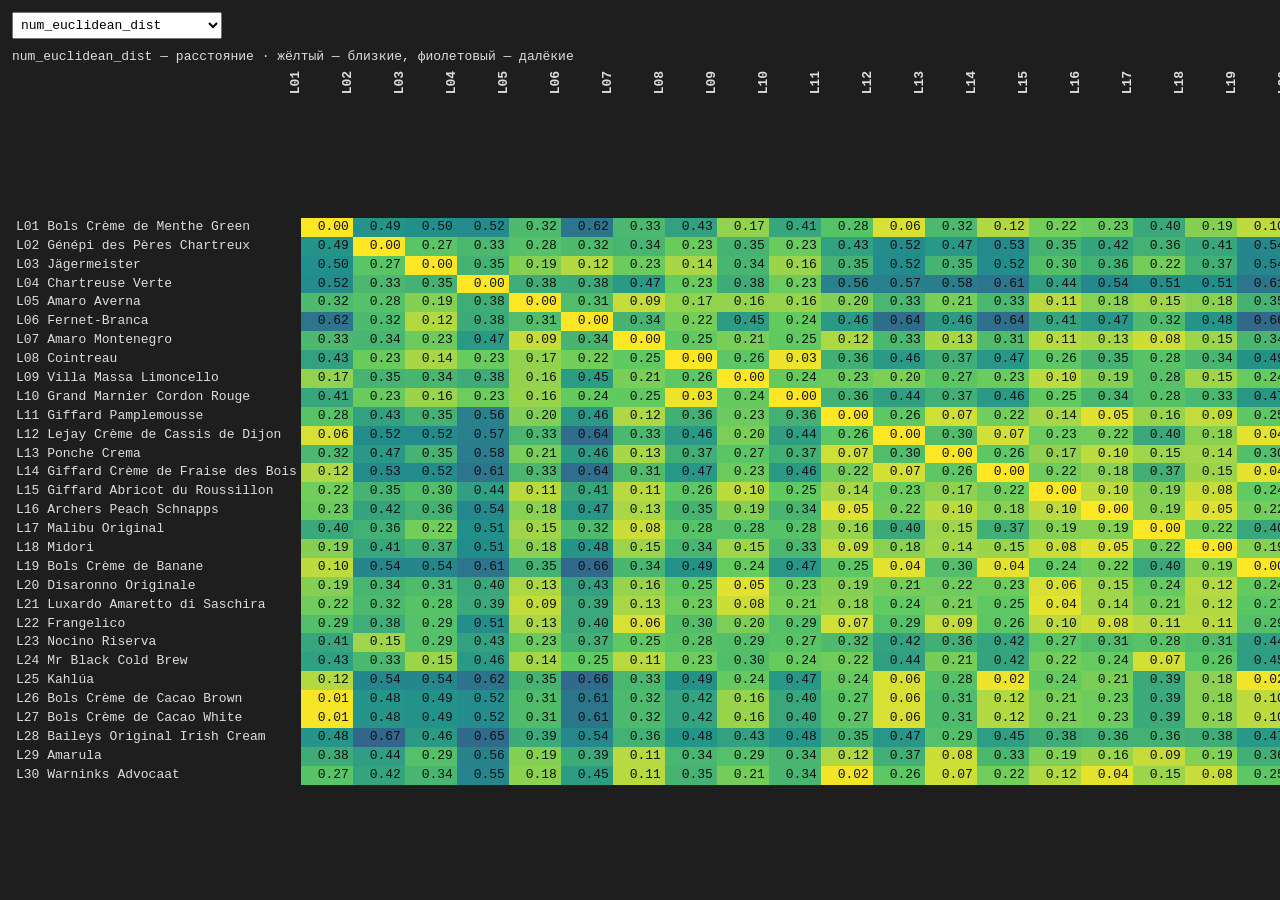
==== 2-metrics/out/matrices.html @ f9e5110e "metrics" ====
<!doctype html>
<html lang="ru"><head><meta charset="utf-8">
<title>Матрицы мер близости — ликёры</title>
<style>
body{font:13px/1.3 Consolas,monospace;margin:12px;background:#1e1e1e;color:#ddd}
select{font:inherit;margin:0 0 10px 0;padding:4px}
table{border-collapse:collapse}
td,th{padding:1px 4px;text-align:right;white-space:nowrap}
th.rot{vertical-align:bottom;height:150px;max-width:16px;width:16px}
th.rot>div{transform:rotate(-90deg) translateX(-4px);transform-origin:left bottom;
  width:150px;overflow:hidden;text-overflow:ellipsis}
td.rowh{text-align:left;position:sticky;left:0;background:#1e1e1e}
td.c{color:#111;min-width:44px}
td.c:hover{outline:2px solid #fff;cursor:default}
#tip{position:fixed;display:none;background:#333;border:1px solid #777;
  padding:6px 9px;pointer-events:none;z-index:9;max-width:340px}
</style></head><body>
<select id="sel"></select>
<div id="cap"></div>
<table id="tbl"></table>
<div id="tip"></div>
<script>
const DATA = {"ids": ["L01", "L02", "L03", "L04", "L05", "L06", "L07", "L08", "L09", "L10", "L11", "L12", "L13", "L14", "L15", "L16", "L17", "L18", "L19", "L20", "L21", "L22", "L23", "L24", "L25", "L26", "L27", "L28", "L29", "L30"], "names": ["Bols Crème de Menthe Green", "Génépi des Pères Chartreux", "Jägermeister", "Chartreuse Verte", "Amaro Averna", "Fernet-Branca", "Amaro Montenegro", "Cointreau", "Villa Massa Limoncello", "Grand Marnier Cordon Rouge", "Giffard Pamplemousse", "Lejay Crème de Cassis de Dijon", "Ponche Crema", "Giffard Crème de Fraise des Bois", "Giffard Abricot du Roussillon", "Archers Peach Schnapps", "Malibu Original", "Midori", "Bols Crème de Banane", "Disaronno Originale", "Luxardo Amaretto di Saschira", "Frangelico", "Nocino Riserva", "Mr Black Cold Brew", "Kahlúa", "Bols Crème de Cacao Brown", "Bols Crème de Cacao White", "Baileys Original Irish Cream", "Amarula", "Warninks Advocaat"], "matrices": {"num_euclidean_dist": {"kind": "dist", "data": [[0.0, 0.487, 0.502, 0.523, 0.315, 0.617, 0.325, 0.428, 0.168, 0.407, 0.278, 0.058, 0.322, 0.121, 0.217, 0.233, 0.399, 0.189, 0.101, 0.189, 0.224, 0.294, 0.408, 0.433, 0.116, 0.009, 0.009, 0.481, 0.379, 0.271], [0.487, 0.0, 0.268, 0.329, 0.285, 0.317, 0.339, 0.231, 0.348, 0.232, 0.43, 0.517, 0.468, 0.528, 0.348, 0.418, 0.36, 0.411, 0.542, 0.34, 0.323, 0.377, 0.149, 0.325, 0.543, 0.48, 0.48, 0.667, 0.44, 0.416], [0.502, 0.268, 0.0, 0.354, 0.19, 0.116, 0.23, 0.136, 0.34, 0.158, 0.354, 0.523, 0.349, 0.519, 0.297, 0.357, 0.217, 0.367, 0.543, 0.313, 0.279, 0.287, 0.286, 0.151, 0.539, 0.494, 0.494, 0.461, 0.29, 0.341], [0.523, 0.329, 0.354, 0.0, 0.377, 0.384, 0.465, 0.235, 0.382, 0.226, 0.563, 0.573, 0.581, 0.61, 0.436, 0.537, 0.507, 0.513, 0.612, 0.4, 0.393, 0.506, 0.432, 0.462, 0.619, 0.518, 0.518, 0.65, 0.559, 0.546], [0.315, 0.285, 0.19, 0.377, 0.0, 0.307, 0.088, 0.168, 0.163, 0.161, 0.195, 0.333, 0.211, 0.329, 0.107, 0.183, 0.147, 0.181, 0.352, 0.127, 0.091, 0.131, 0.232, 0.139, 0.349, 0.306, 0.306, 0.387, 0.19, 0.179], [0.617, 0.317, 0.116, 0.384, 0.307, 0.0, 0.342, 0.217, 0.452, 0.242, 0.464, 0.639, 0.455, 0.635, 0.414, 0.471, 0.316, 0.482, 0.659, 0.428, 0.394, 0.398, 0.366, 0.248, 0.655, 0.608, 0.608, 0.537, 0.389, 0.452], [0.325, 0.339, 0.23, 0.465, 0.088, 0.342, 0.0, 0.248, 0.207, 0.246, 0.124, 0.328, 0.134, 0.306, 0.112, 0.13, 0.078, 0.151, 0.336, 0.161, 0.13, 0.056, 0.252, 0.112, 0.328, 0.316, 0.316, 0.357, 0.11, 0.111], [0.428, 0.231, 0.136, 0.235, 0.168, 0.217, 0.248, 0.0, 0.26, 0.025, 0.363, 0.462, 0.372, 0.475, 0.26, 0.349, 0.277, 0.34, 0.49, 0.25, 0.225, 0.298, 0.275, 0.228, 0.491, 0.421, 0.421, 0.482, 0.337, 0.346], [0.168, 0.348, 0.34, 0.382, 0.163, 0.452, 0.207, 0.26, 0.0, 0.24, 0.229, 0.204, 0.267, 0.229, 0.102, 0.188, 0.284, 0.149, 0.237, 0.046, 0.078, 0.204, 0.293, 0.298, 0.241, 0.161, 0.161, 0.43, 0.292, 0.214], [0.407, 0.232, 0.158, 0.226, 0.161, 0.242, 0.246, 0.025, 0.24, 0.0, 0.356, 0.443, 0.368, 0.458, 0.247, 0.339, 0.281, 0.328, 0.472, 0.233, 0.21, 0.292, 0.273, 0.237, 0.474, 0.4, 0.4, 0.48, 0.338, 0.339], [0.278, 0.43, 0.354, 0.563, 0.195, 0.464, 0.124, 0.363, 0.229, 0.356, 0.0, 0.259, 0.07, 0.217, 0.135, 0.046, 0.161, 0.092, 0.253, 0.188, 0.177, 0.068, 0.315, 0.222, 0.24, 0.27, 0.27, 0.353, 0.124, 0.017], [0.058, 0.517, 0.523, 0.573, 0.333, 0.639, 0.328, 0.462, 0.204, 0.443, 0.259, 0.0, 0.303, 0.068, 0.228, 0.218, 0.397, 0.18, 0.043, 0.214, 0.245, 0.289, 0.424, 0.439, 0.059, 0.058, 0.058, 0.472, 0.368, 0.256], [0.322, 0.468, 0.349, 0.581, 0.211, 0.455, 0.134, 0.372, 0.267, 0.368, 0.07, 0.303, 0.0, 0.26, 0.171, 0.102, 0.15, 0.142, 0.296, 0.224, 0.209, 0.092, 0.363, 0.212, 0.282, 0.314, 0.314, 0.292, 0.078, 0.075], [0.121, 0.528, 0.519, 0.61, 0.329, 0.635, 0.306, 0.475, 0.229, 0.458, 0.217, 0.068, 0.26, 0.0, 0.222, 0.183, 0.368, 0.155, 0.039, 0.225, 0.25, 0.259, 0.421, 0.418, 0.023, 0.119, 0.119, 0.447, 0.33, 0.217], [0.217, 0.348, 0.297, 0.436, 0.107, 0.414, 0.112, 0.26, 0.102, 0.247, 0.135, 0.228, 0.171, 0.222, 0.0, 0.101, 0.189, 0.081, 0.245, 0.056, 0.043, 0.102, 0.265, 0.217, 0.242, 0.208, 0.208, 0.379, 0.194, 0.118], [0.233, 0.418, 0.357, 0.537, 0.183, 0.471, 0.13, 0.349, 0.188, 0.339, 0.046, 0.218, 0.102, 0.183, 0.101, 0.0, 0.186, 0.046, 0.217, 0.149, 0.144, 0.078, 0.308, 0.239, 0.206, 0.225, 0.225, 0.361, 0.156, 0.038], [0.399, 0.36, 0.217, 0.507, 0.147, 0.316, 0.078, 0.277, 0.284, 0.281, 0.161, 0.397, 0.15, 0.368, 0.189, 0.186, 0.0, 0.217, 0.401, 0.239, 0.207, 0.109, 0.275, 0.068, 0.391, 0.39, 0.39, 0.36, 0.089, 0.154], [0.189, 0.411, 0.367, 0.513, 0.181, 0.482, 0.151, 0.34, 0.149, 0.328, 0.092, 0.18, 0.142, 0.155, 0.081, 0.046, 0.217, 0.0, 0.186, 0.115, 0.121, 0.108, 0.308, 0.263, 0.177, 0.181, 0.181, 0.375, 0.194, 0.083], [0.101, 0.542, 0.543, 0.612, 0.352, 0.659, 0.336, 0.49, 0.237, 0.472, 0.253, 0.043, 0.296, 0.039, 0.245, 0.217, 0.401, 0.186, 0.0, 0.24, 0.268, 0.292, 0.44, 0.448, 0.019, 0.101, 0.101, 0.47, 0.365, 0.253], [0.189, 0.34, 0.313, 0.4, 0.127, 0.428, 0.161, 0.25, 0.046, 0.233, 0.188, 0.214, 0.224, 0.225, 0.056, 0.149, 0.239, 0.115, 0.24, 0.0, 0.036, 0.158, 0.274, 0.256, 0.241, 0.181, 0.181, 0.405, 0.247, 0.172], [0.224, 0.323, 0.279, 0.393, 0.091, 0.394, 0.13, 0.225, 0.078, 0.21, 0.177, 0.245, 0.209, 0.25, 0.043, 0.144, 0.207, 0.121, 0.268, 0.036, 0.0, 0.136, 0.257, 0.221, 0.268, 0.215, 0.215, 0.394, 0.222, 0.16], [0.294, 0.377, 0.287, 0.506, 0.131, 0.398, 0.056, 0.298, 0.204, 0.292, 0.068, 0.289, 0.092, 0.259, 0.102, 0.078, 0.109, 0.108, 0.292, 0.158, 0.136, 0.0, 0.275, 0.161, 0.282, 0.286, 0.286, 0.35, 0.102, 0.054], [0.408, 0.149, 0.286, 0.432, 0.232, 0.366, 0.252, 0.275, 0.293, 0.273, 0.315, 0.424, 0.363, 0.421, 0.265, 0.308, 0.275, 0.308, 0.44, 0.274, 0.257, 0.275, 0.0, 0.265, 0.438, 0.401, 0.401, 0.607, 0.346, 0.304], [0.433, 0.325, 0.151, 0.462, 0.139, 0.248, 0.112, 0.228, 0.298, 0.237, 0.222, 0.439, 0.212, 0.418, 0.217, 0.239, 0.068, 0.263, 0.448, 0.256, 0.221, 0.161, 0.265, 0.0, 0.44, 0.424, 0.424, 0.383, 0.148, 0.213], [0.116, 0.543, 0.539, 0.619, 0.349, 0.655, 0.328, 0.491, 0.241, 0.474, 0.24, 0.059, 0.282, 0.023, 0.242, 0.206, 0.391, 0.177, 0.019, 0.241, 0.268, 0.282, 0.438, 0.44, 0.0, 0.116, 0.116, 0.462, 0.353, 0.241], [0.009, 0.48, 0.494, 0.518, 0.306, 0.608, 0.316, 0.421, 0.161, 0.4, 0.27, 0.058, 0.314, 0.119, 0.208, 0.225, 0.39, 0.181, 0.101, 0.181, 0.215, 0.286, 0.401, 0.424, 0.116, 0.0, 0.0, 0.475, 0.371, 0.263], [0.009, 0.48, 0.494, 0.518, 0.306, 0.608, 0.316, 0.421, 0.161, 0.4, 0.27, 0.058, 0.314, 0.119, 0.208, 0.225, 0.39, 0.181, 0.101, 0.181, 0.215, 0.286, 0.401, 0.424, 0.116, 0.0, 0.0, 0.475, 0.371, 0.263], [0.481, 0.667, 0.461, 0.65, 0.387, 0.537, 0.357, 0.482, 0.43, 0.48, 0.353, 0.472, 0.292, 0.447, 0.379, 0.361, 0.36, 0.375, 0.47, 0.405, 0.394, 0.35, 0.607, 0.383, 0.462, 0.475, 0.475, 0.0, 0.292, 0.352], [0.379, 0.44, 0.29, 0.559, 0.19, 0.389, 0.11, 0.337, 0.292, 0.338, 0.124, 0.368, 0.078, 0.33, 0.194, 0.156, 0.089, 0.194, 0.365, 0.247, 0.222, 0.102, 0.346, 0.148, 0.353, 0.371, 0.371, 0.292, 0.0, 0.123], [0.271, 0.416, 0.341, 0.546, 0.179, 0.452, 0.111, 0.346, 0.214, 0.339, 0.017, 0.256, 0.075, 0.217, 0.118, 0.038, 0.154, 0.083, 0.253, 0.172, 0.16, 0.054, 0.304, 0.213, 0.241, 0.263, 0.263, 0.352, 0.123, 0.0]]}, "num_manhattan_dist": {"kind": "dist", "data": [[0.0, 0.475, 0.367, 0.415, 0.219, 0.458, 0.196, 0.342, 0.133, 0.327, 0.212, 0.033, 0.275, 0.088, 0.133, 0.175, 0.254, 0.137, 0.058, 0.137, 0.158, 0.2, 0.371, 0.258, 0.074, 0.005, 0.005, 0.442, 0.3, 0.202], [0.475, 0.0, 0.242, 0.31, 0.256, 0.267, 0.296, 0.133, 0.342, 0.148, 0.396, 0.508, 0.417, 0.521, 0.342, 0.4, 0.312, 0.404, 0.533, 0.337, 0.317, 0.342, 0.104, 0.3, 0.534, 0.47, 0.47, 0.55, 0.358, 0.386], [0.367, 0.242, 0.0, 0.285, 0.148, 0.092, 0.188, 0.108, 0.233, 0.123, 0.288, 0.4, 0.308, 0.412, 0.233, 0.292, 0.162, 0.296, 0.425, 0.229, 0.208, 0.233, 0.262, 0.108, 0.426, 0.361, 0.361, 0.442, 0.25, 0.278], [0.415, 0.31, 0.285, 0.0, 0.238, 0.31, 0.298, 0.177, 0.281, 0.162, 0.335, 0.448, 0.377, 0.46, 0.281, 0.34, 0.356, 0.344, 0.473, 0.277, 0.256, 0.302, 0.373, 0.344, 0.474, 0.409, 0.409, 0.544, 0.402, 0.325], [0.219, 0.256, 0.148, 0.238, 0.0, 0.24, 0.06, 0.123, 0.102, 0.108, 0.14, 0.252, 0.16, 0.265, 0.085, 0.144, 0.119, 0.148, 0.277, 0.081, 0.06, 0.085, 0.152, 0.106, 0.278, 0.214, 0.214, 0.306, 0.165, 0.13], [0.458, 0.267, 0.092, 0.31, 0.24, 0.0, 0.279, 0.133, 0.325, 0.148, 0.379, 0.492, 0.4, 0.504, 0.325, 0.383, 0.254, 0.388, 0.517, 0.321, 0.3, 0.325, 0.354, 0.2, 0.518, 0.453, 0.453, 0.533, 0.342, 0.369], [0.196, 0.296, 0.188, 0.298, 0.06, 0.279, 0.0, 0.162, 0.162, 0.148, 0.1, 0.212, 0.121, 0.225, 0.079, 0.104, 0.058, 0.108, 0.238, 0.125, 0.104, 0.046, 0.192, 0.079, 0.239, 0.191, 0.191, 0.254, 0.104, 0.09], [0.342, 0.133, 0.108, 0.177, 0.123, 0.133, 0.162, 0.0, 0.208, 0.015, 0.262, 0.375, 0.283, 0.388, 0.208, 0.267, 0.179, 0.271, 0.4, 0.204, 0.183, 0.208, 0.237, 0.167, 0.401, 0.336, 0.336, 0.417, 0.225, 0.252], [0.133, 0.342, 0.233, 0.281, 0.102, 0.325, 0.162, 0.208, 0.0, 0.194, 0.179, 0.167, 0.242, 0.179, 0.083, 0.142, 0.221, 0.104, 0.192, 0.038, 0.058, 0.167, 0.237, 0.208, 0.193, 0.128, 0.128, 0.408, 0.267, 0.169], [0.327, 0.148, 0.123, 0.162, 0.108, 0.148, 0.148, 0.015, 0.194, 0.0, 0.248, 0.36, 0.269, 0.373, 0.194, 0.252, 0.194, 0.256, 0.385, 0.19, 0.169, 0.194, 0.223, 0.181, 0.386, 0.322, 0.322, 0.402, 0.24, 0.238], [0.212, 0.396, 0.288, 0.335, 0.14, 0.379, 0.1, 0.262, 0.179, 0.248, 0.0, 0.179, 0.063, 0.125, 0.096, 0.038, 0.125, 0.075, 0.154, 0.142, 0.121, 0.054, 0.292, 0.179, 0.139, 0.207, 0.207, 0.246, 0.104, 0.01], [0.033, 0.508, 0.4, 0.448, 0.252, 0.492, 0.212, 0.375, 0.167, 0.36, 0.179, 0.0, 0.242, 0.054, 0.167, 0.142, 0.238, 0.104, 0.025, 0.171, 0.192, 0.167, 0.404, 0.292, 0.041, 0.039, 0.039, 0.408, 0.267, 0.169], [0.275, 0.417, 0.308, 0.377, 0.16, 0.4, 0.121, 0.283, 0.242, 0.269, 0.063, 0.242, 0.0, 0.188, 0.158, 0.1, 0.146, 0.138, 0.217, 0.204, 0.183, 0.075, 0.312, 0.2, 0.201, 0.27, 0.27, 0.2, 0.058, 0.073], [0.088, 0.521, 0.412, 0.46, 0.265, 0.504, 0.225, 0.388, 0.179, 0.373, 0.125, 0.054, 0.188, 0.0, 0.179, 0.121, 0.25, 0.117, 0.029, 0.183, 0.204, 0.179, 0.417, 0.304, 0.014, 0.082, 0.082, 0.371, 0.229, 0.135], [0.133, 0.342, 0.233, 0.281, 0.085, 0.325, 0.079, 0.208, 0.083, 0.194, 0.096, 0.167, 0.158, 0.179, 0.0, 0.058, 0.137, 0.062, 0.192, 0.046, 0.025, 0.083, 0.237, 0.125, 0.193, 0.128, 0.128, 0.325, 0.183, 0.086], [0.175, 0.4, 0.292, 0.34, 0.144, 0.383, 0.104, 0.267, 0.142, 0.252, 0.038, 0.142, 0.1, 0.121, 0.058, 0.0, 0.129, 0.038, 0.133, 0.104, 0.083, 0.058, 0.296, 0.183, 0.134, 0.17, 0.17, 0.267, 0.125, 0.028], [0.254, 0.312, 0.162, 0.356, 0.119, 0.254, 0.058, 0.179, 0.221, 0.194, 0.125, 0.238, 0.146, 0.25, 0.137, 0.129, 0.0, 0.133, 0.262, 0.183, 0.162, 0.071, 0.25, 0.054, 0.264, 0.249, 0.249, 0.279, 0.088, 0.115], [0.137, 0.404, 0.296, 0.344, 0.148, 0.388, 0.108, 0.271, 0.104, 0.256, 0.075, 0.104, 0.138, 0.117, 0.062, 0.038, 0.133, 0.0, 0.129, 0.067, 0.088, 0.062, 0.3, 0.188, 0.13, 0.132, 0.132, 0.304, 0.163, 0.065], [0.058, 0.533, 0.425, 0.473, 0.277, 0.517, 0.238, 0.4, 0.192, 0.385, 0.154, 0.025, 0.217, 0.029, 0.192, 0.133, 0.262, 0.129, 0.0, 0.196, 0.217, 0.192, 0.429, 0.317, 0.016, 0.064, 0.064, 0.383, 0.242, 0.148], [0.137, 0.337, 0.229, 0.277, 0.081, 0.321, 0.125, 0.204, 0.038, 0.19, 0.142, 0.171, 0.204, 0.183, 0.046, 0.104, 0.183, 0.067, 0.196, 0.0, 0.021, 0.129, 0.233, 0.171, 0.197, 0.132, 0.132, 0.371, 0.229, 0.132], [0.158, 0.317, 0.208, 0.256, 0.06, 0.3, 0.104, 0.183, 0.058, 0.169, 0.121, 0.192, 0.183, 0.204, 0.025, 0.083, 0.162, 0.088, 0.217, 0.021, 0.0, 0.108, 0.212, 0.15, 0.218, 0.153, 0.153, 0.35, 0.208, 0.111], [0.2, 0.342, 0.233, 0.302, 0.085, 0.325, 0.046, 0.208, 0.167, 0.194, 0.054, 0.167, 0.075, 0.179, 0.083, 0.058, 0.071, 0.062, 0.192, 0.129, 0.108, 0.0, 0.237, 0.125, 0.193, 0.195, 0.195, 0.242, 0.1, 0.044], [0.371, 0.104, 0.262, 0.373, 0.152, 0.354, 0.192, 0.237, 0.237, 0.223, 0.292, 0.404, 0.312, 0.417, 0.237, 0.296, 0.25, 0.3, 0.429, 0.233, 0.212, 0.237, 0.0, 0.237, 0.43, 0.366, 0.366, 0.446, 0.296, 0.282], [0.258, 0.3, 0.108, 0.344, 0.106, 0.2, 0.079, 0.167, 0.208, 0.181, 0.179, 0.292, 0.2, 0.304, 0.125, 0.183, 0.054, 0.188, 0.317, 0.171, 0.15, 0.125, 0.237, 0.0, 0.318, 0.253, 0.253, 0.333, 0.142, 0.169], [0.074, 0.534, 0.426, 0.474, 0.278, 0.518, 0.239, 0.401, 0.193, 0.386, 0.139, 0.041, 0.201, 0.014, 0.193, 0.134, 0.264, 0.13, 0.016, 0.197, 0.218, 0.193, 0.43, 0.318, 0.0, 0.069, 0.069, 0.384, 0.243, 0.149], [0.005, 0.47, 0.361, 0.409, 0.214, 0.453, 0.191, 0.336, 0.128, 0.322, 0.207, 0.039, 0.27, 0.082, 0.128, 0.17, 0.249, 0.132, 0.064, 0.132, 0.153, 0.195, 0.366, 0.253, 0.069, 0.0, 0.0, 0.436, 0.295, 0.197], [0.005, 0.47, 0.361, 0.409, 0.214, 0.453, 0.191, 0.336, 0.128, 0.322, 0.207, 0.039, 0.27, 0.082, 0.128, 0.17, 0.249, 0.132, 0.064, 0.132, 0.153, 0.195, 0.366, 0.253, 0.069, 0.0, 0.0, 0.436, 0.295, 0.197], [0.442, 0.55, 0.442, 0.544, 0.306, 0.533, 0.254, 0.417, 0.408, 0.402, 0.246, 0.408, 0.2, 0.371, 0.325, 0.267, 0.279, 0.304, 0.383, 0.371, 0.35, 0.242, 0.446, 0.333, 0.384, 0.436, 0.436, 0.0, 0.192, 0.239], [0.3, 0.358, 0.25, 0.402, 0.165, 0.342, 0.104, 0.225, 0.267, 0.24, 0.104, 0.267, 0.058, 0.229, 0.183, 0.125, 0.088, 0.163, 0.242, 0.229, 0.208, 0.1, 0.296, 0.142, 0.243, 0.295, 0.295, 0.192, 0.0, 0.098], [0.202, 0.386, 0.278, 0.325, 0.13, 0.369, 0.09, 0.252, 0.169, 0.238, 0.01, 0.169, 0.073, 0.135, 0.086, 0.028, 0.115, 0.065, 0.148, 0.132, 0.111, 0.044, 0.282, 0.169, 0.149, 0.197, 0.197, 0.239, 0.098, 0.0]]}, "num_minkowski_p3_dist": {"kind": "dist", "data": [[0.0, 0.499, 0.579, 0.574, 0.37, 0.705, 0.39, 0.468, 0.185, 0.443, 0.313, 0.069, 0.358, 0.14, 0.26, 0.265, 0.477, 0.219, 0.121, 0.219, 0.262, 0.348, 0.434, 0.52, 0.139, 0.011, 0.011, 0.506, 0.437, 0.309], [0.499, 0.0, 0.291, 0.343, 0.306, 0.339, 0.361, 0.277, 0.353, 0.277, 0.457, 0.525, 0.498, 0.534, 0.353, 0.434, 0.385, 0.418, 0.55, 0.343, 0.329, 0.399, 0.174, 0.341, 0.55, 0.491, 0.491, 0.735, 0.472, 0.44], [0.579, 0.291, 0.0, 0.384, 0.212, 0.128, 0.247, 0.149, 0.4, 0.176, 0.381, 0.589, 0.377, 0.568, 0.329, 0.383, 0.247, 0.397, 0.601, 0.36, 0.318, 0.307, 0.304, 0.175, 0.593, 0.568, 0.568, 0.478, 0.322, 0.365], [0.574, 0.343, 0.384, 0.0, 0.451, 0.415, 0.555, 0.266, 0.439, 0.262, 0.676, 0.636, 0.694, 0.692, 0.52, 0.642, 0.593, 0.608, 0.684, 0.47, 0.468, 0.607, 0.469, 0.529, 0.697, 0.571, 0.571, 0.71, 0.66, 0.655], [0.37, 0.306, 0.212, 0.451, 0.0, 0.341, 0.104, 0.193, 0.195, 0.191, 0.227, 0.377, 0.245, 0.358, 0.117, 0.202, 0.158, 0.194, 0.389, 0.152, 0.108, 0.156, 0.277, 0.156, 0.381, 0.359, 0.359, 0.433, 0.213, 0.207], [0.705, 0.339, 0.128, 0.415, 0.341, 0.0, 0.367, 0.26, 0.525, 0.29, 0.497, 0.717, 0.485, 0.697, 0.457, 0.506, 0.344, 0.524, 0.73, 0.487, 0.445, 0.426, 0.376, 0.269, 0.721, 0.695, 0.695, 0.54, 0.419, 0.484], [0.39, 0.361, 0.247, 0.555, 0.104, 0.367, 0.0, 0.295, 0.229, 0.295, 0.135, 0.39, 0.146, 0.352, 0.131, 0.142, 0.088, 0.175, 0.392, 0.18, 0.142, 0.061, 0.285, 0.131, 0.379, 0.379, 0.379, 0.418, 0.115, 0.119], [0.468, 0.277, 0.149, 0.266, 0.193, 0.26, 0.295, 0.0, 0.284, 0.03, 0.42, 0.497, 0.435, 0.508, 0.284, 0.393, 0.33, 0.373, 0.525, 0.268, 0.242, 0.348, 0.299, 0.263, 0.526, 0.459, 0.459, 0.514, 0.399, 0.4], [0.185, 0.353, 0.4, 0.439, 0.195, 0.525, 0.229, 0.284, 0.0, 0.259, 0.255, 0.218, 0.285, 0.255, 0.109, 0.213, 0.317, 0.174, 0.255, 0.05, 0.088, 0.218, 0.316, 0.348, 0.263, 0.176, 0.176, 0.452, 0.308, 0.236], [0.443, 0.277, 0.176, 0.262, 0.191, 0.29, 0.295, 0.03, 0.259, 0.0, 0.418, 0.475, 0.434, 0.491, 0.274, 0.388, 0.331, 0.364, 0.505, 0.249, 0.228, 0.347, 0.298, 0.268, 0.507, 0.434, 0.434, 0.513, 0.399, 0.397], [0.313, 0.457, 0.381, 0.676, 0.227, 0.497, 0.135, 0.42, 0.255, 0.418, 0.0, 0.305, 0.075, 0.26, 0.157, 0.05, 0.18, 0.099, 0.303, 0.213, 0.209, 0.075, 0.331, 0.241, 0.288, 0.303, 0.303, 0.417, 0.136, 0.021], [0.069, 0.525, 0.589, 0.636, 0.377, 0.717, 0.39, 0.497, 0.218, 0.475, 0.305, 0.0, 0.349, 0.075, 0.263, 0.26, 0.477, 0.217, 0.052, 0.234, 0.273, 0.347, 0.441, 0.521, 0.07, 0.069, 0.069, 0.503, 0.434, 0.304], [0.358, 0.498, 0.377, 0.694, 0.245, 0.485, 0.146, 0.435, 0.285, 0.434, 0.075, 0.349, 0.0, 0.305, 0.184, 0.104, 0.154, 0.147, 0.348, 0.241, 0.232, 0.099, 0.39, 0.221, 0.333, 0.348, 0.348, 0.347, 0.088, 0.078], [0.14, 0.534, 0.568, 0.692, 0.358, 0.697, 0.352, 0.508, 0.255, 0.491, 0.26, 0.075, 0.305, 0.0, 0.241, 0.217, 0.435, 0.177, 0.044, 0.242, 0.268, 0.305, 0.426, 0.482, 0.028, 0.139, 0.139, 0.48, 0.391, 0.26], [0.26, 0.353, 0.329, 0.52, 0.117, 0.457, 0.131, 0.284, 0.109, 0.274, 0.157, 0.263, 0.184, 0.241, 0.0, 0.121, 0.219, 0.09, 0.273, 0.061, 0.052, 0.109, 0.289, 0.26, 0.264, 0.249, 0.249, 0.424, 0.202, 0.137], [0.265, 0.434, 0.383, 0.642, 0.202, 0.506, 0.142, 0.393, 0.213, 0.388, 0.05, 0.26, 0.104, 0.217, 0.121, 0.0, 0.218, 0.05, 0.26, 0.174, 0.173, 0.088, 0.319, 0.269, 0.245, 0.255, 0.255, 0.419, 0.177, 0.044], [0.477, 0.385, 0.247, 0.593, 0.158, 0.344, 0.088, 0.33, 0.317, 0.331, 0.18, 0.477, 0.154, 0.435, 0.219, 0.218, 0.0, 0.26, 0.477, 0.269, 0.229, 0.13, 0.295, 0.075, 0.463, 0.466, 0.466, 0.418, 0.091, 0.176], [0.219, 0.418, 0.397, 0.608, 0.194, 0.524, 0.175, 0.373, 0.174, 0.364, 0.099, 0.217, 0.147, 0.177, 0.09, 0.05, 0.26, 0.0, 0.218, 0.139, 0.14, 0.13, 0.317, 0.306, 0.204, 0.208, 0.208, 0.425, 0.22, 0.091], [0.121, 0.55, 0.601, 0.684, 0.389, 0.73, 0.392, 0.525, 0.255, 0.505, 0.303, 0.052, 0.348, 0.044, 0.273, 0.26, 0.477, 0.218, 0.0, 0.258, 0.29, 0.347, 0.452, 0.523, 0.021, 0.121, 0.121, 0.503, 0.434, 0.303], [0.219, 0.343, 0.36, 0.47, 0.152, 0.487, 0.18, 0.268, 0.05, 0.249, 0.213, 0.234, 0.241, 0.242, 0.061, 0.174, 0.269, 0.139, 0.258, 0.0, 0.043, 0.169, 0.298, 0.304, 0.258, 0.208, 0.208, 0.437, 0.259, 0.193], [0.262, 0.329, 0.318, 0.468, 0.108, 0.445, 0.142, 0.242, 0.088, 0.228, 0.209, 0.273, 0.232, 0.268, 0.052, 0.173, 0.229, 0.14, 0.29, 0.043, 0.0, 0.149, 0.287, 0.261, 0.287, 0.251, 0.251, 0.432, 0.232, 0.188], [0.348, 0.399, 0.307, 0.607, 0.156, 0.426, 0.061, 0.348, 0.218, 0.347, 0.075, 0.347, 0.099, 0.305, 0.109, 0.088, 0.13, 0.13, 0.347, 0.169, 0.149, 0.0, 0.299, 0.18, 0.333, 0.337, 0.337, 0.416, 0.104, 0.058], [0.434, 0.174, 0.304, 0.469, 0.277, 0.376, 0.285, 0.299, 0.316, 0.298, 0.331, 0.441, 0.39, 0.426, 0.289, 0.319, 0.295, 0.317, 0.452, 0.298, 0.287, 0.299, 0.0, 0.289, 0.445, 0.425, 0.425, 0.701, 0.376, 0.32], [0.52, 0.341, 0.175, 0.529, 0.156, 0.269, 0.131, 0.263, 0.348, 0.268, 0.241, 0.521, 0.221, 0.482, 0.26, 0.269, 0.075, 0.306, 0.523, 0.304, 0.261, 0.18, 0.289, 0.0, 0.51, 0.509, 0.509, 0.426, 0.154, 0.233], [0.139, 0.55, 0.593, 0.697, 0.381, 0.721, 0.379, 0.526, 0.263, 0.507, 0.288, 0.07, 0.333, 0.028, 0.264, 0.245, 0.463, 0.204, 0.021, 0.258, 0.287, 0.333, 0.445, 0.51, 0.0, 0.139, 0.139, 0.495, 0.419, 0.288], [0.011, 0.491, 0.568, 0.571, 0.359, 0.695, 0.379, 0.459, 0.176, 0.434, 0.303, 0.069, 0.348, 0.139, 0.249, 0.255, 0.466, 0.208, 0.121, 0.208, 0.251, 0.337, 0.425, 0.509, 0.139, 0.0, 0.0, 0.5, 0.426, 0.299], [0.011, 0.491, 0.568, 0.571, 0.359, 0.695, 0.379, 0.459, 0.176, 0.434, 0.303, 0.069, 0.348, 0.139, 0.249, 0.255, 0.466, 0.208, 0.121, 0.208, 0.251, 0.337, 0.425, 0.509, 0.139, 0.0, 0.0, 0.5, 0.426, 0.299], [0.506, 0.735, 0.478, 0.71, 0.433, 0.54, 0.418, 0.514, 0.452, 0.513, 0.417, 0.503, 0.347, 0.48, 0.424, 0.419, 0.418, 0.425, 0.503, 0.437, 0.432, 0.416, 0.701, 0.426, 0.495, 0.5, 0.5, 0.0, 0.347, 0.417], [0.437, 0.472, 0.322, 0.66, 0.213, 0.419, 0.115, 0.399, 0.308, 0.399, 0.136, 0.434, 0.088, 0.391, 0.202, 0.177, 0.091, 0.22, 0.434, 0.259, 0.232, 0.104, 0.376, 0.154, 0.419, 0.426, 0.426, 0.347, 0.0, 0.136], [0.309, 0.44, 0.365, 0.655, 0.207, 0.484, 0.119, 0.4, 0.236, 0.397, 0.021, 0.304, 0.078, 0.26, 0.137, 0.044, 0.176, 0.091, 0.303, 0.193, 0.188, 0.058, 0.32, 0.233, 0.288, 0.299, 0.299, 0.417, 0.136, 0.0]]}, "num_chebyshev_dist": {"kind": "dist", "data": [[0.0, 0.625, 0.825, 0.775, 0.531, 1.0, 0.562, 0.625, 0.25, 0.581, 0.438, 0.1, 0.5, 0.2, 0.375, 0.375, 0.688, 0.312, 0.175, 0.312, 0.375, 0.5, 0.562, 0.75, 0.2, 0.016, 0.016, 0.6, 0.625, 0.438], [0.625, 0.0, 0.4, 0.4, 0.4, 0.4, 0.425, 0.4, 0.4, 0.4, 0.6, 0.625, 0.625, 0.6, 0.4, 0.55, 0.475, 0.5, 0.625, 0.4, 0.4, 0.5, 0.25, 0.4, 0.603, 0.609, 0.609, 1.0, 0.575, 0.57], [0.825, 0.4, 0.0, 0.5, 0.294, 0.175, 0.3, 0.2, 0.575, 0.244, 0.475, 0.825, 0.5, 0.762, 0.45, 0.45, 0.35, 0.512, 0.825, 0.512, 0.45, 0.375, 0.4, 0.25, 0.803, 0.809, 0.809, 0.6, 0.45, 0.445], [0.775, 0.4, 0.5, 0.0, 0.65, 0.531, 0.8, 0.375, 0.625, 0.375, 0.975, 0.875, 1.0, 0.975, 0.75, 0.925, 0.85, 0.875, 0.95, 0.675, 0.675, 0.875, 0.625, 0.75, 0.975, 0.775, 0.775, 0.95, 0.95, 0.945], [0.531, 0.4, 0.294, 0.65, 0.0, 0.469, 0.15, 0.275, 0.281, 0.275, 0.325, 0.531, 0.35, 0.469, 0.156, 0.275, 0.2, 0.225, 0.531, 0.219, 0.156, 0.225, 0.4, 0.219, 0.509, 0.516, 0.516, 0.6, 0.3, 0.295], [1.0, 0.4, 0.175, 0.531, 0.469, 0.0, 0.438, 0.375, 0.75, 0.419, 0.575, 1.0, 0.6, 0.938, 0.625, 0.625, 0.45, 0.688, 1.0, 0.688, 0.625, 0.5, 0.438, 0.35, 0.978, 0.984, 0.984, 0.6, 0.55, 0.562], [0.562, 0.425, 0.3, 0.8, 0.15, 0.438, 0.0, 0.425, 0.312, 0.425, 0.175, 0.562, 0.2, 0.5, 0.188, 0.188, 0.125, 0.25, 0.562, 0.25, 0.188, 0.075, 0.4, 0.188, 0.541, 0.547, 0.547, 0.6, 0.15, 0.145], [0.625, 0.4, 0.2, 0.375, 0.275, 0.375, 0.425, 0.0, 0.375, 0.044, 0.6, 0.625, 0.625, 0.6, 0.375, 0.55, 0.475, 0.5, 0.625, 0.312, 0.3, 0.5, 0.4, 0.375, 0.603, 0.609, 0.609, 0.6, 0.575, 0.57], [0.25, 0.4, 0.575, 0.625, 0.281, 0.75, 0.312, 0.375, 0.0, 0.331, 0.35, 0.25, 0.375, 0.35, 0.125, 0.3, 0.438, 0.25, 0.325, 0.062, 0.125, 0.25, 0.4, 0.5, 0.35, 0.234, 0.234, 0.6, 0.375, 0.32], [0.581, 0.4, 0.244, 0.375, 0.275, 0.419, 0.425, 0.044, 0.331, 0.0, 0.6, 0.581, 0.625, 0.6, 0.375, 0.55, 0.475, 0.5, 0.581, 0.3, 0.3, 0.5, 0.4, 0.375, 0.6, 0.566, 0.566, 0.6, 0.575, 0.57], [0.438, 0.6, 0.475, 0.975, 0.325, 0.575, 0.175, 0.6, 0.35, 0.6, 0.0, 0.438, 0.1, 0.375, 0.225, 0.062, 0.25, 0.125, 0.438, 0.3, 0.3, 0.1, 0.4, 0.312, 0.416, 0.422, 0.422, 0.6, 0.188, 0.03], [0.1, 0.625, 0.825, 0.875, 0.531, 1.0, 0.562, 0.625, 0.25, 0.581, 0.438, 0.0, 0.5, 0.1, 0.375, 0.375, 0.688, 0.312, 0.075, 0.312, 0.375, 0.5, 0.562, 0.75, 0.1, 0.1, 0.1, 0.6, 0.625, 0.438], [0.5, 0.625, 0.5, 1.0, 0.35, 0.6, 0.2, 0.625, 0.375, 0.625, 0.1, 0.5, 0.0, 0.438, 0.25, 0.125, 0.188, 0.188, 0.5, 0.325, 0.325, 0.125, 0.5, 0.25, 0.478, 0.484, 0.484, 0.5, 0.125, 0.1], [0.2, 0.6, 0.762, 0.975, 0.469, 0.938, 0.5, 0.6, 0.35, 0.6, 0.375, 0.1, 0.438, 0.0, 0.312, 0.312, 0.625, 0.25, 0.062, 0.3, 0.312, 0.438, 0.5, 0.688, 0.041, 0.2, 0.2, 0.6, 0.562, 0.375], [0.375, 0.4, 0.45, 0.75, 0.156, 0.625, 0.188, 0.375, 0.125, 0.375, 0.225, 0.375, 0.25, 0.312, 0.0, 0.175, 0.312, 0.125, 0.375, 0.075, 0.075, 0.125, 0.4, 0.375, 0.353, 0.359, 0.359, 0.6, 0.25, 0.195], [0.375, 0.55, 0.45, 0.925, 0.275, 0.625, 0.188, 0.55, 0.3, 0.55, 0.062, 0.375, 0.125, 0.312, 0.175, 0.0, 0.312, 0.062, 0.375, 0.25, 0.25, 0.125, 0.4, 0.375, 0.353, 0.359, 0.359, 0.6, 0.25, 0.062], [0.688, 0.475, 0.35, 0.85, 0.2, 0.45, 0.125, 0.475, 0.438, 0.475, 0.25, 0.688, 0.188, 0.625, 0.312, 0.312, 0.0, 0.375, 0.688, 0.375, 0.312, 0.188, 0.4, 0.1, 0.666, 0.672, 0.672, 0.6, 0.1, 0.25], [0.312, 0.5, 0.512, 0.875, 0.225, 0.688, 0.25, 0.5, 0.25, 0.5, 0.125, 0.312, 0.188, 0.25, 0.125, 0.062, 0.375, 0.0, 0.312, 0.2, 0.2, 0.188, 0.4, 0.438, 0.291, 0.297, 0.297, 0.6, 0.312, 0.125], [0.175, 0.625, 0.825, 0.95, 0.531, 1.0, 0.562, 0.625, 0.325, 0.581, 0.438, 0.075, 0.5, 0.062, 0.375, 0.375, 0.688, 0.312, 0.0, 0.312, 0.375, 0.5, 0.562, 0.75, 0.025, 0.175, 0.175, 0.6, 0.625, 0.438], [0.312, 0.4, 0.512, 0.675, 0.219, 0.688, 0.25, 0.312, 0.062, 0.3, 0.3, 0.312, 0.325, 0.3, 0.075, 0.25, 0.375, 0.2, 0.312, 0.0, 0.062, 0.2, 0.4, 0.438, 0.3, 0.297, 0.297, 0.6, 0.312, 0.27], [0.375, 0.4, 0.45, 0.675, 0.156, 0.625, 0.188, 0.3, 0.125, 0.3, 0.3, 0.375, 0.325, 0.312, 0.075, 0.25, 0.312, 0.2, 0.375, 0.062, 0.0, 0.2, 0.4, 0.375, 0.353, 0.359, 0.359, 0.6, 0.275, 0.27], [0.5, 0.5, 0.375, 0.875, 0.225, 0.5, 0.075, 0.5, 0.25, 0.5, 0.1, 0.5, 0.125, 0.438, 0.125, 0.125, 0.188, 0.188, 0.5, 0.2, 0.2, 0.0, 0.4, 0.25, 0.478, 0.484, 0.484, 0.6, 0.125, 0.07], [0.562, 0.25, 0.4, 0.625, 0.4, 0.438, 0.4, 0.4, 0.4, 0.4, 0.4, 0.562, 0.5, 0.5, 0.4, 0.4, 0.4, 0.4, 0.562, 0.4, 0.4, 0.4, 0.0, 0.4, 0.541, 0.547, 0.547, 1.0, 0.5, 0.4], [0.75, 0.4, 0.25, 0.75, 0.219, 0.35, 0.188, 0.375, 0.5, 0.375, 0.312, 0.75, 0.25, 0.688, 0.375, 0.375, 0.1, 0.438, 0.75, 0.438, 0.375, 0.25, 0.4, 0.0, 0.728, 0.734, 0.734, 0.6, 0.2, 0.312], [0.2, 0.603, 0.803, 0.975, 0.509, 0.978, 0.541, 0.603, 0.35, 0.6, 0.416, 0.1, 0.478, 0.041, 0.353, 0.353, 0.666, 0.291, 0.025, 0.3, 0.353, 0.478, 0.541, 0.728, 0.0, 0.2, 0.2, 0.6, 0.603, 0.416], [0.016, 0.609, 0.809, 0.775, 0.516, 0.984, 0.547, 0.609, 0.234, 0.566, 0.422, 0.1, 0.484, 0.2, 0.359, 0.359, 0.672, 0.297, 0.175, 0.297, 0.359, 0.484, 0.547, 0.734, 0.2, 0.0, 0.0, 0.6, 0.609, 0.422], [0.016, 0.609, 0.809, 0.775, 0.516, 0.984, 0.547, 0.609, 0.234, 0.566, 0.422, 0.1, 0.484, 0.2, 0.359, 0.359, 0.672, 0.297, 0.175, 0.297, 0.359, 0.484, 0.547, 0.734, 0.2, 0.0, 0.0, 0.6, 0.609, 0.422], [0.6, 1.0, 0.6, 0.95, 0.6, 0.6, 0.6, 0.6, 0.6, 0.6, 0.6, 0.6, 0.5, 0.6, 0.6, 0.6, 0.6, 0.6, 0.6, 0.6, 0.6, 0.6, 1.0, 0.6, 0.6, 0.6, 0.6, 0.0, 0.5, 0.6], [0.625, 0.575, 0.45, 0.95, 0.3, 0.55, 0.15, 0.575, 0.375, 0.575, 0.188, 0.625, 0.125, 0.562, 0.25, 0.25, 0.1, 0.312, 0.625, 0.312, 0.275, 0.125, 0.5, 0.2, 0.603, 0.609, 0.609, 0.5, 0.0, 0.188], [0.438, 0.57, 0.445, 0.945, 0.295, 0.562, 0.145, 0.57, 0.32, 0.57, 0.03, 0.438, 0.1, 0.375, 0.195, 0.062, 0.25, 0.125, 0.438, 0.27, 0.27, 0.07, 0.4, 0.312, 0.416, 0.422, 0.422, 0.6, 0.188, 0.0]]}, "num_cosine_dist": {"kind": "dist", "data": [[0.0, 0.357, 0.387, 0.307, 0.093, 0.628, 0.067, 0.261, 0.027, 0.233, 0.042, 0.004, 0.1, 0.017, 0.024, 0.023, 0.131, 0.012, 0.013, 0.026, 0.037, 0.041, 0.177, 0.206, 0.017, 0.0, 0.0, 0.287, 0.15, 0.035], [0.357, 0.0, 0.218, 0.058, 0.236, 0.287, 0.366, 0.123, 0.239, 0.118, 0.55, 0.427, 0.636, 0.506, 0.316, 0.483, 0.453, 0.428, 0.483, 0.264, 0.259, 0.441, 0.051, 0.358, 0.504, 0.356, 0.356, 0.75, 0.624, 0.514], [0.387, 0.218, 0.0, 0.055, 0.113, 0.039, 0.19, 0.025, 0.224, 0.035, 0.409, 0.448, 0.387, 0.503, 0.241, 0.38, 0.175, 0.359, 0.497, 0.224, 0.197, 0.284, 0.31, 0.072, 0.51, 0.383, 0.383, 0.309, 0.302, 0.378], [0.307, 0.058, 0.055, 0.0, 0.108, 0.122, 0.212, 0.014, 0.163, 0.015, 0.417, 0.373, 0.452, 0.442, 0.211, 0.367, 0.251, 0.328, 0.428, 0.176, 0.16, 0.297, 0.122, 0.153, 0.445, 0.304, 0.304, 0.477, 0.403, 0.382], [0.093, 0.236, 0.113, 0.108, 0.0, 0.276, 0.019, 0.059, 0.024, 0.048, 0.117, 0.125, 0.133, 0.158, 0.026, 0.093, 0.043, 0.078, 0.154, 0.021, 0.013, 0.052, 0.176, 0.036, 0.163, 0.09, 0.09, 0.192, 0.115, 0.097], [0.628, 0.287, 0.039, 0.122, 0.276, 0.0, 0.379, 0.108, 0.425, 0.129, 0.649, 0.699, 0.608, 0.762, 0.451, 0.619, 0.345, 0.595, 0.756, 0.427, 0.392, 0.5, 0.459, 0.195, 0.77, 0.623, 0.623, 0.457, 0.491, 0.613], [0.067, 0.366, 0.19, 0.212, 0.019, 0.379, 0.0, 0.137, 0.031, 0.122, 0.049, 0.082, 0.053, 0.098, 0.013, 0.039, 0.013, 0.036, 0.099, 0.022, 0.017, 0.011, 0.261, 0.044, 0.103, 0.065, 0.065, 0.116, 0.046, 0.037], [0.261, 0.123, 0.025, 0.014, 0.059, 0.108, 0.137, 0.0, 0.125, 0.001, 0.327, 0.32, 0.341, 0.378, 0.154, 0.288, 0.157, 0.259, 0.368, 0.131, 0.113, 0.215, 0.168, 0.076, 0.383, 0.258, 0.258, 0.343, 0.287, 0.296], [0.027, 0.239, 0.224, 0.163, 0.024, 0.425, 0.031, 0.125, 0.0, 0.105, 0.079, 0.05, 0.125, 0.079, 0.007, 0.052, 0.084, 0.034, 0.073, 0.001, 0.003, 0.04, 0.124, 0.11, 0.081, 0.026, 0.026, 0.258, 0.142, 0.063], [0.233, 0.118, 0.035, 0.015, 0.048, 0.129, 0.122, 0.001, 0.105, 0.0, 0.301, 0.289, 0.321, 0.346, 0.134, 0.263, 0.147, 0.233, 0.336, 0.111, 0.095, 0.195, 0.149, 0.075, 0.35, 0.23, 0.23, 0.337, 0.273, 0.271], [0.042, 0.55, 0.409, 0.417, 0.117, 0.649, 0.049, 0.327, 0.079, 0.301, 0.0, 0.031, 0.015, 0.023, 0.043, 0.003, 0.071, 0.011, 0.028, 0.065, 0.071, 0.014, 0.358, 0.168, 0.026, 0.041, 0.041, 0.137, 0.048, 0.001], [0.004, 0.427, 0.448, 0.373, 0.125, 0.699, 0.082, 0.32, 0.05, 0.289, 0.031, 0.0, 0.087, 0.004, 0.039, 0.018, 0.144, 0.011, 0.002, 0.047, 0.06, 0.045, 0.225, 0.238, 0.004, 0.004, 0.004, 0.281, 0.145, 0.028], [0.1, 0.636, 0.387, 0.452, 0.133, 0.608, 0.053, 0.341, 0.125, 0.321, 0.015, 0.087, 0.0, 0.072, 0.074, 0.028, 0.048, 0.045, 0.082, 0.105, 0.105, 0.025, 0.463, 0.139, 0.078, 0.099, 0.099, 0.066, 0.013, 0.017], [0.017, 0.506, 0.503, 0.442, 0.158, 0.762, 0.098, 0.378, 0.079, 0.346, 0.023, 0.004, 0.072, 0.0, 0.058, 0.017, 0.154, 0.016, 0.0, 0.072, 0.087, 0.05, 0.286, 0.264, 0.0, 0.017, 0.017, 0.265, 0.135, 0.024], [0.024, 0.316, 0.241, 0.211, 0.026, 0.451, 0.013, 0.154, 0.007, 0.134, 0.043, 0.039, 0.074, 0.058, 0.0, 0.025, 0.052, 0.015, 0.055, 0.003, 0.004, 0.014, 0.186, 0.094, 0.061, 0.022, 0.022, 0.193, 0.09, 0.031], [0.023, 0.483, 0.38, 0.367, 0.093, 0.619, 0.039, 0.288, 0.052, 0.263, 0.003, 0.018, 0.028, 0.017, 0.025, 0.0, 0.071, 0.002, 0.019, 0.042, 0.048, 0.01, 0.298, 0.159, 0.019, 0.022, 0.022, 0.163, 0.063, 0.001], [0.131, 0.453, 0.175, 0.251, 0.043, 0.345, 0.013, 0.157, 0.084, 0.147, 0.071, 0.144, 0.048, 0.154, 0.052, 0.071, 0.0, 0.076, 0.159, 0.069, 0.058, 0.03, 0.367, 0.025, 0.161, 0.128, 0.128, 0.057, 0.022, 0.061], [0.012, 0.428, 0.359, 0.328, 0.078, 0.595, 0.036, 0.259, 0.034, 0.233, 0.011, 0.011, 0.045, 0.016, 0.015, 0.002, 0.076, 0.0, 0.017, 0.027, 0.034, 0.011, 0.251, 0.155, 0.018, 0.011, 0.011, 0.19, 0.081, 0.007], [0.013, 0.483, 0.497, 0.428, 0.154, 0.756, 0.099, 0.368, 0.073, 0.336, 0.028, 0.002, 0.082, 0.0, 0.055, 0.019, 0.159, 0.017, 0.0, 0.068, 0.083, 0.053, 0.266, 0.266, 0.0, 0.013, 0.013, 0.28, 0.146, 0.029], [0.026, 0.264, 0.224, 0.176, 0.021, 0.427, 0.022, 0.131, 0.001, 0.111, 0.065, 0.047, 0.105, 0.072, 0.003, 0.042, 0.069, 0.027, 0.068, 0.0, 0.001, 0.029, 0.146, 0.099, 0.075, 0.025, 0.025, 0.231, 0.12, 0.051], [0.037, 0.259, 0.197, 0.16, 0.013, 0.392, 0.017, 0.113, 0.003, 0.095, 0.071, 0.06, 0.105, 0.087, 0.004, 0.048, 0.058, 0.034, 0.083, 0.001, 0.0, 0.029, 0.153, 0.081, 0.09, 0.036, 0.036, 0.216, 0.113, 0.056], [0.041, 0.441, 0.284, 0.297, 0.052, 0.5, 0.011, 0.215, 0.04, 0.195, 0.014, 0.045, 0.025, 0.05, 0.014, 0.01, 0.03, 0.011, 0.053, 0.029, 0.029, 0.0, 0.293, 0.092, 0.054, 0.04, 0.04, 0.119, 0.037, 0.008], [0.177, 0.051, 0.31, 0.122, 0.176, 0.459, 0.261, 0.168, 0.124, 0.149, 0.358, 0.225, 0.463, 0.286, 0.186, 0.298, 0.367, 0.251, 0.266, 0.146, 0.153, 0.293, 0.0, 0.34, 0.282, 0.177, 0.177, 0.659, 0.494, 0.332], [0.206, 0.358, 0.072, 0.153, 0.036, 0.195, 0.044, 0.076, 0.11, 0.075, 0.168, 0.238, 0.139, 0.264, 0.094, 0.159, 0.025, 0.155, 0.266, 0.099, 0.081, 0.092, 0.34, 0.0, 0.272, 0.203, 0.203, 0.104, 0.085, 0.15], [0.017, 0.504, 0.51, 0.445, 0.163, 0.77, 0.103, 0.383, 0.081, 0.35, 0.026, 0.004, 0.078, 0.0, 0.061, 0.019, 0.161, 0.018, 0.0, 0.075, 0.09, 0.054, 0.282, 0.272, 0.0, 0.017, 0.017, 0.275, 0.143, 0.028], [0.0, 0.356, 0.383, 0.304, 0.09, 0.623, 0.065, 0.258, 0.026, 0.23, 0.041, 0.004, 0.099, 0.017, 0.022, 0.022, 0.128, 0.011, 0.013, 0.025, 0.036, 0.04, 0.177, 0.203, 0.017, 0.0, 0.0, 0.284, 0.148, 0.034], [0.0, 0.356, 0.383, 0.304, 0.09, 0.623, 0.065, 0.258, 0.026, 0.23, 0.041, 0.004, 0.099, 0.017, 0.022, 0.022, 0.128, 0.011, 0.013, 0.025, 0.036, 0.04, 0.177, 0.203, 0.017, 0.0, 0.0, 0.284, 0.148, 0.034], [0.287, 0.75, 0.309, 0.477, 0.192, 0.457, 0.116, 0.343, 0.258, 0.337, 0.137, 0.281, 0.066, 0.265, 0.193, 0.163, 0.057, 0.19, 0.28, 0.231, 0.216, 0.119, 0.659, 0.104, 0.275, 0.284, 0.284, 0.0, 0.025, 0.137], [0.15, 0.624, 0.302, 0.403, 0.115, 0.491, 0.046, 0.287, 0.142, 0.273, 0.048, 0.145, 0.013, 0.135, 0.09, 0.063, 0.022, 0.081, 0.146, 0.12, 0.113, 0.037, 0.494, 0.085, 0.143, 0.148, 0.148, 0.025, 0.0, 0.047], [0.035, 0.514, 0.378, 0.382, 0.097, 0.613, 0.037, 0.296, 0.063, 0.271, 0.001, 0.028, 0.017, 0.024, 0.031, 0.001, 0.061, 0.007, 0.029, 0.051, 0.056, 0.008, 0.332, 0.15, 0.028, 0.034, 0.034, 0.137, 0.047, 0.0]]}, "bin_jaccard_sim": {"kind": "sim", "data": [[1.0, 0.0, 0.0, 0.0, 0.0, 0.0, 0.0, 1.0, 1.0, 0.0, 1.0, 1.0, 1.0, 1.0, 1.0, 1.0, 1.0, 1.0, 1.0, 1.0, 1.0, 1.0, 0.0, 0.0, 1.0, 1.0, 1.0, 0.0, 0.0, 1.0], [0.0, 1.0, 1.0, 1.0, 0.5, 1.0, 1.0, 0.0, 0.0, 0.0, 0.0, 0.0, 0.0, 0.0, 0.0, 0.0, 0.0, 0.0, 0.0, 0.0, 0.0, 0.0, 0.5, 1.0, 0.0, 0.0, 0.0, 0.0, 0.0, 0.0], [0.0, 1.0, 1.0, 1.0, 0.5, 1.0, 1.0, 0.0, 0.0, 0.0, 0.0, 0.0, 0.0, 0.0, 0.0, 0.0, 0.0, 0.0, 0.0, 0.0, 0.0, 0.0, 0.5, 1.0, 0.0, 0.0, 0.0, 0.0, 0.0, 0.0], [0.0, 1.0, 1.0, 1.0, 0.5, 1.0, 1.0, 0.0, 0.0, 0.0, 0.0, 0.0, 0.0, 0.0, 0.0, 0.0, 0.0, 0.0, 0.0, 0.0, 0.0, 0.0, 0.5, 1.0, 0.0, 0.0, 0.0, 0.0, 0.0, 0.0], [0.0, 0.5, 0.5, 0.5, 1.0, 0.5, 0.5, 0.0, 0.0, 0.5, 0.0, 0.0, 0.0, 0.0, 0.0, 0.0, 0.0, 0.0, 0.0, 0.0, 0.0, 0.0, 1.0, 0.5, 0.0, 0.0, 0.0, 0.5, 0.5, 0.0], [0.0, 1.0, 1.0, 1.0, 0.5, 1.0, 1.0, 0.0, 0.0, 0.0, 0.0, 0.0, 0.0, 0.0, 0.0, 0.0, 0.0, 0.0, 0.0, 0.0, 0.0, 0.0, 0.5, 1.0, 0.0, 0.0, 0.0, 0.0, 0.0, 0.0], [0.0, 1.0, 1.0, 1.0, 0.5, 1.0, 1.0, 0.0, 0.0, 0.0, 0.0, 0.0, 0.0, 0.0, 0.0, 0.0, 0.0, 0.0, 0.0, 0.0, 0.0, 0.0, 0.5, 1.0, 0.0, 0.0, 0.0, 0.0, 0.0, 0.0], [1.0, 0.0, 0.0, 0.0, 0.0, 0.0, 0.0, 1.0, 1.0, 0.0, 1.0, 1.0, 1.0, 1.0, 1.0, 1.0, 1.0, 1.0, 1.0, 1.0, 1.0, 1.0, 0.0, 0.0, 1.0, 1.0, 1.0, 0.0, 0.0, 1.0], [1.0, 0.0, 0.0, 0.0, 0.0, 0.0, 0.0, 1.0, 1.0, 0.0, 1.0, 1.0, 1.0, 1.0, 1.0, 1.0, 1.0, 1.0, 1.0, 1.0, 1.0, 1.0, 0.0, 0.0, 1.0, 1.0, 1.0, 0.0, 0.0, 1.0], [0.0, 0.0, 0.0, 0.0, 0.5, 0.0, 0.0, 0.0, 0.0, 1.0, 0.0, 0.0, 0.0, 0.0, 0.0, 0.0, 0.0, 0.0, 0.0, 0.0, 0.0, 0.0, 0.5, 0.0, 0.0, 0.0, 0.0, 1.0, 1.0, 0.0], [1.0, 0.0, 0.0, 0.0, 0.0, 0.0, 0.0, 1.0, 1.0, 0.0, 1.0, 1.0, 1.0, 1.0, 1.0, 1.0, 1.0, 1.0, 1.0, 1.0, 1.0, 1.0, 0.0, 0.0, 1.0, 1.0, 1.0, 0.0, 0.0, 1.0], [1.0, 0.0, 0.0, 0.0, 0.0, 0.0, 0.0, 1.0, 1.0, 0.0, 1.0, 1.0, 1.0, 1.0, 1.0, 1.0, 1.0, 1.0, 1.0, 1.0, 1.0, 1.0, 0.0, 0.0, 1.0, 1.0, 1.0, 0.0, 0.0, 1.0], [1.0, 0.0, 0.0, 0.0, 0.0, 0.0, 0.0, 1.0, 1.0, 0.0, 1.0, 1.0, 1.0, 1.0, 1.0, 1.0, 1.0, 1.0, 1.0, 1.0, 1.0, 1.0, 0.0, 0.0, 1.0, 1.0, 1.0, 0.0, 0.0, 1.0], [1.0, 0.0, 0.0, 0.0, 0.0, 0.0, 0.0, 1.0, 1.0, 0.0, 1.0, 1.0, 1.0, 1.0, 1.0, 1.0, 1.0, 1.0, 1.0, 1.0, 1.0, 1.0, 0.0, 0.0, 1.0, 1.0, 1.0, 0.0, 0.0, 1.0], [1.0, 0.0, 0.0, 0.0, 0.0, 0.0, 0.0, 1.0, 1.0, 0.0, 1.0, 1.0, 1.0, 1.0, 1.0, 1.0, 1.0, 1.0, 1.0, 1.0, 1.0, 1.0, 0.0, 0.0, 1.0, 1.0, 1.0, 0.0, 0.0, 1.0], [1.0, 0.0, 0.0, 0.0, 0.0, 0.0, 0.0, 1.0, 1.0, 0.0, 1.0, 1.0, 1.0, 1.0, 1.0, 1.0, 1.0, 1.0, 1.0, 1.0, 1.0, 1.0, 0.0, 0.0, 1.0, 1.0, 1.0, 0.0, 0.0, 1.0], [1.0, 0.0, 0.0, 0.0, 0.0, 0.0, 0.0, 1.0, 1.0, 0.0, 1.0, 1.0, 1.0, 1.0, 1.0, 1.0, 1.0, 1.0, 1.0, 1.0, 1.0, 1.0, 0.0, 0.0, 1.0, 1.0, 1.0, 0.0, 0.0, 1.0], [1.0, 0.0, 0.0, 0.0, 0.0, 0.0, 0.0, 1.0, 1.0, 0.0, 1.0, 1.0, 1.0, 1.0, 1.0, 1.0, 1.0, 1.0, 1.0, 1.0, 1.0, 1.0, 0.0, 0.0, 1.0, 1.0, 1.0, 0.0, 0.0, 1.0], [1.0, 0.0, 0.0, 0.0, 0.0, 0.0, 0.0, 1.0, 1.0, 0.0, 1.0, 1.0, 1.0, 1.0, 1.0, 1.0, 1.0, 1.0, 1.0, 1.0, 1.0, 1.0, 0.0, 0.0, 1.0, 1.0, 1.0, 0.0, 0.0, 1.0], [1.0, 0.0, 0.0, 0.0, 0.0, 0.0, 0.0, 1.0, 1.0, 0.0, 1.0, 1.0, 1.0, 1.0, 1.0, 1.0, 1.0, 1.0, 1.0, 1.0, 1.0, 1.0, 0.0, 0.0, 1.0, 1.0, 1.0, 0.0, 0.0, 1.0], [1.0, 0.0, 0.0, 0.0, 0.0, 0.0, 0.0, 1.0, 1.0, 0.0, 1.0, 1.0, 1.0, 1.0, 1.0, 1.0, 1.0, 1.0, 1.0, 1.0, 1.0, 1.0, 0.0, 0.0, 1.0, 1.0, 1.0, 0.0, 0.0, 1.0], [1.0, 0.0, 0.0, 0.0, 0.0, 0.0, 0.0, 1.0, 1.0, 0.0, 1.0, 1.0, 1.0, 1.0, 1.0, 1.0, 1.0, 1.0, 1.0, 1.0, 1.0, 1.0, 0.0, 0.0, 1.0, 1.0, 1.0, 0.0, 0.0, 1.0], [0.0, 0.5, 0.5, 0.5, 1.0, 0.5, 0.5, 0.0, 0.0, 0.5, 0.0, 0.0, 0.0, 0.0, 0.0, 0.0, 0.0, 0.0, 0.0, 0.0, 0.0, 0.0, 1.0, 0.5, 0.0, 0.0, 0.0, 0.5, 0.5, 0.0], [0.0, 1.0, 1.0, 1.0, 0.5, 1.0, 1.0, 0.0, 0.0, 0.0, 0.0, 0.0, 0.0, 0.0, 0.0, 0.0, 0.0, 0.0, 0.0, 0.0, 0.0, 0.0, 0.5, 1.0, 0.0, 0.0, 0.0, 0.0, 0.0, 0.0], [1.0, 0.0, 0.0, 0.0, 0.0, 0.0, 0.0, 1.0, 1.0, 0.0, 1.0, 1.0, 1.0, 1.0, 1.0, 1.0, 1.0, 1.0, 1.0, 1.0, 1.0, 1.0, 0.0, 0.0, 1.0, 1.0, 1.0, 0.0, 0.0, 1.0], [1.0, 0.0, 0.0, 0.0, 0.0, 0.0, 0.0, 1.0, 1.0, 0.0, 1.0, 1.0, 1.0, 1.0, 1.0, 1.0, 1.0, 1.0, 1.0, 1.0, 1.0, 1.0, 0.0, 0.0, 1.0, 1.0, 1.0, 0.0, 0.0, 1.0], [1.0, 0.0, 0.0, 0.0, 0.0, 0.0, 0.0, 1.0, 1.0, 0.0, 1.0, 1.0, 1.0, 1.0, 1.0, 1.0, 1.0, 1.0, 1.0, 1.0, 1.0, 1.0, 0.0, 0.0, 1.0, 1.0, 1.0, 0.0, 0.0, 1.0], [0.0, 0.0, 0.0, 0.0, 0.5, 0.0, 0.0, 0.0, 0.0, 1.0, 0.0, 0.0, 0.0, 0.0, 0.0, 0.0, 0.0, 0.0, 0.0, 0.0, 0.0, 0.0, 0.5, 0.0, 0.0, 0.0, 0.0, 1.0, 1.0, 0.0], [0.0, 0.0, 0.0, 0.0, 0.5, 0.0, 0.0, 0.0, 0.0, 1.0, 0.0, 0.0, 0.0, 0.0, 0.0, 0.0, 0.0, 0.0, 0.0, 0.0, 0.0, 0.0, 0.5, 0.0, 0.0, 0.0, 0.0, 1.0, 1.0, 0.0], [1.0, 0.0, 0.0, 0.0, 0.0, 0.0, 0.0, 1.0, 1.0, 0.0, 1.0, 1.0, 1.0, 1.0, 1.0, 1.0, 1.0, 1.0, 1.0, 1.0, 1.0, 1.0, 0.0, 0.0, 1.0, 1.0, 1.0, 0.0, 0.0, 1.0]]}, "bin_dice_sim": {"kind": "sim", "data": [[1.0, 0.0, 0.0, 0.0, 0.0, 0.0, 0.0, 1.0, 1.0, 0.0, 1.0, 1.0, 1.0, 1.0, 1.0, 1.0, 1.0, 1.0, 1.0, 1.0, 1.0, 1.0, 0.0, 0.0, 1.0, 1.0, 1.0, 0.0, 0.0, 1.0], [0.0, 1.0, 1.0, 1.0, 0.667, 1.0, 1.0, 0.0, 0.0, 0.0, 0.0, 0.0, 0.0, 0.0, 0.0, 0.0, 0.0, 0.0, 0.0, 0.0, 0.0, 0.0, 0.667, 1.0, 0.0, 0.0, 0.0, 0.0, 0.0, 0.0], [0.0, 1.0, 1.0, 1.0, 0.667, 1.0, 1.0, 0.0, 0.0, 0.0, 0.0, 0.0, 0.0, 0.0, 0.0, 0.0, 0.0, 0.0, 0.0, 0.0, 0.0, 0.0, 0.667, 1.0, 0.0, 0.0, 0.0, 0.0, 0.0, 0.0], [0.0, 1.0, 1.0, 1.0, 0.667, 1.0, 1.0, 0.0, 0.0, 0.0, 0.0, 0.0, 0.0, 0.0, 0.0, 0.0, 0.0, 0.0, 0.0, 0.0, 0.0, 0.0, 0.667, 1.0, 0.0, 0.0, 0.0, 0.0, 0.0, 0.0], [0.0, 0.667, 0.667, 0.667, 1.0, 0.667, 0.667, 0.0, 0.0, 0.667, 0.0, 0.0, 0.0, 0.0, 0.0, 0.0, 0.0, 0.0, 0.0, 0.0, 0.0, 0.0, 1.0, 0.667, 0.0, 0.0, 0.0, 0.667, 0.667, 0.0], [0.0, 1.0, 1.0, 1.0, 0.667, 1.0, 1.0, 0.0, 0.0, 0.0, 0.0, 0.0, 0.0, 0.0, 0.0, 0.0, 0.0, 0.0, 0.0, 0.0, 0.0, 0.0, 0.667, 1.0, 0.0, 0.0, 0.0, 0.0, 0.0, 0.0], [0.0, 1.0, 1.0, 1.0, 0.667, 1.0, 1.0, 0.0, 0.0, 0.0, 0.0, 0.0, 0.0, 0.0, 0.0, 0.0, 0.0, 0.0, 0.0, 0.0, 0.0, 0.0, 0.667, 1.0, 0.0, 0.0, 0.0, 0.0, 0.0, 0.0], [1.0, 0.0, 0.0, 0.0, 0.0, 0.0, 0.0, 1.0, 1.0, 0.0, 1.0, 1.0, 1.0, 1.0, 1.0, 1.0, 1.0, 1.0, 1.0, 1.0, 1.0, 1.0, 0.0, 0.0, 1.0, 1.0, 1.0, 0.0, 0.0, 1.0], [1.0, 0.0, 0.0, 0.0, 0.0, 0.0, 0.0, 1.0, 1.0, 0.0, 1.0, 1.0, 1.0, 1.0, 1.0, 1.0, 1.0, 1.0, 1.0, 1.0, 1.0, 1.0, 0.0, 0.0, 1.0, 1.0, 1.0, 0.0, 0.0, 1.0], [0.0, 0.0, 0.0, 0.0, 0.667, 0.0, 0.0, 0.0, 0.0, 1.0, 0.0, 0.0, 0.0, 0.0, 0.0, 0.0, 0.0, 0.0, 0.0, 0.0, 0.0, 0.0, 0.667, 0.0, 0.0, 0.0, 0.0, 1.0, 1.0, 0.0], [1.0, 0.0, 0.0, 0.0, 0.0, 0.0, 0.0, 1.0, 1.0, 0.0, 1.0, 1.0, 1.0, 1.0, 1.0, 1.0, 1.0, 1.0, 1.0, 1.0, 1.0, 1.0, 0.0, 0.0, 1.0, 1.0, 1.0, 0.0, 0.0, 1.0], [1.0, 0.0, 0.0, 0.0, 0.0, 0.0, 0.0, 1.0, 1.0, 0.0, 1.0, 1.0, 1.0, 1.0, 1.0, 1.0, 1.0, 1.0, 1.0, 1.0, 1.0, 1.0, 0.0, 0.0, 1.0, 1.0, 1.0, 0.0, 0.0, 1.0], [1.0, 0.0, 0.0, 0.0, 0.0, 0.0, 0.0, 1.0, 1.0, 0.0, 1.0, 1.0, 1.0, 1.0, 1.0, 1.0, 1.0, 1.0, 1.0, 1.0, 1.0, 1.0, 0.0, 0.0, 1.0, 1.0, 1.0, 0.0, 0.0, 1.0], [1.0, 0.0, 0.0, 0.0, 0.0, 0.0, 0.0, 1.0, 1.0, 0.0, 1.0, 1.0, 1.0, 1.0, 1.0, 1.0, 1.0, 1.0, 1.0, 1.0, 1.0, 1.0, 0.0, 0.0, 1.0, 1.0, 1.0, 0.0, 0.0, 1.0], [1.0, 0.0, 0.0, 0.0, 0.0, 0.0, 0.0, 1.0, 1.0, 0.0, 1.0, 1.0, 1.0, 1.0, 1.0, 1.0, 1.0, 1.0, 1.0, 1.0, 1.0, 1.0, 0.0, 0.0, 1.0, 1.0, 1.0, 0.0, 0.0, 1.0], [1.0, 0.0, 0.0, 0.0, 0.0, 0.0, 0.0, 1.0, 1.0, 0.0, 1.0, 1.0, 1.0, 1.0, 1.0, 1.0, 1.0, 1.0, 1.0, 1.0, 1.0, 1.0, 0.0, 0.0, 1.0, 1.0, 1.0, 0.0, 0.0, 1.0], [1.0, 0.0, 0.0, 0.0, 0.0, 0.0, 0.0, 1.0, 1.0, 0.0, 1.0, 1.0, 1.0, 1.0, 1.0, 1.0, 1.0, 1.0, 1.0, 1.0, 1.0, 1.0, 0.0, 0.0, 1.0, 1.0, 1.0, 0.0, 0.0, 1.0], [1.0, 0.0, 0.0, 0.0, 0.0, 0.0, 0.0, 1.0, 1.0, 0.0, 1.0, 1.0, 1.0, 1.0, 1.0, 1.0, 1.0, 1.0, 1.0, 1.0, 1.0, 1.0, 0.0, 0.0, 1.0, 1.0, 1.0, 0.0, 0.0, 1.0], [1.0, 0.0, 0.0, 0.0, 0.0, 0.0, 0.0, 1.0, 1.0, 0.0, 1.0, 1.0, 1.0, 1.0, 1.0, 1.0, 1.0, 1.0, 1.0, 1.0, 1.0, 1.0, 0.0, 0.0, 1.0, 1.0, 1.0, 0.0, 0.0, 1.0], [1.0, 0.0, 0.0, 0.0, 0.0, 0.0, 0.0, 1.0, 1.0, 0.0, 1.0, 1.0, 1.0, 1.0, 1.0, 1.0, 1.0, 1.0, 1.0, 1.0, 1.0, 1.0, 0.0, 0.0, 1.0, 1.0, 1.0, 0.0, 0.0, 1.0], [1.0, 0.0, 0.0, 0.0, 0.0, 0.0, 0.0, 1.0, 1.0, 0.0, 1.0, 1.0, 1.0, 1.0, 1.0, 1.0, 1.0, 1.0, 1.0, 1.0, 1.0, 1.0, 0.0, 0.0, 1.0, 1.0, 1.0, 0.0, 0.0, 1.0], [1.0, 0.0, 0.0, 0.0, 0.0, 0.0, 0.0, 1.0, 1.0, 0.0, 1.0, 1.0, 1.0, 1.0, 1.0, 1.0, 1.0, 1.0, 1.0, 1.0, 1.0, 1.0, 0.0, 0.0, 1.0, 1.0, 1.0, 0.0, 0.0, 1.0], [0.0, 0.667, 0.667, 0.667, 1.0, 0.667, 0.667, 0.0, 0.0, 0.667, 0.0, 0.0, 0.0, 0.0, 0.0, 0.0, 0.0, 0.0, 0.0, 0.0, 0.0, 0.0, 1.0, 0.667, 0.0, 0.0, 0.0, 0.667, 0.667, 0.0], [0.0, 1.0, 1.0, 1.0, 0.667, 1.0, 1.0, 0.0, 0.0, 0.0, 0.0, 0.0, 0.0, 0.0, 0.0, 0.0, 0.0, 0.0, 0.0, 0.0, 0.0, 0.0, 0.667, 1.0, 0.0, 0.0, 0.0, 0.0, 0.0, 0.0], [1.0, 0.0, 0.0, 0.0, 0.0, 0.0, 0.0, 1.0, 1.0, 0.0, 1.0, 1.0, 1.0, 1.0, 1.0, 1.0, 1.0, 1.0, 1.0, 1.0, 1.0, 1.0, 0.0, 0.0, 1.0, 1.0, 1.0, 0.0, 0.0, 1.0], [1.0, 0.0, 0.0, 0.0, 0.0, 0.0, 0.0, 1.0, 1.0, 0.0, 1.0, 1.0, 1.0, 1.0, 1.0, 1.0, 1.0, 1.0, 1.0, 1.0, 1.0, 1.0, 0.0, 0.0, 1.0, 1.0, 1.0, 0.0, 0.0, 1.0], [1.0, 0.0, 0.0, 0.0, 0.0, 0.0, 0.0, 1.0, 1.0, 0.0, 1.0, 1.0, 1.0, 1.0, 1.0, 1.0, 1.0, 1.0, 1.0, 1.0, 1.0, 1.0, 0.0, 0.0, 1.0, 1.0, 1.0, 0.0, 0.0, 1.0], [0.0, 0.0, 0.0, 0.0, 0.667, 0.0, 0.0, 0.0, 0.0, 1.0, 0.0, 0.0, 0.0, 0.0, 0.0, 0.0, 0.0, 0.0, 0.0, 0.0, 0.0, 0.0, 0.667, 0.0, 0.0, 0.0, 0.0, 1.0, 1.0, 0.0], [0.0, 0.0, 0.0, 0.0, 0.667, 0.0, 0.0, 0.0, 0.0, 1.0, 0.0, 0.0, 0.0, 0.0, 0.0, 0.0, 0.0, 0.0, 0.0, 0.0, 0.0, 0.0, 0.667, 0.0, 0.0, 0.0, 0.0, 1.0, 1.0, 0.0], [1.0, 0.0, 0.0, 0.0, 0.0, 0.0, 0.0, 1.0, 1.0, 0.0, 1.0, 1.0, 1.0, 1.0, 1.0, 1.0, 1.0, 1.0, 1.0, 1.0, 1.0, 1.0, 0.0, 0.0, 1.0, 1.0, 1.0, 0.0, 0.0, 1.0]]}, "bin_sokal_michener_sim": {"kind": "sim", "data": [[1.0, 0.5, 0.5, 0.5, 0.0, 0.5, 0.5, 1.0, 1.0, 0.5, 1.0, 1.0, 1.0, 1.0, 1.0, 1.0, 1.0, 1.0, 1.0, 1.0, 1.0, 1.0, 0.0, 0.5, 1.0, 1.0, 1.0, 0.5, 0.5, 1.0], [0.5, 1.0, 1.0, 1.0, 0.5, 1.0, 1.0, 0.5, 0.5, 0.0, 0.5, 0.5, 0.5, 0.5, 0.5, 0.5, 0.5, 0.5, 0.5, 0.5, 0.5, 0.5, 0.5, 1.0, 0.5, 0.5, 0.5, 0.0, 0.0, 0.5], [0.5, 1.0, 1.0, 1.0, 0.5, 1.0, 1.0, 0.5, 0.5, 0.0, 0.5, 0.5, 0.5, 0.5, 0.5, 0.5, 0.5, 0.5, 0.5, 0.5, 0.5, 0.5, 0.5, 1.0, 0.5, 0.5, 0.5, 0.0, 0.0, 0.5], [0.5, 1.0, 1.0, 1.0, 0.5, 1.0, 1.0, 0.5, 0.5, 0.0, 0.5, 0.5, 0.5, 0.5, 0.5, 0.5, 0.5, 0.5, 0.5, 0.5, 0.5, 0.5, 0.5, 1.0, 0.5, 0.5, 0.5, 0.0, 0.0, 0.5], [0.0, 0.5, 0.5, 0.5, 1.0, 0.5, 0.5, 0.0, 0.0, 0.5, 0.0, 0.0, 0.0, 0.0, 0.0, 0.0, 0.0, 0.0, 0.0, 0.0, 0.0, 0.0, 1.0, 0.5, 0.0, 0.0, 0.0, 0.5, 0.5, 0.0], [0.5, 1.0, 1.0, 1.0, 0.5, 1.0, 1.0, 0.5, 0.5, 0.0, 0.5, 0.5, 0.5, 0.5, 0.5, 0.5, 0.5, 0.5, 0.5, 0.5, 0.5, 0.5, 0.5, 1.0, 0.5, 0.5, 0.5, 0.0, 0.0, 0.5], [0.5, 1.0, 1.0, 1.0, 0.5, 1.0, 1.0, 0.5, 0.5, 0.0, 0.5, 0.5, 0.5, 0.5, 0.5, 0.5, 0.5, 0.5, 0.5, 0.5, 0.5, 0.5, 0.5, 1.0, 0.5, 0.5, 0.5, 0.0, 0.0, 0.5], [1.0, 0.5, 0.5, 0.5, 0.0, 0.5, 0.5, 1.0, 1.0, 0.5, 1.0, 1.0, 1.0, 1.0, 1.0, 1.0, 1.0, 1.0, 1.0, 1.0, 1.0, 1.0, 0.0, 0.5, 1.0, 1.0, 1.0, 0.5, 0.5, 1.0], [1.0, 0.5, 0.5, 0.5, 0.0, 0.5, 0.5, 1.0, 1.0, 0.5, 1.0, 1.0, 1.0, 1.0, 1.0, 1.0, 1.0, 1.0, 1.0, 1.0, 1.0, 1.0, 0.0, 0.5, 1.0, 1.0, 1.0, 0.5, 0.5, 1.0], [0.5, 0.0, 0.0, 0.0, 0.5, 0.0, 0.0, 0.5, 0.5, 1.0, 0.5, 0.5, 0.5, 0.5, 0.5, 0.5, 0.5, 0.5, 0.5, 0.5, 0.5, 0.5, 0.5, 0.0, 0.5, 0.5, 0.5, 1.0, 1.0, 0.5], [1.0, 0.5, 0.5, 0.5, 0.0, 0.5, 0.5, 1.0, 1.0, 0.5, 1.0, 1.0, 1.0, 1.0, 1.0, 1.0, 1.0, 1.0, 1.0, 1.0, 1.0, 1.0, 0.0, 0.5, 1.0, 1.0, 1.0, 0.5, 0.5, 1.0], [1.0, 0.5, 0.5, 0.5, 0.0, 0.5, 0.5, 1.0, 1.0, 0.5, 1.0, 1.0, 1.0, 1.0, 1.0, 1.0, 1.0, 1.0, 1.0, 1.0, 1.0, 1.0, 0.0, 0.5, 1.0, 1.0, 1.0, 0.5, 0.5, 1.0], [1.0, 0.5, 0.5, 0.5, 0.0, 0.5, 0.5, 1.0, 1.0, 0.5, 1.0, 1.0, 1.0, 1.0, 1.0, 1.0, 1.0, 1.0, 1.0, 1.0, 1.0, 1.0, 0.0, 0.5, 1.0, 1.0, 1.0, 0.5, 0.5, 1.0], [1.0, 0.5, 0.5, 0.5, 0.0, 0.5, 0.5, 1.0, 1.0, 0.5, 1.0, 1.0, 1.0, 1.0, 1.0, 1.0, 1.0, 1.0, 1.0, 1.0, 1.0, 1.0, 0.0, 0.5, 1.0, 1.0, 1.0, 0.5, 0.5, 1.0], [1.0, 0.5, 0.5, 0.5, 0.0, 0.5, 0.5, 1.0, 1.0, 0.5, 1.0, 1.0, 1.0, 1.0, 1.0, 1.0, 1.0, 1.0, 1.0, 1.0, 1.0, 1.0, 0.0, 0.5, 1.0, 1.0, 1.0, 0.5, 0.5, 1.0], [1.0, 0.5, 0.5, 0.5, 0.0, 0.5, 0.5, 1.0, 1.0, 0.5, 1.0, 1.0, 1.0, 1.0, 1.0, 1.0, 1.0, 1.0, 1.0, 1.0, 1.0, 1.0, 0.0, 0.5, 1.0, 1.0, 1.0, 0.5, 0.5, 1.0], [1.0, 0.5, 0.5, 0.5, 0.0, 0.5, 0.5, 1.0, 1.0, 0.5, 1.0, 1.0, 1.0, 1.0, 1.0, 1.0, 1.0, 1.0, 1.0, 1.0, 1.0, 1.0, 0.0, 0.5, 1.0, 1.0, 1.0, 0.5, 0.5, 1.0], [1.0, 0.5, 0.5, 0.5, 0.0, 0.5, 0.5, 1.0, 1.0, 0.5, 1.0, 1.0, 1.0, 1.0, 1.0, 1.0, 1.0, 1.0, 1.0, 1.0, 1.0, 1.0, 0.0, 0.5, 1.0, 1.0, 1.0, 0.5, 0.5, 1.0], [1.0, 0.5, 0.5, 0.5, 0.0, 0.5, 0.5, 1.0, 1.0, 0.5, 1.0, 1.0, 1.0, 1.0, 1.0, 1.0, 1.0, 1.0, 1.0, 1.0, 1.0, 1.0, 0.0, 0.5, 1.0, 1.0, 1.0, 0.5, 0.5, 1.0], [1.0, 0.5, 0.5, 0.5, 0.0, 0.5, 0.5, 1.0, 1.0, 0.5, 1.0, 1.0, 1.0, 1.0, 1.0, 1.0, 1.0, 1.0, 1.0, 1.0, 1.0, 1.0, 0.0, 0.5, 1.0, 1.0, 1.0, 0.5, 0.5, 1.0], [1.0, 0.5, 0.5, 0.5, 0.0, 0.5, 0.5, 1.0, 1.0, 0.5, 1.0, 1.0, 1.0, 1.0, 1.0, 1.0, 1.0, 1.0, 1.0, 1.0, 1.0, 1.0, 0.0, 0.5, 1.0, 1.0, 1.0, 0.5, 0.5, 1.0], [1.0, 0.5, 0.5, 0.5, 0.0, 0.5, 0.5, 1.0, 1.0, 0.5, 1.0, 1.0, 1.0, 1.0, 1.0, 1.0, 1.0, 1.0, 1.0, 1.0, 1.0, 1.0, 0.0, 0.5, 1.0, 1.0, 1.0, 0.5, 0.5, 1.0], [0.0, 0.5, 0.5, 0.5, 1.0, 0.5, 0.5, 0.0, 0.0, 0.5, 0.0, 0.0, 0.0, 0.0, 0.0, 0.0, 0.0, 0.0, 0.0, 0.0, 0.0, 0.0, 1.0, 0.5, 0.0, 0.0, 0.0, 0.5, 0.5, 0.0], [0.5, 1.0, 1.0, 1.0, 0.5, 1.0, 1.0, 0.5, 0.5, 0.0, 0.5, 0.5, 0.5, 0.5, 0.5, 0.5, 0.5, 0.5, 0.5, 0.5, 0.5, 0.5, 0.5, 1.0, 0.5, 0.5, 0.5, 0.0, 0.0, 0.5], [1.0, 0.5, 0.5, 0.5, 0.0, 0.5, 0.5, 1.0, 1.0, 0.5, 1.0, 1.0, 1.0, 1.0, 1.0, 1.0, 1.0, 1.0, 1.0, 1.0, 1.0, 1.0, 0.0, 0.5, 1.0, 1.0, 1.0, 0.5, 0.5, 1.0], [1.0, 0.5, 0.5, 0.5, 0.0, 0.5, 0.5, 1.0, 1.0, 0.5, 1.0, 1.0, 1.0, 1.0, 1.0, 1.0, 1.0, 1.0, 1.0, 1.0, 1.0, 1.0, 0.0, 0.5, 1.0, 1.0, 1.0, 0.5, 0.5, 1.0], [1.0, 0.5, 0.5, 0.5, 0.0, 0.5, 0.5, 1.0, 1.0, 0.5, 1.0, 1.0, 1.0, 1.0, 1.0, 1.0, 1.0, 1.0, 1.0, 1.0, 1.0, 1.0, 0.0, 0.5, 1.0, 1.0, 1.0, 0.5, 0.5, 1.0], [0.5, 0.0, 0.0, 0.0, 0.5, 0.0, 0.0, 0.5, 0.5, 1.0, 0.5, 0.5, 0.5, 0.5, 0.5, 0.5, 0.5, 0.5, 0.5, 0.5, 0.5, 0.5, 0.5, 0.0, 0.5, 0.5, 0.5, 1.0, 1.0, 0.5], [0.5, 0.0, 0.0, 0.0, 0.5, 0.0, 0.0, 0.5, 0.5, 1.0, 0.5, 0.5, 0.5, 0.5, 0.5, 0.5, 0.5, 0.5, 0.5, 0.5, 0.5, 0.5, 0.5, 0.0, 0.5, 0.5, 0.5, 1.0, 1.0, 0.5], [1.0, 0.5, 0.5, 0.5, 0.0, 0.5, 0.5, 1.0, 1.0, 0.5, 1.0, 1.0, 1.0, 1.0, 1.0, 1.0, 1.0, 1.0, 1.0, 1.0, 1.0, 1.0, 0.0, 0.5, 1.0, 1.0, 1.0, 0.5, 0.5, 1.0]]}, "bin_rogers_tanimoto_sim": {"kind": "sim", "data": [[1.0, 0.333, 0.333, 0.333, 0.0, 0.333, 0.333, 1.0, 1.0, 0.333, 1.0, 1.0, 1.0, 1.0, 1.0, 1.0, 1.0, 1.0, 1.0, 1.0, 1.0, 1.0, 0.0, 0.333, 1.0, 1.0, 1.0, 0.333, 0.333, 1.0], [0.333, 1.0, 1.0, 1.0, 0.333, 1.0, 1.0, 0.333, 0.333, 0.0, 0.333, 0.333, 0.333, 0.333, 0.333, 0.333, 0.333, 0.333, 0.333, 0.333, 0.333, 0.333, 0.333, 1.0, 0.333, 0.333, 0.333, 0.0, 0.0, 0.333], [0.333, 1.0, 1.0, 1.0, 0.333, 1.0, 1.0, 0.333, 0.333, 0.0, 0.333, 0.333, 0.333, 0.333, 0.333, 0.333, 0.333, 0.333, 0.333, 0.333, 0.333, 0.333, 0.333, 1.0, 0.333, 0.333, 0.333, 0.0, 0.0, 0.333], [0.333, 1.0, 1.0, 1.0, 0.333, 1.0, 1.0, 0.333, 0.333, 0.0, 0.333, 0.333, 0.333, 0.333, 0.333, 0.333, 0.333, 0.333, 0.333, 0.333, 0.333, 0.333, 0.333, 1.0, 0.333, 0.333, 0.333, 0.0, 0.0, 0.333], [0.0, 0.333, 0.333, 0.333, 1.0, 0.333, 0.333, 0.0, 0.0, 0.333, 0.0, 0.0, 0.0, 0.0, 0.0, 0.0, 0.0, 0.0, 0.0, 0.0, 0.0, 0.0, 1.0, 0.333, 0.0, 0.0, 0.0, 0.333, 0.333, 0.0], [0.333, 1.0, 1.0, 1.0, 0.333, 1.0, 1.0, 0.333, 0.333, 0.0, 0.333, 0.333, 0.333, 0.333, 0.333, 0.333, 0.333, 0.333, 0.333, 0.333, 0.333, 0.333, 0.333, 1.0, 0.333, 0.333, 0.333, 0.0, 0.0, 0.333], [0.333, 1.0, 1.0, 1.0, 0.333, 1.0, 1.0, 0.333, 0.333, 0.0, 0.333, 0.333, 0.333, 0.333, 0.333, 0.333, 0.333, 0.333, 0.333, 0.333, 0.333, 0.333, 0.333, 1.0, 0.333, 0.333, 0.333, 0.0, 0.0, 0.333], [1.0, 0.333, 0.333, 0.333, 0.0, 0.333, 0.333, 1.0, 1.0, 0.333, 1.0, 1.0, 1.0, 1.0, 1.0, 1.0, 1.0, 1.0, 1.0, 1.0, 1.0, 1.0, 0.0, 0.333, 1.0, 1.0, 1.0, 0.333, 0.333, 1.0], [1.0, 0.333, 0.333, 0.333, 0.0, 0.333, 0.333, 1.0, 1.0, 0.333, 1.0, 1.0, 1.0, 1.0, 1.0, 1.0, 1.0, 1.0, 1.0, 1.0, 1.0, 1.0, 0.0, 0.333, 1.0, 1.0, 1.0, 0.333, 0.333, 1.0], [0.333, 0.0, 0.0, 0.0, 0.333, 0.0, 0.0, 0.333, 0.333, 1.0, 0.333, 0.333, 0.333, 0.333, 0.333, 0.333, 0.333, 0.333, 0.333, 0.333, 0.333, 0.333, 0.333, 0.0, 0.333, 0.333, 0.333, 1.0, 1.0, 0.333], [1.0, 0.333, 0.333, 0.333, 0.0, 0.333, 0.333, 1.0, 1.0, 0.333, 1.0, 1.0, 1.0, 1.0, 1.0, 1.0, 1.0, 1.0, 1.0, 1.0, 1.0, 1.0, 0.0, 0.333, 1.0, 1.0, 1.0, 0.333, 0.333, 1.0], [1.0, 0.333, 0.333, 0.333, 0.0, 0.333, 0.333, 1.0, 1.0, 0.333, 1.0, 1.0, 1.0, 1.0, 1.0, 1.0, 1.0, 1.0, 1.0, 1.0, 1.0, 1.0, 0.0, 0.333, 1.0, 1.0, 1.0, 0.333, 0.333, 1.0], [1.0, 0.333, 0.333, 0.333, 0.0, 0.333, 0.333, 1.0, 1.0, 0.333, 1.0, 1.0, 1.0, 1.0, 1.0, 1.0, 1.0, 1.0, 1.0, 1.0, 1.0, 1.0, 0.0, 0.333, 1.0, 1.0, 1.0, 0.333, 0.333, 1.0], [1.0, 0.333, 0.333, 0.333, 0.0, 0.333, 0.333, 1.0, 1.0, 0.333, 1.0, 1.0, 1.0, 1.0, 1.0, 1.0, 1.0, 1.0, 1.0, 1.0, 1.0, 1.0, 0.0, 0.333, 1.0, 1.0, 1.0, 0.333, 0.333, 1.0], [1.0, 0.333, 0.333, 0.333, 0.0, 0.333, 0.333, 1.0, 1.0, 0.333, 1.0, 1.0, 1.0, 1.0, 1.0, 1.0, 1.0, 1.0, 1.0, 1.0, 1.0, 1.0, 0.0, 0.333, 1.0, 1.0, 1.0, 0.333, 0.333, 1.0], [1.0, 0.333, 0.333, 0.333, 0.0, 0.333, 0.333, 1.0, 1.0, 0.333, 1.0, 1.0, 1.0, 1.0, 1.0, 1.0, 1.0, 1.0, 1.0, 1.0, 1.0, 1.0, 0.0, 0.333, 1.0, 1.0, 1.0, 0.333, 0.333, 1.0], [1.0, 0.333, 0.333, 0.333, 0.0, 0.333, 0.333, 1.0, 1.0, 0.333, 1.0, 1.0, 1.0, 1.0, 1.0, 1.0, 1.0, 1.0, 1.0, 1.0, 1.0, 1.0, 0.0, 0.333, 1.0, 1.0, 1.0, 0.333, 0.333, 1.0], [1.0, 0.333, 0.333, 0.333, 0.0, 0.333, 0.333, 1.0, 1.0, 0.333, 1.0, 1.0, 1.0, 1.0, 1.0, 1.0, 1.0, 1.0, 1.0, 1.0, 1.0, 1.0, 0.0, 0.333, 1.0, 1.0, 1.0, 0.333, 0.333, 1.0], [1.0, 0.333, 0.333, 0.333, 0.0, 0.333, 0.333, 1.0, 1.0, 0.333, 1.0, 1.0, 1.0, 1.0, 1.0, 1.0, 1.0, 1.0, 1.0, 1.0, 1.0, 1.0, 0.0, 0.333, 1.0, 1.0, 1.0, 0.333, 0.333, 1.0], [1.0, 0.333, 0.333, 0.333, 0.0, 0.333, 0.333, 1.0, 1.0, 0.333, 1.0, 1.0, 1.0, 1.0, 1.0, 1.0, 1.0, 1.0, 1.0, 1.0, 1.0, 1.0, 0.0, 0.333, 1.0, 1.0, 1.0, 0.333, 0.333, 1.0], [1.0, 0.333, 0.333, 0.333, 0.0, 0.333, 0.333, 1.0, 1.0, 0.333, 1.0, 1.0, 1.0, 1.0, 1.0, 1.0, 1.0, 1.0, 1.0, 1.0, 1.0, 1.0, 0.0, 0.333, 1.0, 1.0, 1.0, 0.333, 0.333, 1.0], [1.0, 0.333, 0.333, 0.333, 0.0, 0.333, 0.333, 1.0, 1.0, 0.333, 1.0, 1.0, 1.0, 1.0, 1.0, 1.0, 1.0, 1.0, 1.0, 1.0, 1.0, 1.0, 0.0, 0.333, 1.0, 1.0, 1.0, 0.333, 0.333, 1.0], [0.0, 0.333, 0.333, 0.333, 1.0, 0.333, 0.333, 0.0, 0.0, 0.333, 0.0, 0.0, 0.0, 0.0, 0.0, 0.0, 0.0, 0.0, 0.0, 0.0, 0.0, 0.0, 1.0, 0.333, 0.0, 0.0, 0.0, 0.333, 0.333, 0.0], [0.333, 1.0, 1.0, 1.0, 0.333, 1.0, 1.0, 0.333, 0.333, 0.0, 0.333, 0.333, 0.333, 0.333, 0.333, 0.333, 0.333, 0.333, 0.333, 0.333, 0.333, 0.333, 0.333, 1.0, 0.333, 0.333, 0.333, 0.0, 0.0, 0.333], [1.0, 0.333, 0.333, 0.333, 0.0, 0.333, 0.333, 1.0, 1.0, 0.333, 1.0, 1.0, 1.0, 1.0, 1.0, 1.0, 1.0, 1.0, 1.0, 1.0, 1.0, 1.0, 0.0, 0.333, 1.0, 1.0, 1.0, 0.333, 0.333, 1.0], [1.0, 0.333, 0.333, 0.333, 0.0, 0.333, 0.333, 1.0, 1.0, 0.333, 1.0, 1.0, 1.0, 1.0, 1.0, 1.0, 1.0, 1.0, 1.0, 1.0, 1.0, 1.0, 0.0, 0.333, 1.0, 1.0, 1.0, 0.333, 0.333, 1.0], [1.0, 0.333, 0.333, 0.333, 0.0, 0.333, 0.333, 1.0, 1.0, 0.333, 1.0, 1.0, 1.0, 1.0, 1.0, 1.0, 1.0, 1.0, 1.0, 1.0, 1.0, 1.0, 0.0, 0.333, 1.0, 1.0, 1.0, 0.333, 0.333, 1.0], [0.333, 0.0, 0.0, 0.0, 0.333, 0.0, 0.0, 0.333, 0.333, 1.0, 0.333, 0.333, 0.333, 0.333, 0.333, 0.333, 0.333, 0.333, 0.333, 0.333, 0.333, 0.333, 0.333, 0.0, 0.333, 0.333, 0.333, 1.0, 1.0, 0.333], [0.333, 0.0, 0.0, 0.0, 0.333, 0.0, 0.0, 0.333, 0.333, 1.0, 0.333, 0.333, 0.333, 0.333, 0.333, 0.333, 0.333, 0.333, 0.333, 0.333, 0.333, 0.333, 0.333, 0.0, 0.333, 0.333, 0.333, 1.0, 1.0, 0.333], [1.0, 0.333, 0.333, 0.333, 0.0, 0.333, 0.333, 1.0, 1.0, 0.333, 1.0, 1.0, 1.0, 1.0, 1.0, 1.0, 1.0, 1.0, 1.0, 1.0, 1.0, 1.0, 0.0, 0.333, 1.0, 1.0, 1.0, 0.333, 0.333, 1.0]]}, "nom_country_sim": {"kind": "sim", "data": [[1.0, 0.0, 0.0, 0.0, 0.0, 0.0, 0.0, 0.0, 0.0, 0.0, 0.0, 0.0, 0.0, 0.0, 0.0, 0.0, 0.0, 0.0, 1.0, 0.0, 0.0, 0.0, 0.0, 0.0, 0.0, 1.0, 1.0, 0.0, 0.0, 1.0], [0.0, 1.0, 0.0, 1.0, 0.0, 0.0, 0.0, 1.0, 0.0, 1.0, 1.0, 1.0, 0.0, 1.0, 1.0, 0.0, 0.0, 0.0, 0.0, 0.0, 0.0, 0.0, 0.0, 0.0, 0.0, 0.0, 0.0, 0.0, 0.0, 0.0], [0.0, 0.0, 1.0, 0.0, 0.0, 0.0, 0.0, 0.0, 0.0, 0.0, 0.0, 0.0, 0.0, 0.0, 0.0, 0.0, 0.0, 0.0, 0.0, 0.0, 0.0, 0.0, 0.0, 0.0, 0.0, 0.0, 0.0, 0.0, 0.0, 0.0], [0.0, 1.0, 0.0, 1.0, 0.0, 0.0, 0.0, 1.0, 0.0, 1.0, 1.0, 1.0, 0.0, 1.0, 1.0, 0.0, 0.0, 0.0, 0.0, 0.0, 0.0, 0.0, 0.0, 0.0, 0.0, 0.0, 0.0, 0.0, 0.0, 0.0], [0.0, 0.0, 0.0, 0.0, 1.0, 1.0, 1.0, 0.0, 1.0, 0.0, 0.0, 0.0, 0.0, 0.0, 0.0, 0.0, 0.0, 0.0, 0.0, 1.0, 1.0, 1.0, 1.0, 0.0, 0.0, 0.0, 0.0, 0.0, 0.0, 0.0], [0.0, 0.0, 0.0, 0.0, 1.0, 1.0, 1.0, 0.0, 1.0, 0.0, 0.0, 0.0, 0.0, 0.0, 0.0, 0.0, 0.0, 0.0, 0.0, 1.0, 1.0, 1.0, 1.0, 0.0, 0.0, 0.0, 0.0, 0.0, 0.0, 0.0], [0.0, 0.0, 0.0, 0.0, 1.0, 1.0, 1.0, 0.0, 1.0, 0.0, 0.0, 0.0, 0.0, 0.0, 0.0, 0.0, 0.0, 0.0, 0.0, 1.0, 1.0, 1.0, 1.0, 0.0, 0.0, 0.0, 0.0, 0.0, 0.0, 0.0], [0.0, 1.0, 0.0, 1.0, 0.0, 0.0, 0.0, 1.0, 0.0, 1.0, 1.0, 1.0, 0.0, 1.0, 1.0, 0.0, 0.0, 0.0, 0.0, 0.0, 0.0, 0.0, 0.0, 0.0, 0.0, 0.0, 0.0, 0.0, 0.0, 0.0], [0.0, 0.0, 0.0, 0.0, 1.0, 1.0, 1.0, 0.0, 1.0, 0.0, 0.0, 0.0, 0.0, 0.0, 0.0, 0.0, 0.0, 0.0, 0.0, 1.0, 1.0, 1.0, 1.0, 0.0, 0.0, 0.0, 0.0, 0.0, 0.0, 0.0], [0.0, 1.0, 0.0, 1.0, 0.0, 0.0, 0.0, 1.0, 0.0, 1.0, 1.0, 1.0, 0.0, 1.0, 1.0, 0.0, 0.0, 0.0, 0.0, 0.0, 0.0, 0.0, 0.0, 0.0, 0.0, 0.0, 0.0, 0.0, 0.0, 0.0], [0.0, 1.0, 0.0, 1.0, 0.0, 0.0, 0.0, 1.0, 0.0, 1.0, 1.0, 1.0, 0.0, 1.0, 1.0, 0.0, 0.0, 0.0, 0.0, 0.0, 0.0, 0.0, 0.0, 0.0, 0.0, 0.0, 0.0, 0.0, 0.0, 0.0], [0.0, 1.0, 0.0, 1.0, 0.0, 0.0, 0.0, 1.0, 0.0, 1.0, 1.0, 1.0, 0.0, 1.0, 1.0, 0.0, 0.0, 0.0, 0.0, 0.0, 0.0, 0.0, 0.0, 0.0, 0.0, 0.0, 0.0, 0.0, 0.0, 0.0], [0.0, 0.0, 0.0, 0.0, 0.0, 0.0, 0.0, 0.0, 0.0, 0.0, 0.0, 0.0, 1.0, 0.0, 0.0, 0.0, 0.0, 0.0, 0.0, 0.0, 0.0, 0.0, 0.0, 0.0, 0.0, 0.0, 0.0, 0.0, 0.0, 0.0], [0.0, 1.0, 0.0, 1.0, 0.0, 0.0, 0.0, 1.0, 0.0, 1.0, 1.0, 1.0, 0.0, 1.0, 1.0, 0.0, 0.0, 0.0, 0.0, 0.0, 0.0, 0.0, 0.0, 0.0, 0.0, 0.0, 0.0, 0.0, 0.0, 0.0], [0.0, 1.0, 0.0, 1.0, 0.0, 0.0, 0.0, 1.0, 0.0, 1.0, 1.0, 1.0, 0.0, 1.0, 1.0, 0.0, 0.0, 0.0, 0.0, 0.0, 0.0, 0.0, 0.0, 0.0, 0.0, 0.0, 0.0, 0.0, 0.0, 0.0], [0.0, 0.0, 0.0, 0.0, 0.0, 0.0, 0.0, 0.0, 0.0, 0.0, 0.0, 0.0, 0.0, 0.0, 0.0, 1.0, 0.0, 0.0, 0.0, 0.0, 0.0, 0.0, 0.0, 0.0, 0.0, 0.0, 0.0, 0.0, 0.0, 0.0], [0.0, 0.0, 0.0, 0.0, 0.0, 0.0, 0.0, 0.0, 0.0, 0.0, 0.0, 0.0, 0.0, 0.0, 0.0, 0.0, 1.0, 0.0, 0.0, 0.0, 0.0, 0.0, 0.0, 0.0, 0.0, 0.0, 0.0, 0.0, 0.0, 0.0], [0.0, 0.0, 0.0, 0.0, 0.0, 0.0, 0.0, 0.0, 0.0, 0.0, 0.0, 0.0, 0.0, 0.0, 0.0, 0.0, 0.0, 1.0, 0.0, 0.0, 0.0, 0.0, 0.0, 0.0, 0.0, 0.0, 0.0, 0.0, 0.0, 0.0], [1.0, 0.0, 0.0, 0.0, 0.0, 0.0, 0.0, 0.0, 0.0, 0.0, 0.0, 0.0, 0.0, 0.0, 0.0, 0.0, 0.0, 0.0, 1.0, 0.0, 0.0, 0.0, 0.0, 0.0, 0.0, 1.0, 1.0, 0.0, 0.0, 1.0], [0.0, 0.0, 0.0, 0.0, 1.0, 1.0, 1.0, 0.0, 1.0, 0.0, 0.0, 0.0, 0.0, 0.0, 0.0, 0.0, 0.0, 0.0, 0.0, 1.0, 1.0, 1.0, 1.0, 0.0, 0.0, 0.0, 0.0, 0.0, 0.0, 0.0], [0.0, 0.0, 0.0, 0.0, 1.0, 1.0, 1.0, 0.0, 1.0, 0.0, 0.0, 0.0, 0.0, 0.0, 0.0, 0.0, 0.0, 0.0, 0.0, 1.0, 1.0, 1.0, 1.0, 0.0, 0.0, 0.0, 0.0, 0.0, 0.0, 0.0], [0.0, 0.0, 0.0, 0.0, 1.0, 1.0, 1.0, 0.0, 1.0, 0.0, 0.0, 0.0, 0.0, 0.0, 0.0, 0.0, 0.0, 0.0, 0.0, 1.0, 1.0, 1.0, 1.0, 0.0, 0.0, 0.0, 0.0, 0.0, 0.0, 0.0], [0.0, 0.0, 0.0, 0.0, 1.0, 1.0, 1.0, 0.0, 1.0, 0.0, 0.0, 0.0, 0.0, 0.0, 0.0, 0.0, 0.0, 0.0, 0.0, 1.0, 1.0, 1.0, 1.0, 0.0, 0.0, 0.0, 0.0, 0.0, 0.0, 0.0], [0.0, 0.0, 0.0, 0.0, 0.0, 0.0, 0.0, 0.0, 0.0, 0.0, 0.0, 0.0, 0.0, 0.0, 0.0, 0.0, 0.0, 0.0, 0.0, 0.0, 0.0, 0.0, 0.0, 1.0, 0.0, 0.0, 0.0, 0.0, 0.0, 0.0], [0.0, 0.0, 0.0, 0.0, 0.0, 0.0, 0.0, 0.0, 0.0, 0.0, 0.0, 0.0, 0.0, 0.0, 0.0, 0.0, 0.0, 0.0, 0.0, 0.0, 0.0, 0.0, 0.0, 0.0, 1.0, 0.0, 0.0, 0.0, 0.0, 0.0], [1.0, 0.0, 0.0, 0.0, 0.0, 0.0, 0.0, 0.0, 0.0, 0.0, 0.0, 0.0, 0.0, 0.0, 0.0, 0.0, 0.0, 0.0, 1.0, 0.0, 0.0, 0.0, 0.0, 0.0, 0.0, 1.0, 1.0, 0.0, 0.0, 1.0], [1.0, 0.0, 0.0, 0.0, 0.0, 0.0, 0.0, 0.0, 0.0, 0.0, 0.0, 0.0, 0.0, 0.0, 0.0, 0.0, 0.0, 0.0, 1.0, 0.0, 0.0, 0.0, 0.0, 0.0, 0.0, 1.0, 1.0, 0.0, 0.0, 1.0], [0.0, 0.0, 0.0, 0.0, 0.0, 0.0, 0.0, 0.0, 0.0, 0.0, 0.0, 0.0, 0.0, 0.0, 0.0, 0.0, 0.0, 0.0, 0.0, 0.0, 0.0, 0.0, 0.0, 0.0, 0.0, 0.0, 0.0, 1.0, 0.0, 0.0], [0.0, 0.0, 0.0, 0.0, 0.0, 0.0, 0.0, 0.0, 0.0, 0.0, 0.0, 0.0, 0.0, 0.0, 0.0, 0.0, 0.0, 0.0, 0.0, 0.0, 0.0, 0.0, 0.0, 0.0, 0.0, 0.0, 0.0, 0.0, 1.0, 0.0], [1.0, 0.0, 0.0, 0.0, 0.0, 0.0, 0.0, 0.0, 0.0, 0.0, 0.0, 0.0, 0.0, 0.0, 0.0, 0.0, 0.0, 0.0, 1.0, 0.0, 0.0, 0.0, 0.0, 0.0, 0.0, 1.0, 1.0, 0.0, 0.0, 1.0]]}, "nom_producer_sim": {"kind": "sim", "data": [[1.0, 0.0, 0.0, 0.0, 0.0, 0.0, 0.0, 0.0, 0.0, 0.0, 0.0, 0.0, 0.0, 0.0, 0.0, 0.0, 0.0, 0.0, 1.0, 0.0, 0.0, 0.0, 0.0, 0.0, 0.0, 1.0, 1.0, 0.0, 0.0, 0.0], [0.0, 1.0, 0.0, 0.0, 0.0, 0.0, 0.0, 0.0, 0.0, 0.0, 0.0, 0.0, 0.0, 0.0, 0.0, 0.0, 0.0, 0.0, 0.0, 0.0, 0.0, 0.0, 0.0, 0.0, 0.0, 0.0, 0.0, 0.0, 0.0, 0.0], [0.0, 0.0, 1.0, 0.0, 0.0, 0.0, 0.0, 0.0, 0.0, 0.0, 0.0, 0.0, 0.0, 0.0, 0.0, 0.0, 0.0, 0.0, 0.0, 0.0, 0.0, 0.0, 0.0, 0.0, 0.0, 0.0, 0.0, 0.0, 0.0, 0.0], [0.0, 0.0, 0.0, 1.0, 0.0, 0.0, 0.0, 0.0, 0.0, 0.0, 0.0, 0.0, 0.0, 0.0, 0.0, 0.0, 0.0, 0.0, 0.0, 0.0, 0.0, 0.0, 0.0, 0.0, 0.0, 0.0, 0.0, 0.0, 0.0, 0.0], [0.0, 0.0, 0.0, 0.0, 1.0, 0.0, 0.0, 0.0, 0.0, 0.0, 0.0, 0.0, 0.0, 0.0, 0.0, 0.0, 0.0, 0.0, 0.0, 0.0, 0.0, 0.0, 0.0, 0.0, 0.0, 0.0, 0.0, 0.0, 0.0, 0.0], [0.0, 0.0, 0.0, 0.0, 0.0, 1.0, 0.0, 0.0, 0.0, 0.0, 0.0, 0.0, 0.0, 0.0, 0.0, 0.0, 0.0, 0.0, 0.0, 0.0, 0.0, 0.0, 0.0, 0.0, 0.0, 0.0, 0.0, 0.0, 0.0, 0.0], [0.0, 0.0, 0.0, 0.0, 0.0, 0.0, 1.0, 0.0, 0.0, 0.0, 0.0, 0.0, 0.0, 0.0, 0.0, 0.0, 0.0, 0.0, 0.0, 0.0, 0.0, 0.0, 0.0, 0.0, 0.0, 0.0, 0.0, 0.0, 0.0, 0.0], [0.0, 0.0, 0.0, 0.0, 0.0, 0.0, 0.0, 1.0, 0.0, 0.0, 0.0, 0.0, 0.0, 0.0, 0.0, 0.0, 0.0, 0.0, 0.0, 0.0, 0.0, 0.0, 0.0, 0.0, 0.0, 0.0, 0.0, 0.0, 0.0, 0.0], [0.0, 0.0, 0.0, 0.0, 0.0, 0.0, 0.0, 0.0, 1.0, 0.0, 0.0, 0.0, 0.0, 0.0, 0.0, 0.0, 0.0, 0.0, 0.0, 0.0, 0.0, 0.0, 0.0, 0.0, 0.0, 0.0, 0.0, 0.0, 0.0, 0.0], [0.0, 0.0, 0.0, 0.0, 0.0, 0.0, 0.0, 0.0, 0.0, 1.0, 0.0, 0.0, 0.0, 0.0, 0.0, 0.0, 0.0, 0.0, 0.0, 0.0, 0.0, 0.0, 0.0, 0.0, 0.0, 0.0, 0.0, 0.0, 0.0, 0.0], [0.0, 0.0, 0.0, 0.0, 0.0, 0.0, 0.0, 0.0, 0.0, 0.0, 1.0, 0.0, 0.0, 1.0, 1.0, 0.0, 0.0, 0.0, 0.0, 0.0, 0.0, 0.0, 0.0, 0.0, 0.0, 0.0, 0.0, 0.0, 0.0, 0.0], [0.0, 0.0, 0.0, 0.0, 0.0, 0.0, 0.0, 0.0, 0.0, 0.0, 0.0, 1.0, 0.0, 0.0, 0.0, 0.0, 0.0, 0.0, 0.0, 0.0, 0.0, 0.0, 0.0, 0.0, 0.0, 0.0, 0.0, 0.0, 0.0, 0.0], [0.0, 0.0, 0.0, 0.0, 0.0, 0.0, 0.0, 0.0, 0.0, 0.0, 0.0, 0.0, 1.0, 0.0, 0.0, 0.0, 0.0, 0.0, 0.0, 0.0, 0.0, 0.0, 0.0, 0.0, 0.0, 0.0, 0.0, 0.0, 0.0, 0.0], [0.0, 0.0, 0.0, 0.0, 0.0, 0.0, 0.0, 0.0, 0.0, 0.0, 1.0, 0.0, 0.0, 1.0, 1.0, 0.0, 0.0, 0.0, 0.0, 0.0, 0.0, 0.0, 0.0, 0.0, 0.0, 0.0, 0.0, 0.0, 0.0, 0.0], [0.0, 0.0, 0.0, 0.0, 0.0, 0.0, 0.0, 0.0, 0.0, 0.0, 1.0, 0.0, 0.0, 1.0, 1.0, 0.0, 0.0, 0.0, 0.0, 0.0, 0.0, 0.0, 0.0, 0.0, 0.0, 0.0, 0.0, 0.0, 0.0, 0.0], [0.0, 0.0, 0.0, 0.0, 0.0, 0.0, 0.0, 0.0, 0.0, 0.0, 0.0, 0.0, 0.0, 0.0, 0.0, 1.0, 0.0, 0.0, 0.0, 0.0, 0.0, 0.0, 0.0, 0.0, 0.0, 0.0, 0.0, 0.0, 0.0, 0.0], [0.0, 0.0, 0.0, 0.0, 0.0, 0.0, 0.0, 0.0, 0.0, 0.0, 0.0, 0.0, 0.0, 0.0, 0.0, 0.0, 1.0, 0.0, 0.0, 0.0, 0.0, 0.0, 0.0, 0.0, 1.0, 0.0, 0.0, 0.0, 0.0, 0.0], [0.0, 0.0, 0.0, 0.0, 0.0, 0.0, 0.0, 0.0, 0.0, 0.0, 0.0, 0.0, 0.0, 0.0, 0.0, 0.0, 0.0, 1.0, 0.0, 0.0, 0.0, 0.0, 0.0, 0.0, 0.0, 0.0, 0.0, 0.0, 0.0, 0.0], [1.0, 0.0, 0.0, 0.0, 0.0, 0.0, 0.0, 0.0, 0.0, 0.0, 0.0, 0.0, 0.0, 0.0, 0.0, 0.0, 0.0, 0.0, 1.0, 0.0, 0.0, 0.0, 0.0, 0.0, 0.0, 1.0, 1.0, 0.0, 0.0, 0.0], [0.0, 0.0, 0.0, 0.0, 0.0, 0.0, 0.0, 0.0, 0.0, 0.0, 0.0, 0.0, 0.0, 0.0, 0.0, 0.0, 0.0, 0.0, 0.0, 1.0, 0.0, 0.0, 0.0, 0.0, 0.0, 0.0, 0.0, 0.0, 0.0, 0.0], [0.0, 0.0, 0.0, 0.0, 0.0, 0.0, 0.0, 0.0, 0.0, 0.0, 0.0, 0.0, 0.0, 0.0, 0.0, 0.0, 0.0, 0.0, 0.0, 0.0, 1.0, 0.0, 0.0, 0.0, 0.0, 0.0, 0.0, 0.0, 0.0, 0.0], [0.0, 0.0, 0.0, 0.0, 0.0, 0.0, 0.0, 0.0, 0.0, 0.0, 0.0, 0.0, 0.0, 0.0, 0.0, 0.0, 0.0, 0.0, 0.0, 0.0, 0.0, 1.0, 0.0, 0.0, 0.0, 0.0, 0.0, 0.0, 0.0, 0.0], [0.0, 0.0, 0.0, 0.0, 0.0, 0.0, 0.0, 0.0, 0.0, 0.0, 0.0, 0.0, 0.0, 0.0, 0.0, 0.0, 0.0, 0.0, 0.0, 0.0, 0.0, 0.0, 1.0, 0.0, 0.0, 0.0, 0.0, 0.0, 0.0, 0.0], [0.0, 0.0, 0.0, 0.0, 0.0, 0.0, 0.0, 0.0, 0.0, 0.0, 0.0, 0.0, 0.0, 0.0, 0.0, 0.0, 0.0, 0.0, 0.0, 0.0, 0.0, 0.0, 0.0, 1.0, 0.0, 0.0, 0.0, 0.0, 0.0, 0.0], [0.0, 0.0, 0.0, 0.0, 0.0, 0.0, 0.0, 0.0, 0.0, 0.0, 0.0, 0.0, 0.0, 0.0, 0.0, 0.0, 1.0, 0.0, 0.0, 0.0, 0.0, 0.0, 0.0, 0.0, 1.0, 0.0, 0.0, 0.0, 0.0, 0.0], [1.0, 0.0, 0.0, 0.0, 0.0, 0.0, 0.0, 0.0, 0.0, 0.0, 0.0, 0.0, 0.0, 0.0, 0.0, 0.0, 0.0, 0.0, 1.0, 0.0, 0.0, 0.0, 0.0, 0.0, 0.0, 1.0, 1.0, 0.0, 0.0, 0.0], [1.0, 0.0, 0.0, 0.0, 0.0, 0.0, 0.0, 0.0, 0.0, 0.0, 0.0, 0.0, 0.0, 0.0, 0.0, 0.0, 0.0, 0.0, 1.0, 0.0, 0.0, 0.0, 0.0, 0.0, 0.0, 1.0, 1.0, 0.0, 0.0, 0.0], [0.0, 0.0, 0.0, 0.0, 0.0, 0.0, 0.0, 0.0, 0.0, 0.0, 0.0, 0.0, 0.0, 0.0, 0.0, 0.0, 0.0, 0.0, 0.0, 0.0, 0.0, 0.0, 0.0, 0.0, 0.0, 0.0, 0.0, 1.0, 0.0, 0.0], [0.0, 0.0, 0.0, 0.0, 0.0, 0.0, 0.0, 0.0, 0.0, 0.0, 0.0, 0.0, 0.0, 0.0, 0.0, 0.0, 0.0, 0.0, 0.0, 0.0, 0.0, 0.0, 0.0, 0.0, 0.0, 0.0, 0.0, 0.0, 1.0, 0.0], [0.0, 0.0, 0.0, 0.0, 0.0, 0.0, 0.0, 0.0, 0.0, 0.0, 0.0, 0.0, 0.0, 0.0, 0.0, 0.0, 0.0, 0.0, 0.0, 0.0, 0.0, 0.0, 0.0, 0.0, 0.0, 0.0, 0.0, 0.0, 0.0, 1.0]]}, "ord_sugarclass_sim": {"kind": "sim", "data": [[1.0, 0.333, 0.0, 0.667, 0.333, 0.0, 0.333, 0.333, 0.667, 0.333, 0.667, 1.0, 0.333, 1.0, 0.667, 0.667, 0.0, 0.667, 1.0, 0.667, 0.667, 0.333, 0.333, 0.0, 1.0, 1.0, 1.0, 0.333, 0.333, 0.667], [0.333, 1.0, 0.667, 0.667, 1.0, 0.667, 1.0, 1.0, 0.667, 1.0, 0.667, 0.333, 1.0, 0.333, 0.667, 0.667, 0.667, 0.667, 0.333, 0.667, 0.667, 1.0, 1.0, 0.667, 0.333, 0.333, 0.333, 1.0, 1.0, 0.667], [0.0, 0.667, 1.0, 0.333, 0.667, 1.0, 0.667, 0.667, 0.333, 0.667, 0.333, 0.0, 0.667, 0.0, 0.333, 0.333, 1.0, 0.333, 0.0, 0.333, 0.333, 0.667, 0.667, 1.0, 0.0, 0.0, 0.0, 0.667, 0.667, 0.333], [0.667, 0.667, 0.333, 1.0, 0.667, 0.333, 0.667, 0.667, 1.0, 0.667, 1.0, 0.667, 0.667, 0.667, 1.0, 1.0, 0.333, 1.0, 0.667, 1.0, 1.0, 0.667, 0.667, 0.333, 0.667, 0.667, 0.667, 0.667, 0.667, 1.0], [0.333, 1.0, 0.667, 0.667, 1.0, 0.667, 1.0, 1.0, 0.667, 1.0, 0.667, 0.333, 1.0, 0.333, 0.667, 0.667, 0.667, 0.667, 0.333, 0.667, 0.667, 1.0, 1.0, 0.667, 0.333, 0.333, 0.333, 1.0, 1.0, 0.667], [0.0, 0.667, 1.0, 0.333, 0.667, 1.0, 0.667, 0.667, 0.333, 0.667, 0.333, 0.0, 0.667, 0.0, 0.333, 0.333, 1.0, 0.333, 0.0, 0.333, 0.333, 0.667, 0.667, 1.0, 0.0, 0.0, 0.0, 0.667, 0.667, 0.333], [0.333, 1.0, 0.667, 0.667, 1.0, 0.667, 1.0, 1.0, 0.667, 1.0, 0.667, 0.333, 1.0, 0.333, 0.667, 0.667, 0.667, 0.667, 0.333, 0.667, 0.667, 1.0, 1.0, 0.667, 0.333, 0.333, 0.333, 1.0, 1.0, 0.667], [0.333, 1.0, 0.667, 0.667, 1.0, 0.667, 1.0, 1.0, 0.667, 1.0, 0.667, 0.333, 1.0, 0.333, 0.667, 0.667, 0.667, 0.667, 0.333, 0.667, 0.667, 1.0, 1.0, 0.667, 0.333, 0.333, 0.333, 1.0, 1.0, 0.667], [0.667, 0.667, 0.333, 1.0, 0.667, 0.333, 0.667, 0.667, 1.0, 0.667, 1.0, 0.667, 0.667, 0.667, 1.0, 1.0, 0.333, 1.0, 0.667, 1.0, 1.0, 0.667, 0.667, 0.333, 0.667, 0.667, 0.667, 0.667, 0.667, 1.0], [0.333, 1.0, 0.667, 0.667, 1.0, 0.667, 1.0, 1.0, 0.667, 1.0, 0.667, 0.333, 1.0, 0.333, 0.667, 0.667, 0.667, 0.667, 0.333, 0.667, 0.667, 1.0, 1.0, 0.667, 0.333, 0.333, 0.333, 1.0, 1.0, 0.667], [0.667, 0.667, 0.333, 1.0, 0.667, 0.333, 0.667, 0.667, 1.0, 0.667, 1.0, 0.667, 0.667, 0.667, 1.0, 1.0, 0.333, 1.0, 0.667, 1.0, 1.0, 0.667, 0.667, 0.333, 0.667, 0.667, 0.667, 0.667, 0.667, 1.0], [1.0, 0.333, 0.0, 0.667, 0.333, 0.0, 0.333, 0.333, 0.667, 0.333, 0.667, 1.0, 0.333, 1.0, 0.667, 0.667, 0.0, 0.667, 1.0, 0.667, 0.667, 0.333, 0.333, 0.0, 1.0, 1.0, 1.0, 0.333, 0.333, 0.667], [0.333, 1.0, 0.667, 0.667, 1.0, 0.667, 1.0, 1.0, 0.667, 1.0, 0.667, 0.333, 1.0, 0.333, 0.667, 0.667, 0.667, 0.667, 0.333, 0.667, 0.667, 1.0, 1.0, 0.667, 0.333, 0.333, 0.333, 1.0, 1.0, 0.667], [1.0, 0.333, 0.0, 0.667, 0.333, 0.0, 0.333, 0.333, 0.667, 0.333, 0.667, 1.0, 0.333, 1.0, 0.667, 0.667, 0.0, 0.667, 1.0, 0.667, 0.667, 0.333, 0.333, 0.0, 1.0, 1.0, 1.0, 0.333, 0.333, 0.667], [0.667, 0.667, 0.333, 1.0, 0.667, 0.333, 0.667, 0.667, 1.0, 0.667, 1.0, 0.667, 0.667, 0.667, 1.0, 1.0, 0.333, 1.0, 0.667, 1.0, 1.0, 0.667, 0.667, 0.333, 0.667, 0.667, 0.667, 0.667, 0.667, 1.0], [0.667, 0.667, 0.333, 1.0, 0.667, 0.333, 0.667, 0.667, 1.0, 0.667, 1.0, 0.667, 0.667, 0.667, 1.0, 1.0, 0.333, 1.0, 0.667, 1.0, 1.0, 0.667, 0.667, 0.333, 0.667, 0.667, 0.667, 0.667, 0.667, 1.0], [0.0, 0.667, 1.0, 0.333, 0.667, 1.0, 0.667, 0.667, 0.333, 0.667, 0.333, 0.0, 0.667, 0.0, 0.333, 0.333, 1.0, 0.333, 0.0, 0.333, 0.333, 0.667, 0.667, 1.0, 0.0, 0.0, 0.0, 0.667, 0.667, 0.333], [0.667, 0.667, 0.333, 1.0, 0.667, 0.333, 0.667, 0.667, 1.0, 0.667, 1.0, 0.667, 0.667, 0.667, 1.0, 1.0, 0.333, 1.0, 0.667, 1.0, 1.0, 0.667, 0.667, 0.333, 0.667, 0.667, 0.667, 0.667, 0.667, 1.0], [1.0, 0.333, 0.0, 0.667, 0.333, 0.0, 0.333, 0.333, 0.667, 0.333, 0.667, 1.0, 0.333, 1.0, 0.667, 0.667, 0.0, 0.667, 1.0, 0.667, 0.667, 0.333, 0.333, 0.0, 1.0, 1.0, 1.0, 0.333, 0.333, 0.667], [0.667, 0.667, 0.333, 1.0, 0.667, 0.333, 0.667, 0.667, 1.0, 0.667, 1.0, 0.667, 0.667, 0.667, 1.0, 1.0, 0.333, 1.0, 0.667, 1.0, 1.0, 0.667, 0.667, 0.333, 0.667, 0.667, 0.667, 0.667, 0.667, 1.0], [0.667, 0.667, 0.333, 1.0, 0.667, 0.333, 0.667, 0.667, 1.0, 0.667, 1.0, 0.667, 0.667, 0.667, 1.0, 1.0, 0.333, 1.0, 0.667, 1.0, 1.0, 0.667, 0.667, 0.333, 0.667, 0.667, 0.667, 0.667, 0.667, 1.0], [0.333, 1.0, 0.667, 0.667, 1.0, 0.667, 1.0, 1.0, 0.667, 1.0, 0.667, 0.333, 1.0, 0.333, 0.667, 0.667, 0.667, 0.667, 0.333, 0.667, 0.667, 1.0, 1.0, 0.667, 0.333, 0.333, 0.333, 1.0, 1.0, 0.667], [0.333, 1.0, 0.667, 0.667, 1.0, 0.667, 1.0, 1.0, 0.667, 1.0, 0.667, 0.333, 1.0, 0.333, 0.667, 0.667, 0.667, 0.667, 0.333, 0.667, 0.667, 1.0, 1.0, 0.667, 0.333, 0.333, 0.333, 1.0, 1.0, 0.667], [0.0, 0.667, 1.0, 0.333, 0.667, 1.0, 0.667, 0.667, 0.333, 0.667, 0.333, 0.0, 0.667, 0.0, 0.333, 0.333, 1.0, 0.333, 0.0, 0.333, 0.333, 0.667, 0.667, 1.0, 0.0, 0.0, 0.0, 0.667, 0.667, 0.333], [1.0, 0.333, 0.0, 0.667, 0.333, 0.0, 0.333, 0.333, 0.667, 0.333, 0.667, 1.0, 0.333, 1.0, 0.667, 0.667, 0.0, 0.667, 1.0, 0.667, 0.667, 0.333, 0.333, 0.0, 1.0, 1.0, 1.0, 0.333, 0.333, 0.667], [1.0, 0.333, 0.0, 0.667, 0.333, 0.0, 0.333, 0.333, 0.667, 0.333, 0.667, 1.0, 0.333, 1.0, 0.667, 0.667, 0.0, 0.667, 1.0, 0.667, 0.667, 0.333, 0.333, 0.0, 1.0, 1.0, 1.0, 0.333, 0.333, 0.667], [1.0, 0.333, 0.0, 0.667, 0.333, 0.0, 0.333, 0.333, 0.667, 0.333, 0.667, 1.0, 0.333, 1.0, 0.667, 0.667, 0.0, 0.667, 1.0, 0.667, 0.667, 0.333, 0.333, 0.0, 1.0, 1.0, 1.0, 0.333, 0.333, 0.667], [0.333, 1.0, 0.667, 0.667, 1.0, 0.667, 1.0, 1.0, 0.667, 1.0, 0.667, 0.333, 1.0, 0.333, 0.667, 0.667, 0.667, 0.667, 0.333, 0.667, 0.667, 1.0, 1.0, 0.667, 0.333, 0.333, 0.333, 1.0, 1.0, 0.667], [0.333, 1.0, 0.667, 0.667, 1.0, 0.667, 1.0, 1.0, 0.667, 1.0, 0.667, 0.333, 1.0, 0.333, 0.667, 0.667, 0.667, 0.667, 0.333, 0.667, 0.667, 1.0, 1.0, 0.667, 0.333, 0.333, 0.333, 1.0, 1.0, 0.667], [0.667, 0.667, 0.333, 1.0, 0.667, 0.333, 0.667, 0.667, 1.0, 0.667, 1.0, 0.667, 0.667, 0.667, 1.0, 1.0, 0.333, 1.0, 0.667, 1.0, 1.0, 0.667, 0.667, 0.333, 0.667, 0.667, 0.667, 0.667, 0.667, 1.0]]}, "tax_taste_sim": {"kind": "sim", "data": [[1.0, 0.667, 0.333, 0.333, 0.333, 0.333, 0.333, 0.0, 0.0, 0.0, 0.0, 0.0, 0.0, 0.0, 0.0, 0.0, 0.0, 0.0, 0.0, 0.0, 0.0, 0.0, 0.0, 0.0, 0.0, 0.0, 0.0, 0.0, 0.0, 0.0], [0.667, 1.0, 0.333, 0.333, 0.333, 0.333, 0.333, 0.0, 0.0, 0.0, 0.0, 0.0, 0.0, 0.0, 0.0, 0.0, 0.0, 0.0, 0.0, 0.0, 0.0, 0.0, 0.0, 0.0, 0.0, 0.0, 0.0, 0.0, 0.0, 0.0], [0.333, 0.333, 1.0, 1.0, 0.667, 0.667, 0.667, 0.0, 0.0, 0.0, 0.0, 0.0, 0.0, 0.0, 0.0, 0.0, 0.0, 0.0, 0.0, 0.0, 0.0, 0.0, 0.0, 0.0, 0.0, 0.0, 0.0, 0.0, 0.0, 0.0], [0.333, 0.333, 1.0, 1.0, 0.667, 0.667, 0.667, 0.0, 0.0, 0.0, 0.0, 0.0, 0.0, 0.0, 0.0, 0.0, 0.0, 0.0, 0.0, 0.0, 0.0, 0.0, 0.0, 0.0, 0.0, 0.0, 0.0, 0.0, 0.0, 0.0], [0.333, 0.333, 0.667, 0.667, 1.0, 1.0, 1.0, 0.0, 0.0, 0.0, 0.0, 0.0, 0.0, 0.0, 0.0, 0.0, 0.0, 0.0, 0.0, 0.0, 0.0, 0.0, 0.0, 0.0, 0.0, 0.0, 0.0, 0.0, 0.0, 0.0], [0.333, 0.333, 0.667, 0.667, 1.0, 1.0, 1.0, 0.0, 0.0, 0.0, 0.0, 0.0, 0.0, 0.0, 0.0, 0.0, 0.0, 0.0, 0.0, 0.0, 0.0, 0.0, 0.0, 0.0, 0.0, 0.0, 0.0, 0.0, 0.0, 0.0], [0.333, 0.333, 0.667, 0.667, 1.0, 1.0, 1.0, 0.0, 0.0, 0.0, 0.0, 0.0, 0.0, 0.0, 0.0, 0.0, 0.0, 0.0, 0.0, 0.0, 0.0, 0.0, 0.0, 0.0, 0.0, 0.0, 0.0, 0.0, 0.0, 0.0], [0.0, 0.0, 0.0, 0.0, 0.0, 0.0, 0.0, 1.0, 1.0, 1.0, 0.667, 0.333, 0.0, 0.333, 0.333, 0.333, 0.333, 0.333, 0.333, 0.0, 0.0, 0.0, 0.0, 0.0, 0.0, 0.0, 0.0, 0.0, 0.0, 0.0], [0.0, 0.0, 0.0, 0.0, 0.0, 0.0, 0.0, 1.0, 1.0, 1.0, 0.667, 0.333, 0.0, 0.333, 0.333, 0.333, 0.333, 0.333, 0.333, 0.0, 0.0, 0.0, 0.0, 0.0, 0.0, 0.0, 0.0, 0.0, 0.0, 0.0], [0.0, 0.0, 0.0, 0.0, 0.0, 0.0, 0.0, 1.0, 1.0, 1.0, 0.667, 0.333, 0.0, 0.333, 0.333, 0.333, 0.333, 0.333, 0.333, 0.0, 0.0, 0.0, 0.0, 0.0, 0.0, 0.0, 0.0, 0.0, 0.0, 0.0], [0.0, 0.0, 0.0, 0.0, 0.0, 0.0, 0.0, 0.667, 0.667, 0.667, 1.0, 0.333, 0.0, 0.333, 0.333, 0.333, 0.333, 0.333, 0.333, 0.0, 0.0, 0.0, 0.0, 0.0, 0.0, 0.0, 0.0, 0.0, 0.0, 0.0], [0.0, 0.0, 0.0, 0.0, 0.0, 0.0, 0.0, 0.333, 0.333, 0.333, 0.333, 1.0, 0.0, 0.667, 0.333, 0.333, 0.333, 0.333, 0.333, 0.0, 0.0, 0.0, 0.0, 0.0, 0.0, 0.0, 0.0, 0.0, 0.0, 0.0], [0.0, 0.0, 0.0, 0.0, 0.0, 0.0, 0.0, 0.0, 0.0, 0.0, 0.0, 0.0, 1.0, 0.0, 0.0, 0.0, 0.0, 0.0, 0.0, 0.0, 0.0, 0.0, 0.0, 0.0, 0.0, 0.0, 0.0, 0.333, 0.333, 0.667], [0.0, 0.0, 0.0, 0.0, 0.0, 0.0, 0.0, 0.333, 0.333, 0.333, 0.333, 0.667, 0.0, 1.0, 0.333, 0.333, 0.333, 0.333, 0.333, 0.0, 0.0, 0.0, 0.0, 0.0, 0.0, 0.0, 0.0, 0.0, 0.0, 0.0], [0.0, 0.0, 0.0, 0.0, 0.0, 0.0, 0.0, 0.333, 0.333, 0.333, 0.333, 0.333, 0.0, 0.333, 1.0, 0.667, 0.333, 0.333, 0.333, 0.0, 0.0, 0.0, 0.0, 0.0, 0.0, 0.0, 0.0, 0.0, 0.0, 0.0], [0.0, 0.0, 0.0, 0.0, 0.0, 0.0, 0.0, 0.333, 0.333, 0.333, 0.333, 0.333, 0.0, 0.333, 0.667, 1.0, 0.333, 0.333, 0.333, 0.0, 0.0, 0.0, 0.0, 0.0, 0.0, 0.0, 0.0, 0.0, 0.0, 0.0], [0.0, 0.0, 0.0, 0.0, 0.0, 0.0, 0.0, 0.333, 0.333, 0.333, 0.333, 0.333, 0.0, 0.333, 0.333, 0.333, 1.0, 0.667, 0.667, 0.0, 0.0, 0.0, 0.0, 0.0, 0.0, 0.0, 0.0, 0.0, 0.0, 0.0], [0.0, 0.0, 0.0, 0.0, 0.0, 0.0, 0.0, 0.333, 0.333, 0.333, 0.333, 0.333, 0.0, 0.333, 0.333, 0.333, 0.667, 1.0, 1.0, 0.0, 0.0, 0.0, 0.0, 0.0, 0.0, 0.0, 0.0, 0.0, 0.0, 0.0], [0.0, 0.0, 0.0, 0.0, 0.0, 0.0, 0.0, 0.333, 0.333, 0.333, 0.333, 0.333, 0.0, 0.333, 0.333, 0.333, 0.667, 1.0, 1.0, 0.0, 0.0, 0.0, 0.0, 0.0, 0.0, 0.0, 0.0, 0.0, 0.0, 0.0], [0.0, 0.0, 0.0, 0.0, 0.0, 0.0, 0.0, 0.0, 0.0, 0.0, 0.0, 0.0, 0.0, 0.0, 0.0, 0.0, 0.0, 0.0, 0.0, 1.0, 0.667, 0.333, 0.333, 0.0, 0.0, 0.0, 0.0, 0.0, 0.0, 0.0], [0.0, 0.0, 0.0, 0.0, 0.0, 0.0, 0.0, 0.0, 0.0, 0.0, 0.0, 0.0, 0.0, 0.0, 0.0, 0.0, 0.0, 0.0, 0.0, 0.667, 1.0, 0.333, 0.333, 0.0, 0.0, 0.0, 0.0, 0.0, 0.0, 0.0], [0.0, 0.0, 0.0, 0.0, 0.0, 0.0, 0.0, 0.0, 0.0, 0.0, 0.0, 0.0, 0.0, 0.0, 0.0, 0.0, 0.0, 0.0, 0.0, 0.333, 0.333, 1.0, 0.667, 0.0, 0.0, 0.0, 0.0, 0.0, 0.0, 0.0], [0.0, 0.0, 0.0, 0.0, 0.0, 0.0, 0.0, 0.0, 0.0, 0.0, 0.0, 0.0, 0.0, 0.0, 0.0, 0.0, 0.0, 0.0, 0.0, 0.333, 0.333, 0.667, 1.0, 0.0, 0.0, 0.0, 0.0, 0.0, 0.0, 0.0], [0.0, 0.0, 0.0, 0.0, 0.0, 0.0, 0.0, 0.0, 0.0, 0.0, 0.0, 0.0, 0.0, 0.0, 0.0, 0.0, 0.0, 0.0, 0.0, 0.0, 0.0, 0.0, 0.0, 1.0, 0.667, 0.333, 0.333, 0.0, 0.0, 0.0], [0.0, 0.0, 0.0, 0.0, 0.0, 0.0, 0.0, 0.0, 0.0, 0.0, 0.0, 0.0, 0.0, 0.0, 0.0, 0.0, 0.0, 0.0, 0.0, 0.0, 0.0, 0.0, 0.0, 0.667, 1.0, 0.333, 0.333, 0.0, 0.0, 0.0], [0.0, 0.0, 0.0, 0.0, 0.0, 0.0, 0.0, 0.0, 0.0, 0.0, 0.0, 0.0, 0.0, 0.0, 0.0, 0.0, 0.0, 0.0, 0.0, 0.0, 0.0, 0.0, 0.0, 0.333, 0.333, 1.0, 0.667, 0.0, 0.0, 0.0], [0.0, 0.0, 0.0, 0.0, 0.0, 0.0, 0.0, 0.0, 0.0, 0.0, 0.0, 0.0, 0.0, 0.0, 0.0, 0.0, 0.0, 0.0, 0.0, 0.0, 0.0, 0.0, 0.0, 0.333, 0.333, 0.667, 1.0, 0.0, 0.0, 0.0], [0.0, 0.0, 0.0, 0.0, 0.0, 0.0, 0.0, 0.0, 0.0, 0.0, 0.0, 0.0, 0.333, 0.0, 0.0, 0.0, 0.0, 0.0, 0.0, 0.0, 0.0, 0.0, 0.0, 0.0, 0.0, 0.0, 0.0, 1.0, 0.667, 0.333], [0.0, 0.0, 0.0, 0.0, 0.0, 0.0, 0.0, 0.0, 0.0, 0.0, 0.0, 0.0, 0.333, 0.0, 0.0, 0.0, 0.0, 0.0, 0.0, 0.0, 0.0, 0.0, 0.0, 0.0, 0.0, 0.0, 0.0, 0.667, 1.0, 0.333], [0.0, 0.0, 0.0, 0.0, 0.0, 0.0, 0.0, 0.0, 0.0, 0.0, 0.0, 0.0, 0.667, 0.0, 0.0, 0.0, 0.0, 0.0, 0.0, 0.0, 0.0, 0.0, 0.0, 0.0, 0.0, 0.0, 0.0, 0.333, 0.333, 1.0]]}, "agg_total_sim": {"kind": "sim", "data": [[1.0, 0.496, 0.341, 0.401, 0.355, 0.307, 0.427, 0.355, 0.466, 0.286, 0.433, 0.533, 0.387, 0.514, 0.452, 0.447, 0.33, 0.46, 0.62, 0.46, 0.449, 0.395, 0.211, 0.245, 0.515, 0.647, 0.647, 0.264, 0.295, 0.485], [0.496, 1.0, 0.553, 0.585, 0.506, 0.538, 0.565, 0.456, 0.337, 0.38, 0.363, 0.303, 0.335, 0.3, 0.387, 0.316, 0.334, 0.318, 0.246, 0.34, 0.345, 0.362, 0.43, 0.419, 0.246, 0.264, 0.264, 0.2, 0.268, 0.317], [0.341, 0.553, 1.0, 0.727, 0.618, 0.748, 0.681, 0.401, 0.306, 0.319, 0.302, 0.218, 0.337, 0.219, 0.319, 0.301, 0.41, 0.298, 0.212, 0.315, 0.325, 0.356, 0.356, 0.505, 0.213, 0.227, 0.227, 0.228, 0.28, 0.306], [0.401, 0.585, 0.727, 1.0, 0.562, 0.601, 0.61, 0.421, 0.36, 0.349, 0.356, 0.32, 0.268, 0.309, 0.394, 0.314, 0.256, 0.321, 0.258, 0.355, 0.357, 0.29, 0.312, 0.345, 0.256, 0.286, 0.286, 0.172, 0.199, 0.311], [0.355, 0.506, 0.618, 0.562, 1.0, 0.75, 0.848, 0.35, 0.368, 0.427, 0.308, 0.233, 0.337, 0.235, 0.335, 0.312, 0.323, 0.312, 0.228, 0.379, 0.389, 0.411, 0.53, 0.4, 0.229, 0.241, 0.241, 0.359, 0.418, 0.313], [0.307, 0.538, 0.748, 0.601, 0.75, 1.0, 0.814, 0.377, 0.323, 0.294, 0.269, 0.183, 0.305, 0.185, 0.284, 0.267, 0.38, 0.264, 0.177, 0.33, 0.34, 0.372, 0.382, 0.476, 0.178, 0.193, 0.193, 0.206, 0.25, 0.273], [0.427, 0.565, 0.681, 0.61, 0.848, 0.814, 1.0, 0.401, 0.43, 0.326, 0.404, 0.31, 0.435, 0.317, 0.408, 0.403, 0.418, 0.396, 0.308, 0.443, 0.453, 0.508, 0.449, 0.483, 0.31, 0.314, 0.314, 0.293, 0.367, 0.409], [0.355, 0.456, 0.401, 0.421, 0.35, 0.377, 0.401, 1.0, 0.789, 0.867, 0.691, 0.511, 0.438, 0.508, 0.605, 0.529, 0.55, 0.531, 0.453, 0.442, 0.449, 0.461, 0.318, 0.373, 0.336, 0.357, 0.357, 0.33, 0.374, 0.413], [0.466, 0.337, 0.306, 0.36, 0.368, 0.323, 0.43, 0.789, 1.0, 0.72, 0.715, 0.572, 0.437, 0.565, 0.636, 0.61, 0.515, 0.622, 0.562, 0.586, 0.577, 0.505, 0.329, 0.319, 0.444, 0.468, 0.468, 0.313, 0.354, 0.486], [0.286, 0.38, 0.319, 0.349, 0.427, 0.294, 0.326, 0.867, 0.72, 1.0, 0.618, 0.442, 0.364, 0.438, 0.534, 0.457, 0.474, 0.46, 0.383, 0.372, 0.379, 0.387, 0.393, 0.295, 0.266, 0.288, 0.288, 0.406, 0.449, 0.34], [0.433, 0.363, 0.302, 0.356, 0.308, 0.269, 0.404, 0.691, 0.715, 0.618, 1.0, 0.606, 0.496, 0.668, 0.726, 0.653, 0.552, 0.639, 0.557, 0.494, 0.497, 0.496, 0.272, 0.342, 0.445, 0.436, 0.436, 0.336, 0.405, 0.545], [0.533, 0.303, 0.218, 0.32, 0.233, 0.183, 0.31, 0.511, 0.572, 0.442, 0.606, 1.0, 0.392, 0.813, 0.615, 0.568, 0.448, 0.579, 0.654, 0.452, 0.443, 0.397, 0.206, 0.243, 0.532, 0.532, 0.532, 0.267, 0.298, 0.44], [0.387, 0.335, 0.337, 0.268, 0.337, 0.305, 0.435, 0.438, 0.437, 0.364, 0.496, 0.392, 1.0, 0.405, 0.465, 0.486, 0.472, 0.474, 0.395, 0.449, 0.454, 0.522, 0.291, 0.378, 0.399, 0.389, 0.389, 0.504, 0.568, 0.727], [0.514, 0.3, 0.219, 0.309, 0.235, 0.185, 0.317, 0.508, 0.565, 0.438, 0.668, 0.813, 0.405, 1.0, 0.667, 0.579, 0.456, 0.587, 0.655, 0.449, 0.442, 0.406, 0.207, 0.25, 0.543, 0.514, 0.514, 0.274, 0.309, 0.452], [0.452, 0.387, 0.319, 0.394, 0.335, 0.284, 0.408, 0.605, 0.636, 0.534, 0.726, 0.615, 0.465, 0.667, 1.0, 0.753, 0.543, 0.642, 0.56, 0.533, 0.537, 0.486, 0.287, 0.343, 0.444, 0.454, 0.454, 0.328, 0.384, 0.515], [0.447, 0.316, 0.301, 0.314, 0.312, 0.267, 0.403, 0.529, 0.61, 0.457, 0.653, 0.568, 0.486, 0.579, 0.753, 1.0, 0.544, 0.653, 0.568, 0.505, 0.507, 0.493, 0.274, 0.337, 0.455, 0.449, 0.449, 0.333, 0.395, 0.539], [0.33, 0.334, 0.41, 0.256, 0.323, 0.38, 0.418, 0.55, 0.515, 0.474, 0.552, 0.448, 0.472, 0.456, 0.543, 0.544, 1.0, 0.652, 0.563, 0.412, 0.421, 0.484, 0.284, 0.455, 0.383, 0.333, 0.333, 0.334, 0.415, 0.437], [0.46, 0.318, 0.298, 0.321, 0.312, 0.264, 0.396, 0.531, 0.622, 0.46, 0.639, 0.579, 0.474, 0.587, 0.642, 0.653, 0.652, 1.0, 0.811, 0.515, 0.514, 0.484, 0.274, 0.33, 0.463, 0.462, 0.462, 0.329, 0.383, 0.525], [0.62, 0.246, 0.212, 0.258, 0.228, 0.177, 0.308, 0.453, 0.562, 0.383, 0.557, 0.654, 0.395, 0.655, 0.56, 0.568, 0.563, 0.811, 1.0, 0.445, 0.436, 0.396, 0.201, 0.241, 0.544, 0.62, 0.62, 0.267, 0.299, 0.491], [0.46, 0.34, 0.315, 0.355, 0.379, 0.33, 0.443, 0.442, 0.586, 0.372, 0.494, 0.452, 0.449, 0.449, 0.533, 0.505, 0.412, 0.515, 0.445, 1.0, 0.823, 0.636, 0.451, 0.331, 0.444, 0.462, 0.462, 0.32, 0.368, 0.498], [0.449, 0.345, 0.325, 0.357, 0.389, 0.34, 0.453, 0.449, 0.577, 0.379, 0.497, 0.443, 0.454, 0.442, 0.537, 0.507, 0.421, 0.514, 0.436, 0.823, 1.0, 0.642, 0.456, 0.342, 0.436, 0.452, 0.452, 0.323, 0.375, 0.502], [0.395, 0.362, 0.356, 0.29, 0.411, 0.372, 0.508, 0.461, 0.505, 0.387, 0.496, 0.397, 0.522, 0.406, 0.486, 0.493, 0.484, 0.484, 0.396, 0.636, 0.642, 1.0, 0.601, 0.393, 0.399, 0.398, 0.398, 0.37, 0.444, 0.5], [0.211, 0.43, 0.356, 0.312, 0.53, 0.382, 0.449, 0.318, 0.329, 0.393, 0.272, 0.206, 0.291, 0.207, 0.287, 0.274, 0.284, 0.274, 0.201, 0.451, 0.456, 0.601, 1.0, 0.362, 0.202, 0.213, 0.213, 0.293, 0.371, 0.275], [0.245, 0.419, 0.505, 0.345, 0.4, 0.476, 0.483, 0.373, 0.319, 0.295, 0.342, 0.243, 0.378, 0.25, 0.343, 0.337, 0.455, 0.33, 0.241, 0.331, 0.342, 0.393, 0.362, 1.0, 0.476, 0.364, 0.364, 0.252, 0.322, 0.345], [0.515, 0.246, 0.213, 0.256, 0.229, 0.178, 0.31, 0.336, 0.444, 0.266, 0.445, 0.532, 0.399, 0.543, 0.444, 0.455, 0.383, 0.463, 0.544, 0.444, 0.436, 0.399, 0.202, 0.476, 1.0, 0.632, 0.632, 0.27, 0.302, 0.444], [0.647, 0.264, 0.227, 0.286, 0.241, 0.193, 0.314, 0.357, 0.468, 0.288, 0.436, 0.532, 0.389, 0.514, 0.454, 0.449, 0.333, 0.462, 0.62, 0.462, 0.452, 0.398, 0.213, 0.364, 0.632, 1.0, 0.883, 0.266, 0.297, 0.488], [0.647, 0.264, 0.227, 0.286, 0.241, 0.193, 0.314, 0.357, 0.468, 0.288, 0.436, 0.532, 0.389, 0.514, 0.454, 0.449, 0.333, 0.462, 0.62, 0.462, 0.452, 0.398, 0.213, 0.364, 0.632, 0.883, 1.0, 0.266, 0.297, 0.488], [0.264, 0.2, 0.228, 0.172, 0.359, 0.206, 0.293, 0.33, 0.313, 0.406, 0.336, 0.267, 0.504, 0.274, 0.328, 0.333, 0.334, 0.329, 0.267, 0.32, 0.323, 0.37, 0.293, 0.252, 0.27, 0.266, 0.266, 1.0, 0.696, 0.453], [0.295, 0.268, 0.28, 0.199, 0.418, 0.25, 0.367, 0.374, 0.354, 0.449, 0.405, 0.298, 0.568, 0.309, 0.384, 0.395, 0.415, 0.383, 0.299, 0.368, 0.375, 0.444, 0.371, 0.322, 0.302, 0.297, 0.297, 0.696, 1.0, 0.522], [0.485, 0.317, 0.306, 0.311, 0.313, 0.273, 0.409, 0.413, 0.486, 0.34, 0.545, 0.44, 0.727, 0.452, 0.515, 0.539, 0.437, 0.525, 0.491, 0.498, 0.502, 0.5, 0.275, 0.345, 0.444, 0.488, 0.488, 0.453, 0.522, 1.0]]}, "agg_total_dist": {"kind": "dist", "data": [[0.0, 0.504, 0.659, 0.599, 0.645, 0.693, 0.573, 0.645, 0.534, 0.714, 0.567, 0.467, 0.613, 0.486, 0.548, 0.553, 0.67, 0.54, 0.38, 0.54, 0.551, 0.605, 0.789, 0.755, 0.485, 0.353, 0.353, 0.736, 0.705, 0.515], [0.504, 0.0, 0.447, 0.415, 0.494, 0.462, 0.435, 0.544, 0.663, 0.62, 0.637, 0.697, 0.665, 0.7, 0.613, 0.684, 0.666, 0.682, 0.754, 0.66, 0.655, 0.638, 0.57, 0.581, 0.754, 0.736, 0.736, 0.8, 0.732, 0.683], [0.659, 0.447, 0.0, 0.273, 0.382, 0.252, 0.319, 0.599, 0.694, 0.681, 0.698, 0.782, 0.663, 0.781, 0.681, 0.699, 0.59, 0.702, 0.788, 0.685, 0.675, 0.644, 0.644, 0.495, 0.787, 0.773, 0.773, 0.772, 0.72, 0.694], [0.599, 0.415, 0.273, 0.0, 0.438, 0.399, 0.39, 0.579, 0.64, 0.651, 0.644, 0.68, 0.732, 0.691, 0.606, 0.686, 0.744, 0.679, 0.742, 0.645, 0.643, 0.71, 0.688, 0.655, 0.744, 0.714, 0.714, 0.828, 0.801, 0.689], [0.645, 0.494, 0.382, 0.438, 0.0, 0.25, 0.152, 0.65, 0.632, 0.573, 0.692, 0.767, 0.663, 0.765, 0.665, 0.688, 0.677, 0.688, 0.772, 0.621, 0.611, 0.589, 0.47, 0.6, 0.771, 0.759, 0.759, 0.641, 0.582, 0.687], [0.693, 0.462, 0.252, 0.399, 0.25, 0.0, 0.186, 0.623, 0.677, 0.706, 0.731, 0.817, 0.695, 0.815, 0.716, 0.733, 0.62, 0.736, 0.823, 0.67, 0.66, 0.628, 0.618, 0.524, 0.822, 0.807, 0.807, 0.794, 0.75, 0.727], [0.573, 0.435, 0.319, 0.39, 0.152, 0.186, 0.0, 0.599, 0.57, 0.674, 0.596, 0.69, 0.565, 0.683, 0.592, 0.597, 0.582, 0.604, 0.692, 0.557, 0.547, 0.492, 0.551, 0.517, 0.69, 0.686, 0.686, 0.707, 0.633, 0.591], [0.645, 0.544, 0.599, 0.579, 0.65, 0.623, 0.599, 0.0, 0.211, 0.133, 0.309, 0.489, 0.562, 0.492, 0.395, 0.471, 0.45, 0.469, 0.547, 0.558, 0.551, 0.539, 0.682, 0.627, 0.664, 0.643, 0.643, 0.67, 0.626, 0.587], [0.534, 0.663, 0.694, 0.64, 0.632, 0.677, 0.57, 0.211, 0.0, 0.28, 0.285, 0.428, 0.563, 0.435, 0.364, 0.39, 0.485, 0.378, 0.438, 0.414, 0.423, 0.495, 0.671, 0.681, 0.556, 0.532, 0.532, 0.687, 0.646, 0.514], [0.714, 0.62, 0.681, 0.651, 0.573, 0.706, 0.674, 0.133, 0.28, 0.0, 0.382, 0.558, 0.636, 0.562, 0.466, 0.543, 0.526, 0.54, 0.617, 0.628, 0.621, 0.613, 0.607, 0.705, 0.734, 0.712, 0.712, 0.594, 0.551, 0.66], [0.567, 0.637, 0.698, 0.644, 0.692, 0.731, 0.596, 0.309, 0.285, 0.382, 0.0, 0.394, 0.504, 0.332, 0.274, 0.347, 0.448, 0.361, 0.443, 0.506, 0.503, 0.504, 0.728, 0.658, 0.555, 0.564, 0.564, 0.664, 0.595, 0.455], [0.467, 0.697, 0.782, 0.68, 0.767, 0.817, 0.69, 0.489, 0.428, 0.558, 0.394, 0.0, 0.608, 0.187, 0.385, 0.432, 0.552, 0.421, 0.346, 0.548, 0.557, 0.603, 0.794, 0.757, 0.468, 0.468, 0.468, 0.733, 0.702, 0.56], [0.613, 0.665, 0.663, 0.732, 0.663, 0.695, 0.565, 0.562, 0.563, 0.636, 0.504, 0.608, 0.0, 0.595, 0.535, 0.514, 0.528, 0.526, 0.605, 0.551, 0.546, 0.478, 0.709, 0.622, 0.601, 0.611, 0.611, 0.496, 0.432, 0.273], [0.486, 0.7, 0.781, 0.691, 0.765, 0.815, 0.683, 0.492, 0.435, 0.562, 0.332, 0.187, 0.595, 0.0, 0.333, 0.421, 0.544, 0.413, 0.345, 0.551, 0.558, 0.594, 0.793, 0.75, 0.457, 0.486, 0.486, 0.726, 0.691, 0.548], [0.548, 0.613, 0.681, 0.606, 0.665, 0.716, 0.592, 0.395, 0.364, 0.466, 0.274, 0.385, 0.535, 0.333, 0.0, 0.247, 0.457, 0.358, 0.44, 0.467, 0.463, 0.514, 0.713, 0.657, 0.556, 0.546, 0.546, 0.672, 0.616, 0.485], [0.553, 0.684, 0.699, 0.686, 0.688, 0.733, 0.597, 0.471, 0.39, 0.543, 0.347, 0.432, 0.514, 0.421, 0.247, 0.0, 0.456, 0.347, 0.432, 0.495, 0.493, 0.507, 0.726, 0.663, 0.545, 0.551, 0.551, 0.667, 0.605, 0.461], [0.67, 0.666, 0.59, 0.744, 0.677, 0.62, 0.582, 0.45, 0.485, 0.526, 0.448, 0.552, 0.528, 0.544, 0.457, 0.456, 0.0, 0.348, 0.437, 0.588, 0.579, 0.516, 0.716, 0.545, 0.617, 0.667, 0.667, 0.666, 0.585, 0.563], [0.54, 0.682, 0.702, 0.679, 0.688, 0.736, 0.604, 0.469, 0.378, 0.54, 0.361, 0.421, 0.526, 0.413, 0.358, 0.347, 0.348, 0.0, 0.189, 0.485, 0.486, 0.516, 0.726, 0.67, 0.537, 0.538, 0.538, 0.671, 0.617, 0.475], [0.38, 0.754, 0.788, 0.742, 0.772, 0.823, 0.692, 0.547, 0.438, 0.617, 0.443, 0.346, 0.605, 0.345, 0.44, 0.432, 0.437, 0.189, 0.0, 0.555, 0.564, 0.604, 0.799, 0.759, 0.456, 0.38, 0.38, 0.733, 0.701, 0.509], [0.54, 0.66, 0.685, 0.645, 0.621, 0.67, 0.557, 0.558, 0.414, 0.628, 0.506, 0.548, 0.551, 0.551, 0.467, 0.495, 0.588, 0.485, 0.555, 0.0, 0.177, 0.364, 0.549, 0.669, 0.556, 0.538, 0.538, 0.68, 0.632, 0.502], [0.551, 0.655, 0.675, 0.643, 0.611, 0.66, 0.547, 0.551, 0.423, 0.621, 0.503, 0.557, 0.546, 0.558, 0.463, 0.493, 0.579, 0.486, 0.564, 0.177, 0.0, 0.358, 0.544, 0.658, 0.564, 0.548, 0.548, 0.677, 0.625, 0.498], [0.605, 0.638, 0.644, 0.71, 0.589, 0.628, 0.492, 0.539, 0.495, 0.613, 0.504, 0.603, 0.478, 0.594, 0.514, 0.507, 0.516, 0.516, 0.604, 0.364, 0.358, 0.0, 0.399, 0.607, 0.601, 0.602, 0.602, 0.63, 0.556, 0.5], [0.789, 0.57, 0.644, 0.688, 0.47, 0.618, 0.551, 0.682, 0.671, 0.607, 0.728, 0.794, 0.709, 0.793, 0.713, 0.726, 0.716, 0.726, 0.799, 0.549, 0.544, 0.399, 0.0, 0.638, 0.798, 0.787, 0.787, 0.707, 0.629, 0.725], [0.755, 0.581, 0.495, 0.655, 0.6, 0.524, 0.517, 0.627, 0.681, 0.705, 0.658, 0.757, 0.622, 0.75, 0.657, 0.663, 0.545, 0.67, 0.759, 0.669, 0.658, 0.607, 0.638, 0.0, 0.524, 0.636, 0.636, 0.748, 0.678, 0.655], [0.485, 0.754, 0.787, 0.744, 0.771, 0.822, 0.69, 0.664, 0.556, 0.734, 0.555, 0.468, 0.601, 0.457, 0.556, 0.545, 0.617, 0.537, 0.456, 0.556, 0.564, 0.601, 0.798, 0.524, 0.0, 0.368, 0.368, 0.73, 0.698, 0.556], [0.353, 0.736, 0.773, 0.714, 0.759, 0.807, 0.686, 0.643, 0.532, 0.712, 0.564, 0.468, 0.611, 0.486, 0.546, 0.551, 0.667, 0.538, 0.38, 0.538, 0.548, 0.602, 0.787, 0.636, 0.368, 0.0, 0.117, 0.734, 0.703, 0.512], [0.353, 0.736, 0.773, 0.714, 0.759, 0.807, 0.686, 0.643, 0.532, 0.712, 0.564, 0.468, 0.611, 0.486, 0.546, 0.551, 0.667, 0.538, 0.38, 0.538, 0.548, 0.602, 0.787, 0.636, 0.368, 0.117, 0.0, 0.734, 0.703, 0.512], [0.736, 0.8, 0.772, 0.828, 0.641, 0.794, 0.707, 0.67, 0.687, 0.594, 0.664, 0.733, 0.496, 0.726, 0.672, 0.667, 0.666, 0.671, 0.733, 0.68, 0.677, 0.63, 0.707, 0.748, 0.73, 0.734, 0.734, 0.0, 0.304, 0.547], [0.705, 0.732, 0.72, 0.801, 0.582, 0.75, 0.633, 0.626, 0.646, 0.551, 0.595, 0.702, 0.432, 0.691, 0.616, 0.605, 0.585, 0.617, 0.701, 0.632, 0.625, 0.556, 0.629, 0.678, 0.698, 0.703, 0.703, 0.304, 0.0, 0.478], [0.515, 0.683, 0.694, 0.689, 0.687, 0.727, 0.591, 0.587, 0.514, 0.66, 0.455, 0.56, 0.273, 0.548, 0.485, 0.461, 0.563, 0.475, 0.509, 0.502, 0.498, 0.5, 0.725, 0.655, 0.556, 0.512, 0.512, 0.547, 0.478, 0.0]]}}};
const V = [[68,1,84],[59,82,139],[33,145,140],[94,201,98],[253,231,37]]; // viridis
function lerp(c){ return t=>{ t=Math.min(Math.max(t,0),1)*(c.length-1);
  const i=Math.min(Math.floor(t),c.length-2), f=t-i;
  return c[i].map((v,k)=>Math.round(v+(c[i+1][k]-v)*f)); }; }
const colSim = lerp(V), colDist = lerp([...V].reverse());
const sel=document.getElementById('sel'), tbl=document.getElementById('tbl'),
      tip=document.getElementById('tip'), cap=document.getElementById('cap');
for(const k of Object.keys(DATA.matrices)){
  const o=document.createElement('option'); o.value=k; o.textContent=k; sel.appendChild(o);}
function render(name){
  const {kind,data}=DATA.matrices[name], cf=kind==='sim'?colSim:colDist;
  cap.textContent=name+' — '+(kind==='sim'?'близость':'расстояние')+
    ' · жёлтый — близкие, фиолетовый — далёкие';
  let h='<tr><th></th>'+DATA.ids.map((id,j)=>'<th class="rot"><div>'+id+'</div></th>').join('')+'</tr>';
  for(let i=0;i<DATA.ids.length;i++){
    h+='<tr><td class="rowh">'+DATA.ids[i]+' '+DATA.names[i]+'</td>';
    for(let j=0;j<DATA.ids.length;j++){
      const v=data[i][j], rgb=cf(v);
      h+='<td class="c" data-i="'+i+'" data-j="'+j+'" data-v="'+v+'" '+
         'style="background:rgb('+rgb+')">'+v.toFixed(2)+'</td>';
    }
    h+='</tr>';
  }
  tbl.innerHTML=h;
}
tbl.addEventListener('mousemove',e=>{
  const c=e.target.closest('td.c'); if(!c){tip.style.display='none';return;}
  const i=+c.dataset.i,j=+c.dataset.j;
  tip.innerHTML='<b>'+DATA.ids[i]+'</b> '+DATA.names[i]+'<br><b>'+DATA.ids[j]+'</b> '+DATA.names[j]+'<br>значение: <b>'+c.dataset.v+'</b>';
  tip.style.display='block'; tip.style.left=(e.clientX+14)+'px'; tip.style.top=(e.clientY+14)+'px';
});
tbl.addEventListener('mouseleave',()=>tip.style.display='none');
sel.onchange=()=>{render(sel.value);tip.style.display='none';};
render(sel.value=Object.keys(DATA.matrices)[0]);
</script></body></html>
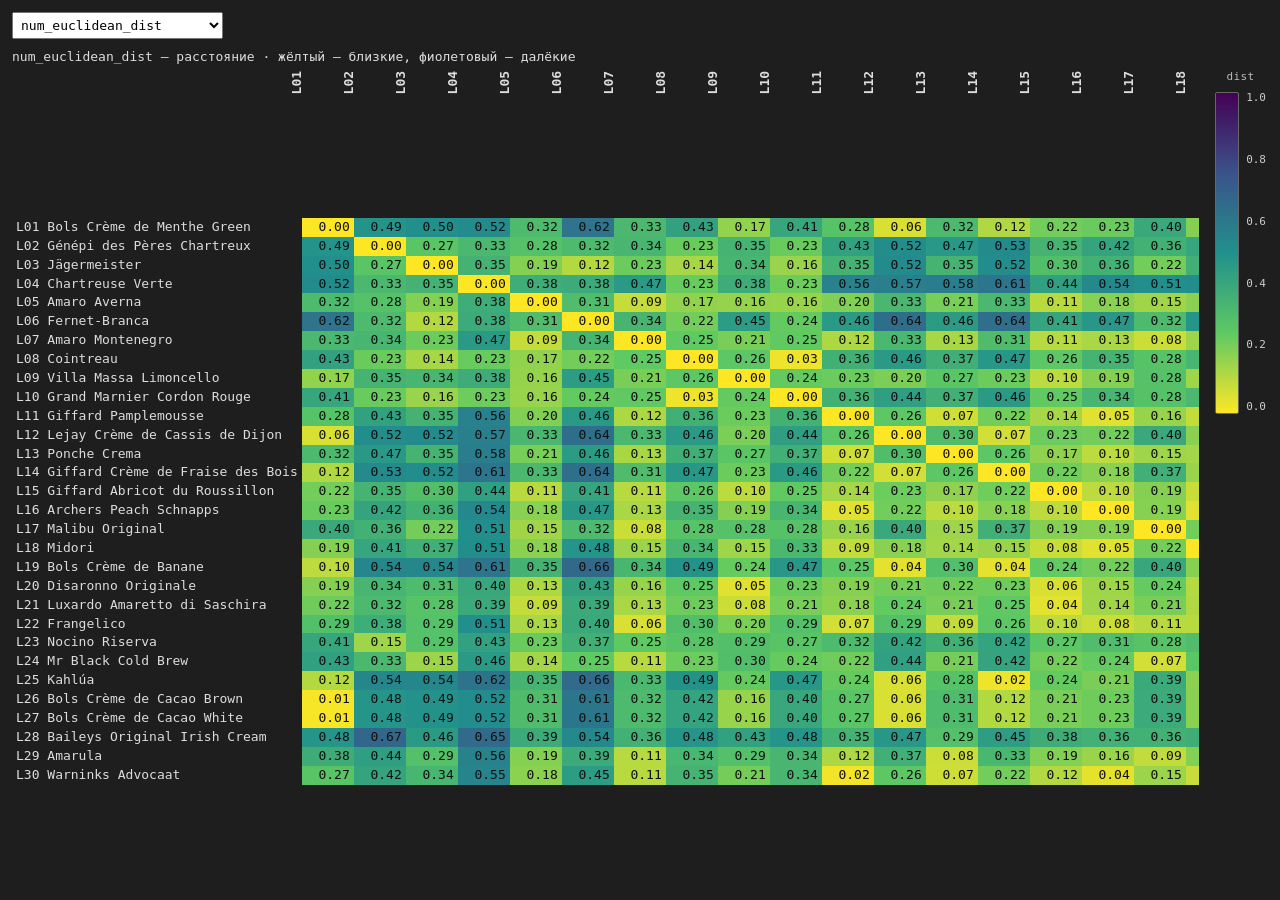
==== commit 75724e08: "results" ====
--- a/2-metrics/out/matrices.html
+++ b/2-metrics/out/matrices.html
@@ -14,26 +14,54 @@
 td.c:hover{outline:2px solid #fff;cursor:default}
 #tip{position:fixed;display:none;background:#333;border:1px solid #777;
   padding:6px 9px;pointer-events:none;z-index:9;max-width:340px}
+#wrap{display:flex;align-items:flex-start;gap:14px}
+#tbl-scroll{overflow:auto;max-width:calc(100vw - 90px)}
+#cbar{position:sticky;top:12px;display:flex;flex-direction:column;align-items:center;
+  flex-shrink:0;padding:4px 2px}
+#cbar-title{font-size:11px;margin-bottom:8px;color:#bbb;letter-spacing:.04em}
+#cbar-body{display:flex;align-items:stretch;gap:7px}
+#cbar-grad{width:22px;height:320px;border:1px solid #666;border-radius:2px}
+#cbar-ticks{display:flex;flex-direction:column;justify-content:space-between;
+  height:320px;font-size:11px;color:#ccc}
+#cbar-ticks span{line-height:1}
 </style></head><body>
 <select id="sel"></select>
 <div id="cap"></div>
-<table id="tbl"></table>
+<div id="wrap">
+  <div id="tbl-scroll"><table id="tbl"></table></div>
+  <div id="cbar">
+    <div id="cbar-title">sim</div>
+    <div id="cbar-body">
+      <div id="cbar-grad"></div>
+      <div id="cbar-ticks">
+        <span>1.0</span><span>0.8</span><span>0.6</span>
+        <span>0.4</span><span>0.2</span><span>0.0</span>
+      </div>
+    </div>
+  </div>
+</div>
 <div id="tip"></div>
 <script>
-const DATA = {"ids": ["L01", "L02", "L03", "L04", "L05", "L06", "L07", "L08", "L09", "L10", "L11", "L12", "L13", "L14", "L15", "L16", "L17", "L18", "L19", "L20", "L21", "L22", "L23", "L24", "L25", "L26", "L27", "L28", "L29", "L30"], "names": ["Bols Crème de Menthe Green", "Génépi des Pères Chartreux", "Jägermeister", "Chartreuse Verte", "Amaro Averna", "Fernet-Branca", "Amaro Montenegro", "Cointreau", "Villa Massa Limoncello", "Grand Marnier Cordon Rouge", "Giffard Pamplemousse", "Lejay Crème de Cassis de Dijon", "Ponche Crema", "Giffard Crème de Fraise des Bois", "Giffard Abricot du Roussillon", "Archers Peach Schnapps", "Malibu Original", "Midori", "Bols Crème de Banane", "Disaronno Originale", "Luxardo Amaretto di Saschira", "Frangelico", "Nocino Riserva", "Mr Black Cold Brew", "Kahlúa", "Bols Crème de Cacao Brown", "Bols Crème de Cacao White", "Baileys Original Irish Cream", "Amarula", "Warninks Advocaat"], "matrices": {"num_euclidean_dist": {"kind": "dist", "data": [[0.0, 0.487, 0.502, 0.523, 0.315, 0.617, 0.325, 0.428, 0.168, 0.407, 0.278, 0.058, 0.322, 0.121, 0.217, 0.233, 0.399, 0.189, 0.101, 0.189, 0.224, 0.294, 0.408, 0.433, 0.116, 0.009, 0.009, 0.481, 0.379, 0.271], [0.487, 0.0, 0.268, 0.329, 0.285, 0.317, 0.339, 0.231, 0.348, 0.232, 0.43, 0.517, 0.468, 0.528, 0.348, 0.418, 0.36, 0.411, 0.542, 0.34, 0.323, 0.377, 0.149, 0.325, 0.543, 0.48, 0.48, 0.667, 0.44, 0.416], [0.502, 0.268, 0.0, 0.354, 0.19, 0.116, 0.23, 0.136, 0.34, 0.158, 0.354, 0.523, 0.349, 0.519, 0.297, 0.357, 0.217, 0.367, 0.543, 0.313, 0.279, 0.287, 0.286, 0.151, 0.539, 0.494, 0.494, 0.461, 0.29, 0.341], [0.523, 0.329, 0.354, 0.0, 0.377, 0.384, 0.465, 0.235, 0.382, 0.226, 0.563, 0.573, 0.581, 0.61, 0.436, 0.537, 0.507, 0.513, 0.612, 0.4, 0.393, 0.506, 0.432, 0.462, 0.619, 0.518, 0.518, 0.65, 0.559, 0.546], [0.315, 0.285, 0.19, 0.377, 0.0, 0.307, 0.088, 0.168, 0.163, 0.161, 0.195, 0.333, 0.211, 0.329, 0.107, 0.183, 0.147, 0.181, 0.352, 0.127, 0.091, 0.131, 0.232, 0.139, 0.349, 0.306, 0.306, 0.387, 0.19, 0.179], [0.617, 0.317, 0.116, 0.384, 0.307, 0.0, 0.342, 0.217, 0.452, 0.242, 0.464, 0.639, 0.455, 0.635, 0.414, 0.471, 0.316, 0.482, 0.659, 0.428, 0.394, 0.398, 0.366, 0.248, 0.655, 0.608, 0.608, 0.537, 0.389, 0.452], [0.325, 0.339, 0.23, 0.465, 0.088, 0.342, 0.0, 0.248, 0.207, 0.246, 0.124, 0.328, 0.134, 0.306, 0.112, 0.13, 0.078, 0.151, 0.336, 0.161, 0.13, 0.056, 0.252, 0.112, 0.328, 0.316, 0.316, 0.357, 0.11, 0.111], [0.428, 0.231, 0.136, 0.235, 0.168, 0.217, 0.248, 0.0, 0.26, 0.025, 0.363, 0.462, 0.372, 0.475, 0.26, 0.349, 0.277, 0.34, 0.49, 0.25, 0.225, 0.298, 0.275, 0.228, 0.491, 0.421, 0.421, 0.482, 0.337, 0.346], [0.168, 0.348, 0.34, 0.382, 0.163, 0.452, 0.207, 0.26, 0.0, 0.24, 0.229, 0.204, 0.267, 0.229, 0.102, 0.188, 0.284, 0.149, 0.237, 0.046, 0.078, 0.204, 0.293, 0.298, 0.241, 0.161, 0.161, 0.43, 0.292, 0.214], [0.407, 0.232, 0.158, 0.226, 0.161, 0.242, 0.246, 0.025, 0.24, 0.0, 0.356, 0.443, 0.368, 0.458, 0.247, 0.339, 0.281, 0.328, 0.472, 0.233, 0.21, 0.292, 0.273, 0.237, 0.474, 0.4, 0.4, 0.48, 0.338, 0.339], [0.278, 0.43, 0.354, 0.563, 0.195, 0.464, 0.124, 0.363, 0.229, 0.356, 0.0, 0.259, 0.07, 0.217, 0.135, 0.046, 0.161, 0.092, 0.253, 0.188, 0.177, 0.068, 0.315, 0.222, 0.24, 0.27, 0.27, 0.353, 0.124, 0.017], [0.058, 0.517, 0.523, 0.573, 0.333, 0.639, 0.328, 0.462, 0.204, 0.443, 0.259, 0.0, 0.303, 0.068, 0.228, 0.218, 0.397, 0.18, 0.043, 0.214, 0.245, 0.289, 0.424, 0.439, 0.059, 0.058, 0.058, 0.472, 0.368, 0.256], [0.322, 0.468, 0.349, 0.581, 0.211, 0.455, 0.134, 0.372, 0.267, 0.368, 0.07, 0.303, 0.0, 0.26, 0.171, 0.102, 0.15, 0.142, 0.296, 0.224, 0.209, 0.092, 0.363, 0.212, 0.282, 0.314, 0.314, 0.292, 0.078, 0.075], [0.121, 0.528, 0.519, 0.61, 0.329, 0.635, 0.306, 0.475, 0.229, 0.458, 0.217, 0.068, 0.26, 0.0, 0.222, 0.183, 0.368, 0.155, 0.039, 0.225, 0.25, 0.259, 0.421, 0.418, 0.023, 0.119, 0.119, 0.447, 0.33, 0.217], [0.217, 0.348, 0.297, 0.436, 0.107, 0.414, 0.112, 0.26, 0.102, 0.247, 0.135, 0.228, 0.171, 0.222, 0.0, 0.101, 0.189, 0.081, 0.245, 0.056, 0.043, 0.102, 0.265, 0.217, 0.242, 0.208, 0.208, 0.379, 0.194, 0.118], [0.233, 0.418, 0.357, 0.537, 0.183, 0.471, 0.13, 0.349, 0.188, 0.339, 0.046, 0.218, 0.102, 0.183, 0.101, 0.0, 0.186, 0.046, 0.217, 0.149, 0.144, 0.078, 0.308, 0.239, 0.206, 0.225, 0.225, 0.361, 0.156, 0.038], [0.399, 0.36, 0.217, 0.507, 0.147, 0.316, 0.078, 0.277, 0.284, 0.281, 0.161, 0.397, 0.15, 0.368, 0.189, 0.186, 0.0, 0.217, 0.401, 0.239, 0.207, 0.109, 0.275, 0.068, 0.391, 0.39, 0.39, 0.36, 0.089, 0.154], [0.189, 0.411, 0.367, 0.513, 0.181, 0.482, 0.151, 0.34, 0.149, 0.328, 0.092, 0.18, 0.142, 0.155, 0.081, 0.046, 0.217, 0.0, 0.186, 0.115, 0.121, 0.108, 0.308, 0.263, 0.177, 0.181, 0.181, 0.375, 0.194, 0.083], [0.101, 0.542, 0.543, 0.612, 0.352, 0.659, 0.336, 0.49, 0.237, 0.472, 0.253, 0.043, 0.296, 0.039, 0.245, 0.217, 0.401, 0.186, 0.0, 0.24, 0.268, 0.292, 0.44, 0.448, 0.019, 0.101, 0.101, 0.47, 0.365, 0.253], [0.189, 0.34, 0.313, 0.4, 0.127, 0.428, 0.161, 0.25, 0.046, 0.233, 0.188, 0.214, 0.224, 0.225, 0.056, 0.149, 0.239, 0.115, 0.24, 0.0, 0.036, 0.158, 0.274, 0.256, 0.241, 0.181, 0.181, 0.405, 0.247, 0.172], [0.224, 0.323, 0.279, 0.393, 0.091, 0.394, 0.13, 0.225, 0.078, 0.21, 0.177, 0.245, 0.209, 0.25, 0.043, 0.144, 0.207, 0.121, 0.268, 0.036, 0.0, 0.136, 0.257, 0.221, 0.268, 0.215, 0.215, 0.394, 0.222, 0.16], [0.294, 0.377, 0.287, 0.506, 0.131, 0.398, 0.056, 0.298, 0.204, 0.292, 0.068, 0.289, 0.092, 0.259, 0.102, 0.078, 0.109, 0.108, 0.292, 0.158, 0.136, 0.0, 0.275, 0.161, 0.282, 0.286, 0.286, 0.35, 0.102, 0.054], [0.408, 0.149, 0.286, 0.432, 0.232, 0.366, 0.252, 0.275, 0.293, 0.273, 0.315, 0.424, 0.363, 0.421, 0.265, 0.308, 0.275, 0.308, 0.44, 0.274, 0.257, 0.275, 0.0, 0.265, 0.438, 0.401, 0.401, 0.607, 0.346, 0.304], [0.433, 0.325, 0.151, 0.462, 0.139, 0.248, 0.112, 0.228, 0.298, 0.237, 0.222, 0.439, 0.212, 0.418, 0.217, 0.239, 0.068, 0.263, 0.448, 0.256, 0.221, 0.161, 0.265, 0.0, 0.44, 0.424, 0.424, 0.383, 0.148, 0.213], [0.116, 0.543, 0.539, 0.619, 0.349, 0.655, 0.328, 0.491, 0.241, 0.474, 0.24, 0.059, 0.282, 0.023, 0.242, 0.206, 0.391, 0.177, 0.019, 0.241, 0.268, 0.282, 0.438, 0.44, 0.0, 0.116, 0.116, 0.462, 0.353, 0.241], [0.009, 0.48, 0.494, 0.518, 0.306, 0.608, 0.316, 0.421, 0.161, 0.4, 0.27, 0.058, 0.314, 0.119, 0.208, 0.225, 0.39, 0.181, 0.101, 0.181, 0.215, 0.286, 0.401, 0.424, 0.116, 0.0, 0.0, 0.475, 0.371, 0.263], [0.009, 0.48, 0.494, 0.518, 0.306, 0.608, 0.316, 0.421, 0.161, 0.4, 0.27, 0.058, 0.314, 0.119, 0.208, 0.225, 0.39, 0.181, 0.101, 0.181, 0.215, 0.286, 0.401, 0.424, 0.116, 0.0, 0.0, 0.475, 0.371, 0.263], [0.481, 0.667, 0.461, 0.65, 0.387, 0.537, 0.357, 0.482, 0.43, 0.48, 0.353, 0.472, 0.292, 0.447, 0.379, 0.361, 0.36, 0.375, 0.47, 0.405, 0.394, 0.35, 0.607, 0.383, 0.462, 0.475, 0.475, 0.0, 0.292, 0.352], [0.379, 0.44, 0.29, 0.559, 0.19, 0.389, 0.11, 0.337, 0.292, 0.338, 0.124, 0.368, 0.078, 0.33, 0.194, 0.156, 0.089, 0.194, 0.365, 0.247, 0.222, 0.102, 0.346, 0.148, 0.353, 0.371, 0.371, 0.292, 0.0, 0.123], [0.271, 0.416, 0.341, 0.546, 0.179, 0.452, 0.111, 0.346, 0.214, 0.339, 0.017, 0.256, 0.075, 0.217, 0.118, 0.038, 0.154, 0.083, 0.253, 0.172, 0.16, 0.054, 0.304, 0.213, 0.241, 0.263, 0.263, 0.352, 0.123, 0.0]]}, "num_manhattan_dist": {"kind": "dist", "data": [[0.0, 0.475, 0.367, 0.415, 0.219, 0.458, 0.196, 0.342, 0.133, 0.327, 0.212, 0.033, 0.275, 0.088, 0.133, 0.175, 0.254, 0.137, 0.058, 0.137, 0.158, 0.2, 0.371, 0.258, 0.074, 0.005, 0.005, 0.442, 0.3, 0.202], [0.475, 0.0, 0.242, 0.31, 0.256, 0.267, 0.296, 0.133, 0.342, 0.148, 0.396, 0.508, 0.417, 0.521, 0.342, 0.4, 0.312, 0.404, 0.533, 0.337, 0.317, 0.342, 0.104, 0.3, 0.534, 0.47, 0.47, 0.55, 0.358, 0.386], [0.367, 0.242, 0.0, 0.285, 0.148, 0.092, 0.188, 0.108, 0.233, 0.123, 0.288, 0.4, 0.308, 0.412, 0.233, 0.292, 0.162, 0.296, 0.425, 0.229, 0.208, 0.233, 0.262, 0.108, 0.426, 0.361, 0.361, 0.442, 0.25, 0.278], [0.415, 0.31, 0.285, 0.0, 0.238, 0.31, 0.298, 0.177, 0.281, 0.162, 0.335, 0.448, 0.377, 0.46, 0.281, 0.34, 0.356, 0.344, 0.473, 0.277, 0.256, 0.302, 0.373, 0.344, 0.474, 0.409, 0.409, 0.544, 0.402, 0.325], [0.219, 0.256, 0.148, 0.238, 0.0, 0.24, 0.06, 0.123, 0.102, 0.108, 0.14, 0.252, 0.16, 0.265, 0.085, 0.144, 0.119, 0.148, 0.277, 0.081, 0.06, 0.085, 0.152, 0.106, 0.278, 0.214, 0.214, 0.306, 0.165, 0.13], [0.458, 0.267, 0.092, 0.31, 0.24, 0.0, 0.279, 0.133, 0.325, 0.148, 0.379, 0.492, 0.4, 0.504, 0.325, 0.383, 0.254, 0.388, 0.517, 0.321, 0.3, 0.325, 0.354, 0.2, 0.518, 0.453, 0.453, 0.533, 0.342, 0.369], [0.196, 0.296, 0.188, 0.298, 0.06, 0.279, 0.0, 0.162, 0.162, 0.148, 0.1, 0.212, 0.121, 0.225, 0.079, 0.104, 0.058, 0.108, 0.238, 0.125, 0.104, 0.046, 0.192, 0.079, 0.239, 0.191, 0.191, 0.254, 0.104, 0.09], [0.342, 0.133, 0.108, 0.177, 0.123, 0.133, 0.162, 0.0, 0.208, 0.015, 0.262, 0.375, 0.283, 0.388, 0.208, 0.267, 0.179, 0.271, 0.4, 0.204, 0.183, 0.208, 0.237, 0.167, 0.401, 0.336, 0.336, 0.417, 0.225, 0.252], [0.133, 0.342, 0.233, 0.281, 0.102, 0.325, 0.162, 0.208, 0.0, 0.194, 0.179, 0.167, 0.242, 0.179, 0.083, 0.142, 0.221, 0.104, 0.192, 0.038, 0.058, 0.167, 0.237, 0.208, 0.193, 0.128, 0.128, 0.408, 0.267, 0.169], [0.327, 0.148, 0.123, 0.162, 0.108, 0.148, 0.148, 0.015, 0.194, 0.0, 0.248, 0.36, 0.269, 0.373, 0.194, 0.252, 0.194, 0.256, 0.385, 0.19, 0.169, 0.194, 0.223, 0.181, 0.386, 0.322, 0.322, 0.402, 0.24, 0.238], [0.212, 0.396, 0.288, 0.335, 0.14, 0.379, 0.1, 0.262, 0.179, 0.248, 0.0, 0.179, 0.063, 0.125, 0.096, 0.038, 0.125, 0.075, 0.154, 0.142, 0.121, 0.054, 0.292, 0.179, 0.139, 0.207, 0.207, 0.246, 0.104, 0.01], [0.033, 0.508, 0.4, 0.448, 0.252, 0.492, 0.212, 0.375, 0.167, 0.36, 0.179, 0.0, 0.242, 0.054, 0.167, 0.142, 0.238, 0.104, 0.025, 0.171, 0.192, 0.167, 0.404, 0.292, 0.041, 0.039, 0.039, 0.408, 0.267, 0.169], [0.275, 0.417, 0.308, 0.377, 0.16, 0.4, 0.121, 0.283, 0.242, 0.269, 0.063, 0.242, 0.0, 0.188, 0.158, 0.1, 0.146, 0.138, 0.217, 0.204, 0.183, 0.075, 0.312, 0.2, 0.201, 0.27, 0.27, 0.2, 0.058, 0.073], [0.088, 0.521, 0.412, 0.46, 0.265, 0.504, 0.225, 0.388, 0.179, 0.373, 0.125, 0.054, 0.188, 0.0, 0.179, 0.121, 0.25, 0.117, 0.029, 0.183, 0.204, 0.179, 0.417, 0.304, 0.014, 0.082, 0.082, 0.371, 0.229, 0.135], [0.133, 0.342, 0.233, 0.281, 0.085, 0.325, 0.079, 0.208, 0.083, 0.194, 0.096, 0.167, 0.158, 0.179, 0.0, 0.058, 0.137, 0.062, 0.192, 0.046, 0.025, 0.083, 0.237, 0.125, 0.193, 0.128, 0.128, 0.325, 0.183, 0.086], [0.175, 0.4, 0.292, 0.34, 0.144, 0.383, 0.104, 0.267, 0.142, 0.252, 0.038, 0.142, 0.1, 0.121, 0.058, 0.0, 0.129, 0.038, 0.133, 0.104, 0.083, 0.058, 0.296, 0.183, 0.134, 0.17, 0.17, 0.267, 0.125, 0.028], [0.254, 0.312, 0.162, 0.356, 0.119, 0.254, 0.058, 0.179, 0.221, 0.194, 0.125, 0.238, 0.146, 0.25, 0.137, 0.129, 0.0, 0.133, 0.262, 0.183, 0.162, 0.071, 0.25, 0.054, 0.264, 0.249, 0.249, 0.279, 0.088, 0.115], [0.137, 0.404, 0.296, 0.344, 0.148, 0.388, 0.108, 0.271, 0.104, 0.256, 0.075, 0.104, 0.138, 0.117, 0.062, 0.038, 0.133, 0.0, 0.129, 0.067, 0.088, 0.062, 0.3, 0.188, 0.13, 0.132, 0.132, 0.304, 0.163, 0.065], [0.058, 0.533, 0.425, 0.473, 0.277, 0.517, 0.238, 0.4, 0.192, 0.385, 0.154, 0.025, 0.217, 0.029, 0.192, 0.133, 0.262, 0.129, 0.0, 0.196, 0.217, 0.192, 0.429, 0.317, 0.016, 0.064, 0.064, 0.383, 0.242, 0.148], [0.137, 0.337, 0.229, 0.277, 0.081, 0.321, 0.125, 0.204, 0.038, 0.19, 0.142, 0.171, 0.204, 0.183, 0.046, 0.104, 0.183, 0.067, 0.196, 0.0, 0.021, 0.129, 0.233, 0.171, 0.197, 0.132, 0.132, 0.371, 0.229, 0.132], [0.158, 0.317, 0.208, 0.256, 0.06, 0.3, 0.104, 0.183, 0.058, 0.169, 0.121, 0.192, 0.183, 0.204, 0.025, 0.083, 0.162, 0.088, 0.217, 0.021, 0.0, 0.108, 0.212, 0.15, 0.218, 0.153, 0.153, 0.35, 0.208, 0.111], [0.2, 0.342, 0.233, 0.302, 0.085, 0.325, 0.046, 0.208, 0.167, 0.194, 0.054, 0.167, 0.075, 0.179, 0.083, 0.058, 0.071, 0.062, 0.192, 0.129, 0.108, 0.0, 0.237, 0.125, 0.193, 0.195, 0.195, 0.242, 0.1, 0.044], [0.371, 0.104, 0.262, 0.373, 0.152, 0.354, 0.192, 0.237, 0.237, 0.223, 0.292, 0.404, 0.312, 0.417, 0.237, 0.296, 0.25, 0.3, 0.429, 0.233, 0.212, 0.237, 0.0, 0.237, 0.43, 0.366, 0.366, 0.446, 0.296, 0.282], [0.258, 0.3, 0.108, 0.344, 0.106, 0.2, 0.079, 0.167, 0.208, 0.181, 0.179, 0.292, 0.2, 0.304, 0.125, 0.183, 0.054, 0.188, 0.317, 0.171, 0.15, 0.125, 0.237, 0.0, 0.318, 0.253, 0.253, 0.333, 0.142, 0.169], [0.074, 0.534, 0.426, 0.474, 0.278, 0.518, 0.239, 0.401, 0.193, 0.386, 0.139, 0.041, 0.201, 0.014, 0.193, 0.134, 0.264, 0.13, 0.016, 0.197, 0.218, 0.193, 0.43, 0.318, 0.0, 0.069, 0.069, 0.384, 0.243, 0.149], [0.005, 0.47, 0.361, 0.409, 0.214, 0.453, 0.191, 0.336, 0.128, 0.322, 0.207, 0.039, 0.27, 0.082, 0.128, 0.17, 0.249, 0.132, 0.064, 0.132, 0.153, 0.195, 0.366, 0.253, 0.069, 0.0, 0.0, 0.436, 0.295, 0.197], [0.005, 0.47, 0.361, 0.409, 0.214, 0.453, 0.191, 0.336, 0.128, 0.322, 0.207, 0.039, 0.27, 0.082, 0.128, 0.17, 0.249, 0.132, 0.064, 0.132, 0.153, 0.195, 0.366, 0.253, 0.069, 0.0, 0.0, 0.436, 0.295, 0.197], [0.442, 0.55, 0.442, 0.544, 0.306, 0.533, 0.254, 0.417, 0.408, 0.402, 0.246, 0.408, 0.2, 0.371, 0.325, 0.267, 0.279, 0.304, 0.383, 0.371, 0.35, 0.242, 0.446, 0.333, 0.384, 0.436, 0.436, 0.0, 0.192, 0.239], [0.3, 0.358, 0.25, 0.402, 0.165, 0.342, 0.104, 0.225, 0.267, 0.24, 0.104, 0.267, 0.058, 0.229, 0.183, 0.125, 0.088, 0.163, 0.242, 0.229, 0.208, 0.1, 0.296, 0.142, 0.243, 0.295, 0.295, 0.192, 0.0, 0.098], [0.202, 0.386, 0.278, 0.325, 0.13, 0.369, 0.09, 0.252, 0.169, 0.238, 0.01, 0.169, 0.073, 0.135, 0.086, 0.028, 0.115, 0.065, 0.148, 0.132, 0.111, 0.044, 0.282, 0.169, 0.149, 0.197, 0.197, 0.239, 0.098, 0.0]]}, "num_minkowski_p3_dist": {"kind": "dist", "data": [[0.0, 0.499, 0.579, 0.574, 0.37, 0.705, 0.39, 0.468, 0.185, 0.443, 0.313, 0.069, 0.358, 0.14, 0.26, 0.265, 0.477, 0.219, 0.121, 0.219, 0.262, 0.348, 0.434, 0.52, 0.139, 0.011, 0.011, 0.506, 0.437, 0.309], [0.499, 0.0, 0.291, 0.343, 0.306, 0.339, 0.361, 0.277, 0.353, 0.277, 0.457, 0.525, 0.498, 0.534, 0.353, 0.434, 0.385, 0.418, 0.55, 0.343, 0.329, 0.399, 0.174, 0.341, 0.55, 0.491, 0.491, 0.735, 0.472, 0.44], [0.579, 0.291, 0.0, 0.384, 0.212, 0.128, 0.247, 0.149, 0.4, 0.176, 0.381, 0.589, 0.377, 0.568, 0.329, 0.383, 0.247, 0.397, 0.601, 0.36, 0.318, 0.307, 0.304, 0.175, 0.593, 0.568, 0.568, 0.478, 0.322, 0.365], [0.574, 0.343, 0.384, 0.0, 0.451, 0.415, 0.555, 0.266, 0.439, 0.262, 0.676, 0.636, 0.694, 0.692, 0.52, 0.642, 0.593, 0.608, 0.684, 0.47, 0.468, 0.607, 0.469, 0.529, 0.697, 0.571, 0.571, 0.71, 0.66, 0.655], [0.37, 0.306, 0.212, 0.451, 0.0, 0.341, 0.104, 0.193, 0.195, 0.191, 0.227, 0.377, 0.245, 0.358, 0.117, 0.202, 0.158, 0.194, 0.389, 0.152, 0.108, 0.156, 0.277, 0.156, 0.381, 0.359, 0.359, 0.433, 0.213, 0.207], [0.705, 0.339, 0.128, 0.415, 0.341, 0.0, 0.367, 0.26, 0.525, 0.29, 0.497, 0.717, 0.485, 0.697, 0.457, 0.506, 0.344, 0.524, 0.73, 0.487, 0.445, 0.426, 0.376, 0.269, 0.721, 0.695, 0.695, 0.54, 0.419, 0.484], [0.39, 0.361, 0.247, 0.555, 0.104, 0.367, 0.0, 0.295, 0.229, 0.295, 0.135, 0.39, 0.146, 0.352, 0.131, 0.142, 0.088, 0.175, 0.392, 0.18, 0.142, 0.061, 0.285, 0.131, 0.379, 0.379, 0.379, 0.418, 0.115, 0.119], [0.468, 0.277, 0.149, 0.266, 0.193, 0.26, 0.295, 0.0, 0.284, 0.03, 0.42, 0.497, 0.435, 0.508, 0.284, 0.393, 0.33, 0.373, 0.525, 0.268, 0.242, 0.348, 0.299, 0.263, 0.526, 0.459, 0.459, 0.514, 0.399, 0.4], [0.185, 0.353, 0.4, 0.439, 0.195, 0.525, 0.229, 0.284, 0.0, 0.259, 0.255, 0.218, 0.285, 0.255, 0.109, 0.213, 0.317, 0.174, 0.255, 0.05, 0.088, 0.218, 0.316, 0.348, 0.263, 0.176, 0.176, 0.452, 0.308, 0.236], [0.443, 0.277, 0.176, 0.262, 0.191, 0.29, 0.295, 0.03, 0.259, 0.0, 0.418, 0.475, 0.434, 0.491, 0.274, 0.388, 0.331, 0.364, 0.505, 0.249, 0.228, 0.347, 0.298, 0.268, 0.507, 0.434, 0.434, 0.513, 0.399, 0.397], [0.313, 0.457, 0.381, 0.676, 0.227, 0.497, 0.135, 0.42, 0.255, 0.418, 0.0, 0.305, 0.075, 0.26, 0.157, 0.05, 0.18, 0.099, 0.303, 0.213, 0.209, 0.075, 0.331, 0.241, 0.288, 0.303, 0.303, 0.417, 0.136, 0.021], [0.069, 0.525, 0.589, 0.636, 0.377, 0.717, 0.39, 0.497, 0.218, 0.475, 0.305, 0.0, 0.349, 0.075, 0.263, 0.26, 0.477, 0.217, 0.052, 0.234, 0.273, 0.347, 0.441, 0.521, 0.07, 0.069, 0.069, 0.503, 0.434, 0.304], [0.358, 0.498, 0.377, 0.694, 0.245, 0.485, 0.146, 0.435, 0.285, 0.434, 0.075, 0.349, 0.0, 0.305, 0.184, 0.104, 0.154, 0.147, 0.348, 0.241, 0.232, 0.099, 0.39, 0.221, 0.333, 0.348, 0.348, 0.347, 0.088, 0.078], [0.14, 0.534, 0.568, 0.692, 0.358, 0.697, 0.352, 0.508, 0.255, 0.491, 0.26, 0.075, 0.305, 0.0, 0.241, 0.217, 0.435, 0.177, 0.044, 0.242, 0.268, 0.305, 0.426, 0.482, 0.028, 0.139, 0.139, 0.48, 0.391, 0.26], [0.26, 0.353, 0.329, 0.52, 0.117, 0.457, 0.131, 0.284, 0.109, 0.274, 0.157, 0.263, 0.184, 0.241, 0.0, 0.121, 0.219, 0.09, 0.273, 0.061, 0.052, 0.109, 0.289, 0.26, 0.264, 0.249, 0.249, 0.424, 0.202, 0.137], [0.265, 0.434, 0.383, 0.642, 0.202, 0.506, 0.142, 0.393, 0.213, 0.388, 0.05, 0.26, 0.104, 0.217, 0.121, 0.0, 0.218, 0.05, 0.26, 0.174, 0.173, 0.088, 0.319, 0.269, 0.245, 0.255, 0.255, 0.419, 0.177, 0.044], [0.477, 0.385, 0.247, 0.593, 0.158, 0.344, 0.088, 0.33, 0.317, 0.331, 0.18, 0.477, 0.154, 0.435, 0.219, 0.218, 0.0, 0.26, 0.477, 0.269, 0.229, 0.13, 0.295, 0.075, 0.463, 0.466, 0.466, 0.418, 0.091, 0.176], [0.219, 0.418, 0.397, 0.608, 0.194, 0.524, 0.175, 0.373, 0.174, 0.364, 0.099, 0.217, 0.147, 0.177, 0.09, 0.05, 0.26, 0.0, 0.218, 0.139, 0.14, 0.13, 0.317, 0.306, 0.204, 0.208, 0.208, 0.425, 0.22, 0.091], [0.121, 0.55, 0.601, 0.684, 0.389, 0.73, 0.392, 0.525, 0.255, 0.505, 0.303, 0.052, 0.348, 0.044, 0.273, 0.26, 0.477, 0.218, 0.0, 0.258, 0.29, 0.347, 0.452, 0.523, 0.021, 0.121, 0.121, 0.503, 0.434, 0.303], [0.219, 0.343, 0.36, 0.47, 0.152, 0.487, 0.18, 0.268, 0.05, 0.249, 0.213, 0.234, 0.241, 0.242, 0.061, 0.174, 0.269, 0.139, 0.258, 0.0, 0.043, 0.169, 0.298, 0.304, 0.258, 0.208, 0.208, 0.437, 0.259, 0.193], [0.262, 0.329, 0.318, 0.468, 0.108, 0.445, 0.142, 0.242, 0.088, 0.228, 0.209, 0.273, 0.232, 0.268, 0.052, 0.173, 0.229, 0.14, 0.29, 0.043, 0.0, 0.149, 0.287, 0.261, 0.287, 0.251, 0.251, 0.432, 0.232, 0.188], [0.348, 0.399, 0.307, 0.607, 0.156, 0.426, 0.061, 0.348, 0.218, 0.347, 0.075, 0.347, 0.099, 0.305, 0.109, 0.088, 0.13, 0.13, 0.347, 0.169, 0.149, 0.0, 0.299, 0.18, 0.333, 0.337, 0.337, 0.416, 0.104, 0.058], [0.434, 0.174, 0.304, 0.469, 0.277, 0.376, 0.285, 0.299, 0.316, 0.298, 0.331, 0.441, 0.39, 0.426, 0.289, 0.319, 0.295, 0.317, 0.452, 0.298, 0.287, 0.299, 0.0, 0.289, 0.445, 0.425, 0.425, 0.701, 0.376, 0.32], [0.52, 0.341, 0.175, 0.529, 0.156, 0.269, 0.131, 0.263, 0.348, 0.268, 0.241, 0.521, 0.221, 0.482, 0.26, 0.269, 0.075, 0.306, 0.523, 0.304, 0.261, 0.18, 0.289, 0.0, 0.51, 0.509, 0.509, 0.426, 0.154, 0.233], [0.139, 0.55, 0.593, 0.697, 0.381, 0.721, 0.379, 0.526, 0.263, 0.507, 0.288, 0.07, 0.333, 0.028, 0.264, 0.245, 0.463, 0.204, 0.021, 0.258, 0.287, 0.333, 0.445, 0.51, 0.0, 0.139, 0.139, 0.495, 0.419, 0.288], [0.011, 0.491, 0.568, 0.571, 0.359, 0.695, 0.379, 0.459, 0.176, 0.434, 0.303, 0.069, 0.348, 0.139, 0.249, 0.255, 0.466, 0.208, 0.121, 0.208, 0.251, 0.337, 0.425, 0.509, 0.139, 0.0, 0.0, 0.5, 0.426, 0.299], [0.011, 0.491, 0.568, 0.571, 0.359, 0.695, 0.379, 0.459, 0.176, 0.434, 0.303, 0.069, 0.348, 0.139, 0.249, 0.255, 0.466, 0.208, 0.121, 0.208, 0.251, 0.337, 0.425, 0.509, 0.139, 0.0, 0.0, 0.5, 0.426, 0.299], [0.506, 0.735, 0.478, 0.71, 0.433, 0.54, 0.418, 0.514, 0.452, 0.513, 0.417, 0.503, 0.347, 0.48, 0.424, 0.419, 0.418, 0.425, 0.503, 0.437, 0.432, 0.416, 0.701, 0.426, 0.495, 0.5, 0.5, 0.0, 0.347, 0.417], [0.437, 0.472, 0.322, 0.66, 0.213, 0.419, 0.115, 0.399, 0.308, 0.399, 0.136, 0.434, 0.088, 0.391, 0.202, 0.177, 0.091, 0.22, 0.434, 0.259, 0.232, 0.104, 0.376, 0.154, 0.419, 0.426, 0.426, 0.347, 0.0, 0.136], [0.309, 0.44, 0.365, 0.655, 0.207, 0.484, 0.119, 0.4, 0.236, 0.397, 0.021, 0.304, 0.078, 0.26, 0.137, 0.044, 0.176, 0.091, 0.303, 0.193, 0.188, 0.058, 0.32, 0.233, 0.288, 0.299, 0.299, 0.417, 0.136, 0.0]]}, "num_chebyshev_dist": {"kind": "dist", "data": [[0.0, 0.625, 0.825, 0.775, 0.531, 1.0, 0.562, 0.625, 0.25, 0.581, 0.438, 0.1, 0.5, 0.2, 0.375, 0.375, 0.688, 0.312, 0.175, 0.312, 0.375, 0.5, 0.562, 0.75, 0.2, 0.016, 0.016, 0.6, 0.625, 0.438], [0.625, 0.0, 0.4, 0.4, 0.4, 0.4, 0.425, 0.4, 0.4, 0.4, 0.6, 0.625, 0.625, 0.6, 0.4, 0.55, 0.475, 0.5, 0.625, 0.4, 0.4, 0.5, 0.25, 0.4, 0.603, 0.609, 0.609, 1.0, 0.575, 0.57], [0.825, 0.4, 0.0, 0.5, 0.294, 0.175, 0.3, 0.2, 0.575, 0.244, 0.475, 0.825, 0.5, 0.762, 0.45, 0.45, 0.35, 0.512, 0.825, 0.512, 0.45, 0.375, 0.4, 0.25, 0.803, 0.809, 0.809, 0.6, 0.45, 0.445], [0.775, 0.4, 0.5, 0.0, 0.65, 0.531, 0.8, 0.375, 0.625, 0.375, 0.975, 0.875, 1.0, 0.975, 0.75, 0.925, 0.85, 0.875, 0.95, 0.675, 0.675, 0.875, 0.625, 0.75, 0.975, 0.775, 0.775, 0.95, 0.95, 0.945], [0.531, 0.4, 0.294, 0.65, 0.0, 0.469, 0.15, 0.275, 0.281, 0.275, 0.325, 0.531, 0.35, 0.469, 0.156, 0.275, 0.2, 0.225, 0.531, 0.219, 0.156, 0.225, 0.4, 0.219, 0.509, 0.516, 0.516, 0.6, 0.3, 0.295], [1.0, 0.4, 0.175, 0.531, 0.469, 0.0, 0.438, 0.375, 0.75, 0.419, 0.575, 1.0, 0.6, 0.938, 0.625, 0.625, 0.45, 0.688, 1.0, 0.688, 0.625, 0.5, 0.438, 0.35, 0.978, 0.984, 0.984, 0.6, 0.55, 0.562], [0.562, 0.425, 0.3, 0.8, 0.15, 0.438, 0.0, 0.425, 0.312, 0.425, 0.175, 0.562, 0.2, 0.5, 0.188, 0.188, 0.125, 0.25, 0.562, 0.25, 0.188, 0.075, 0.4, 0.188, 0.541, 0.547, 0.547, 0.6, 0.15, 0.145], [0.625, 0.4, 0.2, 0.375, 0.275, 0.375, 0.425, 0.0, 0.375, 0.044, 0.6, 0.625, 0.625, 0.6, 0.375, 0.55, 0.475, 0.5, 0.625, 0.312, 0.3, 0.5, 0.4, 0.375, 0.603, 0.609, 0.609, 0.6, 0.575, 0.57], [0.25, 0.4, 0.575, 0.625, 0.281, 0.75, 0.312, 0.375, 0.0, 0.331, 0.35, 0.25, 0.375, 0.35, 0.125, 0.3, 0.438, 0.25, 0.325, 0.062, 0.125, 0.25, 0.4, 0.5, 0.35, 0.234, 0.234, 0.6, 0.375, 0.32], [0.581, 0.4, 0.244, 0.375, 0.275, 0.419, 0.425, 0.044, 0.331, 0.0, 0.6, 0.581, 0.625, 0.6, 0.375, 0.55, 0.475, 0.5, 0.581, 0.3, 0.3, 0.5, 0.4, 0.375, 0.6, 0.566, 0.566, 0.6, 0.575, 0.57], [0.438, 0.6, 0.475, 0.975, 0.325, 0.575, 0.175, 0.6, 0.35, 0.6, 0.0, 0.438, 0.1, 0.375, 0.225, 0.062, 0.25, 0.125, 0.438, 0.3, 0.3, 0.1, 0.4, 0.312, 0.416, 0.422, 0.422, 0.6, 0.188, 0.03], [0.1, 0.625, 0.825, 0.875, 0.531, 1.0, 0.562, 0.625, 0.25, 0.581, 0.438, 0.0, 0.5, 0.1, 0.375, 0.375, 0.688, 0.312, 0.075, 0.312, 0.375, 0.5, 0.562, 0.75, 0.1, 0.1, 0.1, 0.6, 0.625, 0.438], [0.5, 0.625, 0.5, 1.0, 0.35, 0.6, 0.2, 0.625, 0.375, 0.625, 0.1, 0.5, 0.0, 0.438, 0.25, 0.125, 0.188, 0.188, 0.5, 0.325, 0.325, 0.125, 0.5, 0.25, 0.478, 0.484, 0.484, 0.5, 0.125, 0.1], [0.2, 0.6, 0.762, 0.975, 0.469, 0.938, 0.5, 0.6, 0.35, 0.6, 0.375, 0.1, 0.438, 0.0, 0.312, 0.312, 0.625, 0.25, 0.062, 0.3, 0.312, 0.438, 0.5, 0.688, 0.041, 0.2, 0.2, 0.6, 0.562, 0.375], [0.375, 0.4, 0.45, 0.75, 0.156, 0.625, 0.188, 0.375, 0.125, 0.375, 0.225, 0.375, 0.25, 0.312, 0.0, 0.175, 0.312, 0.125, 0.375, 0.075, 0.075, 0.125, 0.4, 0.375, 0.353, 0.359, 0.359, 0.6, 0.25, 0.195], [0.375, 0.55, 0.45, 0.925, 0.275, 0.625, 0.188, 0.55, 0.3, 0.55, 0.062, 0.375, 0.125, 0.312, 0.175, 0.0, 0.312, 0.062, 0.375, 0.25, 0.25, 0.125, 0.4, 0.375, 0.353, 0.359, 0.359, 0.6, 0.25, 0.062], [0.688, 0.475, 0.35, 0.85, 0.2, 0.45, 0.125, 0.475, 0.438, 0.475, 0.25, 0.688, 0.188, 0.625, 0.312, 0.312, 0.0, 0.375, 0.688, 0.375, 0.312, 0.188, 0.4, 0.1, 0.666, 0.672, 0.672, 0.6, 0.1, 0.25], [0.312, 0.5, 0.512, 0.875, 0.225, 0.688, 0.25, 0.5, 0.25, 0.5, 0.125, 0.312, 0.188, 0.25, 0.125, 0.062, 0.375, 0.0, 0.312, 0.2, 0.2, 0.188, 0.4, 0.438, 0.291, 0.297, 0.297, 0.6, 0.312, 0.125], [0.175, 0.625, 0.825, 0.95, 0.531, 1.0, 0.562, 0.625, 0.325, 0.581, 0.438, 0.075, 0.5, 0.062, 0.375, 0.375, 0.688, 0.312, 0.0, 0.312, 0.375, 0.5, 0.562, 0.75, 0.025, 0.175, 0.175, 0.6, 0.625, 0.438], [0.312, 0.4, 0.512, 0.675, 0.219, 0.688, 0.25, 0.312, 0.062, 0.3, 0.3, 0.312, 0.325, 0.3, 0.075, 0.25, 0.375, 0.2, 0.312, 0.0, 0.062, 0.2, 0.4, 0.438, 0.3, 0.297, 0.297, 0.6, 0.312, 0.27], [0.375, 0.4, 0.45, 0.675, 0.156, 0.625, 0.188, 0.3, 0.125, 0.3, 0.3, 0.375, 0.325, 0.312, 0.075, 0.25, 0.312, 0.2, 0.375, 0.062, 0.0, 0.2, 0.4, 0.375, 0.353, 0.359, 0.359, 0.6, 0.275, 0.27], [0.5, 0.5, 0.375, 0.875, 0.225, 0.5, 0.075, 0.5, 0.25, 0.5, 0.1, 0.5, 0.125, 0.438, 0.125, 0.125, 0.188, 0.188, 0.5, 0.2, 0.2, 0.0, 0.4, 0.25, 0.478, 0.484, 0.484, 0.6, 0.125, 0.07], [0.562, 0.25, 0.4, 0.625, 0.4, 0.438, 0.4, 0.4, 0.4, 0.4, 0.4, 0.562, 0.5, 0.5, 0.4, 0.4, 0.4, 0.4, 0.562, 0.4, 0.4, 0.4, 0.0, 0.4, 0.541, 0.547, 0.547, 1.0, 0.5, 0.4], [0.75, 0.4, 0.25, 0.75, 0.219, 0.35, 0.188, 0.375, 0.5, 0.375, 0.312, 0.75, 0.25, 0.688, 0.375, 0.375, 0.1, 0.438, 0.75, 0.438, 0.375, 0.25, 0.4, 0.0, 0.728, 0.734, 0.734, 0.6, 0.2, 0.312], [0.2, 0.603, 0.803, 0.975, 0.509, 0.978, 0.541, 0.603, 0.35, 0.6, 0.416, 0.1, 0.478, 0.041, 0.353, 0.353, 0.666, 0.291, 0.025, 0.3, 0.353, 0.478, 0.541, 0.728, 0.0, 0.2, 0.2, 0.6, 0.603, 0.416], [0.016, 0.609, 0.809, 0.775, 0.516, 0.984, 0.547, 0.609, 0.234, 0.566, 0.422, 0.1, 0.484, 0.2, 0.359, 0.359, 0.672, 0.297, 0.175, 0.297, 0.359, 0.484, 0.547, 0.734, 0.2, 0.0, 0.0, 0.6, 0.609, 0.422], [0.016, 0.609, 0.809, 0.775, 0.516, 0.984, 0.547, 0.609, 0.234, 0.566, 0.422, 0.1, 0.484, 0.2, 0.359, 0.359, 0.672, 0.297, 0.175, 0.297, 0.359, 0.484, 0.547, 0.734, 0.2, 0.0, 0.0, 0.6, 0.609, 0.422], [0.6, 1.0, 0.6, 0.95, 0.6, 0.6, 0.6, 0.6, 0.6, 0.6, 0.6, 0.6, 0.5, 0.6, 0.6, 0.6, 0.6, 0.6, 0.6, 0.6, 0.6, 0.6, 1.0, 0.6, 0.6, 0.6, 0.6, 0.0, 0.5, 0.6], [0.625, 0.575, 0.45, 0.95, 0.3, 0.55, 0.15, 0.575, 0.375, 0.575, 0.188, 0.625, 0.125, 0.562, 0.25, 0.25, 0.1, 0.312, 0.625, 0.312, 0.275, 0.125, 0.5, 0.2, 0.603, 0.609, 0.609, 0.5, 0.0, 0.188], [0.438, 0.57, 0.445, 0.945, 0.295, 0.562, 0.145, 0.57, 0.32, 0.57, 0.03, 0.438, 0.1, 0.375, 0.195, 0.062, 0.25, 0.125, 0.438, 0.27, 0.27, 0.07, 0.4, 0.312, 0.416, 0.422, 0.422, 0.6, 0.188, 0.0]]}, "num_cosine_dist": {"kind": "dist", "data": [[0.0, 0.357, 0.387, 0.307, 0.093, 0.628, 0.067, 0.261, 0.027, 0.233, 0.042, 0.004, 0.1, 0.017, 0.024, 0.023, 0.131, 0.012, 0.013, 0.026, 0.037, 0.041, 0.177, 0.206, 0.017, 0.0, 0.0, 0.287, 0.15, 0.035], [0.357, 0.0, 0.218, 0.058, 0.236, 0.287, 0.366, 0.123, 0.239, 0.118, 0.55, 0.427, 0.636, 0.506, 0.316, 0.483, 0.453, 0.428, 0.483, 0.264, 0.259, 0.441, 0.051, 0.358, 0.504, 0.356, 0.356, 0.75, 0.624, 0.514], [0.387, 0.218, 0.0, 0.055, 0.113, 0.039, 0.19, 0.025, 0.224, 0.035, 0.409, 0.448, 0.387, 0.503, 0.241, 0.38, 0.175, 0.359, 0.497, 0.224, 0.197, 0.284, 0.31, 0.072, 0.51, 0.383, 0.383, 0.309, 0.302, 0.378], [0.307, 0.058, 0.055, 0.0, 0.108, 0.122, 0.212, 0.014, 0.163, 0.015, 0.417, 0.373, 0.452, 0.442, 0.211, 0.367, 0.251, 0.328, 0.428, 0.176, 0.16, 0.297, 0.122, 0.153, 0.445, 0.304, 0.304, 0.477, 0.403, 0.382], [0.093, 0.236, 0.113, 0.108, 0.0, 0.276, 0.019, 0.059, 0.024, 0.048, 0.117, 0.125, 0.133, 0.158, 0.026, 0.093, 0.043, 0.078, 0.154, 0.021, 0.013, 0.052, 0.176, 0.036, 0.163, 0.09, 0.09, 0.192, 0.115, 0.097], [0.628, 0.287, 0.039, 0.122, 0.276, 0.0, 0.379, 0.108, 0.425, 0.129, 0.649, 0.699, 0.608, 0.762, 0.451, 0.619, 0.345, 0.595, 0.756, 0.427, 0.392, 0.5, 0.459, 0.195, 0.77, 0.623, 0.623, 0.457, 0.491, 0.613], [0.067, 0.366, 0.19, 0.212, 0.019, 0.379, 0.0, 0.137, 0.031, 0.122, 0.049, 0.082, 0.053, 0.098, 0.013, 0.039, 0.013, 0.036, 0.099, 0.022, 0.017, 0.011, 0.261, 0.044, 0.103, 0.065, 0.065, 0.116, 0.046, 0.037], [0.261, 0.123, 0.025, 0.014, 0.059, 0.108, 0.137, 0.0, 0.125, 0.001, 0.327, 0.32, 0.341, 0.378, 0.154, 0.288, 0.157, 0.259, 0.368, 0.131, 0.113, 0.215, 0.168, 0.076, 0.383, 0.258, 0.258, 0.343, 0.287, 0.296], [0.027, 0.239, 0.224, 0.163, 0.024, 0.425, 0.031, 0.125, 0.0, 0.105, 0.079, 0.05, 0.125, 0.079, 0.007, 0.052, 0.084, 0.034, 0.073, 0.001, 0.003, 0.04, 0.124, 0.11, 0.081, 0.026, 0.026, 0.258, 0.142, 0.063], [0.233, 0.118, 0.035, 0.015, 0.048, 0.129, 0.122, 0.001, 0.105, 0.0, 0.301, 0.289, 0.321, 0.346, 0.134, 0.263, 0.147, 0.233, 0.336, 0.111, 0.095, 0.195, 0.149, 0.075, 0.35, 0.23, 0.23, 0.337, 0.273, 0.271], [0.042, 0.55, 0.409, 0.417, 0.117, 0.649, 0.049, 0.327, 0.079, 0.301, 0.0, 0.031, 0.015, 0.023, 0.043, 0.003, 0.071, 0.011, 0.028, 0.065, 0.071, 0.014, 0.358, 0.168, 0.026, 0.041, 0.041, 0.137, 0.048, 0.001], [0.004, 0.427, 0.448, 0.373, 0.125, 0.699, 0.082, 0.32, 0.05, 0.289, 0.031, 0.0, 0.087, 0.004, 0.039, 0.018, 0.144, 0.011, 0.002, 0.047, 0.06, 0.045, 0.225, 0.238, 0.004, 0.004, 0.004, 0.281, 0.145, 0.028], [0.1, 0.636, 0.387, 0.452, 0.133, 0.608, 0.053, 0.341, 0.125, 0.321, 0.015, 0.087, 0.0, 0.072, 0.074, 0.028, 0.048, 0.045, 0.082, 0.105, 0.105, 0.025, 0.463, 0.139, 0.078, 0.099, 0.099, 0.066, 0.013, 0.017], [0.017, 0.506, 0.503, 0.442, 0.158, 0.762, 0.098, 0.378, 0.079, 0.346, 0.023, 0.004, 0.072, 0.0, 0.058, 0.017, 0.154, 0.016, 0.0, 0.072, 0.087, 0.05, 0.286, 0.264, 0.0, 0.017, 0.017, 0.265, 0.135, 0.024], [0.024, 0.316, 0.241, 0.211, 0.026, 0.451, 0.013, 0.154, 0.007, 0.134, 0.043, 0.039, 0.074, 0.058, 0.0, 0.025, 0.052, 0.015, 0.055, 0.003, 0.004, 0.014, 0.186, 0.094, 0.061, 0.022, 0.022, 0.193, 0.09, 0.031], [0.023, 0.483, 0.38, 0.367, 0.093, 0.619, 0.039, 0.288, 0.052, 0.263, 0.003, 0.018, 0.028, 0.017, 0.025, 0.0, 0.071, 0.002, 0.019, 0.042, 0.048, 0.01, 0.298, 0.159, 0.019, 0.022, 0.022, 0.163, 0.063, 0.001], [0.131, 0.453, 0.175, 0.251, 0.043, 0.345, 0.013, 0.157, 0.084, 0.147, 0.071, 0.144, 0.048, 0.154, 0.052, 0.071, 0.0, 0.076, 0.159, 0.069, 0.058, 0.03, 0.367, 0.025, 0.161, 0.128, 0.128, 0.057, 0.022, 0.061], [0.012, 0.428, 0.359, 0.328, 0.078, 0.595, 0.036, 0.259, 0.034, 0.233, 0.011, 0.011, 0.045, 0.016, 0.015, 0.002, 0.076, 0.0, 0.017, 0.027, 0.034, 0.011, 0.251, 0.155, 0.018, 0.011, 0.011, 0.19, 0.081, 0.007], [0.013, 0.483, 0.497, 0.428, 0.154, 0.756, 0.099, 0.368, 0.073, 0.336, 0.028, 0.002, 0.082, 0.0, 0.055, 0.019, 0.159, 0.017, 0.0, 0.068, 0.083, 0.053, 0.266, 0.266, 0.0, 0.013, 0.013, 0.28, 0.146, 0.029], [0.026, 0.264, 0.224, 0.176, 0.021, 0.427, 0.022, 0.131, 0.001, 0.111, 0.065, 0.047, 0.105, 0.072, 0.003, 0.042, 0.069, 0.027, 0.068, 0.0, 0.001, 0.029, 0.146, 0.099, 0.075, 0.025, 0.025, 0.231, 0.12, 0.051], [0.037, 0.259, 0.197, 0.16, 0.013, 0.392, 0.017, 0.113, 0.003, 0.095, 0.071, 0.06, 0.105, 0.087, 0.004, 0.048, 0.058, 0.034, 0.083, 0.001, 0.0, 0.029, 0.153, 0.081, 0.09, 0.036, 0.036, 0.216, 0.113, 0.056], [0.041, 0.441, 0.284, 0.297, 0.052, 0.5, 0.011, 0.215, 0.04, 0.195, 0.014, 0.045, 0.025, 0.05, 0.014, 0.01, 0.03, 0.011, 0.053, 0.029, 0.029, 0.0, 0.293, 0.092, 0.054, 0.04, 0.04, 0.119, 0.037, 0.008], [0.177, 0.051, 0.31, 0.122, 0.176, 0.459, 0.261, 0.168, 0.124, 0.149, 0.358, 0.225, 0.463, 0.286, 0.186, 0.298, 0.367, 0.251, 0.266, 0.146, 0.153, 0.293, 0.0, 0.34, 0.282, 0.177, 0.177, 0.659, 0.494, 0.332], [0.206, 0.358, 0.072, 0.153, 0.036, 0.195, 0.044, 0.076, 0.11, 0.075, 0.168, 0.238, 0.139, 0.264, 0.094, 0.159, 0.025, 0.155, 0.266, 0.099, 0.081, 0.092, 0.34, 0.0, 0.272, 0.203, 0.203, 0.104, 0.085, 0.15], [0.017, 0.504, 0.51, 0.445, 0.163, 0.77, 0.103, 0.383, 0.081, 0.35, 0.026, 0.004, 0.078, 0.0, 0.061, 0.019, 0.161, 0.018, 0.0, 0.075, 0.09, 0.054, 0.282, 0.272, 0.0, 0.017, 0.017, 0.275, 0.143, 0.028], [0.0, 0.356, 0.383, 0.304, 0.09, 0.623, 0.065, 0.258, 0.026, 0.23, 0.041, 0.004, 0.099, 0.017, 0.022, 0.022, 0.128, 0.011, 0.013, 0.025, 0.036, 0.04, 0.177, 0.203, 0.017, 0.0, 0.0, 0.284, 0.148, 0.034], [0.0, 0.356, 0.383, 0.304, 0.09, 0.623, 0.065, 0.258, 0.026, 0.23, 0.041, 0.004, 0.099, 0.017, 0.022, 0.022, 0.128, 0.011, 0.013, 0.025, 0.036, 0.04, 0.177, 0.203, 0.017, 0.0, 0.0, 0.284, 0.148, 0.034], [0.287, 0.75, 0.309, 0.477, 0.192, 0.457, 0.116, 0.343, 0.258, 0.337, 0.137, 0.281, 0.066, 0.265, 0.193, 0.163, 0.057, 0.19, 0.28, 0.231, 0.216, 0.119, 0.659, 0.104, 0.275, 0.284, 0.284, 0.0, 0.025, 0.137], [0.15, 0.624, 0.302, 0.403, 0.115, 0.491, 0.046, 0.287, 0.142, 0.273, 0.048, 0.145, 0.013, 0.135, 0.09, 0.063, 0.022, 0.081, 0.146, 0.12, 0.113, 0.037, 0.494, 0.085, 0.143, 0.148, 0.148, 0.025, 0.0, 0.047], [0.035, 0.514, 0.378, 0.382, 0.097, 0.613, 0.037, 0.296, 0.063, 0.271, 0.001, 0.028, 0.017, 0.024, 0.031, 0.001, 0.061, 0.007, 0.029, 0.051, 0.056, 0.008, 0.332, 0.15, 0.028, 0.034, 0.034, 0.137, 0.047, 0.0]]}, "bin_jaccard_sim": {"kind": "sim", "data": [[1.0, 0.0, 0.0, 0.0, 0.0, 0.0, 0.0, 1.0, 1.0, 0.0, 1.0, 1.0, 1.0, 1.0, 1.0, 1.0, 1.0, 1.0, 1.0, 1.0, 1.0, 1.0, 0.0, 0.0, 1.0, 1.0, 1.0, 0.0, 0.0, 1.0], [0.0, 1.0, 1.0, 1.0, 0.5, 1.0, 1.0, 0.0, 0.0, 0.0, 0.0, 0.0, 0.0, 0.0, 0.0, 0.0, 0.0, 0.0, 0.0, 0.0, 0.0, 0.0, 0.5, 1.0, 0.0, 0.0, 0.0, 0.0, 0.0, 0.0], [0.0, 1.0, 1.0, 1.0, 0.5, 1.0, 1.0, 0.0, 0.0, 0.0, 0.0, 0.0, 0.0, 0.0, 0.0, 0.0, 0.0, 0.0, 0.0, 0.0, 0.0, 0.0, 0.5, 1.0, 0.0, 0.0, 0.0, 0.0, 0.0, 0.0], [0.0, 1.0, 1.0, 1.0, 0.5, 1.0, 1.0, 0.0, 0.0, 0.0, 0.0, 0.0, 0.0, 0.0, 0.0, 0.0, 0.0, 0.0, 0.0, 0.0, 0.0, 0.0, 0.5, 1.0, 0.0, 0.0, 0.0, 0.0, 0.0, 0.0], [0.0, 0.5, 0.5, 0.5, 1.0, 0.5, 0.5, 0.0, 0.0, 0.5, 0.0, 0.0, 0.0, 0.0, 0.0, 0.0, 0.0, 0.0, 0.0, 0.0, 0.0, 0.0, 1.0, 0.5, 0.0, 0.0, 0.0, 0.5, 0.5, 0.0], [0.0, 1.0, 1.0, 1.0, 0.5, 1.0, 1.0, 0.0, 0.0, 0.0, 0.0, 0.0, 0.0, 0.0, 0.0, 0.0, 0.0, 0.0, 0.0, 0.0, 0.0, 0.0, 0.5, 1.0, 0.0, 0.0, 0.0, 0.0, 0.0, 0.0], [0.0, 1.0, 1.0, 1.0, 0.5, 1.0, 1.0, 0.0, 0.0, 0.0, 0.0, 0.0, 0.0, 0.0, 0.0, 0.0, 0.0, 0.0, 0.0, 0.0, 0.0, 0.0, 0.5, 1.0, 0.0, 0.0, 0.0, 0.0, 0.0, 0.0], [1.0, 0.0, 0.0, 0.0, 0.0, 0.0, 0.0, 1.0, 1.0, 0.0, 1.0, 1.0, 1.0, 1.0, 1.0, 1.0, 1.0, 1.0, 1.0, 1.0, 1.0, 1.0, 0.0, 0.0, 1.0, 1.0, 1.0, 0.0, 0.0, 1.0], [1.0, 0.0, 0.0, 0.0, 0.0, 0.0, 0.0, 1.0, 1.0, 0.0, 1.0, 1.0, 1.0, 1.0, 1.0, 1.0, 1.0, 1.0, 1.0, 1.0, 1.0, 1.0, 0.0, 0.0, 1.0, 1.0, 1.0, 0.0, 0.0, 1.0], [0.0, 0.0, 0.0, 0.0, 0.5, 0.0, 0.0, 0.0, 0.0, 1.0, 0.0, 0.0, 0.0, 0.0, 0.0, 0.0, 0.0, 0.0, 0.0, 0.0, 0.0, 0.0, 0.5, 0.0, 0.0, 0.0, 0.0, 1.0, 1.0, 0.0], [1.0, 0.0, 0.0, 0.0, 0.0, 0.0, 0.0, 1.0, 1.0, 0.0, 1.0, 1.0, 1.0, 1.0, 1.0, 1.0, 1.0, 1.0, 1.0, 1.0, 1.0, 1.0, 0.0, 0.0, 1.0, 1.0, 1.0, 0.0, 0.0, 1.0], [1.0, 0.0, 0.0, 0.0, 0.0, 0.0, 0.0, 1.0, 1.0, 0.0, 1.0, 1.0, 1.0, 1.0, 1.0, 1.0, 1.0, 1.0, 1.0, 1.0, 1.0, 1.0, 0.0, 0.0, 1.0, 1.0, 1.0, 0.0, 0.0, 1.0], [1.0, 0.0, 0.0, 0.0, 0.0, 0.0, 0.0, 1.0, 1.0, 0.0, 1.0, 1.0, 1.0, 1.0, 1.0, 1.0, 1.0, 1.0, 1.0, 1.0, 1.0, 1.0, 0.0, 0.0, 1.0, 1.0, 1.0, 0.0, 0.0, 1.0], [1.0, 0.0, 0.0, 0.0, 0.0, 0.0, 0.0, 1.0, 1.0, 0.0, 1.0, 1.0, 1.0, 1.0, 1.0, 1.0, 1.0, 1.0, 1.0, 1.0, 1.0, 1.0, 0.0, 0.0, 1.0, 1.0, 1.0, 0.0, 0.0, 1.0], [1.0, 0.0, 0.0, 0.0, 0.0, 0.0, 0.0, 1.0, 1.0, 0.0, 1.0, 1.0, 1.0, 1.0, 1.0, 1.0, 1.0, 1.0, 1.0, 1.0, 1.0, 1.0, 0.0, 0.0, 1.0, 1.0, 1.0, 0.0, 0.0, 1.0], [1.0, 0.0, 0.0, 0.0, 0.0, 0.0, 0.0, 1.0, 1.0, 0.0, 1.0, 1.0, 1.0, 1.0, 1.0, 1.0, 1.0, 1.0, 1.0, 1.0, 1.0, 1.0, 0.0, 0.0, 1.0, 1.0, 1.0, 0.0, 0.0, 1.0], [1.0, 0.0, 0.0, 0.0, 0.0, 0.0, 0.0, 1.0, 1.0, 0.0, 1.0, 1.0, 1.0, 1.0, 1.0, 1.0, 1.0, 1.0, 1.0, 1.0, 1.0, 1.0, 0.0, 0.0, 1.0, 1.0, 1.0, 0.0, 0.0, 1.0], [1.0, 0.0, 0.0, 0.0, 0.0, 0.0, 0.0, 1.0, 1.0, 0.0, 1.0, 1.0, 1.0, 1.0, 1.0, 1.0, 1.0, 1.0, 1.0, 1.0, 1.0, 1.0, 0.0, 0.0, 1.0, 1.0, 1.0, 0.0, 0.0, 1.0], [1.0, 0.0, 0.0, 0.0, 0.0, 0.0, 0.0, 1.0, 1.0, 0.0, 1.0, 1.0, 1.0, 1.0, 1.0, 1.0, 1.0, 1.0, 1.0, 1.0, 1.0, 1.0, 0.0, 0.0, 1.0, 1.0, 1.0, 0.0, 0.0, 1.0], [1.0, 0.0, 0.0, 0.0, 0.0, 0.0, 0.0, 1.0, 1.0, 0.0, 1.0, 1.0, 1.0, 1.0, 1.0, 1.0, 1.0, 1.0, 1.0, 1.0, 1.0, 1.0, 0.0, 0.0, 1.0, 1.0, 1.0, 0.0, 0.0, 1.0], [1.0, 0.0, 0.0, 0.0, 0.0, 0.0, 0.0, 1.0, 1.0, 0.0, 1.0, 1.0, 1.0, 1.0, 1.0, 1.0, 1.0, 1.0, 1.0, 1.0, 1.0, 1.0, 0.0, 0.0, 1.0, 1.0, 1.0, 0.0, 0.0, 1.0], [1.0, 0.0, 0.0, 0.0, 0.0, 0.0, 0.0, 1.0, 1.0, 0.0, 1.0, 1.0, 1.0, 1.0, 1.0, 1.0, 1.0, 1.0, 1.0, 1.0, 1.0, 1.0, 0.0, 0.0, 1.0, 1.0, 1.0, 0.0, 0.0, 1.0], [0.0, 0.5, 0.5, 0.5, 1.0, 0.5, 0.5, 0.0, 0.0, 0.5, 0.0, 0.0, 0.0, 0.0, 0.0, 0.0, 0.0, 0.0, 0.0, 0.0, 0.0, 0.0, 1.0, 0.5, 0.0, 0.0, 0.0, 0.5, 0.5, 0.0], [0.0, 1.0, 1.0, 1.0, 0.5, 1.0, 1.0, 0.0, 0.0, 0.0, 0.0, 0.0, 0.0, 0.0, 0.0, 0.0, 0.0, 0.0, 0.0, 0.0, 0.0, 0.0, 0.5, 1.0, 0.0, 0.0, 0.0, 0.0, 0.0, 0.0], [1.0, 0.0, 0.0, 0.0, 0.0, 0.0, 0.0, 1.0, 1.0, 0.0, 1.0, 1.0, 1.0, 1.0, 1.0, 1.0, 1.0, 1.0, 1.0, 1.0, 1.0, 1.0, 0.0, 0.0, 1.0, 1.0, 1.0, 0.0, 0.0, 1.0], [1.0, 0.0, 0.0, 0.0, 0.0, 0.0, 0.0, 1.0, 1.0, 0.0, 1.0, 1.0, 1.0, 1.0, 1.0, 1.0, 1.0, 1.0, 1.0, 1.0, 1.0, 1.0, 0.0, 0.0, 1.0, 1.0, 1.0, 0.0, 0.0, 1.0], [1.0, 0.0, 0.0, 0.0, 0.0, 0.0, 0.0, 1.0, 1.0, 0.0, 1.0, 1.0, 1.0, 1.0, 1.0, 1.0, 1.0, 1.0, 1.0, 1.0, 1.0, 1.0, 0.0, 0.0, 1.0, 1.0, 1.0, 0.0, 0.0, 1.0], [0.0, 0.0, 0.0, 0.0, 0.5, 0.0, 0.0, 0.0, 0.0, 1.0, 0.0, 0.0, 0.0, 0.0, 0.0, 0.0, 0.0, 0.0, 0.0, 0.0, 0.0, 0.0, 0.5, 0.0, 0.0, 0.0, 0.0, 1.0, 1.0, 0.0], [0.0, 0.0, 0.0, 0.0, 0.5, 0.0, 0.0, 0.0, 0.0, 1.0, 0.0, 0.0, 0.0, 0.0, 0.0, 0.0, 0.0, 0.0, 0.0, 0.0, 0.0, 0.0, 0.5, 0.0, 0.0, 0.0, 0.0, 1.0, 1.0, 0.0], [1.0, 0.0, 0.0, 0.0, 0.0, 0.0, 0.0, 1.0, 1.0, 0.0, 1.0, 1.0, 1.0, 1.0, 1.0, 1.0, 1.0, 1.0, 1.0, 1.0, 1.0, 1.0, 0.0, 0.0, 1.0, 1.0, 1.0, 0.0, 0.0, 1.0]]}, "bin_dice_sim": {"kind": "sim", "data": [[1.0, 0.0, 0.0, 0.0, 0.0, 0.0, 0.0, 1.0, 1.0, 0.0, 1.0, 1.0, 1.0, 1.0, 1.0, 1.0, 1.0, 1.0, 1.0, 1.0, 1.0, 1.0, 0.0, 0.0, 1.0, 1.0, 1.0, 0.0, 0.0, 1.0], [0.0, 1.0, 1.0, 1.0, 0.667, 1.0, 1.0, 0.0, 0.0, 0.0, 0.0, 0.0, 0.0, 0.0, 0.0, 0.0, 0.0, 0.0, 0.0, 0.0, 0.0, 0.0, 0.667, 1.0, 0.0, 0.0, 0.0, 0.0, 0.0, 0.0], [0.0, 1.0, 1.0, 1.0, 0.667, 1.0, 1.0, 0.0, 0.0, 0.0, 0.0, 0.0, 0.0, 0.0, 0.0, 0.0, 0.0, 0.0, 0.0, 0.0, 0.0, 0.0, 0.667, 1.0, 0.0, 0.0, 0.0, 0.0, 0.0, 0.0], [0.0, 1.0, 1.0, 1.0, 0.667, 1.0, 1.0, 0.0, 0.0, 0.0, 0.0, 0.0, 0.0, 0.0, 0.0, 0.0, 0.0, 0.0, 0.0, 0.0, 0.0, 0.0, 0.667, 1.0, 0.0, 0.0, 0.0, 0.0, 0.0, 0.0], [0.0, 0.667, 0.667, 0.667, 1.0, 0.667, 0.667, 0.0, 0.0, 0.667, 0.0, 0.0, 0.0, 0.0, 0.0, 0.0, 0.0, 0.0, 0.0, 0.0, 0.0, 0.0, 1.0, 0.667, 0.0, 0.0, 0.0, 0.667, 0.667, 0.0], [0.0, 1.0, 1.0, 1.0, 0.667, 1.0, 1.0, 0.0, 0.0, 0.0, 0.0, 0.0, 0.0, 0.0, 0.0, 0.0, 0.0, 0.0, 0.0, 0.0, 0.0, 0.0, 0.667, 1.0, 0.0, 0.0, 0.0, 0.0, 0.0, 0.0], [0.0, 1.0, 1.0, 1.0, 0.667, 1.0, 1.0, 0.0, 0.0, 0.0, 0.0, 0.0, 0.0, 0.0, 0.0, 0.0, 0.0, 0.0, 0.0, 0.0, 0.0, 0.0, 0.667, 1.0, 0.0, 0.0, 0.0, 0.0, 0.0, 0.0], [1.0, 0.0, 0.0, 0.0, 0.0, 0.0, 0.0, 1.0, 1.0, 0.0, 1.0, 1.0, 1.0, 1.0, 1.0, 1.0, 1.0, 1.0, 1.0, 1.0, 1.0, 1.0, 0.0, 0.0, 1.0, 1.0, 1.0, 0.0, 0.0, 1.0], [1.0, 0.0, 0.0, 0.0, 0.0, 0.0, 0.0, 1.0, 1.0, 0.0, 1.0, 1.0, 1.0, 1.0, 1.0, 1.0, 1.0, 1.0, 1.0, 1.0, 1.0, 1.0, 0.0, 0.0, 1.0, 1.0, 1.0, 0.0, 0.0, 1.0], [0.0, 0.0, 0.0, 0.0, 0.667, 0.0, 0.0, 0.0, 0.0, 1.0, 0.0, 0.0, 0.0, 0.0, 0.0, 0.0, 0.0, 0.0, 0.0, 0.0, 0.0, 0.0, 0.667, 0.0, 0.0, 0.0, 0.0, 1.0, 1.0, 0.0], [1.0, 0.0, 0.0, 0.0, 0.0, 0.0, 0.0, 1.0, 1.0, 0.0, 1.0, 1.0, 1.0, 1.0, 1.0, 1.0, 1.0, 1.0, 1.0, 1.0, 1.0, 1.0, 0.0, 0.0, 1.0, 1.0, 1.0, 0.0, 0.0, 1.0], [1.0, 0.0, 0.0, 0.0, 0.0, 0.0, 0.0, 1.0, 1.0, 0.0, 1.0, 1.0, 1.0, 1.0, 1.0, 1.0, 1.0, 1.0, 1.0, 1.0, 1.0, 1.0, 0.0, 0.0, 1.0, 1.0, 1.0, 0.0, 0.0, 1.0], [1.0, 0.0, 0.0, 0.0, 0.0, 0.0, 0.0, 1.0, 1.0, 0.0, 1.0, 1.0, 1.0, 1.0, 1.0, 1.0, 1.0, 1.0, 1.0, 1.0, 1.0, 1.0, 0.0, 0.0, 1.0, 1.0, 1.0, 0.0, 0.0, 1.0], [1.0, 0.0, 0.0, 0.0, 0.0, 0.0, 0.0, 1.0, 1.0, 0.0, 1.0, 1.0, 1.0, 1.0, 1.0, 1.0, 1.0, 1.0, 1.0, 1.0, 1.0, 1.0, 0.0, 0.0, 1.0, 1.0, 1.0, 0.0, 0.0, 1.0], [1.0, 0.0, 0.0, 0.0, 0.0, 0.0, 0.0, 1.0, 1.0, 0.0, 1.0, 1.0, 1.0, 1.0, 1.0, 1.0, 1.0, 1.0, 1.0, 1.0, 1.0, 1.0, 0.0, 0.0, 1.0, 1.0, 1.0, 0.0, 0.0, 1.0], [1.0, 0.0, 0.0, 0.0, 0.0, 0.0, 0.0, 1.0, 1.0, 0.0, 1.0, 1.0, 1.0, 1.0, 1.0, 1.0, 1.0, 1.0, 1.0, 1.0, 1.0, 1.0, 0.0, 0.0, 1.0, 1.0, 1.0, 0.0, 0.0, 1.0], [1.0, 0.0, 0.0, 0.0, 0.0, 0.0, 0.0, 1.0, 1.0, 0.0, 1.0, 1.0, 1.0, 1.0, 1.0, 1.0, 1.0, 1.0, 1.0, 1.0, 1.0, 1.0, 0.0, 0.0, 1.0, 1.0, 1.0, 0.0, 0.0, 1.0], [1.0, 0.0, 0.0, 0.0, 0.0, 0.0, 0.0, 1.0, 1.0, 0.0, 1.0, 1.0, 1.0, 1.0, 1.0, 1.0, 1.0, 1.0, 1.0, 1.0, 1.0, 1.0, 0.0, 0.0, 1.0, 1.0, 1.0, 0.0, 0.0, 1.0], [1.0, 0.0, 0.0, 0.0, 0.0, 0.0, 0.0, 1.0, 1.0, 0.0, 1.0, 1.0, 1.0, 1.0, 1.0, 1.0, 1.0, 1.0, 1.0, 1.0, 1.0, 1.0, 0.0, 0.0, 1.0, 1.0, 1.0, 0.0, 0.0, 1.0], [1.0, 0.0, 0.0, 0.0, 0.0, 0.0, 0.0, 1.0, 1.0, 0.0, 1.0, 1.0, 1.0, 1.0, 1.0, 1.0, 1.0, 1.0, 1.0, 1.0, 1.0, 1.0, 0.0, 0.0, 1.0, 1.0, 1.0, 0.0, 0.0, 1.0], [1.0, 0.0, 0.0, 0.0, 0.0, 0.0, 0.0, 1.0, 1.0, 0.0, 1.0, 1.0, 1.0, 1.0, 1.0, 1.0, 1.0, 1.0, 1.0, 1.0, 1.0, 1.0, 0.0, 0.0, 1.0, 1.0, 1.0, 0.0, 0.0, 1.0], [1.0, 0.0, 0.0, 0.0, 0.0, 0.0, 0.0, 1.0, 1.0, 0.0, 1.0, 1.0, 1.0, 1.0, 1.0, 1.0, 1.0, 1.0, 1.0, 1.0, 1.0, 1.0, 0.0, 0.0, 1.0, 1.0, 1.0, 0.0, 0.0, 1.0], [0.0, 0.667, 0.667, 0.667, 1.0, 0.667, 0.667, 0.0, 0.0, 0.667, 0.0, 0.0, 0.0, 0.0, 0.0, 0.0, 0.0, 0.0, 0.0, 0.0, 0.0, 0.0, 1.0, 0.667, 0.0, 0.0, 0.0, 0.667, 0.667, 0.0], [0.0, 1.0, 1.0, 1.0, 0.667, 1.0, 1.0, 0.0, 0.0, 0.0, 0.0, 0.0, 0.0, 0.0, 0.0, 0.0, 0.0, 0.0, 0.0, 0.0, 0.0, 0.0, 0.667, 1.0, 0.0, 0.0, 0.0, 0.0, 0.0, 0.0], [1.0, 0.0, 0.0, 0.0, 0.0, 0.0, 0.0, 1.0, 1.0, 0.0, 1.0, 1.0, 1.0, 1.0, 1.0, 1.0, 1.0, 1.0, 1.0, 1.0, 1.0, 1.0, 0.0, 0.0, 1.0, 1.0, 1.0, 0.0, 0.0, 1.0], [1.0, 0.0, 0.0, 0.0, 0.0, 0.0, 0.0, 1.0, 1.0, 0.0, 1.0, 1.0, 1.0, 1.0, 1.0, 1.0, 1.0, 1.0, 1.0, 1.0, 1.0, 1.0, 0.0, 0.0, 1.0, 1.0, 1.0, 0.0, 0.0, 1.0], [1.0, 0.0, 0.0, 0.0, 0.0, 0.0, 0.0, 1.0, 1.0, 0.0, 1.0, 1.0, 1.0, 1.0, 1.0, 1.0, 1.0, 1.0, 1.0, 1.0, 1.0, 1.0, 0.0, 0.0, 1.0, 1.0, 1.0, 0.0, 0.0, 1.0], [0.0, 0.0, 0.0, 0.0, 0.667, 0.0, 0.0, 0.0, 0.0, 1.0, 0.0, 0.0, 0.0, 0.0, 0.0, 0.0, 0.0, 0.0, 0.0, 0.0, 0.0, 0.0, 0.667, 0.0, 0.0, 0.0, 0.0, 1.0, 1.0, 0.0], [0.0, 0.0, 0.0, 0.0, 0.667, 0.0, 0.0, 0.0, 0.0, 1.0, 0.0, 0.0, 0.0, 0.0, 0.0, 0.0, 0.0, 0.0, 0.0, 0.0, 0.0, 0.0, 0.667, 0.0, 0.0, 0.0, 0.0, 1.0, 1.0, 0.0], [1.0, 0.0, 0.0, 0.0, 0.0, 0.0, 0.0, 1.0, 1.0, 0.0, 1.0, 1.0, 1.0, 1.0, 1.0, 1.0, 1.0, 1.0, 1.0, 1.0, 1.0, 1.0, 0.0, 0.0, 1.0, 1.0, 1.0, 0.0, 0.0, 1.0]]}, "bin_sokal_michener_sim": {"kind": "sim", "data": [[1.0, 0.5, 0.5, 0.5, 0.0, 0.5, 0.5, 1.0, 1.0, 0.5, 1.0, 1.0, 1.0, 1.0, 1.0, 1.0, 1.0, 1.0, 1.0, 1.0, 1.0, 1.0, 0.0, 0.5, 1.0, 1.0, 1.0, 0.5, 0.5, 1.0], [0.5, 1.0, 1.0, 1.0, 0.5, 1.0, 1.0, 0.5, 0.5, 0.0, 0.5, 0.5, 0.5, 0.5, 0.5, 0.5, 0.5, 0.5, 0.5, 0.5, 0.5, 0.5, 0.5, 1.0, 0.5, 0.5, 0.5, 0.0, 0.0, 0.5], [0.5, 1.0, 1.0, 1.0, 0.5, 1.0, 1.0, 0.5, 0.5, 0.0, 0.5, 0.5, 0.5, 0.5, 0.5, 0.5, 0.5, 0.5, 0.5, 0.5, 0.5, 0.5, 0.5, 1.0, 0.5, 0.5, 0.5, 0.0, 0.0, 0.5], [0.5, 1.0, 1.0, 1.0, 0.5, 1.0, 1.0, 0.5, 0.5, 0.0, 0.5, 0.5, 0.5, 0.5, 0.5, 0.5, 0.5, 0.5, 0.5, 0.5, 0.5, 0.5, 0.5, 1.0, 0.5, 0.5, 0.5, 0.0, 0.0, 0.5], [0.0, 0.5, 0.5, 0.5, 1.0, 0.5, 0.5, 0.0, 0.0, 0.5, 0.0, 0.0, 0.0, 0.0, 0.0, 0.0, 0.0, 0.0, 0.0, 0.0, 0.0, 0.0, 1.0, 0.5, 0.0, 0.0, 0.0, 0.5, 0.5, 0.0], [0.5, 1.0, 1.0, 1.0, 0.5, 1.0, 1.0, 0.5, 0.5, 0.0, 0.5, 0.5, 0.5, 0.5, 0.5, 0.5, 0.5, 0.5, 0.5, 0.5, 0.5, 0.5, 0.5, 1.0, 0.5, 0.5, 0.5, 0.0, 0.0, 0.5], [0.5, 1.0, 1.0, 1.0, 0.5, 1.0, 1.0, 0.5, 0.5, 0.0, 0.5, 0.5, 0.5, 0.5, 0.5, 0.5, 0.5, 0.5, 0.5, 0.5, 0.5, 0.5, 0.5, 1.0, 0.5, 0.5, 0.5, 0.0, 0.0, 0.5], [1.0, 0.5, 0.5, 0.5, 0.0, 0.5, 0.5, 1.0, 1.0, 0.5, 1.0, 1.0, 1.0, 1.0, 1.0, 1.0, 1.0, 1.0, 1.0, 1.0, 1.0, 1.0, 0.0, 0.5, 1.0, 1.0, 1.0, 0.5, 0.5, 1.0], [1.0, 0.5, 0.5, 0.5, 0.0, 0.5, 0.5, 1.0, 1.0, 0.5, 1.0, 1.0, 1.0, 1.0, 1.0, 1.0, 1.0, 1.0, 1.0, 1.0, 1.0, 1.0, 0.0, 0.5, 1.0, 1.0, 1.0, 0.5, 0.5, 1.0], [0.5, 0.0, 0.0, 0.0, 0.5, 0.0, 0.0, 0.5, 0.5, 1.0, 0.5, 0.5, 0.5, 0.5, 0.5, 0.5, 0.5, 0.5, 0.5, 0.5, 0.5, 0.5, 0.5, 0.0, 0.5, 0.5, 0.5, 1.0, 1.0, 0.5], [1.0, 0.5, 0.5, 0.5, 0.0, 0.5, 0.5, 1.0, 1.0, 0.5, 1.0, 1.0, 1.0, 1.0, 1.0, 1.0, 1.0, 1.0, 1.0, 1.0, 1.0, 1.0, 0.0, 0.5, 1.0, 1.0, 1.0, 0.5, 0.5, 1.0], [1.0, 0.5, 0.5, 0.5, 0.0, 0.5, 0.5, 1.0, 1.0, 0.5, 1.0, 1.0, 1.0, 1.0, 1.0, 1.0, 1.0, 1.0, 1.0, 1.0, 1.0, 1.0, 0.0, 0.5, 1.0, 1.0, 1.0, 0.5, 0.5, 1.0], [1.0, 0.5, 0.5, 0.5, 0.0, 0.5, 0.5, 1.0, 1.0, 0.5, 1.0, 1.0, 1.0, 1.0, 1.0, 1.0, 1.0, 1.0, 1.0, 1.0, 1.0, 1.0, 0.0, 0.5, 1.0, 1.0, 1.0, 0.5, 0.5, 1.0], [1.0, 0.5, 0.5, 0.5, 0.0, 0.5, 0.5, 1.0, 1.0, 0.5, 1.0, 1.0, 1.0, 1.0, 1.0, 1.0, 1.0, 1.0, 1.0, 1.0, 1.0, 1.0, 0.0, 0.5, 1.0, 1.0, 1.0, 0.5, 0.5, 1.0], [1.0, 0.5, 0.5, 0.5, 0.0, 0.5, 0.5, 1.0, 1.0, 0.5, 1.0, 1.0, 1.0, 1.0, 1.0, 1.0, 1.0, 1.0, 1.0, 1.0, 1.0, 1.0, 0.0, 0.5, 1.0, 1.0, 1.0, 0.5, 0.5, 1.0], [1.0, 0.5, 0.5, 0.5, 0.0, 0.5, 0.5, 1.0, 1.0, 0.5, 1.0, 1.0, 1.0, 1.0, 1.0, 1.0, 1.0, 1.0, 1.0, 1.0, 1.0, 1.0, 0.0, 0.5, 1.0, 1.0, 1.0, 0.5, 0.5, 1.0], [1.0, 0.5, 0.5, 0.5, 0.0, 0.5, 0.5, 1.0, 1.0, 0.5, 1.0, 1.0, 1.0, 1.0, 1.0, 1.0, 1.0, 1.0, 1.0, 1.0, 1.0, 1.0, 0.0, 0.5, 1.0, 1.0, 1.0, 0.5, 0.5, 1.0], [1.0, 0.5, 0.5, 0.5, 0.0, 0.5, 0.5, 1.0, 1.0, 0.5, 1.0, 1.0, 1.0, 1.0, 1.0, 1.0, 1.0, 1.0, 1.0, 1.0, 1.0, 1.0, 0.0, 0.5, 1.0, 1.0, 1.0, 0.5, 0.5, 1.0], [1.0, 0.5, 0.5, 0.5, 0.0, 0.5, 0.5, 1.0, 1.0, 0.5, 1.0, 1.0, 1.0, 1.0, 1.0, 1.0, 1.0, 1.0, 1.0, 1.0, 1.0, 1.0, 0.0, 0.5, 1.0, 1.0, 1.0, 0.5, 0.5, 1.0], [1.0, 0.5, 0.5, 0.5, 0.0, 0.5, 0.5, 1.0, 1.0, 0.5, 1.0, 1.0, 1.0, 1.0, 1.0, 1.0, 1.0, 1.0, 1.0, 1.0, 1.0, 1.0, 0.0, 0.5, 1.0, 1.0, 1.0, 0.5, 0.5, 1.0], [1.0, 0.5, 0.5, 0.5, 0.0, 0.5, 0.5, 1.0, 1.0, 0.5, 1.0, 1.0, 1.0, 1.0, 1.0, 1.0, 1.0, 1.0, 1.0, 1.0, 1.0, 1.0, 0.0, 0.5, 1.0, 1.0, 1.0, 0.5, 0.5, 1.0], [1.0, 0.5, 0.5, 0.5, 0.0, 0.5, 0.5, 1.0, 1.0, 0.5, 1.0, 1.0, 1.0, 1.0, 1.0, 1.0, 1.0, 1.0, 1.0, 1.0, 1.0, 1.0, 0.0, 0.5, 1.0, 1.0, 1.0, 0.5, 0.5, 1.0], [0.0, 0.5, 0.5, 0.5, 1.0, 0.5, 0.5, 0.0, 0.0, 0.5, 0.0, 0.0, 0.0, 0.0, 0.0, 0.0, 0.0, 0.0, 0.0, 0.0, 0.0, 0.0, 1.0, 0.5, 0.0, 0.0, 0.0, 0.5, 0.5, 0.0], [0.5, 1.0, 1.0, 1.0, 0.5, 1.0, 1.0, 0.5, 0.5, 0.0, 0.5, 0.5, 0.5, 0.5, 0.5, 0.5, 0.5, 0.5, 0.5, 0.5, 0.5, 0.5, 0.5, 1.0, 0.5, 0.5, 0.5, 0.0, 0.0, 0.5], [1.0, 0.5, 0.5, 0.5, 0.0, 0.5, 0.5, 1.0, 1.0, 0.5, 1.0, 1.0, 1.0, 1.0, 1.0, 1.0, 1.0, 1.0, 1.0, 1.0, 1.0, 1.0, 0.0, 0.5, 1.0, 1.0, 1.0, 0.5, 0.5, 1.0], [1.0, 0.5, 0.5, 0.5, 0.0, 0.5, 0.5, 1.0, 1.0, 0.5, 1.0, 1.0, 1.0, 1.0, 1.0, 1.0, 1.0, 1.0, 1.0, 1.0, 1.0, 1.0, 0.0, 0.5, 1.0, 1.0, 1.0, 0.5, 0.5, 1.0], [1.0, 0.5, 0.5, 0.5, 0.0, 0.5, 0.5, 1.0, 1.0, 0.5, 1.0, 1.0, 1.0, 1.0, 1.0, 1.0, 1.0, 1.0, 1.0, 1.0, 1.0, 1.0, 0.0, 0.5, 1.0, 1.0, 1.0, 0.5, 0.5, 1.0], [0.5, 0.0, 0.0, 0.0, 0.5, 0.0, 0.0, 0.5, 0.5, 1.0, 0.5, 0.5, 0.5, 0.5, 0.5, 0.5, 0.5, 0.5, 0.5, 0.5, 0.5, 0.5, 0.5, 0.0, 0.5, 0.5, 0.5, 1.0, 1.0, 0.5], [0.5, 0.0, 0.0, 0.0, 0.5, 0.0, 0.0, 0.5, 0.5, 1.0, 0.5, 0.5, 0.5, 0.5, 0.5, 0.5, 0.5, 0.5, 0.5, 0.5, 0.5, 0.5, 0.5, 0.0, 0.5, 0.5, 0.5, 1.0, 1.0, 0.5], [1.0, 0.5, 0.5, 0.5, 0.0, 0.5, 0.5, 1.0, 1.0, 0.5, 1.0, 1.0, 1.0, 1.0, 1.0, 1.0, 1.0, 1.0, 1.0, 1.0, 1.0, 1.0, 0.0, 0.5, 1.0, 1.0, 1.0, 0.5, 0.5, 1.0]]}, "bin_rogers_tanimoto_sim": {"kind": "sim", "data": [[1.0, 0.333, 0.333, 0.333, 0.0, 0.333, 0.333, 1.0, 1.0, 0.333, 1.0, 1.0, 1.0, 1.0, 1.0, 1.0, 1.0, 1.0, 1.0, 1.0, 1.0, 1.0, 0.0, 0.333, 1.0, 1.0, 1.0, 0.333, 0.333, 1.0], [0.333, 1.0, 1.0, 1.0, 0.333, 1.0, 1.0, 0.333, 0.333, 0.0, 0.333, 0.333, 0.333, 0.333, 0.333, 0.333, 0.333, 0.333, 0.333, 0.333, 0.333, 0.333, 0.333, 1.0, 0.333, 0.333, 0.333, 0.0, 0.0, 0.333], [0.333, 1.0, 1.0, 1.0, 0.333, 1.0, 1.0, 0.333, 0.333, 0.0, 0.333, 0.333, 0.333, 0.333, 0.333, 0.333, 0.333, 0.333, 0.333, 0.333, 0.333, 0.333, 0.333, 1.0, 0.333, 0.333, 0.333, 0.0, 0.0, 0.333], [0.333, 1.0, 1.0, 1.0, 0.333, 1.0, 1.0, 0.333, 0.333, 0.0, 0.333, 0.333, 0.333, 0.333, 0.333, 0.333, 0.333, 0.333, 0.333, 0.333, 0.333, 0.333, 0.333, 1.0, 0.333, 0.333, 0.333, 0.0, 0.0, 0.333], [0.0, 0.333, 0.333, 0.333, 1.0, 0.333, 0.333, 0.0, 0.0, 0.333, 0.0, 0.0, 0.0, 0.0, 0.0, 0.0, 0.0, 0.0, 0.0, 0.0, 0.0, 0.0, 1.0, 0.333, 0.0, 0.0, 0.0, 0.333, 0.333, 0.0], [0.333, 1.0, 1.0, 1.0, 0.333, 1.0, 1.0, 0.333, 0.333, 0.0, 0.333, 0.333, 0.333, 0.333, 0.333, 0.333, 0.333, 0.333, 0.333, 0.333, 0.333, 0.333, 0.333, 1.0, 0.333, 0.333, 0.333, 0.0, 0.0, 0.333], [0.333, 1.0, 1.0, 1.0, 0.333, 1.0, 1.0, 0.333, 0.333, 0.0, 0.333, 0.333, 0.333, 0.333, 0.333, 0.333, 0.333, 0.333, 0.333, 0.333, 0.333, 0.333, 0.333, 1.0, 0.333, 0.333, 0.333, 0.0, 0.0, 0.333], [1.0, 0.333, 0.333, 0.333, 0.0, 0.333, 0.333, 1.0, 1.0, 0.333, 1.0, 1.0, 1.0, 1.0, 1.0, 1.0, 1.0, 1.0, 1.0, 1.0, 1.0, 1.0, 0.0, 0.333, 1.0, 1.0, 1.0, 0.333, 0.333, 1.0], [1.0, 0.333, 0.333, 0.333, 0.0, 0.333, 0.333, 1.0, 1.0, 0.333, 1.0, 1.0, 1.0, 1.0, 1.0, 1.0, 1.0, 1.0, 1.0, 1.0, 1.0, 1.0, 0.0, 0.333, 1.0, 1.0, 1.0, 0.333, 0.333, 1.0], [0.333, 0.0, 0.0, 0.0, 0.333, 0.0, 0.0, 0.333, 0.333, 1.0, 0.333, 0.333, 0.333, 0.333, 0.333, 0.333, 0.333, 0.333, 0.333, 0.333, 0.333, 0.333, 0.333, 0.0, 0.333, 0.333, 0.333, 1.0, 1.0, 0.333], [1.0, 0.333, 0.333, 0.333, 0.0, 0.333, 0.333, 1.0, 1.0, 0.333, 1.0, 1.0, 1.0, 1.0, 1.0, 1.0, 1.0, 1.0, 1.0, 1.0, 1.0, 1.0, 0.0, 0.333, 1.0, 1.0, 1.0, 0.333, 0.333, 1.0], [1.0, 0.333, 0.333, 0.333, 0.0, 0.333, 0.333, 1.0, 1.0, 0.333, 1.0, 1.0, 1.0, 1.0, 1.0, 1.0, 1.0, 1.0, 1.0, 1.0, 1.0, 1.0, 0.0, 0.333, 1.0, 1.0, 1.0, 0.333, 0.333, 1.0], [1.0, 0.333, 0.333, 0.333, 0.0, 0.333, 0.333, 1.0, 1.0, 0.333, 1.0, 1.0, 1.0, 1.0, 1.0, 1.0, 1.0, 1.0, 1.0, 1.0, 1.0, 1.0, 0.0, 0.333, 1.0, 1.0, 1.0, 0.333, 0.333, 1.0], [1.0, 0.333, 0.333, 0.333, 0.0, 0.333, 0.333, 1.0, 1.0, 0.333, 1.0, 1.0, 1.0, 1.0, 1.0, 1.0, 1.0, 1.0, 1.0, 1.0, 1.0, 1.0, 0.0, 0.333, 1.0, 1.0, 1.0, 0.333, 0.333, 1.0], [1.0, 0.333, 0.333, 0.333, 0.0, 0.333, 0.333, 1.0, 1.0, 0.333, 1.0, 1.0, 1.0, 1.0, 1.0, 1.0, 1.0, 1.0, 1.0, 1.0, 1.0, 1.0, 0.0, 0.333, 1.0, 1.0, 1.0, 0.333, 0.333, 1.0], [1.0, 0.333, 0.333, 0.333, 0.0, 0.333, 0.333, 1.0, 1.0, 0.333, 1.0, 1.0, 1.0, 1.0, 1.0, 1.0, 1.0, 1.0, 1.0, 1.0, 1.0, 1.0, 0.0, 0.333, 1.0, 1.0, 1.0, 0.333, 0.333, 1.0], [1.0, 0.333, 0.333, 0.333, 0.0, 0.333, 0.333, 1.0, 1.0, 0.333, 1.0, 1.0, 1.0, 1.0, 1.0, 1.0, 1.0, 1.0, 1.0, 1.0, 1.0, 1.0, 0.0, 0.333, 1.0, 1.0, 1.0, 0.333, 0.333, 1.0], [1.0, 0.333, 0.333, 0.333, 0.0, 0.333, 0.333, 1.0, 1.0, 0.333, 1.0, 1.0, 1.0, 1.0, 1.0, 1.0, 1.0, 1.0, 1.0, 1.0, 1.0, 1.0, 0.0, 0.333, 1.0, 1.0, 1.0, 0.333, 0.333, 1.0], [1.0, 0.333, 0.333, 0.333, 0.0, 0.333, 0.333, 1.0, 1.0, 0.333, 1.0, 1.0, 1.0, 1.0, 1.0, 1.0, 1.0, 1.0, 1.0, 1.0, 1.0, 1.0, 0.0, 0.333, 1.0, 1.0, 1.0, 0.333, 0.333, 1.0], [1.0, 0.333, 0.333, 0.333, 0.0, 0.333, 0.333, 1.0, 1.0, 0.333, 1.0, 1.0, 1.0, 1.0, 1.0, 1.0, 1.0, 1.0, 1.0, 1.0, 1.0, 1.0, 0.0, 0.333, 1.0, 1.0, 1.0, 0.333, 0.333, 1.0], [1.0, 0.333, 0.333, 0.333, 0.0, 0.333, 0.333, 1.0, 1.0, 0.333, 1.0, 1.0, 1.0, 1.0, 1.0, 1.0, 1.0, 1.0, 1.0, 1.0, 1.0, 1.0, 0.0, 0.333, 1.0, 1.0, 1.0, 0.333, 0.333, 1.0], [1.0, 0.333, 0.333, 0.333, 0.0, 0.333, 0.333, 1.0, 1.0, 0.333, 1.0, 1.0, 1.0, 1.0, 1.0, 1.0, 1.0, 1.0, 1.0, 1.0, 1.0, 1.0, 0.0, 0.333, 1.0, 1.0, 1.0, 0.333, 0.333, 1.0], [0.0, 0.333, 0.333, 0.333, 1.0, 0.333, 0.333, 0.0, 0.0, 0.333, 0.0, 0.0, 0.0, 0.0, 0.0, 0.0, 0.0, 0.0, 0.0, 0.0, 0.0, 0.0, 1.0, 0.333, 0.0, 0.0, 0.0, 0.333, 0.333, 0.0], [0.333, 1.0, 1.0, 1.0, 0.333, 1.0, 1.0, 0.333, 0.333, 0.0, 0.333, 0.333, 0.333, 0.333, 0.333, 0.333, 0.333, 0.333, 0.333, 0.333, 0.333, 0.333, 0.333, 1.0, 0.333, 0.333, 0.333, 0.0, 0.0, 0.333], [1.0, 0.333, 0.333, 0.333, 0.0, 0.333, 0.333, 1.0, 1.0, 0.333, 1.0, 1.0, 1.0, 1.0, 1.0, 1.0, 1.0, 1.0, 1.0, 1.0, 1.0, 1.0, 0.0, 0.333, 1.0, 1.0, 1.0, 0.333, 0.333, 1.0], [1.0, 0.333, 0.333, 0.333, 0.0, 0.333, 0.333, 1.0, 1.0, 0.333, 1.0, 1.0, 1.0, 1.0, 1.0, 1.0, 1.0, 1.0, 1.0, 1.0, 1.0, 1.0, 0.0, 0.333, 1.0, 1.0, 1.0, 0.333, 0.333, 1.0], [1.0, 0.333, 0.333, 0.333, 0.0, 0.333, 0.333, 1.0, 1.0, 0.333, 1.0, 1.0, 1.0, 1.0, 1.0, 1.0, 1.0, 1.0, 1.0, 1.0, 1.0, 1.0, 0.0, 0.333, 1.0, 1.0, 1.0, 0.333, 0.333, 1.0], [0.333, 0.0, 0.0, 0.0, 0.333, 0.0, 0.0, 0.333, 0.333, 1.0, 0.333, 0.333, 0.333, 0.333, 0.333, 0.333, 0.333, 0.333, 0.333, 0.333, 0.333, 0.333, 0.333, 0.0, 0.333, 0.333, 0.333, 1.0, 1.0, 0.333], [0.333, 0.0, 0.0, 0.0, 0.333, 0.0, 0.0, 0.333, 0.333, 1.0, 0.333, 0.333, 0.333, 0.333, 0.333, 0.333, 0.333, 0.333, 0.333, 0.333, 0.333, 0.333, 0.333, 0.0, 0.333, 0.333, 0.333, 1.0, 1.0, 0.333], [1.0, 0.333, 0.333, 0.333, 0.0, 0.333, 0.333, 1.0, 1.0, 0.333, 1.0, 1.0, 1.0, 1.0, 1.0, 1.0, 1.0, 1.0, 1.0, 1.0, 1.0, 1.0, 0.0, 0.333, 1.0, 1.0, 1.0, 0.333, 0.333, 1.0]]}, "nom_country_sim": {"kind": "sim", "data": [[1.0, 0.0, 0.0, 0.0, 0.0, 0.0, 0.0, 0.0, 0.0, 0.0, 0.0, 0.0, 0.0, 0.0, 0.0, 0.0, 0.0, 0.0, 1.0, 0.0, 0.0, 0.0, 0.0, 0.0, 0.0, 1.0, 1.0, 0.0, 0.0, 1.0], [0.0, 1.0, 0.0, 1.0, 0.0, 0.0, 0.0, 1.0, 0.0, 1.0, 1.0, 1.0, 0.0, 1.0, 1.0, 0.0, 0.0, 0.0, 0.0, 0.0, 0.0, 0.0, 0.0, 0.0, 0.0, 0.0, 0.0, 0.0, 0.0, 0.0], [0.0, 0.0, 1.0, 0.0, 0.0, 0.0, 0.0, 0.0, 0.0, 0.0, 0.0, 0.0, 0.0, 0.0, 0.0, 0.0, 0.0, 0.0, 0.0, 0.0, 0.0, 0.0, 0.0, 0.0, 0.0, 0.0, 0.0, 0.0, 0.0, 0.0], [0.0, 1.0, 0.0, 1.0, 0.0, 0.0, 0.0, 1.0, 0.0, 1.0, 1.0, 1.0, 0.0, 1.0, 1.0, 0.0, 0.0, 0.0, 0.0, 0.0, 0.0, 0.0, 0.0, 0.0, 0.0, 0.0, 0.0, 0.0, 0.0, 0.0], [0.0, 0.0, 0.0, 0.0, 1.0, 1.0, 1.0, 0.0, 1.0, 0.0, 0.0, 0.0, 0.0, 0.0, 0.0, 0.0, 0.0, 0.0, 0.0, 1.0, 1.0, 1.0, 1.0, 0.0, 0.0, 0.0, 0.0, 0.0, 0.0, 0.0], [0.0, 0.0, 0.0, 0.0, 1.0, 1.0, 1.0, 0.0, 1.0, 0.0, 0.0, 0.0, 0.0, 0.0, 0.0, 0.0, 0.0, 0.0, 0.0, 1.0, 1.0, 1.0, 1.0, 0.0, 0.0, 0.0, 0.0, 0.0, 0.0, 0.0], [0.0, 0.0, 0.0, 0.0, 1.0, 1.0, 1.0, 0.0, 1.0, 0.0, 0.0, 0.0, 0.0, 0.0, 0.0, 0.0, 0.0, 0.0, 0.0, 1.0, 1.0, 1.0, 1.0, 0.0, 0.0, 0.0, 0.0, 0.0, 0.0, 0.0], [0.0, 1.0, 0.0, 1.0, 0.0, 0.0, 0.0, 1.0, 0.0, 1.0, 1.0, 1.0, 0.0, 1.0, 1.0, 0.0, 0.0, 0.0, 0.0, 0.0, 0.0, 0.0, 0.0, 0.0, 0.0, 0.0, 0.0, 0.0, 0.0, 0.0], [0.0, 0.0, 0.0, 0.0, 1.0, 1.0, 1.0, 0.0, 1.0, 0.0, 0.0, 0.0, 0.0, 0.0, 0.0, 0.0, 0.0, 0.0, 0.0, 1.0, 1.0, 1.0, 1.0, 0.0, 0.0, 0.0, 0.0, 0.0, 0.0, 0.0], [0.0, 1.0, 0.0, 1.0, 0.0, 0.0, 0.0, 1.0, 0.0, 1.0, 1.0, 1.0, 0.0, 1.0, 1.0, 0.0, 0.0, 0.0, 0.0, 0.0, 0.0, 0.0, 0.0, 0.0, 0.0, 0.0, 0.0, 0.0, 0.0, 0.0], [0.0, 1.0, 0.0, 1.0, 0.0, 0.0, 0.0, 1.0, 0.0, 1.0, 1.0, 1.0, 0.0, 1.0, 1.0, 0.0, 0.0, 0.0, 0.0, 0.0, 0.0, 0.0, 0.0, 0.0, 0.0, 0.0, 0.0, 0.0, 0.0, 0.0], [0.0, 1.0, 0.0, 1.0, 0.0, 0.0, 0.0, 1.0, 0.0, 1.0, 1.0, 1.0, 0.0, 1.0, 1.0, 0.0, 0.0, 0.0, 0.0, 0.0, 0.0, 0.0, 0.0, 0.0, 0.0, 0.0, 0.0, 0.0, 0.0, 0.0], [0.0, 0.0, 0.0, 0.0, 0.0, 0.0, 0.0, 0.0, 0.0, 0.0, 0.0, 0.0, 1.0, 0.0, 0.0, 0.0, 0.0, 0.0, 0.0, 0.0, 0.0, 0.0, 0.0, 0.0, 0.0, 0.0, 0.0, 0.0, 0.0, 0.0], [0.0, 1.0, 0.0, 1.0, 0.0, 0.0, 0.0, 1.0, 0.0, 1.0, 1.0, 1.0, 0.0, 1.0, 1.0, 0.0, 0.0, 0.0, 0.0, 0.0, 0.0, 0.0, 0.0, 0.0, 0.0, 0.0, 0.0, 0.0, 0.0, 0.0], [0.0, 1.0, 0.0, 1.0, 0.0, 0.0, 0.0, 1.0, 0.0, 1.0, 1.0, 1.0, 0.0, 1.0, 1.0, 0.0, 0.0, 0.0, 0.0, 0.0, 0.0, 0.0, 0.0, 0.0, 0.0, 0.0, 0.0, 0.0, 0.0, 0.0], [0.0, 0.0, 0.0, 0.0, 0.0, 0.0, 0.0, 0.0, 0.0, 0.0, 0.0, 0.0, 0.0, 0.0, 0.0, 1.0, 0.0, 0.0, 0.0, 0.0, 0.0, 0.0, 0.0, 0.0, 0.0, 0.0, 0.0, 0.0, 0.0, 0.0], [0.0, 0.0, 0.0, 0.0, 0.0, 0.0, 0.0, 0.0, 0.0, 0.0, 0.0, 0.0, 0.0, 0.0, 0.0, 0.0, 1.0, 0.0, 0.0, 0.0, 0.0, 0.0, 0.0, 0.0, 0.0, 0.0, 0.0, 0.0, 0.0, 0.0], [0.0, 0.0, 0.0, 0.0, 0.0, 0.0, 0.0, 0.0, 0.0, 0.0, 0.0, 0.0, 0.0, 0.0, 0.0, 0.0, 0.0, 1.0, 0.0, 0.0, 0.0, 0.0, 0.0, 0.0, 0.0, 0.0, 0.0, 0.0, 0.0, 0.0], [1.0, 0.0, 0.0, 0.0, 0.0, 0.0, 0.0, 0.0, 0.0, 0.0, 0.0, 0.0, 0.0, 0.0, 0.0, 0.0, 0.0, 0.0, 1.0, 0.0, 0.0, 0.0, 0.0, 0.0, 0.0, 1.0, 1.0, 0.0, 0.0, 1.0], [0.0, 0.0, 0.0, 0.0, 1.0, 1.0, 1.0, 0.0, 1.0, 0.0, 0.0, 0.0, 0.0, 0.0, 0.0, 0.0, 0.0, 0.0, 0.0, 1.0, 1.0, 1.0, 1.0, 0.0, 0.0, 0.0, 0.0, 0.0, 0.0, 0.0], [0.0, 0.0, 0.0, 0.0, 1.0, 1.0, 1.0, 0.0, 1.0, 0.0, 0.0, 0.0, 0.0, 0.0, 0.0, 0.0, 0.0, 0.0, 0.0, 1.0, 1.0, 1.0, 1.0, 0.0, 0.0, 0.0, 0.0, 0.0, 0.0, 0.0], [0.0, 0.0, 0.0, 0.0, 1.0, 1.0, 1.0, 0.0, 1.0, 0.0, 0.0, 0.0, 0.0, 0.0, 0.0, 0.0, 0.0, 0.0, 0.0, 1.0, 1.0, 1.0, 1.0, 0.0, 0.0, 0.0, 0.0, 0.0, 0.0, 0.0], [0.0, 0.0, 0.0, 0.0, 1.0, 1.0, 1.0, 0.0, 1.0, 0.0, 0.0, 0.0, 0.0, 0.0, 0.0, 0.0, 0.0, 0.0, 0.0, 1.0, 1.0, 1.0, 1.0, 0.0, 0.0, 0.0, 0.0, 0.0, 0.0, 0.0], [0.0, 0.0, 0.0, 0.0, 0.0, 0.0, 0.0, 0.0, 0.0, 0.0, 0.0, 0.0, 0.0, 0.0, 0.0, 0.0, 0.0, 0.0, 0.0, 0.0, 0.0, 0.0, 0.0, 1.0, 0.0, 0.0, 0.0, 0.0, 0.0, 0.0], [0.0, 0.0, 0.0, 0.0, 0.0, 0.0, 0.0, 0.0, 0.0, 0.0, 0.0, 0.0, 0.0, 0.0, 0.0, 0.0, 0.0, 0.0, 0.0, 0.0, 0.0, 0.0, 0.0, 0.0, 1.0, 0.0, 0.0, 0.0, 0.0, 0.0], [1.0, 0.0, 0.0, 0.0, 0.0, 0.0, 0.0, 0.0, 0.0, 0.0, 0.0, 0.0, 0.0, 0.0, 0.0, 0.0, 0.0, 0.0, 1.0, 0.0, 0.0, 0.0, 0.0, 0.0, 0.0, 1.0, 1.0, 0.0, 0.0, 1.0], [1.0, 0.0, 0.0, 0.0, 0.0, 0.0, 0.0, 0.0, 0.0, 0.0, 0.0, 0.0, 0.0, 0.0, 0.0, 0.0, 0.0, 0.0, 1.0, 0.0, 0.0, 0.0, 0.0, 0.0, 0.0, 1.0, 1.0, 0.0, 0.0, 1.0], [0.0, 0.0, 0.0, 0.0, 0.0, 0.0, 0.0, 0.0, 0.0, 0.0, 0.0, 0.0, 0.0, 0.0, 0.0, 0.0, 0.0, 0.0, 0.0, 0.0, 0.0, 0.0, 0.0, 0.0, 0.0, 0.0, 0.0, 1.0, 0.0, 0.0], [0.0, 0.0, 0.0, 0.0, 0.0, 0.0, 0.0, 0.0, 0.0, 0.0, 0.0, 0.0, 0.0, 0.0, 0.0, 0.0, 0.0, 0.0, 0.0, 0.0, 0.0, 0.0, 0.0, 0.0, 0.0, 0.0, 0.0, 0.0, 1.0, 0.0], [1.0, 0.0, 0.0, 0.0, 0.0, 0.0, 0.0, 0.0, 0.0, 0.0, 0.0, 0.0, 0.0, 0.0, 0.0, 0.0, 0.0, 0.0, 1.0, 0.0, 0.0, 0.0, 0.0, 0.0, 0.0, 1.0, 1.0, 0.0, 0.0, 1.0]]}, "nom_producer_sim": {"kind": "sim", "data": [[1.0, 0.0, 0.0, 0.0, 0.0, 0.0, 0.0, 0.0, 0.0, 0.0, 0.0, 0.0, 0.0, 0.0, 0.0, 0.0, 0.0, 0.0, 1.0, 0.0, 0.0, 0.0, 0.0, 0.0, 0.0, 1.0, 1.0, 0.0, 0.0, 0.0], [0.0, 1.0, 0.0, 0.0, 0.0, 0.0, 0.0, 0.0, 0.0, 0.0, 0.0, 0.0, 0.0, 0.0, 0.0, 0.0, 0.0, 0.0, 0.0, 0.0, 0.0, 0.0, 0.0, 0.0, 0.0, 0.0, 0.0, 0.0, 0.0, 0.0], [0.0, 0.0, 1.0, 0.0, 0.0, 0.0, 0.0, 0.0, 0.0, 0.0, 0.0, 0.0, 0.0, 0.0, 0.0, 0.0, 0.0, 0.0, 0.0, 0.0, 0.0, 0.0, 0.0, 0.0, 0.0, 0.0, 0.0, 0.0, 0.0, 0.0], [0.0, 0.0, 0.0, 1.0, 0.0, 0.0, 0.0, 0.0, 0.0, 0.0, 0.0, 0.0, 0.0, 0.0, 0.0, 0.0, 0.0, 0.0, 0.0, 0.0, 0.0, 0.0, 0.0, 0.0, 0.0, 0.0, 0.0, 0.0, 0.0, 0.0], [0.0, 0.0, 0.0, 0.0, 1.0, 0.0, 0.0, 0.0, 0.0, 0.0, 0.0, 0.0, 0.0, 0.0, 0.0, 0.0, 0.0, 0.0, 0.0, 0.0, 0.0, 0.0, 0.0, 0.0, 0.0, 0.0, 0.0, 0.0, 0.0, 0.0], [0.0, 0.0, 0.0, 0.0, 0.0, 1.0, 0.0, 0.0, 0.0, 0.0, 0.0, 0.0, 0.0, 0.0, 0.0, 0.0, 0.0, 0.0, 0.0, 0.0, 0.0, 0.0, 0.0, 0.0, 0.0, 0.0, 0.0, 0.0, 0.0, 0.0], [0.0, 0.0, 0.0, 0.0, 0.0, 0.0, 1.0, 0.0, 0.0, 0.0, 0.0, 0.0, 0.0, 0.0, 0.0, 0.0, 0.0, 0.0, 0.0, 0.0, 0.0, 0.0, 0.0, 0.0, 0.0, 0.0, 0.0, 0.0, 0.0, 0.0], [0.0, 0.0, 0.0, 0.0, 0.0, 0.0, 0.0, 1.0, 0.0, 0.0, 0.0, 0.0, 0.0, 0.0, 0.0, 0.0, 0.0, 0.0, 0.0, 0.0, 0.0, 0.0, 0.0, 0.0, 0.0, 0.0, 0.0, 0.0, 0.0, 0.0], [0.0, 0.0, 0.0, 0.0, 0.0, 0.0, 0.0, 0.0, 1.0, 0.0, 0.0, 0.0, 0.0, 0.0, 0.0, 0.0, 0.0, 0.0, 0.0, 0.0, 0.0, 0.0, 0.0, 0.0, 0.0, 0.0, 0.0, 0.0, 0.0, 0.0], [0.0, 0.0, 0.0, 0.0, 0.0, 0.0, 0.0, 0.0, 0.0, 1.0, 0.0, 0.0, 0.0, 0.0, 0.0, 0.0, 0.0, 0.0, 0.0, 0.0, 0.0, 0.0, 0.0, 0.0, 0.0, 0.0, 0.0, 0.0, 0.0, 0.0], [0.0, 0.0, 0.0, 0.0, 0.0, 0.0, 0.0, 0.0, 0.0, 0.0, 1.0, 0.0, 0.0, 1.0, 1.0, 0.0, 0.0, 0.0, 0.0, 0.0, 0.0, 0.0, 0.0, 0.0, 0.0, 0.0, 0.0, 0.0, 0.0, 0.0], [0.0, 0.0, 0.0, 0.0, 0.0, 0.0, 0.0, 0.0, 0.0, 0.0, 0.0, 1.0, 0.0, 0.0, 0.0, 0.0, 0.0, 0.0, 0.0, 0.0, 0.0, 0.0, 0.0, 0.0, 0.0, 0.0, 0.0, 0.0, 0.0, 0.0], [0.0, 0.0, 0.0, 0.0, 0.0, 0.0, 0.0, 0.0, 0.0, 0.0, 0.0, 0.0, 1.0, 0.0, 0.0, 0.0, 0.0, 0.0, 0.0, 0.0, 0.0, 0.0, 0.0, 0.0, 0.0, 0.0, 0.0, 0.0, 0.0, 0.0], [0.0, 0.0, 0.0, 0.0, 0.0, 0.0, 0.0, 0.0, 0.0, 0.0, 1.0, 0.0, 0.0, 1.0, 1.0, 0.0, 0.0, 0.0, 0.0, 0.0, 0.0, 0.0, 0.0, 0.0, 0.0, 0.0, 0.0, 0.0, 0.0, 0.0], [0.0, 0.0, 0.0, 0.0, 0.0, 0.0, 0.0, 0.0, 0.0, 0.0, 1.0, 0.0, 0.0, 1.0, 1.0, 0.0, 0.0, 0.0, 0.0, 0.0, 0.0, 0.0, 0.0, 0.0, 0.0, 0.0, 0.0, 0.0, 0.0, 0.0], [0.0, 0.0, 0.0, 0.0, 0.0, 0.0, 0.0, 0.0, 0.0, 0.0, 0.0, 0.0, 0.0, 0.0, 0.0, 1.0, 0.0, 0.0, 0.0, 0.0, 0.0, 0.0, 0.0, 0.0, 0.0, 0.0, 0.0, 0.0, 0.0, 0.0], [0.0, 0.0, 0.0, 0.0, 0.0, 0.0, 0.0, 0.0, 0.0, 0.0, 0.0, 0.0, 0.0, 0.0, 0.0, 0.0, 1.0, 0.0, 0.0, 0.0, 0.0, 0.0, 0.0, 0.0, 1.0, 0.0, 0.0, 0.0, 0.0, 0.0], [0.0, 0.0, 0.0, 0.0, 0.0, 0.0, 0.0, 0.0, 0.0, 0.0, 0.0, 0.0, 0.0, 0.0, 0.0, 0.0, 0.0, 1.0, 0.0, 0.0, 0.0, 0.0, 0.0, 0.0, 0.0, 0.0, 0.0, 0.0, 0.0, 0.0], [1.0, 0.0, 0.0, 0.0, 0.0, 0.0, 0.0, 0.0, 0.0, 0.0, 0.0, 0.0, 0.0, 0.0, 0.0, 0.0, 0.0, 0.0, 1.0, 0.0, 0.0, 0.0, 0.0, 0.0, 0.0, 1.0, 1.0, 0.0, 0.0, 0.0], [0.0, 0.0, 0.0, 0.0, 0.0, 0.0, 0.0, 0.0, 0.0, 0.0, 0.0, 0.0, 0.0, 0.0, 0.0, 0.0, 0.0, 0.0, 0.0, 1.0, 0.0, 0.0, 0.0, 0.0, 0.0, 0.0, 0.0, 0.0, 0.0, 0.0], [0.0, 0.0, 0.0, 0.0, 0.0, 0.0, 0.0, 0.0, 0.0, 0.0, 0.0, 0.0, 0.0, 0.0, 0.0, 0.0, 0.0, 0.0, 0.0, 0.0, 1.0, 0.0, 0.0, 0.0, 0.0, 0.0, 0.0, 0.0, 0.0, 0.0], [0.0, 0.0, 0.0, 0.0, 0.0, 0.0, 0.0, 0.0, 0.0, 0.0, 0.0, 0.0, 0.0, 0.0, 0.0, 0.0, 0.0, 0.0, 0.0, 0.0, 0.0, 1.0, 0.0, 0.0, 0.0, 0.0, 0.0, 0.0, 0.0, 0.0], [0.0, 0.0, 0.0, 0.0, 0.0, 0.0, 0.0, 0.0, 0.0, 0.0, 0.0, 0.0, 0.0, 0.0, 0.0, 0.0, 0.0, 0.0, 0.0, 0.0, 0.0, 0.0, 1.0, 0.0, 0.0, 0.0, 0.0, 0.0, 0.0, 0.0], [0.0, 0.0, 0.0, 0.0, 0.0, 0.0, 0.0, 0.0, 0.0, 0.0, 0.0, 0.0, 0.0, 0.0, 0.0, 0.0, 0.0, 0.0, 0.0, 0.0, 0.0, 0.0, 0.0, 1.0, 0.0, 0.0, 0.0, 0.0, 0.0, 0.0], [0.0, 0.0, 0.0, 0.0, 0.0, 0.0, 0.0, 0.0, 0.0, 0.0, 0.0, 0.0, 0.0, 0.0, 0.0, 0.0, 1.0, 0.0, 0.0, 0.0, 0.0, 0.0, 0.0, 0.0, 1.0, 0.0, 0.0, 0.0, 0.0, 0.0], [1.0, 0.0, 0.0, 0.0, 0.0, 0.0, 0.0, 0.0, 0.0, 0.0, 0.0, 0.0, 0.0, 0.0, 0.0, 0.0, 0.0, 0.0, 1.0, 0.0, 0.0, 0.0, 0.0, 0.0, 0.0, 1.0, 1.0, 0.0, 0.0, 0.0], [1.0, 0.0, 0.0, 0.0, 0.0, 0.0, 0.0, 0.0, 0.0, 0.0, 0.0, 0.0, 0.0, 0.0, 0.0, 0.0, 0.0, 0.0, 1.0, 0.0, 0.0, 0.0, 0.0, 0.0, 0.0, 1.0, 1.0, 0.0, 0.0, 0.0], [0.0, 0.0, 0.0, 0.0, 0.0, 0.0, 0.0, 0.0, 0.0, 0.0, 0.0, 0.0, 0.0, 0.0, 0.0, 0.0, 0.0, 0.0, 0.0, 0.0, 0.0, 0.0, 0.0, 0.0, 0.0, 0.0, 0.0, 1.0, 0.0, 0.0], [0.0, 0.0, 0.0, 0.0, 0.0, 0.0, 0.0, 0.0, 0.0, 0.0, 0.0, 0.0, 0.0, 0.0, 0.0, 0.0, 0.0, 0.0, 0.0, 0.0, 0.0, 0.0, 0.0, 0.0, 0.0, 0.0, 0.0, 0.0, 1.0, 0.0], [0.0, 0.0, 0.0, 0.0, 0.0, 0.0, 0.0, 0.0, 0.0, 0.0, 0.0, 0.0, 0.0, 0.0, 0.0, 0.0, 0.0, 0.0, 0.0, 0.0, 0.0, 0.0, 0.0, 0.0, 0.0, 0.0, 0.0, 0.0, 0.0, 1.0]]}, "ord_sugarclass_sim": {"kind": "sim", "data": [[1.0, 0.333, 0.0, 0.667, 0.333, 0.0, 0.333, 0.333, 0.667, 0.333, 0.667, 1.0, 0.333, 1.0, 0.667, 0.667, 0.0, 0.667, 1.0, 0.667, 0.667, 0.333, 0.333, 0.0, 1.0, 1.0, 1.0, 0.333, 0.333, 0.667], [0.333, 1.0, 0.667, 0.667, 1.0, 0.667, 1.0, 1.0, 0.667, 1.0, 0.667, 0.333, 1.0, 0.333, 0.667, 0.667, 0.667, 0.667, 0.333, 0.667, 0.667, 1.0, 1.0, 0.667, 0.333, 0.333, 0.333, 1.0, 1.0, 0.667], [0.0, 0.667, 1.0, 0.333, 0.667, 1.0, 0.667, 0.667, 0.333, 0.667, 0.333, 0.0, 0.667, 0.0, 0.333, 0.333, 1.0, 0.333, 0.0, 0.333, 0.333, 0.667, 0.667, 1.0, 0.0, 0.0, 0.0, 0.667, 0.667, 0.333], [0.667, 0.667, 0.333, 1.0, 0.667, 0.333, 0.667, 0.667, 1.0, 0.667, 1.0, 0.667, 0.667, 0.667, 1.0, 1.0, 0.333, 1.0, 0.667, 1.0, 1.0, 0.667, 0.667, 0.333, 0.667, 0.667, 0.667, 0.667, 0.667, 1.0], [0.333, 1.0, 0.667, 0.667, 1.0, 0.667, 1.0, 1.0, 0.667, 1.0, 0.667, 0.333, 1.0, 0.333, 0.667, 0.667, 0.667, 0.667, 0.333, 0.667, 0.667, 1.0, 1.0, 0.667, 0.333, 0.333, 0.333, 1.0, 1.0, 0.667], [0.0, 0.667, 1.0, 0.333, 0.667, 1.0, 0.667, 0.667, 0.333, 0.667, 0.333, 0.0, 0.667, 0.0, 0.333, 0.333, 1.0, 0.333, 0.0, 0.333, 0.333, 0.667, 0.667, 1.0, 0.0, 0.0, 0.0, 0.667, 0.667, 0.333], [0.333, 1.0, 0.667, 0.667, 1.0, 0.667, 1.0, 1.0, 0.667, 1.0, 0.667, 0.333, 1.0, 0.333, 0.667, 0.667, 0.667, 0.667, 0.333, 0.667, 0.667, 1.0, 1.0, 0.667, 0.333, 0.333, 0.333, 1.0, 1.0, 0.667], [0.333, 1.0, 0.667, 0.667, 1.0, 0.667, 1.0, 1.0, 0.667, 1.0, 0.667, 0.333, 1.0, 0.333, 0.667, 0.667, 0.667, 0.667, 0.333, 0.667, 0.667, 1.0, 1.0, 0.667, 0.333, 0.333, 0.333, 1.0, 1.0, 0.667], [0.667, 0.667, 0.333, 1.0, 0.667, 0.333, 0.667, 0.667, 1.0, 0.667, 1.0, 0.667, 0.667, 0.667, 1.0, 1.0, 0.333, 1.0, 0.667, 1.0, 1.0, 0.667, 0.667, 0.333, 0.667, 0.667, 0.667, 0.667, 0.667, 1.0], [0.333, 1.0, 0.667, 0.667, 1.0, 0.667, 1.0, 1.0, 0.667, 1.0, 0.667, 0.333, 1.0, 0.333, 0.667, 0.667, 0.667, 0.667, 0.333, 0.667, 0.667, 1.0, 1.0, 0.667, 0.333, 0.333, 0.333, 1.0, 1.0, 0.667], [0.667, 0.667, 0.333, 1.0, 0.667, 0.333, 0.667, 0.667, 1.0, 0.667, 1.0, 0.667, 0.667, 0.667, 1.0, 1.0, 0.333, 1.0, 0.667, 1.0, 1.0, 0.667, 0.667, 0.333, 0.667, 0.667, 0.667, 0.667, 0.667, 1.0], [1.0, 0.333, 0.0, 0.667, 0.333, 0.0, 0.333, 0.333, 0.667, 0.333, 0.667, 1.0, 0.333, 1.0, 0.667, 0.667, 0.0, 0.667, 1.0, 0.667, 0.667, 0.333, 0.333, 0.0, 1.0, 1.0, 1.0, 0.333, 0.333, 0.667], [0.333, 1.0, 0.667, 0.667, 1.0, 0.667, 1.0, 1.0, 0.667, 1.0, 0.667, 0.333, 1.0, 0.333, 0.667, 0.667, 0.667, 0.667, 0.333, 0.667, 0.667, 1.0, 1.0, 0.667, 0.333, 0.333, 0.333, 1.0, 1.0, 0.667], [1.0, 0.333, 0.0, 0.667, 0.333, 0.0, 0.333, 0.333, 0.667, 0.333, 0.667, 1.0, 0.333, 1.0, 0.667, 0.667, 0.0, 0.667, 1.0, 0.667, 0.667, 0.333, 0.333, 0.0, 1.0, 1.0, 1.0, 0.333, 0.333, 0.667], [0.667, 0.667, 0.333, 1.0, 0.667, 0.333, 0.667, 0.667, 1.0, 0.667, 1.0, 0.667, 0.667, 0.667, 1.0, 1.0, 0.333, 1.0, 0.667, 1.0, 1.0, 0.667, 0.667, 0.333, 0.667, 0.667, 0.667, 0.667, 0.667, 1.0], [0.667, 0.667, 0.333, 1.0, 0.667, 0.333, 0.667, 0.667, 1.0, 0.667, 1.0, 0.667, 0.667, 0.667, 1.0, 1.0, 0.333, 1.0, 0.667, 1.0, 1.0, 0.667, 0.667, 0.333, 0.667, 0.667, 0.667, 0.667, 0.667, 1.0], [0.0, 0.667, 1.0, 0.333, 0.667, 1.0, 0.667, 0.667, 0.333, 0.667, 0.333, 0.0, 0.667, 0.0, 0.333, 0.333, 1.0, 0.333, 0.0, 0.333, 0.333, 0.667, 0.667, 1.0, 0.0, 0.0, 0.0, 0.667, 0.667, 0.333], [0.667, 0.667, 0.333, 1.0, 0.667, 0.333, 0.667, 0.667, 1.0, 0.667, 1.0, 0.667, 0.667, 0.667, 1.0, 1.0, 0.333, 1.0, 0.667, 1.0, 1.0, 0.667, 0.667, 0.333, 0.667, 0.667, 0.667, 0.667, 0.667, 1.0], [1.0, 0.333, 0.0, 0.667, 0.333, 0.0, 0.333, 0.333, 0.667, 0.333, 0.667, 1.0, 0.333, 1.0, 0.667, 0.667, 0.0, 0.667, 1.0, 0.667, 0.667, 0.333, 0.333, 0.0, 1.0, 1.0, 1.0, 0.333, 0.333, 0.667], [0.667, 0.667, 0.333, 1.0, 0.667, 0.333, 0.667, 0.667, 1.0, 0.667, 1.0, 0.667, 0.667, 0.667, 1.0, 1.0, 0.333, 1.0, 0.667, 1.0, 1.0, 0.667, 0.667, 0.333, 0.667, 0.667, 0.667, 0.667, 0.667, 1.0], [0.667, 0.667, 0.333, 1.0, 0.667, 0.333, 0.667, 0.667, 1.0, 0.667, 1.0, 0.667, 0.667, 0.667, 1.0, 1.0, 0.333, 1.0, 0.667, 1.0, 1.0, 0.667, 0.667, 0.333, 0.667, 0.667, 0.667, 0.667, 0.667, 1.0], [0.333, 1.0, 0.667, 0.667, 1.0, 0.667, 1.0, 1.0, 0.667, 1.0, 0.667, 0.333, 1.0, 0.333, 0.667, 0.667, 0.667, 0.667, 0.333, 0.667, 0.667, 1.0, 1.0, 0.667, 0.333, 0.333, 0.333, 1.0, 1.0, 0.667], [0.333, 1.0, 0.667, 0.667, 1.0, 0.667, 1.0, 1.0, 0.667, 1.0, 0.667, 0.333, 1.0, 0.333, 0.667, 0.667, 0.667, 0.667, 0.333, 0.667, 0.667, 1.0, 1.0, 0.667, 0.333, 0.333, 0.333, 1.0, 1.0, 0.667], [0.0, 0.667, 1.0, 0.333, 0.667, 1.0, 0.667, 0.667, 0.333, 0.667, 0.333, 0.0, 0.667, 0.0, 0.333, 0.333, 1.0, 0.333, 0.0, 0.333, 0.333, 0.667, 0.667, 1.0, 0.0, 0.0, 0.0, 0.667, 0.667, 0.333], [1.0, 0.333, 0.0, 0.667, 0.333, 0.0, 0.333, 0.333, 0.667, 0.333, 0.667, 1.0, 0.333, 1.0, 0.667, 0.667, 0.0, 0.667, 1.0, 0.667, 0.667, 0.333, 0.333, 0.0, 1.0, 1.0, 1.0, 0.333, 0.333, 0.667], [1.0, 0.333, 0.0, 0.667, 0.333, 0.0, 0.333, 0.333, 0.667, 0.333, 0.667, 1.0, 0.333, 1.0, 0.667, 0.667, 0.0, 0.667, 1.0, 0.667, 0.667, 0.333, 0.333, 0.0, 1.0, 1.0, 1.0, 0.333, 0.333, 0.667], [1.0, 0.333, 0.0, 0.667, 0.333, 0.0, 0.333, 0.333, 0.667, 0.333, 0.667, 1.0, 0.333, 1.0, 0.667, 0.667, 0.0, 0.667, 1.0, 0.667, 0.667, 0.333, 0.333, 0.0, 1.0, 1.0, 1.0, 0.333, 0.333, 0.667], [0.333, 1.0, 0.667, 0.667, 1.0, 0.667, 1.0, 1.0, 0.667, 1.0, 0.667, 0.333, 1.0, 0.333, 0.667, 0.667, 0.667, 0.667, 0.333, 0.667, 0.667, 1.0, 1.0, 0.667, 0.333, 0.333, 0.333, 1.0, 1.0, 0.667], [0.333, 1.0, 0.667, 0.667, 1.0, 0.667, 1.0, 1.0, 0.667, 1.0, 0.667, 0.333, 1.0, 0.333, 0.667, 0.667, 0.667, 0.667, 0.333, 0.667, 0.667, 1.0, 1.0, 0.667, 0.333, 0.333, 0.333, 1.0, 1.0, 0.667], [0.667, 0.667, 0.333, 1.0, 0.667, 0.333, 0.667, 0.667, 1.0, 0.667, 1.0, 0.667, 0.667, 0.667, 1.0, 1.0, 0.333, 1.0, 0.667, 1.0, 1.0, 0.667, 0.667, 0.333, 0.667, 0.667, 0.667, 0.667, 0.667, 1.0]]}, "tax_taste_sim": {"kind": "sim", "data": [[1.0, 0.667, 0.333, 0.333, 0.333, 0.333, 0.333, 0.0, 0.0, 0.0, 0.0, 0.0, 0.0, 0.0, 0.0, 0.0, 0.0, 0.0, 0.0, 0.0, 0.0, 0.0, 0.0, 0.0, 0.0, 0.0, 0.0, 0.0, 0.0, 0.0], [0.667, 1.0, 0.333, 0.333, 0.333, 0.333, 0.333, 0.0, 0.0, 0.0, 0.0, 0.0, 0.0, 0.0, 0.0, 0.0, 0.0, 0.0, 0.0, 0.0, 0.0, 0.0, 0.0, 0.0, 0.0, 0.0, 0.0, 0.0, 0.0, 0.0], [0.333, 0.333, 1.0, 1.0, 0.667, 0.667, 0.667, 0.0, 0.0, 0.0, 0.0, 0.0, 0.0, 0.0, 0.0, 0.0, 0.0, 0.0, 0.0, 0.0, 0.0, 0.0, 0.0, 0.0, 0.0, 0.0, 0.0, 0.0, 0.0, 0.0], [0.333, 0.333, 1.0, 1.0, 0.667, 0.667, 0.667, 0.0, 0.0, 0.0, 0.0, 0.0, 0.0, 0.0, 0.0, 0.0, 0.0, 0.0, 0.0, 0.0, 0.0, 0.0, 0.0, 0.0, 0.0, 0.0, 0.0, 0.0, 0.0, 0.0], [0.333, 0.333, 0.667, 0.667, 1.0, 1.0, 1.0, 0.0, 0.0, 0.0, 0.0, 0.0, 0.0, 0.0, 0.0, 0.0, 0.0, 0.0, 0.0, 0.0, 0.0, 0.0, 0.0, 0.0, 0.0, 0.0, 0.0, 0.0, 0.0, 0.0], [0.333, 0.333, 0.667, 0.667, 1.0, 1.0, 1.0, 0.0, 0.0, 0.0, 0.0, 0.0, 0.0, 0.0, 0.0, 0.0, 0.0, 0.0, 0.0, 0.0, 0.0, 0.0, 0.0, 0.0, 0.0, 0.0, 0.0, 0.0, 0.0, 0.0], [0.333, 0.333, 0.667, 0.667, 1.0, 1.0, 1.0, 0.0, 0.0, 0.0, 0.0, 0.0, 0.0, 0.0, 0.0, 0.0, 0.0, 0.0, 0.0, 0.0, 0.0, 0.0, 0.0, 0.0, 0.0, 0.0, 0.0, 0.0, 0.0, 0.0], [0.0, 0.0, 0.0, 0.0, 0.0, 0.0, 0.0, 1.0, 1.0, 1.0, 0.667, 0.333, 0.0, 0.333, 0.333, 0.333, 0.333, 0.333, 0.333, 0.0, 0.0, 0.0, 0.0, 0.0, 0.0, 0.0, 0.0, 0.0, 0.0, 0.0], [0.0, 0.0, 0.0, 0.0, 0.0, 0.0, 0.0, 1.0, 1.0, 1.0, 0.667, 0.333, 0.0, 0.333, 0.333, 0.333, 0.333, 0.333, 0.333, 0.0, 0.0, 0.0, 0.0, 0.0, 0.0, 0.0, 0.0, 0.0, 0.0, 0.0], [0.0, 0.0, 0.0, 0.0, 0.0, 0.0, 0.0, 1.0, 1.0, 1.0, 0.667, 0.333, 0.0, 0.333, 0.333, 0.333, 0.333, 0.333, 0.333, 0.0, 0.0, 0.0, 0.0, 0.0, 0.0, 0.0, 0.0, 0.0, 0.0, 0.0], [0.0, 0.0, 0.0, 0.0, 0.0, 0.0, 0.0, 0.667, 0.667, 0.667, 1.0, 0.333, 0.0, 0.333, 0.333, 0.333, 0.333, 0.333, 0.333, 0.0, 0.0, 0.0, 0.0, 0.0, 0.0, 0.0, 0.0, 0.0, 0.0, 0.0], [0.0, 0.0, 0.0, 0.0, 0.0, 0.0, 0.0, 0.333, 0.333, 0.333, 0.333, 1.0, 0.0, 0.667, 0.333, 0.333, 0.333, 0.333, 0.333, 0.0, 0.0, 0.0, 0.0, 0.0, 0.0, 0.0, 0.0, 0.0, 0.0, 0.0], [0.0, 0.0, 0.0, 0.0, 0.0, 0.0, 0.0, 0.0, 0.0, 0.0, 0.0, 0.0, 1.0, 0.0, 0.0, 0.0, 0.0, 0.0, 0.0, 0.0, 0.0, 0.0, 0.0, 0.0, 0.0, 0.0, 0.0, 0.333, 0.333, 0.667], [0.0, 0.0, 0.0, 0.0, 0.0, 0.0, 0.0, 0.333, 0.333, 0.333, 0.333, 0.667, 0.0, 1.0, 0.333, 0.333, 0.333, 0.333, 0.333, 0.0, 0.0, 0.0, 0.0, 0.0, 0.0, 0.0, 0.0, 0.0, 0.0, 0.0], [0.0, 0.0, 0.0, 0.0, 0.0, 0.0, 0.0, 0.333, 0.333, 0.333, 0.333, 0.333, 0.0, 0.333, 1.0, 0.667, 0.333, 0.333, 0.333, 0.0, 0.0, 0.0, 0.0, 0.0, 0.0, 0.0, 0.0, 0.0, 0.0, 0.0], [0.0, 0.0, 0.0, 0.0, 0.0, 0.0, 0.0, 0.333, 0.333, 0.333, 0.333, 0.333, 0.0, 0.333, 0.667, 1.0, 0.333, 0.333, 0.333, 0.0, 0.0, 0.0, 0.0, 0.0, 0.0, 0.0, 0.0, 0.0, 0.0, 0.0], [0.0, 0.0, 0.0, 0.0, 0.0, 0.0, 0.0, 0.333, 0.333, 0.333, 0.333, 0.333, 0.0, 0.333, 0.333, 0.333, 1.0, 0.667, 0.667, 0.0, 0.0, 0.0, 0.0, 0.0, 0.0, 0.0, 0.0, 0.0, 0.0, 0.0], [0.0, 0.0, 0.0, 0.0, 0.0, 0.0, 0.0, 0.333, 0.333, 0.333, 0.333, 0.333, 0.0, 0.333, 0.333, 0.333, 0.667, 1.0, 1.0, 0.0, 0.0, 0.0, 0.0, 0.0, 0.0, 0.0, 0.0, 0.0, 0.0, 0.0], [0.0, 0.0, 0.0, 0.0, 0.0, 0.0, 0.0, 0.333, 0.333, 0.333, 0.333, 0.333, 0.0, 0.333, 0.333, 0.333, 0.667, 1.0, 1.0, 0.0, 0.0, 0.0, 0.0, 0.0, 0.0, 0.0, 0.0, 0.0, 0.0, 0.0], [0.0, 0.0, 0.0, 0.0, 0.0, 0.0, 0.0, 0.0, 0.0, 0.0, 0.0, 0.0, 0.0, 0.0, 0.0, 0.0, 0.0, 0.0, 0.0, 1.0, 0.667, 0.333, 0.333, 0.0, 0.0, 0.0, 0.0, 0.0, 0.0, 0.0], [0.0, 0.0, 0.0, 0.0, 0.0, 0.0, 0.0, 0.0, 0.0, 0.0, 0.0, 0.0, 0.0, 0.0, 0.0, 0.0, 0.0, 0.0, 0.0, 0.667, 1.0, 0.333, 0.333, 0.0, 0.0, 0.0, 0.0, 0.0, 0.0, 0.0], [0.0, 0.0, 0.0, 0.0, 0.0, 0.0, 0.0, 0.0, 0.0, 0.0, 0.0, 0.0, 0.0, 0.0, 0.0, 0.0, 0.0, 0.0, 0.0, 0.333, 0.333, 1.0, 0.667, 0.0, 0.0, 0.0, 0.0, 0.0, 0.0, 0.0], [0.0, 0.0, 0.0, 0.0, 0.0, 0.0, 0.0, 0.0, 0.0, 0.0, 0.0, 0.0, 0.0, 0.0, 0.0, 0.0, 0.0, 0.0, 0.0, 0.333, 0.333, 0.667, 1.0, 0.0, 0.0, 0.0, 0.0, 0.0, 0.0, 0.0], [0.0, 0.0, 0.0, 0.0, 0.0, 0.0, 0.0, 0.0, 0.0, 0.0, 0.0, 0.0, 0.0, 0.0, 0.0, 0.0, 0.0, 0.0, 0.0, 0.0, 0.0, 0.0, 0.0, 1.0, 0.667, 0.333, 0.333, 0.0, 0.0, 0.0], [0.0, 0.0, 0.0, 0.0, 0.0, 0.0, 0.0, 0.0, 0.0, 0.0, 0.0, 0.0, 0.0, 0.0, 0.0, 0.0, 0.0, 0.0, 0.0, 0.0, 0.0, 0.0, 0.0, 0.667, 1.0, 0.333, 0.333, 0.0, 0.0, 0.0], [0.0, 0.0, 0.0, 0.0, 0.0, 0.0, 0.0, 0.0, 0.0, 0.0, 0.0, 0.0, 0.0, 0.0, 0.0, 0.0, 0.0, 0.0, 0.0, 0.0, 0.0, 0.0, 0.0, 0.333, 0.333, 1.0, 0.667, 0.0, 0.0, 0.0], [0.0, 0.0, 0.0, 0.0, 0.0, 0.0, 0.0, 0.0, 0.0, 0.0, 0.0, 0.0, 0.0, 0.0, 0.0, 0.0, 0.0, 0.0, 0.0, 0.0, 0.0, 0.0, 0.0, 0.333, 0.333, 0.667, 1.0, 0.0, 0.0, 0.0], [0.0, 0.0, 0.0, 0.0, 0.0, 0.0, 0.0, 0.0, 0.0, 0.0, 0.0, 0.0, 0.333, 0.0, 0.0, 0.0, 0.0, 0.0, 0.0, 0.0, 0.0, 0.0, 0.0, 0.0, 0.0, 0.0, 0.0, 1.0, 0.667, 0.333], [0.0, 0.0, 0.0, 0.0, 0.0, 0.0, 0.0, 0.0, 0.0, 0.0, 0.0, 0.0, 0.333, 0.0, 0.0, 0.0, 0.0, 0.0, 0.0, 0.0, 0.0, 0.0, 0.0, 0.0, 0.0, 0.0, 0.0, 0.667, 1.0, 0.333], [0.0, 0.0, 0.0, 0.0, 0.0, 0.0, 0.0, 0.0, 0.0, 0.0, 0.0, 0.0, 0.667, 0.0, 0.0, 0.0, 0.0, 0.0, 0.0, 0.0, 0.0, 0.0, 0.0, 0.0, 0.0, 0.0, 0.0, 0.333, 0.333, 1.0]]}, "agg_total_sim": {"kind": "sim", "data": [[1.0, 0.496, 0.341, 0.401, 0.355, 0.307, 0.427, 0.355, 0.466, 0.286, 0.433, 0.533, 0.387, 0.514, 0.452, 0.447, 0.33, 0.46, 0.62, 0.46, 0.449, 0.395, 0.211, 0.245, 0.515, 0.647, 0.647, 0.264, 0.295, 0.485], [0.496, 1.0, 0.553, 0.585, 0.506, 0.538, 0.565, 0.456, 0.337, 0.38, 0.363, 0.303, 0.335, 0.3, 0.387, 0.316, 0.334, 0.318, 0.246, 0.34, 0.345, 0.362, 0.43, 0.419, 0.246, 0.264, 0.264, 0.2, 0.268, 0.317], [0.341, 0.553, 1.0, 0.727, 0.618, 0.748, 0.681, 0.401, 0.306, 0.319, 0.302, 0.218, 0.337, 0.219, 0.319, 0.301, 0.41, 0.298, 0.212, 0.315, 0.325, 0.356, 0.356, 0.505, 0.213, 0.227, 0.227, 0.228, 0.28, 0.306], [0.401, 0.585, 0.727, 1.0, 0.562, 0.601, 0.61, 0.421, 0.36, 0.349, 0.356, 0.32, 0.268, 0.309, 0.394, 0.314, 0.256, 0.321, 0.258, 0.355, 0.357, 0.29, 0.312, 0.345, 0.256, 0.286, 0.286, 0.172, 0.199, 0.311], [0.355, 0.506, 0.618, 0.562, 1.0, 0.75, 0.848, 0.35, 0.368, 0.427, 0.308, 0.233, 0.337, 0.235, 0.335, 0.312, 0.323, 0.312, 0.228, 0.379, 0.389, 0.411, 0.53, 0.4, 0.229, 0.241, 0.241, 0.359, 0.418, 0.313], [0.307, 0.538, 0.748, 0.601, 0.75, 1.0, 0.814, 0.377, 0.323, 0.294, 0.269, 0.183, 0.305, 0.185, 0.284, 0.267, 0.38, 0.264, 0.177, 0.33, 0.34, 0.372, 0.382, 0.476, 0.178, 0.193, 0.193, 0.206, 0.25, 0.273], [0.427, 0.565, 0.681, 0.61, 0.848, 0.814, 1.0, 0.401, 0.43, 0.326, 0.404, 0.31, 0.435, 0.317, 0.408, 0.403, 0.418, 0.396, 0.308, 0.443, 0.453, 0.508, 0.449, 0.483, 0.31, 0.314, 0.314, 0.293, 0.367, 0.409], [0.355, 0.456, 0.401, 0.421, 0.35, 0.377, 0.401, 1.0, 0.789, 0.867, 0.691, 0.511, 0.438, 0.508, 0.605, 0.529, 0.55, 0.531, 0.453, 0.442, 0.449, 0.461, 0.318, 0.373, 0.336, 0.357, 0.357, 0.33, 0.374, 0.413], [0.466, 0.337, 0.306, 0.36, 0.368, 0.323, 0.43, 0.789, 1.0, 0.72, 0.715, 0.572, 0.437, 0.565, 0.636, 0.61, 0.515, 0.622, 0.562, 0.586, 0.577, 0.505, 0.329, 0.319, 0.444, 0.468, 0.468, 0.313, 0.354, 0.486], [0.286, 0.38, 0.319, 0.349, 0.427, 0.294, 0.326, 0.867, 0.72, 1.0, 0.618, 0.442, 0.364, 0.438, 0.534, 0.457, 0.474, 0.46, 0.383, 0.372, 0.379, 0.387, 0.393, 0.295, 0.266, 0.288, 0.288, 0.406, 0.449, 0.34], [0.433, 0.363, 0.302, 0.356, 0.308, 0.269, 0.404, 0.691, 0.715, 0.618, 1.0, 0.606, 0.496, 0.668, 0.726, 0.653, 0.552, 0.639, 0.557, 0.494, 0.497, 0.496, 0.272, 0.342, 0.445, 0.436, 0.436, 0.336, 0.405, 0.545], [0.533, 0.303, 0.218, 0.32, 0.233, 0.183, 0.31, 0.511, 0.572, 0.442, 0.606, 1.0, 0.392, 0.813, 0.615, 0.568, 0.448, 0.579, 0.654, 0.452, 0.443, 0.397, 0.206, 0.243, 0.532, 0.532, 0.532, 0.267, 0.298, 0.44], [0.387, 0.335, 0.337, 0.268, 0.337, 0.305, 0.435, 0.438, 0.437, 0.364, 0.496, 0.392, 1.0, 0.405, 0.465, 0.486, 0.472, 0.474, 0.395, 0.449, 0.454, 0.522, 0.291, 0.378, 0.399, 0.389, 0.389, 0.504, 0.568, 0.727], [0.514, 0.3, 0.219, 0.309, 0.235, 0.185, 0.317, 0.508, 0.565, 0.438, 0.668, 0.813, 0.405, 1.0, 0.667, 0.579, 0.456, 0.587, 0.655, 0.449, 0.442, 0.406, 0.207, 0.25, 0.543, 0.514, 0.514, 0.274, 0.309, 0.452], [0.452, 0.387, 0.319, 0.394, 0.335, 0.284, 0.408, 0.605, 0.636, 0.534, 0.726, 0.615, 0.465, 0.667, 1.0, 0.753, 0.543, 0.642, 0.56, 0.533, 0.537, 0.486, 0.287, 0.343, 0.444, 0.454, 0.454, 0.328, 0.384, 0.515], [0.447, 0.316, 0.301, 0.314, 0.312, 0.267, 0.403, 0.529, 0.61, 0.457, 0.653, 0.568, 0.486, 0.579, 0.753, 1.0, 0.544, 0.653, 0.568, 0.505, 0.507, 0.493, 0.274, 0.337, 0.455, 0.449, 0.449, 0.333, 0.395, 0.539], [0.33, 0.334, 0.41, 0.256, 0.323, 0.38, 0.418, 0.55, 0.515, 0.474, 0.552, 0.448, 0.472, 0.456, 0.543, 0.544, 1.0, 0.652, 0.563, 0.412, 0.421, 0.484, 0.284, 0.455, 0.383, 0.333, 0.333, 0.334, 0.415, 0.437], [0.46, 0.318, 0.298, 0.321, 0.312, 0.264, 0.396, 0.531, 0.622, 0.46, 0.639, 0.579, 0.474, 0.587, 0.642, 0.653, 0.652, 1.0, 0.811, 0.515, 0.514, 0.484, 0.274, 0.33, 0.463, 0.462, 0.462, 0.329, 0.383, 0.525], [0.62, 0.246, 0.212, 0.258, 0.228, 0.177, 0.308, 0.453, 0.562, 0.383, 0.557, 0.654, 0.395, 0.655, 0.56, 0.568, 0.563, 0.811, 1.0, 0.445, 0.436, 0.396, 0.201, 0.241, 0.544, 0.62, 0.62, 0.267, 0.299, 0.491], [0.46, 0.34, 0.315, 0.355, 0.379, 0.33, 0.443, 0.442, 0.586, 0.372, 0.494, 0.452, 0.449, 0.449, 0.533, 0.505, 0.412, 0.515, 0.445, 1.0, 0.823, 0.636, 0.451, 0.331, 0.444, 0.462, 0.462, 0.32, 0.368, 0.498], [0.449, 0.345, 0.325, 0.357, 0.389, 0.34, 0.453, 0.449, 0.577, 0.379, 0.497, 0.443, 0.454, 0.442, 0.537, 0.507, 0.421, 0.514, 0.436, 0.823, 1.0, 0.642, 0.456, 0.342, 0.436, 0.452, 0.452, 0.323, 0.375, 0.502], [0.395, 0.362, 0.356, 0.29, 0.411, 0.372, 0.508, 0.461, 0.505, 0.387, 0.496, 0.397, 0.522, 0.406, 0.486, 0.493, 0.484, 0.484, 0.396, 0.636, 0.642, 1.0, 0.601, 0.393, 0.399, 0.398, 0.398, 0.37, 0.444, 0.5], [0.211, 0.43, 0.356, 0.312, 0.53, 0.382, 0.449, 0.318, 0.329, 0.393, 0.272, 0.206, 0.291, 0.207, 0.287, 0.274, 0.284, 0.274, 0.201, 0.451, 0.456, 0.601, 1.0, 0.362, 0.202, 0.213, 0.213, 0.293, 0.371, 0.275], [0.245, 0.419, 0.505, 0.345, 0.4, 0.476, 0.483, 0.373, 0.319, 0.295, 0.342, 0.243, 0.378, 0.25, 0.343, 0.337, 0.455, 0.33, 0.241, 0.331, 0.342, 0.393, 0.362, 1.0, 0.476, 0.364, 0.364, 0.252, 0.322, 0.345], [0.515, 0.246, 0.213, 0.256, 0.229, 0.178, 0.31, 0.336, 0.444, 0.266, 0.445, 0.532, 0.399, 0.543, 0.444, 0.455, 0.383, 0.463, 0.544, 0.444, 0.436, 0.399, 0.202, 0.476, 1.0, 0.632, 0.632, 0.27, 0.302, 0.444], [0.647, 0.264, 0.227, 0.286, 0.241, 0.193, 0.314, 0.357, 0.468, 0.288, 0.436, 0.532, 0.389, 0.514, 0.454, 0.449, 0.333, 0.462, 0.62, 0.462, 0.452, 0.398, 0.213, 0.364, 0.632, 1.0, 0.883, 0.266, 0.297, 0.488], [0.647, 0.264, 0.227, 0.286, 0.241, 0.193, 0.314, 0.357, 0.468, 0.288, 0.436, 0.532, 0.389, 0.514, 0.454, 0.449, 0.333, 0.462, 0.62, 0.462, 0.452, 0.398, 0.213, 0.364, 0.632, 0.883, 1.0, 0.266, 0.297, 0.488], [0.264, 0.2, 0.228, 0.172, 0.359, 0.206, 0.293, 0.33, 0.313, 0.406, 0.336, 0.267, 0.504, 0.274, 0.328, 0.333, 0.334, 0.329, 0.267, 0.32, 0.323, 0.37, 0.293, 0.252, 0.27, 0.266, 0.266, 1.0, 0.696, 0.453], [0.295, 0.268, 0.28, 0.199, 0.418, 0.25, 0.367, 0.374, 0.354, 0.449, 0.405, 0.298, 0.568, 0.309, 0.384, 0.395, 0.415, 0.383, 0.299, 0.368, 0.375, 0.444, 0.371, 0.322, 0.302, 0.297, 0.297, 0.696, 1.0, 0.522], [0.485, 0.317, 0.306, 0.311, 0.313, 0.273, 0.409, 0.413, 0.486, 0.34, 0.545, 0.44, 0.727, 0.452, 0.515, 0.539, 0.437, 0.525, 0.491, 0.498, 0.502, 0.5, 0.275, 0.345, 0.444, 0.488, 0.488, 0.453, 0.522, 1.0]]}, "agg_total_dist": {"kind": "dist", "data": [[0.0, 0.504, 0.659, 0.599, 0.645, 0.693, 0.573, 0.645, 0.534, 0.714, 0.567, 0.467, 0.613, 0.486, 0.548, 0.553, 0.67, 0.54, 0.38, 0.54, 0.551, 0.605, 0.789, 0.755, 0.485, 0.353, 0.353, 0.736, 0.705, 0.515], [0.504, 0.0, 0.447, 0.415, 0.494, 0.462, 0.435, 0.544, 0.663, 0.62, 0.637, 0.697, 0.665, 0.7, 0.613, 0.684, 0.666, 0.682, 0.754, 0.66, 0.655, 0.638, 0.57, 0.581, 0.754, 0.736, 0.736, 0.8, 0.732, 0.683], [0.659, 0.447, 0.0, 0.273, 0.382, 0.252, 0.319, 0.599, 0.694, 0.681, 0.698, 0.782, 0.663, 0.781, 0.681, 0.699, 0.59, 0.702, 0.788, 0.685, 0.675, 0.644, 0.644, 0.495, 0.787, 0.773, 0.773, 0.772, 0.72, 0.694], [0.599, 0.415, 0.273, 0.0, 0.438, 0.399, 0.39, 0.579, 0.64, 0.651, 0.644, 0.68, 0.732, 0.691, 0.606, 0.686, 0.744, 0.679, 0.742, 0.645, 0.643, 0.71, 0.688, 0.655, 0.744, 0.714, 0.714, 0.828, 0.801, 0.689], [0.645, 0.494, 0.382, 0.438, 0.0, 0.25, 0.152, 0.65, 0.632, 0.573, 0.692, 0.767, 0.663, 0.765, 0.665, 0.688, 0.677, 0.688, 0.772, 0.621, 0.611, 0.589, 0.47, 0.6, 0.771, 0.759, 0.759, 0.641, 0.582, 0.687], [0.693, 0.462, 0.252, 0.399, 0.25, 0.0, 0.186, 0.623, 0.677, 0.706, 0.731, 0.817, 0.695, 0.815, 0.716, 0.733, 0.62, 0.736, 0.823, 0.67, 0.66, 0.628, 0.618, 0.524, 0.822, 0.807, 0.807, 0.794, 0.75, 0.727], [0.573, 0.435, 0.319, 0.39, 0.152, 0.186, 0.0, 0.599, 0.57, 0.674, 0.596, 0.69, 0.565, 0.683, 0.592, 0.597, 0.582, 0.604, 0.692, 0.557, 0.547, 0.492, 0.551, 0.517, 0.69, 0.686, 0.686, 0.707, 0.633, 0.591], [0.645, 0.544, 0.599, 0.579, 0.65, 0.623, 0.599, 0.0, 0.211, 0.133, 0.309, 0.489, 0.562, 0.492, 0.395, 0.471, 0.45, 0.469, 0.547, 0.558, 0.551, 0.539, 0.682, 0.627, 0.664, 0.643, 0.643, 0.67, 0.626, 0.587], [0.534, 0.663, 0.694, 0.64, 0.632, 0.677, 0.57, 0.211, 0.0, 0.28, 0.285, 0.428, 0.563, 0.435, 0.364, 0.39, 0.485, 0.378, 0.438, 0.414, 0.423, 0.495, 0.671, 0.681, 0.556, 0.532, 0.532, 0.687, 0.646, 0.514], [0.714, 0.62, 0.681, 0.651, 0.573, 0.706, 0.674, 0.133, 0.28, 0.0, 0.382, 0.558, 0.636, 0.562, 0.466, 0.543, 0.526, 0.54, 0.617, 0.628, 0.621, 0.613, 0.607, 0.705, 0.734, 0.712, 0.712, 0.594, 0.551, 0.66], [0.567, 0.637, 0.698, 0.644, 0.692, 0.731, 0.596, 0.309, 0.285, 0.382, 0.0, 0.394, 0.504, 0.332, 0.274, 0.347, 0.448, 0.361, 0.443, 0.506, 0.503, 0.504, 0.728, 0.658, 0.555, 0.564, 0.564, 0.664, 0.595, 0.455], [0.467, 0.697, 0.782, 0.68, 0.767, 0.817, 0.69, 0.489, 0.428, 0.558, 0.394, 0.0, 0.608, 0.187, 0.385, 0.432, 0.552, 0.421, 0.346, 0.548, 0.557, 0.603, 0.794, 0.757, 0.468, 0.468, 0.468, 0.733, 0.702, 0.56], [0.613, 0.665, 0.663, 0.732, 0.663, 0.695, 0.565, 0.562, 0.563, 0.636, 0.504, 0.608, 0.0, 0.595, 0.535, 0.514, 0.528, 0.526, 0.605, 0.551, 0.546, 0.478, 0.709, 0.622, 0.601, 0.611, 0.611, 0.496, 0.432, 0.273], [0.486, 0.7, 0.781, 0.691, 0.765, 0.815, 0.683, 0.492, 0.435, 0.562, 0.332, 0.187, 0.595, 0.0, 0.333, 0.421, 0.544, 0.413, 0.345, 0.551, 0.558, 0.594, 0.793, 0.75, 0.457, 0.486, 0.486, 0.726, 0.691, 0.548], [0.548, 0.613, 0.681, 0.606, 0.665, 0.716, 0.592, 0.395, 0.364, 0.466, 0.274, 0.385, 0.535, 0.333, 0.0, 0.247, 0.457, 0.358, 0.44, 0.467, 0.463, 0.514, 0.713, 0.657, 0.556, 0.546, 0.546, 0.672, 0.616, 0.485], [0.553, 0.684, 0.699, 0.686, 0.688, 0.733, 0.597, 0.471, 0.39, 0.543, 0.347, 0.432, 0.514, 0.421, 0.247, 0.0, 0.456, 0.347, 0.432, 0.495, 0.493, 0.507, 0.726, 0.663, 0.545, 0.551, 0.551, 0.667, 0.605, 0.461], [0.67, 0.666, 0.59, 0.744, 0.677, 0.62, 0.582, 0.45, 0.485, 0.526, 0.448, 0.552, 0.528, 0.544, 0.457, 0.456, 0.0, 0.348, 0.437, 0.588, 0.579, 0.516, 0.716, 0.545, 0.617, 0.667, 0.667, 0.666, 0.585, 0.563], [0.54, 0.682, 0.702, 0.679, 0.688, 0.736, 0.604, 0.469, 0.378, 0.54, 0.361, 0.421, 0.526, 0.413, 0.358, 0.347, 0.348, 0.0, 0.189, 0.485, 0.486, 0.516, 0.726, 0.67, 0.537, 0.538, 0.538, 0.671, 0.617, 0.475], [0.38, 0.754, 0.788, 0.742, 0.772, 0.823, 0.692, 0.547, 0.438, 0.617, 0.443, 0.346, 0.605, 0.345, 0.44, 0.432, 0.437, 0.189, 0.0, 0.555, 0.564, 0.604, 0.799, 0.759, 0.456, 0.38, 0.38, 0.733, 0.701, 0.509], [0.54, 0.66, 0.685, 0.645, 0.621, 0.67, 0.557, 0.558, 0.414, 0.628, 0.506, 0.548, 0.551, 0.551, 0.467, 0.495, 0.588, 0.485, 0.555, 0.0, 0.177, 0.364, 0.549, 0.669, 0.556, 0.538, 0.538, 0.68, 0.632, 0.502], [0.551, 0.655, 0.675, 0.643, 0.611, 0.66, 0.547, 0.551, 0.423, 0.621, 0.503, 0.557, 0.546, 0.558, 0.463, 0.493, 0.579, 0.486, 0.564, 0.177, 0.0, 0.358, 0.544, 0.658, 0.564, 0.548, 0.548, 0.677, 0.625, 0.498], [0.605, 0.638, 0.644, 0.71, 0.589, 0.628, 0.492, 0.539, 0.495, 0.613, 0.504, 0.603, 0.478, 0.594, 0.514, 0.507, 0.516, 0.516, 0.604, 0.364, 0.358, 0.0, 0.399, 0.607, 0.601, 0.602, 0.602, 0.63, 0.556, 0.5], [0.789, 0.57, 0.644, 0.688, 0.47, 0.618, 0.551, 0.682, 0.671, 0.607, 0.728, 0.794, 0.709, 0.793, 0.713, 0.726, 0.716, 0.726, 0.799, 0.549, 0.544, 0.399, 0.0, 0.638, 0.798, 0.787, 0.787, 0.707, 0.629, 0.725], [0.755, 0.581, 0.495, 0.655, 0.6, 0.524, 0.517, 0.627, 0.681, 0.705, 0.658, 0.757, 0.622, 0.75, 0.657, 0.663, 0.545, 0.67, 0.759, 0.669, 0.658, 0.607, 0.638, 0.0, 0.524, 0.636, 0.636, 0.748, 0.678, 0.655], [0.485, 0.754, 0.787, 0.744, 0.771, 0.822, 0.69, 0.664, 0.556, 0.734, 0.555, 0.468, 0.601, 0.457, 0.556, 0.545, 0.617, 0.537, 0.456, 0.556, 0.564, 0.601, 0.798, 0.524, 0.0, 0.368, 0.368, 0.73, 0.698, 0.556], [0.353, 0.736, 0.773, 0.714, 0.759, 0.807, 0.686, 0.643, 0.532, 0.712, 0.564, 0.468, 0.611, 0.486, 0.546, 0.551, 0.667, 0.538, 0.38, 0.538, 0.548, 0.602, 0.787, 0.636, 0.368, 0.0, 0.117, 0.734, 0.703, 0.512], [0.353, 0.736, 0.773, 0.714, 0.759, 0.807, 0.686, 0.643, 0.532, 0.712, 0.564, 0.468, 0.611, 0.486, 0.546, 0.551, 0.667, 0.538, 0.38, 0.538, 0.548, 0.602, 0.787, 0.636, 0.368, 0.117, 0.0, 0.734, 0.703, 0.512], [0.736, 0.8, 0.772, 0.828, 0.641, 0.794, 0.707, 0.67, 0.687, 0.594, 0.664, 0.733, 0.496, 0.726, 0.672, 0.667, 0.666, 0.671, 0.733, 0.68, 0.677, 0.63, 0.707, 0.748, 0.73, 0.734, 0.734, 0.0, 0.304, 0.547], [0.705, 0.732, 0.72, 0.801, 0.582, 0.75, 0.633, 0.626, 0.646, 0.551, 0.595, 0.702, 0.432, 0.691, 0.616, 0.605, 0.585, 0.617, 0.701, 0.632, 0.625, 0.556, 0.629, 0.678, 0.698, 0.703, 0.703, 0.304, 0.0, 0.478], [0.515, 0.683, 0.694, 0.689, 0.687, 0.727, 0.591, 0.587, 0.514, 0.66, 0.455, 0.56, 0.273, 0.548, 0.485, 0.461, 0.563, 0.475, 0.509, 0.502, 0.498, 0.5, 0.725, 0.655, 0.556, 0.512, 0.512, 0.547, 0.478, 0.0]]}}};
+const DATA = {"ids": ["L01", "L02", "L03", "L04", "L05", "L06", "L07", "L08", "L09", "L10", "L11", "L12", "L13", "L14", "L15", "L16", "L17", "L18", "L19", "L20", "L21", "L22", "L23", "L24", "L25", "L26", "L27", "L28", "L29", "L30"], "names": ["Bols Crème de Menthe Green", "Génépi des Pères Chartreux", "Jägermeister", "Chartreuse Verte", "Amaro Averna", "Fernet-Branca", "Amaro Montenegro", "Cointreau", "Villa Massa Limoncello", "Grand Marnier Cordon Rouge", "Giffard Pamplemousse", "Lejay Crème de Cassis de Dijon", "Ponche Crema", "Giffard Crème de Fraise des Bois", "Giffard Abricot du Roussillon", "Archers Peach Schnapps", "Malibu Original", "Midori", "Bols Crème de Banane", "Disaronno Originale", "Luxardo Amaretto di Saschira", "Frangelico", "Nocino Riserva", "Mr Black Cold Brew", "Kahlúa", "Bols Crème de Cacao Brown", "Bols Crème de Cacao White", "Baileys Original Irish Cream", "Amarula", "Warninks Advocaat"], "matrices": {"num_euclidean_dist": {"kind": "dist", "data": [[0.0, 0.487, 0.502, 0.523, 0.315, 0.617, 0.325, 0.428, 0.168, 0.407, 0.278, 0.058, 0.322, 0.121, 0.217, 0.233, 0.399, 0.189, 0.101, 0.189, 0.224, 0.294, 0.408, 0.433, 0.116, 0.009, 0.009, 0.481, 0.379, 0.271], [0.487, 0.0, 0.268, 0.329, 0.285, 0.317, 0.339, 0.231, 0.348, 0.232, 0.43, 0.517, 0.468, 0.528, 0.348, 0.418, 0.36, 0.411, 0.542, 0.34, 0.323, 0.377, 0.149, 0.325, 0.543, 0.48, 0.48, 0.667, 0.44, 0.416], [0.502, 0.268, 0.0, 0.354, 0.19, 0.116, 0.23, 0.136, 0.34, 0.158, 0.354, 0.523, 0.349, 0.519, 0.297, 0.357, 0.217, 0.367, 0.543, 0.313, 0.279, 0.287, 0.286, 0.151, 0.539, 0.494, 0.494, 0.461, 0.29, 0.341], [0.523, 0.329, 0.354, 0.0, 0.377, 0.384, 0.465, 0.235, 0.382, 0.226, 0.563, 0.573, 0.581, 0.61, 0.436, 0.537, 0.507, 0.513, 0.612, 0.4, 0.393, 0.506, 0.432, 0.462, 0.619, 0.518, 0.518, 0.65, 0.559, 0.546], [0.315, 0.285, 0.19, 0.377, 0.0, 0.307, 0.088, 0.168, 0.163, 0.161, 0.195, 0.333, 0.211, 0.329, 0.107, 0.183, 0.147, 0.181, 0.352, 0.127, 0.091, 0.131, 0.232, 0.139, 0.349, 0.306, 0.306, 0.387, 0.19, 0.179], [0.617, 0.317, 0.116, 0.384, 0.307, 0.0, 0.342, 0.217, 0.452, 0.242, 0.464, 0.639, 0.455, 0.635, 0.414, 0.471, 0.316, 0.482, 0.659, 0.428, 0.394, 0.398, 0.366, 0.248, 0.655, 0.608, 0.608, 0.537, 0.389, 0.452], [0.325, 0.339, 0.23, 0.465, 0.088, 0.342, 0.0, 0.248, 0.207, 0.246, 0.124, 0.328, 0.134, 0.306, 0.112, 0.13, 0.078, 0.151, 0.336, 0.161, 0.13, 0.056, 0.252, 0.112, 0.328, 0.316, 0.316, 0.357, 0.11, 0.111], [0.428, 0.231, 0.136, 0.235, 0.168, 0.217, 0.248, 0.0, 0.26, 0.025, 0.363, 0.462, 0.372, 0.475, 0.26, 0.349, 0.277, 0.34, 0.49, 0.25, 0.225, 0.298, 0.275, 0.228, 0.491, 0.421, 0.421, 0.482, 0.337, 0.346], [0.168, 0.348, 0.34, 0.382, 0.163, 0.452, 0.207, 0.26, 0.0, 0.24, 0.229, 0.204, 0.267, 0.229, 0.102, 0.188, 0.284, 0.149, 0.237, 0.046, 0.078, 0.204, 0.293, 0.298, 0.241, 0.161, 0.161, 0.43, 0.292, 0.214], [0.407, 0.232, 0.158, 0.226, 0.161, 0.242, 0.246, 0.025, 0.24, 0.0, 0.356, 0.443, 0.368, 0.458, 0.247, 0.339, 0.281, 0.328, 0.472, 0.233, 0.21, 0.292, 0.273, 0.237, 0.474, 0.4, 0.4, 0.48, 0.338, 0.339], [0.278, 0.43, 0.354, 0.563, 0.195, 0.464, 0.124, 0.363, 0.229, 0.356, 0.0, 0.259, 0.07, 0.217, 0.135, 0.046, 0.161, 0.092, 0.253, 0.188, 0.177, 0.068, 0.315, 0.222, 0.24, 0.27, 0.27, 0.353, 0.124, 0.017], [0.058, 0.517, 0.523, 0.573, 0.333, 0.639, 0.328, 0.462, 0.204, 0.443, 0.259, 0.0, 0.303, 0.068, 0.228, 0.218, 0.397, 0.18, 0.043, 0.214, 0.245, 0.289, 0.424, 0.439, 0.059, 0.058, 0.058, 0.472, 0.368, 0.256], [0.322, 0.468, 0.349, 0.581, 0.211, 0.455, 0.134, 0.372, 0.267, 0.368, 0.07, 0.303, 0.0, 0.26, 0.171, 0.102, 0.15, 0.142, 0.296, 0.224, 0.209, 0.092, 0.363, 0.212, 0.282, 0.314, 0.314, 0.292, 0.078, 0.075], [0.121, 0.528, 0.519, 0.61, 0.329, 0.635, 0.306, 0.475, 0.229, 0.458, 0.217, 0.068, 0.26, 0.0, 0.222, 0.183, 0.368, 0.155, 0.039, 0.225, 0.25, 0.259, 0.421, 0.418, 0.023, 0.119, 0.119, 0.447, 0.33, 0.217], [0.217, 0.348, 0.297, 0.436, 0.107, 0.414, 0.112, 0.26, 0.102, 0.247, 0.135, 0.228, 0.171, 0.222, 0.0, 0.101, 0.189, 0.081, 0.245, 0.056, 0.043, 0.102, 0.265, 0.217, 0.242, 0.208, 0.208, 0.379, 0.194, 0.118], [0.233, 0.418, 0.357, 0.537, 0.183, 0.471, 0.13, 0.349, 0.188, 0.339, 0.046, 0.218, 0.102, 0.183, 0.101, 0.0, 0.186, 0.046, 0.217, 0.149, 0.144, 0.078, 0.308, 0.239, 0.206, 0.225, 0.225, 0.361, 0.156, 0.038], [0.399, 0.36, 0.217, 0.507, 0.147, 0.316, 0.078, 0.277, 0.284, 0.281, 0.161, 0.397, 0.15, 0.368, 0.189, 0.186, 0.0, 0.217, 0.401, 0.239, 0.207, 0.109, 0.275, 0.068, 0.391, 0.39, 0.39, 0.36, 0.089, 0.154], [0.189, 0.411, 0.367, 0.513, 0.181, 0.482, 0.151, 0.34, 0.149, 0.328, 0.092, 0.18, 0.142, 0.155, 0.081, 0.046, 0.217, 0.0, 0.186, 0.115, 0.121, 0.108, 0.308, 0.263, 0.177, 0.181, 0.181, 0.375, 0.194, 0.083], [0.101, 0.542, 0.543, 0.612, 0.352, 0.659, 0.336, 0.49, 0.237, 0.472, 0.253, 0.043, 0.296, 0.039, 0.245, 0.217, 0.401, 0.186, 0.0, 0.24, 0.268, 0.292, 0.44, 0.448, 0.019, 0.101, 0.101, 0.47, 0.365, 0.253], [0.189, 0.34, 0.313, 0.4, 0.127, 0.428, 0.161, 0.25, 0.046, 0.233, 0.188, 0.214, 0.224, 0.225, 0.056, 0.149, 0.239, 0.115, 0.24, 0.0, 0.036, 0.158, 0.274, 0.256, 0.241, 0.181, 0.181, 0.405, 0.247, 0.172], [0.224, 0.323, 0.279, 0.393, 0.091, 0.394, 0.13, 0.225, 0.078, 0.21, 0.177, 0.245, 0.209, 0.25, 0.043, 0.144, 0.207, 0.121, 0.268, 0.036, 0.0, 0.136, 0.257, 0.221, 0.268, 0.215, 0.215, 0.394, 0.222, 0.16], [0.294, 0.377, 0.287, 0.506, 0.131, 0.398, 0.056, 0.298, 0.204, 0.292, 0.068, 0.289, 0.092, 0.259, 0.102, 0.078, 0.109, 0.108, 0.292, 0.158, 0.136, 0.0, 0.275, 0.161, 0.282, 0.286, 0.286, 0.35, 0.102, 0.054], [0.408, 0.149, 0.286, 0.432, 0.232, 0.366, 0.252, 0.275, 0.293, 0.273, 0.315, 0.424, 0.363, 0.421, 0.265, 0.308, 0.275, 0.308, 0.44, 0.274, 0.257, 0.275, 0.0, 0.265, 0.438, 0.401, 0.401, 0.607, 0.346, 0.304], [0.433, 0.325, 0.151, 0.462, 0.139, 0.248, 0.112, 0.228, 0.298, 0.237, 0.222, 0.439, 0.212, 0.418, 0.217, 0.239, 0.068, 0.263, 0.448, 0.256, 0.221, 0.161, 0.265, 0.0, 0.44, 0.424, 0.424, 0.383, 0.148, 0.213], [0.116, 0.543, 0.539, 0.619, 0.349, 0.655, 0.328, 0.491, 0.241, 0.474, 0.24, 0.059, 0.282, 0.023, 0.242, 0.206, 0.391, 0.177, 0.019, 0.241, 0.268, 0.282, 0.438, 0.44, 0.0, 0.116, 0.116, 0.462, 0.353, 0.241], [0.009, 0.48, 0.494, 0.518, 0.306, 0.608, 0.316, 0.421, 0.161, 0.4, 0.27, 0.058, 0.314, 0.119, 0.208, 0.225, 0.39, 0.181, 0.101, 0.181, 0.215, 0.286, 0.401, 0.424, 0.116, 0.0, 0.0, 0.475, 0.371, 0.263], [0.009, 0.48, 0.494, 0.518, 0.306, 0.608, 0.316, 0.421, 0.161, 0.4, 0.27, 0.058, 0.314, 0.119, 0.208, 0.225, 0.39, 0.181, 0.101, 0.181, 0.215, 0.286, 0.401, 0.424, 0.116, 0.0, 0.0, 0.475, 0.371, 0.263], [0.481, 0.667, 0.461, 0.65, 0.387, 0.537, 0.357, 0.482, 0.43, 0.48, 0.353, 0.472, 0.292, 0.447, 0.379, 0.361, 0.36, 0.375, 0.47, 0.405, 0.394, 0.35, 0.607, 0.383, 0.462, 0.475, 0.475, 0.0, 0.292, 0.352], [0.379, 0.44, 0.29, 0.559, 0.19, 0.389, 0.11, 0.337, 0.292, 0.338, 0.124, 0.368, 0.078, 0.33, 0.194, 0.156, 0.089, 0.194, 0.365, 0.247, 0.222, 0.102, 0.346, 0.148, 0.353, 0.371, 0.371, 0.292, 0.0, 0.123], [0.271, 0.416, 0.341, 0.546, 0.179, 0.452, 0.111, 0.346, 0.214, 0.339, 0.017, 0.256, 0.075, 0.217, 0.118, 0.038, 0.154, 0.083, 0.253, 0.172, 0.16, 0.054, 0.304, 0.213, 0.241, 0.263, 0.263, 0.352, 0.123, 0.0]]}, "num_manhattan_dist": {"kind": "dist", "data": [[0.0, 0.475, 0.367, 0.415, 0.219, 0.458, 0.196, 0.342, 0.133, 0.327, 0.212, 0.033, 0.275, 0.088, 0.133, 0.175, 0.254, 0.137, 0.058, 0.137, 0.158, 0.2, 0.371, 0.258, 0.074, 0.005, 0.005, 0.442, 0.3, 0.202], [0.475, 0.0, 0.242, 0.31, 0.256, 0.267, 0.296, 0.133, 0.342, 0.148, 0.396, 0.508, 0.417, 0.521, 0.342, 0.4, 0.312, 0.404, 0.533, 0.337, 0.317, 0.342, 0.104, 0.3, 0.534, 0.47, 0.47, 0.55, 0.358, 0.386], [0.367, 0.242, 0.0, 0.285, 0.148, 0.092, 0.188, 0.108, 0.233, 0.123, 0.288, 0.4, 0.308, 0.412, 0.233, 0.292, 0.162, 0.296, 0.425, 0.229, 0.208, 0.233, 0.262, 0.108, 0.426, 0.361, 0.361, 0.442, 0.25, 0.278], [0.415, 0.31, 0.285, 0.0, 0.238, 0.31, 0.298, 0.177, 0.281, 0.162, 0.335, 0.448, 0.377, 0.46, 0.281, 0.34, 0.356, 0.344, 0.473, 0.277, 0.256, 0.302, 0.373, 0.344, 0.474, 0.409, 0.409, 0.544, 0.402, 0.325], [0.219, 0.256, 0.148, 0.238, 0.0, 0.24, 0.06, 0.123, 0.102, 0.108, 0.14, 0.252, 0.16, 0.265, 0.085, 0.144, 0.119, 0.148, 0.277, 0.081, 0.06, 0.085, 0.152, 0.106, 0.278, 0.214, 0.214, 0.306, 0.165, 0.13], [0.458, 0.267, 0.092, 0.31, 0.24, 0.0, 0.279, 0.133, 0.325, 0.148, 0.379, 0.492, 0.4, 0.504, 0.325, 0.383, 0.254, 0.388, 0.517, 0.321, 0.3, 0.325, 0.354, 0.2, 0.518, 0.453, 0.453, 0.533, 0.342, 0.369], [0.196, 0.296, 0.188, 0.298, 0.06, 0.279, 0.0, 0.162, 0.162, 0.148, 0.1, 0.212, 0.121, 0.225, 0.079, 0.104, 0.058, 0.108, 0.238, 0.125, 0.104, 0.046, 0.192, 0.079, 0.239, 0.191, 0.191, 0.254, 0.104, 0.09], [0.342, 0.133, 0.108, 0.177, 0.123, 0.133, 0.162, 0.0, 0.208, 0.015, 0.262, 0.375, 0.283, 0.388, 0.208, 0.267, 0.179, 0.271, 0.4, 0.204, 0.183, 0.208, 0.237, 0.167, 0.401, 0.336, 0.336, 0.417, 0.225, 0.252], [0.133, 0.342, 0.233, 0.281, 0.102, 0.325, 0.162, 0.208, 0.0, 0.194, 0.179, 0.167, 0.242, 0.179, 0.083, 0.142, 0.221, 0.104, 0.192, 0.038, 0.058, 0.167, 0.237, 0.208, 0.193, 0.128, 0.128, 0.408, 0.267, 0.169], [0.327, 0.148, 0.123, 0.162, 0.108, 0.148, 0.148, 0.015, 0.194, 0.0, 0.248, 0.36, 0.269, 0.373, 0.194, 0.252, 0.194, 0.256, 0.385, 0.19, 0.169, 0.194, 0.223, 0.181, 0.386, 0.322, 0.322, 0.402, 0.24, 0.238], [0.212, 0.396, 0.288, 0.335, 0.14, 0.379, 0.1, 0.262, 0.179, 0.248, 0.0, 0.179, 0.063, 0.125, 0.096, 0.038, 0.125, 0.075, 0.154, 0.142, 0.121, 0.054, 0.292, 0.179, 0.139, 0.207, 0.207, 0.246, 0.104, 0.01], [0.033, 0.508, 0.4, 0.448, 0.252, 0.492, 0.212, 0.375, 0.167, 0.36, 0.179, 0.0, 0.242, 0.054, 0.167, 0.142, 0.238, 0.104, 0.025, 0.171, 0.192, 0.167, 0.404, 0.292, 0.041, 0.039, 0.039, 0.408, 0.267, 0.169], [0.275, 0.417, 0.308, 0.377, 0.16, 0.4, 0.121, 0.283, 0.242, 0.269, 0.063, 0.242, 0.0, 0.188, 0.158, 0.1, 0.146, 0.138, 0.217, 0.204, 0.183, 0.075, 0.312, 0.2, 0.201, 0.27, 0.27, 0.2, 0.058, 0.073], [0.088, 0.521, 0.412, 0.46, 0.265, 0.504, 0.225, 0.388, 0.179, 0.373, 0.125, 0.054, 0.188, 0.0, 0.179, 0.121, 0.25, 0.117, 0.029, 0.183, 0.204, 0.179, 0.417, 0.304, 0.014, 0.082, 0.082, 0.371, 0.229, 0.135], [0.133, 0.342, 0.233, 0.281, 0.085, 0.325, 0.079, 0.208, 0.083, 0.194, 0.096, 0.167, 0.158, 0.179, 0.0, 0.058, 0.137, 0.062, 0.192, 0.046, 0.025, 0.083, 0.237, 0.125, 0.193, 0.128, 0.128, 0.325, 0.183, 0.086], [0.175, 0.4, 0.292, 0.34, 0.144, 0.383, 0.104, 0.267, 0.142, 0.252, 0.038, 0.142, 0.1, 0.121, 0.058, 0.0, 0.129, 0.038, 0.133, 0.104, 0.083, 0.058, 0.296, 0.183, 0.134, 0.17, 0.17, 0.267, 0.125, 0.028], [0.254, 0.312, 0.162, 0.356, 0.119, 0.254, 0.058, 0.179, 0.221, 0.194, 0.125, 0.238, 0.146, 0.25, 0.137, 0.129, 0.0, 0.133, 0.262, 0.183, 0.162, 0.071, 0.25, 0.054, 0.264, 0.249, 0.249, 0.279, 0.088, 0.115], [0.137, 0.404, 0.296, 0.344, 0.148, 0.388, 0.108, 0.271, 0.104, 0.256, 0.075, 0.104, 0.138, 0.117, 0.062, 0.038, 0.133, 0.0, 0.129, 0.067, 0.088, 0.062, 0.3, 0.188, 0.13, 0.132, 0.132, 0.304, 0.163, 0.065], [0.058, 0.533, 0.425, 0.473, 0.277, 0.517, 0.238, 0.4, 0.192, 0.385, 0.154, 0.025, 0.217, 0.029, 0.192, 0.133, 0.262, 0.129, 0.0, 0.196, 0.217, 0.192, 0.429, 0.317, 0.016, 0.064, 0.064, 0.383, 0.242, 0.148], [0.137, 0.337, 0.229, 0.277, 0.081, 0.321, 0.125, 0.204, 0.038, 0.19, 0.142, 0.171, 0.204, 0.183, 0.046, 0.104, 0.183, 0.067, 0.196, 0.0, 0.021, 0.129, 0.233, 0.171, 0.197, 0.132, 0.132, 0.371, 0.229, 0.132], [0.158, 0.317, 0.208, 0.256, 0.06, 0.3, 0.104, 0.183, 0.058, 0.169, 0.121, 0.192, 0.183, 0.204, 0.025, 0.083, 0.162, 0.088, 0.217, 0.021, 0.0, 0.108, 0.212, 0.15, 0.218, 0.153, 0.153, 0.35, 0.208, 0.111], [0.2, 0.342, 0.233, 0.302, 0.085, 0.325, 0.046, 0.208, 0.167, 0.194, 0.054, 0.167, 0.075, 0.179, 0.083, 0.058, 0.071, 0.062, 0.192, 0.129, 0.108, 0.0, 0.237, 0.125, 0.193, 0.195, 0.195, 0.242, 0.1, 0.044], [0.371, 0.104, 0.262, 0.373, 0.152, 0.354, 0.192, 0.237, 0.237, 0.223, 0.292, 0.404, 0.312, 0.417, 0.237, 0.296, 0.25, 0.3, 0.429, 0.233, 0.212, 0.237, 0.0, 0.237, 0.43, 0.366, 0.366, 0.446, 0.296, 0.282], [0.258, 0.3, 0.108, 0.344, 0.106, 0.2, 0.079, 0.167, 0.208, 0.181, 0.179, 0.292, 0.2, 0.304, 0.125, 0.183, 0.054, 0.188, 0.317, 0.171, 0.15, 0.125, 0.237, 0.0, 0.318, 0.253, 0.253, 0.333, 0.142, 0.169], [0.074, 0.534, 0.426, 0.474, 0.278, 0.518, 0.239, 0.401, 0.193, 0.386, 0.139, 0.041, 0.201, 0.014, 0.193, 0.134, 0.264, 0.13, 0.016, 0.197, 0.218, 0.193, 0.43, 0.318, 0.0, 0.069, 0.069, 0.384, 0.243, 0.149], [0.005, 0.47, 0.361, 0.409, 0.214, 0.453, 0.191, 0.336, 0.128, 0.322, 0.207, 0.039, 0.27, 0.082, 0.128, 0.17, 0.249, 0.132, 0.064, 0.132, 0.153, 0.195, 0.366, 0.253, 0.069, 0.0, 0.0, 0.436, 0.295, 0.197], [0.005, 0.47, 0.361, 0.409, 0.214, 0.453, 0.191, 0.336, 0.128, 0.322, 0.207, 0.039, 0.27, 0.082, 0.128, 0.17, 0.249, 0.132, 0.064, 0.132, 0.153, 0.195, 0.366, 0.253, 0.069, 0.0, 0.0, 0.436, 0.295, 0.197], [0.442, 0.55, 0.442, 0.544, 0.306, 0.533, 0.254, 0.417, 0.408, 0.402, 0.246, 0.408, 0.2, 0.371, 0.325, 0.267, 0.279, 0.304, 0.383, 0.371, 0.35, 0.242, 0.446, 0.333, 0.384, 0.436, 0.436, 0.0, 0.192, 0.239], [0.3, 0.358, 0.25, 0.402, 0.165, 0.342, 0.104, 0.225, 0.267, 0.24, 0.104, 0.267, 0.058, 0.229, 0.183, 0.125, 0.088, 0.163, 0.242, 0.229, 0.208, 0.1, 0.296, 0.142, 0.243, 0.295, 0.295, 0.192, 0.0, 0.098], [0.202, 0.386, 0.278, 0.325, 0.13, 0.369, 0.09, 0.252, 0.169, 0.238, 0.01, 0.169, 0.073, 0.135, 0.086, 0.028, 0.115, 0.065, 0.148, 0.132, 0.111, 0.044, 0.282, 0.169, 0.149, 0.197, 0.197, 0.239, 0.098, 0.0]]}, "num_minkowski_p3_dist": {"kind": "dist", "data": [[0.0, 0.499, 0.579, 0.574, 0.37, 0.705, 0.39, 0.468, 0.185, 0.443, 0.313, 0.069, 0.358, 0.14, 0.26, 0.265, 0.477, 0.219, 0.121, 0.219, 0.262, 0.348, 0.434, 0.52, 0.139, 0.011, 0.011, 0.506, 0.437, 0.309], [0.499, 0.0, 0.291, 0.343, 0.306, 0.339, 0.361, 0.277, 0.353, 0.277, 0.457, 0.525, 0.498, 0.534, 0.353, 0.434, 0.385, 0.418, 0.55, 0.343, 0.329, 0.399, 0.174, 0.341, 0.55, 0.491, 0.491, 0.735, 0.472, 0.44], [0.579, 0.291, 0.0, 0.384, 0.212, 0.128, 0.247, 0.149, 0.4, 0.176, 0.381, 0.589, 0.377, 0.568, 0.329, 0.383, 0.247, 0.397, 0.601, 0.36, 0.318, 0.307, 0.304, 0.175, 0.593, 0.568, 0.568, 0.478, 0.322, 0.365], [0.574, 0.343, 0.384, 0.0, 0.451, 0.415, 0.555, 0.266, 0.439, 0.262, 0.676, 0.636, 0.694, 0.692, 0.52, 0.642, 0.593, 0.608, 0.684, 0.47, 0.468, 0.607, 0.469, 0.529, 0.697, 0.571, 0.571, 0.71, 0.66, 0.655], [0.37, 0.306, 0.212, 0.451, 0.0, 0.341, 0.104, 0.193, 0.195, 0.191, 0.227, 0.377, 0.245, 0.358, 0.117, 0.202, 0.158, 0.194, 0.389, 0.152, 0.108, 0.156, 0.277, 0.156, 0.381, 0.359, 0.359, 0.433, 0.213, 0.207], [0.705, 0.339, 0.128, 0.415, 0.341, 0.0, 0.367, 0.26, 0.525, 0.29, 0.497, 0.717, 0.485, 0.697, 0.457, 0.506, 0.344, 0.524, 0.73, 0.487, 0.445, 0.426, 0.376, 0.269, 0.721, 0.695, 0.695, 0.54, 0.419, 0.484], [0.39, 0.361, 0.247, 0.555, 0.104, 0.367, 0.0, 0.295, 0.229, 0.295, 0.135, 0.39, 0.146, 0.352, 0.131, 0.142, 0.088, 0.175, 0.392, 0.18, 0.142, 0.061, 0.285, 0.131, 0.379, 0.379, 0.379, 0.418, 0.115, 0.119], [0.468, 0.277, 0.149, 0.266, 0.193, 0.26, 0.295, 0.0, 0.284, 0.03, 0.42, 0.497, 0.435, 0.508, 0.284, 0.393, 0.33, 0.373, 0.525, 0.268, 0.242, 0.348, 0.299, 0.263, 0.526, 0.459, 0.459, 0.514, 0.399, 0.4], [0.185, 0.353, 0.4, 0.439, 0.195, 0.525, 0.229, 0.284, 0.0, 0.259, 0.255, 0.218, 0.285, 0.255, 0.109, 0.213, 0.317, 0.174, 0.255, 0.05, 0.088, 0.218, 0.316, 0.348, 0.263, 0.176, 0.176, 0.452, 0.308, 0.236], [0.443, 0.277, 0.176, 0.262, 0.191, 0.29, 0.295, 0.03, 0.259, 0.0, 0.418, 0.475, 0.434, 0.491, 0.274, 0.388, 0.331, 0.364, 0.505, 0.249, 0.228, 0.347, 0.298, 0.268, 0.507, 0.434, 0.434, 0.513, 0.399, 0.397], [0.313, 0.457, 0.381, 0.676, 0.227, 0.497, 0.135, 0.42, 0.255, 0.418, 0.0, 0.305, 0.075, 0.26, 0.157, 0.05, 0.18, 0.099, 0.303, 0.213, 0.209, 0.075, 0.331, 0.241, 0.288, 0.303, 0.303, 0.417, 0.136, 0.021], [0.069, 0.525, 0.589, 0.636, 0.377, 0.717, 0.39, 0.497, 0.218, 0.475, 0.305, 0.0, 0.349, 0.075, 0.263, 0.26, 0.477, 0.217, 0.052, 0.234, 0.273, 0.347, 0.441, 0.521, 0.07, 0.069, 0.069, 0.503, 0.434, 0.304], [0.358, 0.498, 0.377, 0.694, 0.245, 0.485, 0.146, 0.435, 0.285, 0.434, 0.075, 0.349, 0.0, 0.305, 0.184, 0.104, 0.154, 0.147, 0.348, 0.241, 0.232, 0.099, 0.39, 0.221, 0.333, 0.348, 0.348, 0.347, 0.088, 0.078], [0.14, 0.534, 0.568, 0.692, 0.358, 0.697, 0.352, 0.508, 0.255, 0.491, 0.26, 0.075, 0.305, 0.0, 0.241, 0.217, 0.435, 0.177, 0.044, 0.242, 0.268, 0.305, 0.426, 0.482, 0.028, 0.139, 0.139, 0.48, 0.391, 0.26], [0.26, 0.353, 0.329, 0.52, 0.117, 0.457, 0.131, 0.284, 0.109, 0.274, 0.157, 0.263, 0.184, 0.241, 0.0, 0.121, 0.219, 0.09, 0.273, 0.061, 0.052, 0.109, 0.289, 0.26, 0.264, 0.249, 0.249, 0.424, 0.202, 0.137], [0.265, 0.434, 0.383, 0.642, 0.202, 0.506, 0.142, 0.393, 0.213, 0.388, 0.05, 0.26, 0.104, 0.217, 0.121, 0.0, 0.218, 0.05, 0.26, 0.174, 0.173, 0.088, 0.319, 0.269, 0.245, 0.255, 0.255, 0.419, 0.177, 0.044], [0.477, 0.385, 0.247, 0.593, 0.158, 0.344, 0.088, 0.33, 0.317, 0.331, 0.18, 0.477, 0.154, 0.435, 0.219, 0.218, 0.0, 0.26, 0.477, 0.269, 0.229, 0.13, 0.295, 0.075, 0.463, 0.466, 0.466, 0.418, 0.091, 0.176], [0.219, 0.418, 0.397, 0.608, 0.194, 0.524, 0.175, 0.373, 0.174, 0.364, 0.099, 0.217, 0.147, 0.177, 0.09, 0.05, 0.26, 0.0, 0.218, 0.139, 0.14, 0.13, 0.317, 0.306, 0.204, 0.208, 0.208, 0.425, 0.22, 0.091], [0.121, 0.55, 0.601, 0.684, 0.389, 0.73, 0.392, 0.525, 0.255, 0.505, 0.303, 0.052, 0.348, 0.044, 0.273, 0.26, 0.477, 0.218, 0.0, 0.258, 0.29, 0.347, 0.452, 0.523, 0.021, 0.121, 0.121, 0.503, 0.434, 0.303], [0.219, 0.343, 0.36, 0.47, 0.152, 0.487, 0.18, 0.268, 0.05, 0.249, 0.213, 0.234, 0.241, 0.242, 0.061, 0.174, 0.269, 0.139, 0.258, 0.0, 0.043, 0.169, 0.298, 0.304, 0.258, 0.208, 0.208, 0.437, 0.259, 0.193], [0.262, 0.329, 0.318, 0.468, 0.108, 0.445, 0.142, 0.242, 0.088, 0.228, 0.209, 0.273, 0.232, 0.268, 0.052, 0.173, 0.229, 0.14, 0.29, 0.043, 0.0, 0.149, 0.287, 0.261, 0.287, 0.251, 0.251, 0.432, 0.232, 0.188], [0.348, 0.399, 0.307, 0.607, 0.156, 0.426, 0.061, 0.348, 0.218, 0.347, 0.075, 0.347, 0.099, 0.305, 0.109, 0.088, 0.13, 0.13, 0.347, 0.169, 0.149, 0.0, 0.299, 0.18, 0.333, 0.337, 0.337, 0.416, 0.104, 0.058], [0.434, 0.174, 0.304, 0.469, 0.277, 0.376, 0.285, 0.299, 0.316, 0.298, 0.331, 0.441, 0.39, 0.426, 0.289, 0.319, 0.295, 0.317, 0.452, 0.298, 0.287, 0.299, 0.0, 0.289, 0.445, 0.425, 0.425, 0.701, 0.376, 0.32], [0.52, 0.341, 0.175, 0.529, 0.156, 0.269, 0.131, 0.263, 0.348, 0.268, 0.241, 0.521, 0.221, 0.482, 0.26, 0.269, 0.075, 0.306, 0.523, 0.304, 0.261, 0.18, 0.289, 0.0, 0.51, 0.509, 0.509, 0.426, 0.154, 0.233], [0.139, 0.55, 0.593, 0.697, 0.381, 0.721, 0.379, 0.526, 0.263, 0.507, 0.288, 0.07, 0.333, 0.028, 0.264, 0.245, 0.463, 0.204, 0.021, 0.258, 0.287, 0.333, 0.445, 0.51, 0.0, 0.139, 0.139, 0.495, 0.419, 0.288], [0.011, 0.491, 0.568, 0.571, 0.359, 0.695, 0.379, 0.459, 0.176, 0.434, 0.303, 0.069, 0.348, 0.139, 0.249, 0.255, 0.466, 0.208, 0.121, 0.208, 0.251, 0.337, 0.425, 0.509, 0.139, 0.0, 0.0, 0.5, 0.426, 0.299], [0.011, 0.491, 0.568, 0.571, 0.359, 0.695, 0.379, 0.459, 0.176, 0.434, 0.303, 0.069, 0.348, 0.139, 0.249, 0.255, 0.466, 0.208, 0.121, 0.208, 0.251, 0.337, 0.425, 0.509, 0.139, 0.0, 0.0, 0.5, 0.426, 0.299], [0.506, 0.735, 0.478, 0.71, 0.433, 0.54, 0.418, 0.514, 0.452, 0.513, 0.417, 0.503, 0.347, 0.48, 0.424, 0.419, 0.418, 0.425, 0.503, 0.437, 0.432, 0.416, 0.701, 0.426, 0.495, 0.5, 0.5, 0.0, 0.347, 0.417], [0.437, 0.472, 0.322, 0.66, 0.213, 0.419, 0.115, 0.399, 0.308, 0.399, 0.136, 0.434, 0.088, 0.391, 0.202, 0.177, 0.091, 0.22, 0.434, 0.259, 0.232, 0.104, 0.376, 0.154, 0.419, 0.426, 0.426, 0.347, 0.0, 0.136], [0.309, 0.44, 0.365, 0.655, 0.207, 0.484, 0.119, 0.4, 0.236, 0.397, 0.021, 0.304, 0.078, 0.26, 0.137, 0.044, 0.176, 0.091, 0.303, 0.193, 0.188, 0.058, 0.32, 0.233, 0.288, 0.299, 0.299, 0.417, 0.136, 0.0]]}, "num_chebyshev_dist": {"kind": "dist", "data": [[0.0, 0.625, 0.825, 0.775, 0.531, 1.0, 0.562, 0.625, 0.25, 0.581, 0.438, 0.1, 0.5, 0.2, 0.375, 0.375, 0.688, 0.312, 0.175, 0.312, 0.375, 0.5, 0.562, 0.75, 0.2, 0.016, 0.016, 0.6, 0.625, 0.438], [0.625, 0.0, 0.4, 0.4, 0.4, 0.4, 0.425, 0.4, 0.4, 0.4, 0.6, 0.625, 0.625, 0.6, 0.4, 0.55, 0.475, 0.5, 0.625, 0.4, 0.4, 0.5, 0.25, 0.4, 0.603, 0.609, 0.609, 1.0, 0.575, 0.57], [0.825, 0.4, 0.0, 0.5, 0.294, 0.175, 0.3, 0.2, 0.575, 0.244, 0.475, 0.825, 0.5, 0.762, 0.45, 0.45, 0.35, 0.512, 0.825, 0.512, 0.45, 0.375, 0.4, 0.25, 0.803, 0.809, 0.809, 0.6, 0.45, 0.445], [0.775, 0.4, 0.5, 0.0, 0.65, 0.531, 0.8, 0.375, 0.625, 0.375, 0.975, 0.875, 1.0, 0.975, 0.75, 0.925, 0.85, 0.875, 0.95, 0.675, 0.675, 0.875, 0.625, 0.75, 0.975, 0.775, 0.775, 0.95, 0.95, 0.945], [0.531, 0.4, 0.294, 0.65, 0.0, 0.469, 0.15, 0.275, 0.281, 0.275, 0.325, 0.531, 0.35, 0.469, 0.156, 0.275, 0.2, 0.225, 0.531, 0.219, 0.156, 0.225, 0.4, 0.219, 0.509, 0.516, 0.516, 0.6, 0.3, 0.295], [1.0, 0.4, 0.175, 0.531, 0.469, 0.0, 0.438, 0.375, 0.75, 0.419, 0.575, 1.0, 0.6, 0.938, 0.625, 0.625, 0.45, 0.688, 1.0, 0.688, 0.625, 0.5, 0.438, 0.35, 0.978, 0.984, 0.984, 0.6, 0.55, 0.562], [0.562, 0.425, 0.3, 0.8, 0.15, 0.438, 0.0, 0.425, 0.312, 0.425, 0.175, 0.562, 0.2, 0.5, 0.188, 0.188, 0.125, 0.25, 0.562, 0.25, 0.188, 0.075, 0.4, 0.188, 0.541, 0.547, 0.547, 0.6, 0.15, 0.145], [0.625, 0.4, 0.2, 0.375, 0.275, 0.375, 0.425, 0.0, 0.375, 0.044, 0.6, 0.625, 0.625, 0.6, 0.375, 0.55, 0.475, 0.5, 0.625, 0.312, 0.3, 0.5, 0.4, 0.375, 0.603, 0.609, 0.609, 0.6, 0.575, 0.57], [0.25, 0.4, 0.575, 0.625, 0.281, 0.75, 0.312, 0.375, 0.0, 0.331, 0.35, 0.25, 0.375, 0.35, 0.125, 0.3, 0.438, 0.25, 0.325, 0.062, 0.125, 0.25, 0.4, 0.5, 0.35, 0.234, 0.234, 0.6, 0.375, 0.32], [0.581, 0.4, 0.244, 0.375, 0.275, 0.419, 0.425, 0.044, 0.331, 0.0, 0.6, 0.581, 0.625, 0.6, 0.375, 0.55, 0.475, 0.5, 0.581, 0.3, 0.3, 0.5, 0.4, 0.375, 0.6, 0.566, 0.566, 0.6, 0.575, 0.57], [0.438, 0.6, 0.475, 0.975, 0.325, 0.575, 0.175, 0.6, 0.35, 0.6, 0.0, 0.438, 0.1, 0.375, 0.225, 0.062, 0.25, 0.125, 0.438, 0.3, 0.3, 0.1, 0.4, 0.312, 0.416, 0.422, 0.422, 0.6, 0.188, 0.03], [0.1, 0.625, 0.825, 0.875, 0.531, 1.0, 0.562, 0.625, 0.25, 0.581, 0.438, 0.0, 0.5, 0.1, 0.375, 0.375, 0.688, 0.312, 0.075, 0.312, 0.375, 0.5, 0.562, 0.75, 0.1, 0.1, 0.1, 0.6, 0.625, 0.438], [0.5, 0.625, 0.5, 1.0, 0.35, 0.6, 0.2, 0.625, 0.375, 0.625, 0.1, 0.5, 0.0, 0.438, 0.25, 0.125, 0.188, 0.188, 0.5, 0.325, 0.325, 0.125, 0.5, 0.25, 0.478, 0.484, 0.484, 0.5, 0.125, 0.1], [0.2, 0.6, 0.762, 0.975, 0.469, 0.938, 0.5, 0.6, 0.35, 0.6, 0.375, 0.1, 0.438, 0.0, 0.312, 0.312, 0.625, 0.25, 0.062, 0.3, 0.312, 0.438, 0.5, 0.688, 0.041, 0.2, 0.2, 0.6, 0.562, 0.375], [0.375, 0.4, 0.45, 0.75, 0.156, 0.625, 0.188, 0.375, 0.125, 0.375, 0.225, 0.375, 0.25, 0.312, 0.0, 0.175, 0.312, 0.125, 0.375, 0.075, 0.075, 0.125, 0.4, 0.375, 0.353, 0.359, 0.359, 0.6, 0.25, 0.195], [0.375, 0.55, 0.45, 0.925, 0.275, 0.625, 0.188, 0.55, 0.3, 0.55, 0.062, 0.375, 0.125, 0.312, 0.175, 0.0, 0.312, 0.062, 0.375, 0.25, 0.25, 0.125, 0.4, 0.375, 0.353, 0.359, 0.359, 0.6, 0.25, 0.062], [0.688, 0.475, 0.35, 0.85, 0.2, 0.45, 0.125, 0.475, 0.438, 0.475, 0.25, 0.688, 0.188, 0.625, 0.312, 0.312, 0.0, 0.375, 0.688, 0.375, 0.312, 0.188, 0.4, 0.1, 0.666, 0.672, 0.672, 0.6, 0.1, 0.25], [0.312, 0.5, 0.512, 0.875, 0.225, 0.688, 0.25, 0.5, 0.25, 0.5, 0.125, 0.312, 0.188, 0.25, 0.125, 0.062, 0.375, 0.0, 0.312, 0.2, 0.2, 0.188, 0.4, 0.438, 0.291, 0.297, 0.297, 0.6, 0.312, 0.125], [0.175, 0.625, 0.825, 0.95, 0.531, 1.0, 0.562, 0.625, 0.325, 0.581, 0.438, 0.075, 0.5, 0.062, 0.375, 0.375, 0.688, 0.312, 0.0, 0.312, 0.375, 0.5, 0.562, 0.75, 0.025, 0.175, 0.175, 0.6, 0.625, 0.438], [0.312, 0.4, 0.512, 0.675, 0.219, 0.688, 0.25, 0.312, 0.062, 0.3, 0.3, 0.312, 0.325, 0.3, 0.075, 0.25, 0.375, 0.2, 0.312, 0.0, 0.062, 0.2, 0.4, 0.438, 0.3, 0.297, 0.297, 0.6, 0.312, 0.27], [0.375, 0.4, 0.45, 0.675, 0.156, 0.625, 0.188, 0.3, 0.125, 0.3, 0.3, 0.375, 0.325, 0.312, 0.075, 0.25, 0.312, 0.2, 0.375, 0.062, 0.0, 0.2, 0.4, 0.375, 0.353, 0.359, 0.359, 0.6, 0.275, 0.27], [0.5, 0.5, 0.375, 0.875, 0.225, 0.5, 0.075, 0.5, 0.25, 0.5, 0.1, 0.5, 0.125, 0.438, 0.125, 0.125, 0.188, 0.188, 0.5, 0.2, 0.2, 0.0, 0.4, 0.25, 0.478, 0.484, 0.484, 0.6, 0.125, 0.07], [0.562, 0.25, 0.4, 0.625, 0.4, 0.438, 0.4, 0.4, 0.4, 0.4, 0.4, 0.562, 0.5, 0.5, 0.4, 0.4, 0.4, 0.4, 0.562, 0.4, 0.4, 0.4, 0.0, 0.4, 0.541, 0.547, 0.547, 1.0, 0.5, 0.4], [0.75, 0.4, 0.25, 0.75, 0.219, 0.35, 0.188, 0.375, 0.5, 0.375, 0.312, 0.75, 0.25, 0.688, 0.375, 0.375, 0.1, 0.438, 0.75, 0.438, 0.375, 0.25, 0.4, 0.0, 0.728, 0.734, 0.734, 0.6, 0.2, 0.312], [0.2, 0.603, 0.803, 0.975, 0.509, 0.978, 0.541, 0.603, 0.35, 0.6, 0.416, 0.1, 0.478, 0.041, 0.353, 0.353, 0.666, 0.291, 0.025, 0.3, 0.353, 0.478, 0.541, 0.728, 0.0, 0.2, 0.2, 0.6, 0.603, 0.416], [0.016, 0.609, 0.809, 0.775, 0.516, 0.984, 0.547, 0.609, 0.234, 0.566, 0.422, 0.1, 0.484, 0.2, 0.359, 0.359, 0.672, 0.297, 0.175, 0.297, 0.359, 0.484, 0.547, 0.734, 0.2, 0.0, 0.0, 0.6, 0.609, 0.422], [0.016, 0.609, 0.809, 0.775, 0.516, 0.984, 0.547, 0.609, 0.234, 0.566, 0.422, 0.1, 0.484, 0.2, 0.359, 0.359, 0.672, 0.297, 0.175, 0.297, 0.359, 0.484, 0.547, 0.734, 0.2, 0.0, 0.0, 0.6, 0.609, 0.422], [0.6, 1.0, 0.6, 0.95, 0.6, 0.6, 0.6, 0.6, 0.6, 0.6, 0.6, 0.6, 0.5, 0.6, 0.6, 0.6, 0.6, 0.6, 0.6, 0.6, 0.6, 0.6, 1.0, 0.6, 0.6, 0.6, 0.6, 0.0, 0.5, 0.6], [0.625, 0.575, 0.45, 0.95, 0.3, 0.55, 0.15, 0.575, 0.375, 0.575, 0.188, 0.625, 0.125, 0.562, 0.25, 0.25, 0.1, 0.312, 0.625, 0.312, 0.275, 0.125, 0.5, 0.2, 0.603, 0.609, 0.609, 0.5, 0.0, 0.188], [0.438, 0.57, 0.445, 0.945, 0.295, 0.562, 0.145, 0.57, 0.32, 0.57, 0.03, 0.438, 0.1, 0.375, 0.195, 0.062, 0.25, 0.125, 0.438, 0.27, 0.27, 0.07, 0.4, 0.312, 0.416, 0.422, 0.422, 0.6, 0.188, 0.0]]}, "num_cosine_dist": {"kind": "dist", "data": [[0.0, 0.357, 0.387, 0.307, 0.093, 0.628, 0.067, 0.261, 0.027, 0.233, 0.042, 0.004, 0.1, 0.017, 0.024, 0.023, 0.131, 0.012, 0.013, 0.026, 0.037, 0.041, 0.177, 0.206, 0.017, 0.0, 0.0, 0.287, 0.15, 0.035], [0.357, 0.0, 0.218, 0.058, 0.236, 0.287, 0.366, 0.123, 0.239, 0.118, 0.55, 0.427, 0.636, 0.506, 0.316, 0.483, 0.453, 0.428, 0.483, 0.264, 0.259, 0.441, 0.051, 0.358, 0.504, 0.356, 0.356, 0.75, 0.624, 0.514], [0.387, 0.218, 0.0, 0.055, 0.113, 0.039, 0.19, 0.025, 0.224, 0.035, 0.409, 0.448, 0.387, 0.503, 0.241, 0.38, 0.175, 0.359, 0.497, 0.224, 0.197, 0.284, 0.31, 0.072, 0.51, 0.383, 0.383, 0.309, 0.302, 0.378], [0.307, 0.058, 0.055, 0.0, 0.108, 0.122, 0.212, 0.014, 0.163, 0.015, 0.417, 0.373, 0.452, 0.442, 0.211, 0.367, 0.251, 0.328, 0.428, 0.176, 0.16, 0.297, 0.122, 0.153, 0.445, 0.304, 0.304, 0.477, 0.403, 0.382], [0.093, 0.236, 0.113, 0.108, 0.0, 0.276, 0.019, 0.059, 0.024, 0.048, 0.117, 0.125, 0.133, 0.158, 0.026, 0.093, 0.043, 0.078, 0.154, 0.021, 0.013, 0.052, 0.176, 0.036, 0.163, 0.09, 0.09, 0.192, 0.115, 0.097], [0.628, 0.287, 0.039, 0.122, 0.276, 0.0, 0.379, 0.108, 0.425, 0.129, 0.649, 0.699, 0.608, 0.762, 0.451, 0.619, 0.345, 0.595, 0.756, 0.427, 0.392, 0.5, 0.459, 0.195, 0.77, 0.623, 0.623, 0.457, 0.491, 0.613], [0.067, 0.366, 0.19, 0.212, 0.019, 0.379, 0.0, 0.137, 0.031, 0.122, 0.049, 0.082, 0.053, 0.098, 0.013, 0.039, 0.013, 0.036, 0.099, 0.022, 0.017, 0.011, 0.261, 0.044, 0.103, 0.065, 0.065, 0.116, 0.046, 0.037], [0.261, 0.123, 0.025, 0.014, 0.059, 0.108, 0.137, 0.0, 0.125, 0.001, 0.327, 0.32, 0.341, 0.378, 0.154, 0.288, 0.157, 0.259, 0.368, 0.131, 0.113, 0.215, 0.168, 0.076, 0.383, 0.258, 0.258, 0.343, 0.287, 0.296], [0.027, 0.239, 0.224, 0.163, 0.024, 0.425, 0.031, 0.125, 0.0, 0.105, 0.079, 0.05, 0.125, 0.079, 0.007, 0.052, 0.084, 0.034, 0.073, 0.001, 0.003, 0.04, 0.124, 0.11, 0.081, 0.026, 0.026, 0.258, 0.142, 0.063], [0.233, 0.118, 0.035, 0.015, 0.048, 0.129, 0.122, 0.001, 0.105, 0.0, 0.301, 0.289, 0.321, 0.346, 0.134, 0.263, 0.147, 0.233, 0.336, 0.111, 0.095, 0.195, 0.149, 0.075, 0.35, 0.23, 0.23, 0.337, 0.273, 0.271], [0.042, 0.55, 0.409, 0.417, 0.117, 0.649, 0.049, 0.327, 0.079, 0.301, 0.0, 0.031, 0.015, 0.023, 0.043, 0.003, 0.071, 0.011, 0.028, 0.065, 0.071, 0.014, 0.358, 0.168, 0.026, 0.041, 0.041, 0.137, 0.048, 0.001], [0.004, 0.427, 0.448, 0.373, 0.125, 0.699, 0.082, 0.32, 0.05, 0.289, 0.031, 0.0, 0.087, 0.004, 0.039, 0.018, 0.144, 0.011, 0.002, 0.047, 0.06, 0.045, 0.225, 0.238, 0.004, 0.004, 0.004, 0.281, 0.145, 0.028], [0.1, 0.636, 0.387, 0.452, 0.133, 0.608, 0.053, 0.341, 0.125, 0.321, 0.015, 0.087, 0.0, 0.072, 0.074, 0.028, 0.048, 0.045, 0.082, 0.105, 0.105, 0.025, 0.463, 0.139, 0.078, 0.099, 0.099, 0.066, 0.013, 0.017], [0.017, 0.506, 0.503, 0.442, 0.158, 0.762, 0.098, 0.378, 0.079, 0.346, 0.023, 0.004, 0.072, 0.0, 0.058, 0.017, 0.154, 0.016, 0.0, 0.072, 0.087, 0.05, 0.286, 0.264, 0.0, 0.017, 0.017, 0.265, 0.135, 0.024], [0.024, 0.316, 0.241, 0.211, 0.026, 0.451, 0.013, 0.154, 0.007, 0.134, 0.043, 0.039, 0.074, 0.058, 0.0, 0.025, 0.052, 0.015, 0.055, 0.003, 0.004, 0.014, 0.186, 0.094, 0.061, 0.022, 0.022, 0.193, 0.09, 0.031], [0.023, 0.483, 0.38, 0.367, 0.093, 0.619, 0.039, 0.288, 0.052, 0.263, 0.003, 0.018, 0.028, 0.017, 0.025, 0.0, 0.071, 0.002, 0.019, 0.042, 0.048, 0.01, 0.298, 0.159, 0.019, 0.022, 0.022, 0.163, 0.063, 0.001], [0.131, 0.453, 0.175, 0.251, 0.043, 0.345, 0.013, 0.157, 0.084, 0.147, 0.071, 0.144, 0.048, 0.154, 0.052, 0.071, 0.0, 0.076, 0.159, 0.069, 0.058, 0.03, 0.367, 0.025, 0.161, 0.128, 0.128, 0.057, 0.022, 0.061], [0.012, 0.428, 0.359, 0.328, 0.078, 0.595, 0.036, 0.259, 0.034, 0.233, 0.011, 0.011, 0.045, 0.016, 0.015, 0.002, 0.076, 0.0, 0.017, 0.027, 0.034, 0.011, 0.251, 0.155, 0.018, 0.011, 0.011, 0.19, 0.081, 0.007], [0.013, 0.483, 0.497, 0.428, 0.154, 0.756, 0.099, 0.368, 0.073, 0.336, 0.028, 0.002, 0.082, 0.0, 0.055, 0.019, 0.159, 0.017, 0.0, 0.068, 0.083, 0.053, 0.266, 0.266, 0.0, 0.013, 0.013, 0.28, 0.146, 0.029], [0.026, 0.264, 0.224, 0.176, 0.021, 0.427, 0.022, 0.131, 0.001, 0.111, 0.065, 0.047, 0.105, 0.072, 0.003, 0.042, 0.069, 0.027, 0.068, 0.0, 0.001, 0.029, 0.146, 0.099, 0.075, 0.025, 0.025, 0.231, 0.12, 0.051], [0.037, 0.259, 0.197, 0.16, 0.013, 0.392, 0.017, 0.113, 0.003, 0.095, 0.071, 0.06, 0.105, 0.087, 0.004, 0.048, 0.058, 0.034, 0.083, 0.001, 0.0, 0.029, 0.153, 0.081, 0.09, 0.036, 0.036, 0.216, 0.113, 0.056], [0.041, 0.441, 0.284, 0.297, 0.052, 0.5, 0.011, 0.215, 0.04, 0.195, 0.014, 0.045, 0.025, 0.05, 0.014, 0.01, 0.03, 0.011, 0.053, 0.029, 0.029, 0.0, 0.293, 0.092, 0.054, 0.04, 0.04, 0.119, 0.037, 0.008], [0.177, 0.051, 0.31, 0.122, 0.176, 0.459, 0.261, 0.168, 0.124, 0.149, 0.358, 0.225, 0.463, 0.286, 0.186, 0.298, 0.367, 0.251, 0.266, 0.146, 0.153, 0.293, 0.0, 0.34, 0.282, 0.177, 0.177, 0.659, 0.494, 0.332], [0.206, 0.358, 0.072, 0.153, 0.036, 0.195, 0.044, 0.076, 0.11, 0.075, 0.168, 0.238, 0.139, 0.264, 0.094, 0.159, 0.025, 0.155, 0.266, 0.099, 0.081, 0.092, 0.34, 0.0, 0.272, 0.203, 0.203, 0.104, 0.085, 0.15], [0.017, 0.504, 0.51, 0.445, 0.163, 0.77, 0.103, 0.383, 0.081, 0.35, 0.026, 0.004, 0.078, 0.0, 0.061, 0.019, 0.161, 0.018, 0.0, 0.075, 0.09, 0.054, 0.282, 0.272, 0.0, 0.017, 0.017, 0.275, 0.143, 0.028], [0.0, 0.356, 0.383, 0.304, 0.09, 0.623, 0.065, 0.258, 0.026, 0.23, 0.041, 0.004, 0.099, 0.017, 0.022, 0.022, 0.128, 0.011, 0.013, 0.025, 0.036, 0.04, 0.177, 0.203, 0.017, 0.0, 0.0, 0.284, 0.148, 0.034], [0.0, 0.356, 0.383, 0.304, 0.09, 0.623, 0.065, 0.258, 0.026, 0.23, 0.041, 0.004, 0.099, 0.017, 0.022, 0.022, 0.128, 0.011, 0.013, 0.025, 0.036, 0.04, 0.177, 0.203, 0.017, 0.0, 0.0, 0.284, 0.148, 0.034], [0.287, 0.75, 0.309, 0.477, 0.192, 0.457, 0.116, 0.343, 0.258, 0.337, 0.137, 0.281, 0.066, 0.265, 0.193, 0.163, 0.057, 0.19, 0.28, 0.231, 0.216, 0.119, 0.659, 0.104, 0.275, 0.284, 0.284, 0.0, 0.025, 0.137], [0.15, 0.624, 0.302, 0.403, 0.115, 0.491, 0.046, 0.287, 0.142, 0.273, 0.048, 0.145, 0.013, 0.135, 0.09, 0.063, 0.022, 0.081, 0.146, 0.12, 0.113, 0.037, 0.494, 0.085, 0.143, 0.148, 0.148, 0.025, 0.0, 0.047], [0.035, 0.514, 0.378, 0.382, 0.097, 0.613, 0.037, 0.296, 0.063, 0.271, 0.001, 0.028, 0.017, 0.024, 0.031, 0.001, 0.061, 0.007, 0.029, 0.051, 0.056, 0.008, 0.332, 0.15, 0.028, 0.034, 0.034, 0.137, 0.047, 0.0]]}, "bin_jaccard_sim": {"kind": "sim", "data": [[1.0, 0.0, 0.0, 0.0, 0.0, 0.0, 0.0, 1.0, 1.0, 0.0, 1.0, 1.0, 1.0, 1.0, 1.0, 1.0, 1.0, 1.0, 1.0, 1.0, 1.0, 1.0, 0.0, 0.0, 1.0, 1.0, 1.0, 0.0, 0.0, 1.0], [0.0, 1.0, 1.0, 1.0, 0.5, 1.0, 1.0, 0.0, 0.0, 0.0, 0.0, 0.0, 0.0, 0.0, 0.0, 0.0, 0.0, 0.0, 0.0, 0.0, 0.0, 0.0, 0.5, 1.0, 0.0, 0.0, 0.0, 0.0, 0.0, 0.0], [0.0, 1.0, 1.0, 1.0, 0.5, 1.0, 1.0, 0.0, 0.0, 0.0, 0.0, 0.0, 0.0, 0.0, 0.0, 0.0, 0.0, 0.0, 0.0, 0.0, 0.0, 0.0, 0.5, 1.0, 0.0, 0.0, 0.0, 0.0, 0.0, 0.0], [0.0, 1.0, 1.0, 1.0, 0.5, 1.0, 1.0, 0.0, 0.0, 0.0, 0.0, 0.0, 0.0, 0.0, 0.0, 0.0, 0.0, 0.0, 0.0, 0.0, 0.0, 0.0, 0.5, 1.0, 0.0, 0.0, 0.0, 0.0, 0.0, 0.0], [0.0, 0.5, 0.5, 0.5, 1.0, 0.5, 0.5, 0.0, 0.0, 0.5, 0.0, 0.0, 0.0, 0.0, 0.0, 0.0, 0.0, 0.0, 0.0, 0.0, 0.0, 0.0, 1.0, 0.5, 0.0, 0.0, 0.0, 0.5, 0.5, 0.0], [0.0, 1.0, 1.0, 1.0, 0.5, 1.0, 1.0, 0.0, 0.0, 0.0, 0.0, 0.0, 0.0, 0.0, 0.0, 0.0, 0.0, 0.0, 0.0, 0.0, 0.0, 0.0, 0.5, 1.0, 0.0, 0.0, 0.0, 0.0, 0.0, 0.0], [0.0, 1.0, 1.0, 1.0, 0.5, 1.0, 1.0, 0.0, 0.0, 0.0, 0.0, 0.0, 0.0, 0.0, 0.0, 0.0, 0.0, 0.0, 0.0, 0.0, 0.0, 0.0, 0.5, 1.0, 0.0, 0.0, 0.0, 0.0, 0.0, 0.0], [1.0, 0.0, 0.0, 0.0, 0.0, 0.0, 0.0, 1.0, 1.0, 0.0, 1.0, 1.0, 1.0, 1.0, 1.0, 1.0, 1.0, 1.0, 1.0, 1.0, 1.0, 1.0, 0.0, 0.0, 1.0, 1.0, 1.0, 0.0, 0.0, 1.0], [1.0, 0.0, 0.0, 0.0, 0.0, 0.0, 0.0, 1.0, 1.0, 0.0, 1.0, 1.0, 1.0, 1.0, 1.0, 1.0, 1.0, 1.0, 1.0, 1.0, 1.0, 1.0, 0.0, 0.0, 1.0, 1.0, 1.0, 0.0, 0.0, 1.0], [0.0, 0.0, 0.0, 0.0, 0.5, 0.0, 0.0, 0.0, 0.0, 1.0, 0.0, 0.0, 0.0, 0.0, 0.0, 0.0, 0.0, 0.0, 0.0, 0.0, 0.0, 0.0, 0.5, 0.0, 0.0, 0.0, 0.0, 1.0, 1.0, 0.0], [1.0, 0.0, 0.0, 0.0, 0.0, 0.0, 0.0, 1.0, 1.0, 0.0, 1.0, 1.0, 1.0, 1.0, 1.0, 1.0, 1.0, 1.0, 1.0, 1.0, 1.0, 1.0, 0.0, 0.0, 1.0, 1.0, 1.0, 0.0, 0.0, 1.0], [1.0, 0.0, 0.0, 0.0, 0.0, 0.0, 0.0, 1.0, 1.0, 0.0, 1.0, 1.0, 1.0, 1.0, 1.0, 1.0, 1.0, 1.0, 1.0, 1.0, 1.0, 1.0, 0.0, 0.0, 1.0, 1.0, 1.0, 0.0, 0.0, 1.0], [1.0, 0.0, 0.0, 0.0, 0.0, 0.0, 0.0, 1.0, 1.0, 0.0, 1.0, 1.0, 1.0, 1.0, 1.0, 1.0, 1.0, 1.0, 1.0, 1.0, 1.0, 1.0, 0.0, 0.0, 1.0, 1.0, 1.0, 0.0, 0.0, 1.0], [1.0, 0.0, 0.0, 0.0, 0.0, 0.0, 0.0, 1.0, 1.0, 0.0, 1.0, 1.0, 1.0, 1.0, 1.0, 1.0, 1.0, 1.0, 1.0, 1.0, 1.0, 1.0, 0.0, 0.0, 1.0, 1.0, 1.0, 0.0, 0.0, 1.0], [1.0, 0.0, 0.0, 0.0, 0.0, 0.0, 0.0, 1.0, 1.0, 0.0, 1.0, 1.0, 1.0, 1.0, 1.0, 1.0, 1.0, 1.0, 1.0, 1.0, 1.0, 1.0, 0.0, 0.0, 1.0, 1.0, 1.0, 0.0, 0.0, 1.0], [1.0, 0.0, 0.0, 0.0, 0.0, 0.0, 0.0, 1.0, 1.0, 0.0, 1.0, 1.0, 1.0, 1.0, 1.0, 1.0, 1.0, 1.0, 1.0, 1.0, 1.0, 1.0, 0.0, 0.0, 1.0, 1.0, 1.0, 0.0, 0.0, 1.0], [1.0, 0.0, 0.0, 0.0, 0.0, 0.0, 0.0, 1.0, 1.0, 0.0, 1.0, 1.0, 1.0, 1.0, 1.0, 1.0, 1.0, 1.0, 1.0, 1.0, 1.0, 1.0, 0.0, 0.0, 1.0, 1.0, 1.0, 0.0, 0.0, 1.0], [1.0, 0.0, 0.0, 0.0, 0.0, 0.0, 0.0, 1.0, 1.0, 0.0, 1.0, 1.0, 1.0, 1.0, 1.0, 1.0, 1.0, 1.0, 1.0, 1.0, 1.0, 1.0, 0.0, 0.0, 1.0, 1.0, 1.0, 0.0, 0.0, 1.0], [1.0, 0.0, 0.0, 0.0, 0.0, 0.0, 0.0, 1.0, 1.0, 0.0, 1.0, 1.0, 1.0, 1.0, 1.0, 1.0, 1.0, 1.0, 1.0, 1.0, 1.0, 1.0, 0.0, 0.0, 1.0, 1.0, 1.0, 0.0, 0.0, 1.0], [1.0, 0.0, 0.0, 0.0, 0.0, 0.0, 0.0, 1.0, 1.0, 0.0, 1.0, 1.0, 1.0, 1.0, 1.0, 1.0, 1.0, 1.0, 1.0, 1.0, 1.0, 1.0, 0.0, 0.0, 1.0, 1.0, 1.0, 0.0, 0.0, 1.0], [1.0, 0.0, 0.0, 0.0, 0.0, 0.0, 0.0, 1.0, 1.0, 0.0, 1.0, 1.0, 1.0, 1.0, 1.0, 1.0, 1.0, 1.0, 1.0, 1.0, 1.0, 1.0, 0.0, 0.0, 1.0, 1.0, 1.0, 0.0, 0.0, 1.0], [1.0, 0.0, 0.0, 0.0, 0.0, 0.0, 0.0, 1.0, 1.0, 0.0, 1.0, 1.0, 1.0, 1.0, 1.0, 1.0, 1.0, 1.0, 1.0, 1.0, 1.0, 1.0, 0.0, 0.0, 1.0, 1.0, 1.0, 0.0, 0.0, 1.0], [0.0, 0.5, 0.5, 0.5, 1.0, 0.5, 0.5, 0.0, 0.0, 0.5, 0.0, 0.0, 0.0, 0.0, 0.0, 0.0, 0.0, 0.0, 0.0, 0.0, 0.0, 0.0, 1.0, 0.5, 0.0, 0.0, 0.0, 0.5, 0.5, 0.0], [0.0, 1.0, 1.0, 1.0, 0.5, 1.0, 1.0, 0.0, 0.0, 0.0, 0.0, 0.0, 0.0, 0.0, 0.0, 0.0, 0.0, 0.0, 0.0, 0.0, 0.0, 0.0, 0.5, 1.0, 0.0, 0.0, 0.0, 0.0, 0.0, 0.0], [1.0, 0.0, 0.0, 0.0, 0.0, 0.0, 0.0, 1.0, 1.0, 0.0, 1.0, 1.0, 1.0, 1.0, 1.0, 1.0, 1.0, 1.0, 1.0, 1.0, 1.0, 1.0, 0.0, 0.0, 1.0, 1.0, 1.0, 0.0, 0.0, 1.0], [1.0, 0.0, 0.0, 0.0, 0.0, 0.0, 0.0, 1.0, 1.0, 0.0, 1.0, 1.0, 1.0, 1.0, 1.0, 1.0, 1.0, 1.0, 1.0, 1.0, 1.0, 1.0, 0.0, 0.0, 1.0, 1.0, 1.0, 0.0, 0.0, 1.0], [1.0, 0.0, 0.0, 0.0, 0.0, 0.0, 0.0, 1.0, 1.0, 0.0, 1.0, 1.0, 1.0, 1.0, 1.0, 1.0, 1.0, 1.0, 1.0, 1.0, 1.0, 1.0, 0.0, 0.0, 1.0, 1.0, 1.0, 0.0, 0.0, 1.0], [0.0, 0.0, 0.0, 0.0, 0.5, 0.0, 0.0, 0.0, 0.0, 1.0, 0.0, 0.0, 0.0, 0.0, 0.0, 0.0, 0.0, 0.0, 0.0, 0.0, 0.0, 0.0, 0.5, 0.0, 0.0, 0.0, 0.0, 1.0, 1.0, 0.0], [0.0, 0.0, 0.0, 0.0, 0.5, 0.0, 0.0, 0.0, 0.0, 1.0, 0.0, 0.0, 0.0, 0.0, 0.0, 0.0, 0.0, 0.0, 0.0, 0.0, 0.0, 0.0, 0.5, 0.0, 0.0, 0.0, 0.0, 1.0, 1.0, 0.0], [1.0, 0.0, 0.0, 0.0, 0.0, 0.0, 0.0, 1.0, 1.0, 0.0, 1.0, 1.0, 1.0, 1.0, 1.0, 1.0, 1.0, 1.0, 1.0, 1.0, 1.0, 1.0, 0.0, 0.0, 1.0, 1.0, 1.0, 0.0, 0.0, 1.0]]}, "bin_dice_sim": {"kind": "sim", "data": [[1.0, 0.0, 0.0, 0.0, 0.0, 0.0, 0.0, 1.0, 1.0, 0.0, 1.0, 1.0, 1.0, 1.0, 1.0, 1.0, 1.0, 1.0, 1.0, 1.0, 1.0, 1.0, 0.0, 0.0, 1.0, 1.0, 1.0, 0.0, 0.0, 1.0], [0.0, 1.0, 1.0, 1.0, 0.667, 1.0, 1.0, 0.0, 0.0, 0.0, 0.0, 0.0, 0.0, 0.0, 0.0, 0.0, 0.0, 0.0, 0.0, 0.0, 0.0, 0.0, 0.667, 1.0, 0.0, 0.0, 0.0, 0.0, 0.0, 0.0], [0.0, 1.0, 1.0, 1.0, 0.667, 1.0, 1.0, 0.0, 0.0, 0.0, 0.0, 0.0, 0.0, 0.0, 0.0, 0.0, 0.0, 0.0, 0.0, 0.0, 0.0, 0.0, 0.667, 1.0, 0.0, 0.0, 0.0, 0.0, 0.0, 0.0], [0.0, 1.0, 1.0, 1.0, 0.667, 1.0, 1.0, 0.0, 0.0, 0.0, 0.0, 0.0, 0.0, 0.0, 0.0, 0.0, 0.0, 0.0, 0.0, 0.0, 0.0, 0.0, 0.667, 1.0, 0.0, 0.0, 0.0, 0.0, 0.0, 0.0], [0.0, 0.667, 0.667, 0.667, 1.0, 0.667, 0.667, 0.0, 0.0, 0.667, 0.0, 0.0, 0.0, 0.0, 0.0, 0.0, 0.0, 0.0, 0.0, 0.0, 0.0, 0.0, 1.0, 0.667, 0.0, 0.0, 0.0, 0.667, 0.667, 0.0], [0.0, 1.0, 1.0, 1.0, 0.667, 1.0, 1.0, 0.0, 0.0, 0.0, 0.0, 0.0, 0.0, 0.0, 0.0, 0.0, 0.0, 0.0, 0.0, 0.0, 0.0, 0.0, 0.667, 1.0, 0.0, 0.0, 0.0, 0.0, 0.0, 0.0], [0.0, 1.0, 1.0, 1.0, 0.667, 1.0, 1.0, 0.0, 0.0, 0.0, 0.0, 0.0, 0.0, 0.0, 0.0, 0.0, 0.0, 0.0, 0.0, 0.0, 0.0, 0.0, 0.667, 1.0, 0.0, 0.0, 0.0, 0.0, 0.0, 0.0], [1.0, 0.0, 0.0, 0.0, 0.0, 0.0, 0.0, 1.0, 1.0, 0.0, 1.0, 1.0, 1.0, 1.0, 1.0, 1.0, 1.0, 1.0, 1.0, 1.0, 1.0, 1.0, 0.0, 0.0, 1.0, 1.0, 1.0, 0.0, 0.0, 1.0], [1.0, 0.0, 0.0, 0.0, 0.0, 0.0, 0.0, 1.0, 1.0, 0.0, 1.0, 1.0, 1.0, 1.0, 1.0, 1.0, 1.0, 1.0, 1.0, 1.0, 1.0, 1.0, 0.0, 0.0, 1.0, 1.0, 1.0, 0.0, 0.0, 1.0], [0.0, 0.0, 0.0, 0.0, 0.667, 0.0, 0.0, 0.0, 0.0, 1.0, 0.0, 0.0, 0.0, 0.0, 0.0, 0.0, 0.0, 0.0, 0.0, 0.0, 0.0, 0.0, 0.667, 0.0, 0.0, 0.0, 0.0, 1.0, 1.0, 0.0], [1.0, 0.0, 0.0, 0.0, 0.0, 0.0, 0.0, 1.0, 1.0, 0.0, 1.0, 1.0, 1.0, 1.0, 1.0, 1.0, 1.0, 1.0, 1.0, 1.0, 1.0, 1.0, 0.0, 0.0, 1.0, 1.0, 1.0, 0.0, 0.0, 1.0], [1.0, 0.0, 0.0, 0.0, 0.0, 0.0, 0.0, 1.0, 1.0, 0.0, 1.0, 1.0, 1.0, 1.0, 1.0, 1.0, 1.0, 1.0, 1.0, 1.0, 1.0, 1.0, 0.0, 0.0, 1.0, 1.0, 1.0, 0.0, 0.0, 1.0], [1.0, 0.0, 0.0, 0.0, 0.0, 0.0, 0.0, 1.0, 1.0, 0.0, 1.0, 1.0, 1.0, 1.0, 1.0, 1.0, 1.0, 1.0, 1.0, 1.0, 1.0, 1.0, 0.0, 0.0, 1.0, 1.0, 1.0, 0.0, 0.0, 1.0], [1.0, 0.0, 0.0, 0.0, 0.0, 0.0, 0.0, 1.0, 1.0, 0.0, 1.0, 1.0, 1.0, 1.0, 1.0, 1.0, 1.0, 1.0, 1.0, 1.0, 1.0, 1.0, 0.0, 0.0, 1.0, 1.0, 1.0, 0.0, 0.0, 1.0], [1.0, 0.0, 0.0, 0.0, 0.0, 0.0, 0.0, 1.0, 1.0, 0.0, 1.0, 1.0, 1.0, 1.0, 1.0, 1.0, 1.0, 1.0, 1.0, 1.0, 1.0, 1.0, 0.0, 0.0, 1.0, 1.0, 1.0, 0.0, 0.0, 1.0], [1.0, 0.0, 0.0, 0.0, 0.0, 0.0, 0.0, 1.0, 1.0, 0.0, 1.0, 1.0, 1.0, 1.0, 1.0, 1.0, 1.0, 1.0, 1.0, 1.0, 1.0, 1.0, 0.0, 0.0, 1.0, 1.0, 1.0, 0.0, 0.0, 1.0], [1.0, 0.0, 0.0, 0.0, 0.0, 0.0, 0.0, 1.0, 1.0, 0.0, 1.0, 1.0, 1.0, 1.0, 1.0, 1.0, 1.0, 1.0, 1.0, 1.0, 1.0, 1.0, 0.0, 0.0, 1.0, 1.0, 1.0, 0.0, 0.0, 1.0], [1.0, 0.0, 0.0, 0.0, 0.0, 0.0, 0.0, 1.0, 1.0, 0.0, 1.0, 1.0, 1.0, 1.0, 1.0, 1.0, 1.0, 1.0, 1.0, 1.0, 1.0, 1.0, 0.0, 0.0, 1.0, 1.0, 1.0, 0.0, 0.0, 1.0], [1.0, 0.0, 0.0, 0.0, 0.0, 0.0, 0.0, 1.0, 1.0, 0.0, 1.0, 1.0, 1.0, 1.0, 1.0, 1.0, 1.0, 1.0, 1.0, 1.0, 1.0, 1.0, 0.0, 0.0, 1.0, 1.0, 1.0, 0.0, 0.0, 1.0], [1.0, 0.0, 0.0, 0.0, 0.0, 0.0, 0.0, 1.0, 1.0, 0.0, 1.0, 1.0, 1.0, 1.0, 1.0, 1.0, 1.0, 1.0, 1.0, 1.0, 1.0, 1.0, 0.0, 0.0, 1.0, 1.0, 1.0, 0.0, 0.0, 1.0], [1.0, 0.0, 0.0, 0.0, 0.0, 0.0, 0.0, 1.0, 1.0, 0.0, 1.0, 1.0, 1.0, 1.0, 1.0, 1.0, 1.0, 1.0, 1.0, 1.0, 1.0, 1.0, 0.0, 0.0, 1.0, 1.0, 1.0, 0.0, 0.0, 1.0], [1.0, 0.0, 0.0, 0.0, 0.0, 0.0, 0.0, 1.0, 1.0, 0.0, 1.0, 1.0, 1.0, 1.0, 1.0, 1.0, 1.0, 1.0, 1.0, 1.0, 1.0, 1.0, 0.0, 0.0, 1.0, 1.0, 1.0, 0.0, 0.0, 1.0], [0.0, 0.667, 0.667, 0.667, 1.0, 0.667, 0.667, 0.0, 0.0, 0.667, 0.0, 0.0, 0.0, 0.0, 0.0, 0.0, 0.0, 0.0, 0.0, 0.0, 0.0, 0.0, 1.0, 0.667, 0.0, 0.0, 0.0, 0.667, 0.667, 0.0], [0.0, 1.0, 1.0, 1.0, 0.667, 1.0, 1.0, 0.0, 0.0, 0.0, 0.0, 0.0, 0.0, 0.0, 0.0, 0.0, 0.0, 0.0, 0.0, 0.0, 0.0, 0.0, 0.667, 1.0, 0.0, 0.0, 0.0, 0.0, 0.0, 0.0], [1.0, 0.0, 0.0, 0.0, 0.0, 0.0, 0.0, 1.0, 1.0, 0.0, 1.0, 1.0, 1.0, 1.0, 1.0, 1.0, 1.0, 1.0, 1.0, 1.0, 1.0, 1.0, 0.0, 0.0, 1.0, 1.0, 1.0, 0.0, 0.0, 1.0], [1.0, 0.0, 0.0, 0.0, 0.0, 0.0, 0.0, 1.0, 1.0, 0.0, 1.0, 1.0, 1.0, 1.0, 1.0, 1.0, 1.0, 1.0, 1.0, 1.0, 1.0, 1.0, 0.0, 0.0, 1.0, 1.0, 1.0, 0.0, 0.0, 1.0], [1.0, 0.0, 0.0, 0.0, 0.0, 0.0, 0.0, 1.0, 1.0, 0.0, 1.0, 1.0, 1.0, 1.0, 1.0, 1.0, 1.0, 1.0, 1.0, 1.0, 1.0, 1.0, 0.0, 0.0, 1.0, 1.0, 1.0, 0.0, 0.0, 1.0], [0.0, 0.0, 0.0, 0.0, 0.667, 0.0, 0.0, 0.0, 0.0, 1.0, 0.0, 0.0, 0.0, 0.0, 0.0, 0.0, 0.0, 0.0, 0.0, 0.0, 0.0, 0.0, 0.667, 0.0, 0.0, 0.0, 0.0, 1.0, 1.0, 0.0], [0.0, 0.0, 0.0, 0.0, 0.667, 0.0, 0.0, 0.0, 0.0, 1.0, 0.0, 0.0, 0.0, 0.0, 0.0, 0.0, 0.0, 0.0, 0.0, 0.0, 0.0, 0.0, 0.667, 0.0, 0.0, 0.0, 0.0, 1.0, 1.0, 0.0], [1.0, 0.0, 0.0, 0.0, 0.0, 0.0, 0.0, 1.0, 1.0, 0.0, 1.0, 1.0, 1.0, 1.0, 1.0, 1.0, 1.0, 1.0, 1.0, 1.0, 1.0, 1.0, 0.0, 0.0, 1.0, 1.0, 1.0, 0.0, 0.0, 1.0]]}, "bin_sokal_michener_sim": {"kind": "sim", "data": [[1.0, 0.5, 0.5, 0.5, 0.0, 0.5, 0.5, 1.0, 1.0, 0.5, 1.0, 1.0, 1.0, 1.0, 1.0, 1.0, 1.0, 1.0, 1.0, 1.0, 1.0, 1.0, 0.0, 0.5, 1.0, 1.0, 1.0, 0.5, 0.5, 1.0], [0.5, 1.0, 1.0, 1.0, 0.5, 1.0, 1.0, 0.5, 0.5, 0.0, 0.5, 0.5, 0.5, 0.5, 0.5, 0.5, 0.5, 0.5, 0.5, 0.5, 0.5, 0.5, 0.5, 1.0, 0.5, 0.5, 0.5, 0.0, 0.0, 0.5], [0.5, 1.0, 1.0, 1.0, 0.5, 1.0, 1.0, 0.5, 0.5, 0.0, 0.5, 0.5, 0.5, 0.5, 0.5, 0.5, 0.5, 0.5, 0.5, 0.5, 0.5, 0.5, 0.5, 1.0, 0.5, 0.5, 0.5, 0.0, 0.0, 0.5], [0.5, 1.0, 1.0, 1.0, 0.5, 1.0, 1.0, 0.5, 0.5, 0.0, 0.5, 0.5, 0.5, 0.5, 0.5, 0.5, 0.5, 0.5, 0.5, 0.5, 0.5, 0.5, 0.5, 1.0, 0.5, 0.5, 0.5, 0.0, 0.0, 0.5], [0.0, 0.5, 0.5, 0.5, 1.0, 0.5, 0.5, 0.0, 0.0, 0.5, 0.0, 0.0, 0.0, 0.0, 0.0, 0.0, 0.0, 0.0, 0.0, 0.0, 0.0, 0.0, 1.0, 0.5, 0.0, 0.0, 0.0, 0.5, 0.5, 0.0], [0.5, 1.0, 1.0, 1.0, 0.5, 1.0, 1.0, 0.5, 0.5, 0.0, 0.5, 0.5, 0.5, 0.5, 0.5, 0.5, 0.5, 0.5, 0.5, 0.5, 0.5, 0.5, 0.5, 1.0, 0.5, 0.5, 0.5, 0.0, 0.0, 0.5], [0.5, 1.0, 1.0, 1.0, 0.5, 1.0, 1.0, 0.5, 0.5, 0.0, 0.5, 0.5, 0.5, 0.5, 0.5, 0.5, 0.5, 0.5, 0.5, 0.5, 0.5, 0.5, 0.5, 1.0, 0.5, 0.5, 0.5, 0.0, 0.0, 0.5], [1.0, 0.5, 0.5, 0.5, 0.0, 0.5, 0.5, 1.0, 1.0, 0.5, 1.0, 1.0, 1.0, 1.0, 1.0, 1.0, 1.0, 1.0, 1.0, 1.0, 1.0, 1.0, 0.0, 0.5, 1.0, 1.0, 1.0, 0.5, 0.5, 1.0], [1.0, 0.5, 0.5, 0.5, 0.0, 0.5, 0.5, 1.0, 1.0, 0.5, 1.0, 1.0, 1.0, 1.0, 1.0, 1.0, 1.0, 1.0, 1.0, 1.0, 1.0, 1.0, 0.0, 0.5, 1.0, 1.0, 1.0, 0.5, 0.5, 1.0], [0.5, 0.0, 0.0, 0.0, 0.5, 0.0, 0.0, 0.5, 0.5, 1.0, 0.5, 0.5, 0.5, 0.5, 0.5, 0.5, 0.5, 0.5, 0.5, 0.5, 0.5, 0.5, 0.5, 0.0, 0.5, 0.5, 0.5, 1.0, 1.0, 0.5], [1.0, 0.5, 0.5, 0.5, 0.0, 0.5, 0.5, 1.0, 1.0, 0.5, 1.0, 1.0, 1.0, 1.0, 1.0, 1.0, 1.0, 1.0, 1.0, 1.0, 1.0, 1.0, 0.0, 0.5, 1.0, 1.0, 1.0, 0.5, 0.5, 1.0], [1.0, 0.5, 0.5, 0.5, 0.0, 0.5, 0.5, 1.0, 1.0, 0.5, 1.0, 1.0, 1.0, 1.0, 1.0, 1.0, 1.0, 1.0, 1.0, 1.0, 1.0, 1.0, 0.0, 0.5, 1.0, 1.0, 1.0, 0.5, 0.5, 1.0], [1.0, 0.5, 0.5, 0.5, 0.0, 0.5, 0.5, 1.0, 1.0, 0.5, 1.0, 1.0, 1.0, 1.0, 1.0, 1.0, 1.0, 1.0, 1.0, 1.0, 1.0, 1.0, 0.0, 0.5, 1.0, 1.0, 1.0, 0.5, 0.5, 1.0], [1.0, 0.5, 0.5, 0.5, 0.0, 0.5, 0.5, 1.0, 1.0, 0.5, 1.0, 1.0, 1.0, 1.0, 1.0, 1.0, 1.0, 1.0, 1.0, 1.0, 1.0, 1.0, 0.0, 0.5, 1.0, 1.0, 1.0, 0.5, 0.5, 1.0], [1.0, 0.5, 0.5, 0.5, 0.0, 0.5, 0.5, 1.0, 1.0, 0.5, 1.0, 1.0, 1.0, 1.0, 1.0, 1.0, 1.0, 1.0, 1.0, 1.0, 1.0, 1.0, 0.0, 0.5, 1.0, 1.0, 1.0, 0.5, 0.5, 1.0], [1.0, 0.5, 0.5, 0.5, 0.0, 0.5, 0.5, 1.0, 1.0, 0.5, 1.0, 1.0, 1.0, 1.0, 1.0, 1.0, 1.0, 1.0, 1.0, 1.0, 1.0, 1.0, 0.0, 0.5, 1.0, 1.0, 1.0, 0.5, 0.5, 1.0], [1.0, 0.5, 0.5, 0.5, 0.0, 0.5, 0.5, 1.0, 1.0, 0.5, 1.0, 1.0, 1.0, 1.0, 1.0, 1.0, 1.0, 1.0, 1.0, 1.0, 1.0, 1.0, 0.0, 0.5, 1.0, 1.0, 1.0, 0.5, 0.5, 1.0], [1.0, 0.5, 0.5, 0.5, 0.0, 0.5, 0.5, 1.0, 1.0, 0.5, 1.0, 1.0, 1.0, 1.0, 1.0, 1.0, 1.0, 1.0, 1.0, 1.0, 1.0, 1.0, 0.0, 0.5, 1.0, 1.0, 1.0, 0.5, 0.5, 1.0], [1.0, 0.5, 0.5, 0.5, 0.0, 0.5, 0.5, 1.0, 1.0, 0.5, 1.0, 1.0, 1.0, 1.0, 1.0, 1.0, 1.0, 1.0, 1.0, 1.0, 1.0, 1.0, 0.0, 0.5, 1.0, 1.0, 1.0, 0.5, 0.5, 1.0], [1.0, 0.5, 0.5, 0.5, 0.0, 0.5, 0.5, 1.0, 1.0, 0.5, 1.0, 1.0, 1.0, 1.0, 1.0, 1.0, 1.0, 1.0, 1.0, 1.0, 1.0, 1.0, 0.0, 0.5, 1.0, 1.0, 1.0, 0.5, 0.5, 1.0], [1.0, 0.5, 0.5, 0.5, 0.0, 0.5, 0.5, 1.0, 1.0, 0.5, 1.0, 1.0, 1.0, 1.0, 1.0, 1.0, 1.0, 1.0, 1.0, 1.0, 1.0, 1.0, 0.0, 0.5, 1.0, 1.0, 1.0, 0.5, 0.5, 1.0], [1.0, 0.5, 0.5, 0.5, 0.0, 0.5, 0.5, 1.0, 1.0, 0.5, 1.0, 1.0, 1.0, 1.0, 1.0, 1.0, 1.0, 1.0, 1.0, 1.0, 1.0, 1.0, 0.0, 0.5, 1.0, 1.0, 1.0, 0.5, 0.5, 1.0], [0.0, 0.5, 0.5, 0.5, 1.0, 0.5, 0.5, 0.0, 0.0, 0.5, 0.0, 0.0, 0.0, 0.0, 0.0, 0.0, 0.0, 0.0, 0.0, 0.0, 0.0, 0.0, 1.0, 0.5, 0.0, 0.0, 0.0, 0.5, 0.5, 0.0], [0.5, 1.0, 1.0, 1.0, 0.5, 1.0, 1.0, 0.5, 0.5, 0.0, 0.5, 0.5, 0.5, 0.5, 0.5, 0.5, 0.5, 0.5, 0.5, 0.5, 0.5, 0.5, 0.5, 1.0, 0.5, 0.5, 0.5, 0.0, 0.0, 0.5], [1.0, 0.5, 0.5, 0.5, 0.0, 0.5, 0.5, 1.0, 1.0, 0.5, 1.0, 1.0, 1.0, 1.0, 1.0, 1.0, 1.0, 1.0, 1.0, 1.0, 1.0, 1.0, 0.0, 0.5, 1.0, 1.0, 1.0, 0.5, 0.5, 1.0], [1.0, 0.5, 0.5, 0.5, 0.0, 0.5, 0.5, 1.0, 1.0, 0.5, 1.0, 1.0, 1.0, 1.0, 1.0, 1.0, 1.0, 1.0, 1.0, 1.0, 1.0, 1.0, 0.0, 0.5, 1.0, 1.0, 1.0, 0.5, 0.5, 1.0], [1.0, 0.5, 0.5, 0.5, 0.0, 0.5, 0.5, 1.0, 1.0, 0.5, 1.0, 1.0, 1.0, 1.0, 1.0, 1.0, 1.0, 1.0, 1.0, 1.0, 1.0, 1.0, 0.0, 0.5, 1.0, 1.0, 1.0, 0.5, 0.5, 1.0], [0.5, 0.0, 0.0, 0.0, 0.5, 0.0, 0.0, 0.5, 0.5, 1.0, 0.5, 0.5, 0.5, 0.5, 0.5, 0.5, 0.5, 0.5, 0.5, 0.5, 0.5, 0.5, 0.5, 0.0, 0.5, 0.5, 0.5, 1.0, 1.0, 0.5], [0.5, 0.0, 0.0, 0.0, 0.5, 0.0, 0.0, 0.5, 0.5, 1.0, 0.5, 0.5, 0.5, 0.5, 0.5, 0.5, 0.5, 0.5, 0.5, 0.5, 0.5, 0.5, 0.5, 0.0, 0.5, 0.5, 0.5, 1.0, 1.0, 0.5], [1.0, 0.5, 0.5, 0.5, 0.0, 0.5, 0.5, 1.0, 1.0, 0.5, 1.0, 1.0, 1.0, 1.0, 1.0, 1.0, 1.0, 1.0, 1.0, 1.0, 1.0, 1.0, 0.0, 0.5, 1.0, 1.0, 1.0, 0.5, 0.5, 1.0]]}, "bin_rogers_tanimoto_sim": {"kind": "sim", "data": [[1.0, 0.333, 0.333, 0.333, 0.0, 0.333, 0.333, 1.0, 1.0, 0.333, 1.0, 1.0, 1.0, 1.0, 1.0, 1.0, 1.0, 1.0, 1.0, 1.0, 1.0, 1.0, 0.0, 0.333, 1.0, 1.0, 1.0, 0.333, 0.333, 1.0], [0.333, 1.0, 1.0, 1.0, 0.333, 1.0, 1.0, 0.333, 0.333, 0.0, 0.333, 0.333, 0.333, 0.333, 0.333, 0.333, 0.333, 0.333, 0.333, 0.333, 0.333, 0.333, 0.333, 1.0, 0.333, 0.333, 0.333, 0.0, 0.0, 0.333], [0.333, 1.0, 1.0, 1.0, 0.333, 1.0, 1.0, 0.333, 0.333, 0.0, 0.333, 0.333, 0.333, 0.333, 0.333, 0.333, 0.333, 0.333, 0.333, 0.333, 0.333, 0.333, 0.333, 1.0, 0.333, 0.333, 0.333, 0.0, 0.0, 0.333], [0.333, 1.0, 1.0, 1.0, 0.333, 1.0, 1.0, 0.333, 0.333, 0.0, 0.333, 0.333, 0.333, 0.333, 0.333, 0.333, 0.333, 0.333, 0.333, 0.333, 0.333, 0.333, 0.333, 1.0, 0.333, 0.333, 0.333, 0.0, 0.0, 0.333], [0.0, 0.333, 0.333, 0.333, 1.0, 0.333, 0.333, 0.0, 0.0, 0.333, 0.0, 0.0, 0.0, 0.0, 0.0, 0.0, 0.0, 0.0, 0.0, 0.0, 0.0, 0.0, 1.0, 0.333, 0.0, 0.0, 0.0, 0.333, 0.333, 0.0], [0.333, 1.0, 1.0, 1.0, 0.333, 1.0, 1.0, 0.333, 0.333, 0.0, 0.333, 0.333, 0.333, 0.333, 0.333, 0.333, 0.333, 0.333, 0.333, 0.333, 0.333, 0.333, 0.333, 1.0, 0.333, 0.333, 0.333, 0.0, 0.0, 0.333], [0.333, 1.0, 1.0, 1.0, 0.333, 1.0, 1.0, 0.333, 0.333, 0.0, 0.333, 0.333, 0.333, 0.333, 0.333, 0.333, 0.333, 0.333, 0.333, 0.333, 0.333, 0.333, 0.333, 1.0, 0.333, 0.333, 0.333, 0.0, 0.0, 0.333], [1.0, 0.333, 0.333, 0.333, 0.0, 0.333, 0.333, 1.0, 1.0, 0.333, 1.0, 1.0, 1.0, 1.0, 1.0, 1.0, 1.0, 1.0, 1.0, 1.0, 1.0, 1.0, 0.0, 0.333, 1.0, 1.0, 1.0, 0.333, 0.333, 1.0], [1.0, 0.333, 0.333, 0.333, 0.0, 0.333, 0.333, 1.0, 1.0, 0.333, 1.0, 1.0, 1.0, 1.0, 1.0, 1.0, 1.0, 1.0, 1.0, 1.0, 1.0, 1.0, 0.0, 0.333, 1.0, 1.0, 1.0, 0.333, 0.333, 1.0], [0.333, 0.0, 0.0, 0.0, 0.333, 0.0, 0.0, 0.333, 0.333, 1.0, 0.333, 0.333, 0.333, 0.333, 0.333, 0.333, 0.333, 0.333, 0.333, 0.333, 0.333, 0.333, 0.333, 0.0, 0.333, 0.333, 0.333, 1.0, 1.0, 0.333], [1.0, 0.333, 0.333, 0.333, 0.0, 0.333, 0.333, 1.0, 1.0, 0.333, 1.0, 1.0, 1.0, 1.0, 1.0, 1.0, 1.0, 1.0, 1.0, 1.0, 1.0, 1.0, 0.0, 0.333, 1.0, 1.0, 1.0, 0.333, 0.333, 1.0], [1.0, 0.333, 0.333, 0.333, 0.0, 0.333, 0.333, 1.0, 1.0, 0.333, 1.0, 1.0, 1.0, 1.0, 1.0, 1.0, 1.0, 1.0, 1.0, 1.0, 1.0, 1.0, 0.0, 0.333, 1.0, 1.0, 1.0, 0.333, 0.333, 1.0], [1.0, 0.333, 0.333, 0.333, 0.0, 0.333, 0.333, 1.0, 1.0, 0.333, 1.0, 1.0, 1.0, 1.0, 1.0, 1.0, 1.0, 1.0, 1.0, 1.0, 1.0, 1.0, 0.0, 0.333, 1.0, 1.0, 1.0, 0.333, 0.333, 1.0], [1.0, 0.333, 0.333, 0.333, 0.0, 0.333, 0.333, 1.0, 1.0, 0.333, 1.0, 1.0, 1.0, 1.0, 1.0, 1.0, 1.0, 1.0, 1.0, 1.0, 1.0, 1.0, 0.0, 0.333, 1.0, 1.0, 1.0, 0.333, 0.333, 1.0], [1.0, 0.333, 0.333, 0.333, 0.0, 0.333, 0.333, 1.0, 1.0, 0.333, 1.0, 1.0, 1.0, 1.0, 1.0, 1.0, 1.0, 1.0, 1.0, 1.0, 1.0, 1.0, 0.0, 0.333, 1.0, 1.0, 1.0, 0.333, 0.333, 1.0], [1.0, 0.333, 0.333, 0.333, 0.0, 0.333, 0.333, 1.0, 1.0, 0.333, 1.0, 1.0, 1.0, 1.0, 1.0, 1.0, 1.0, 1.0, 1.0, 1.0, 1.0, 1.0, 0.0, 0.333, 1.0, 1.0, 1.0, 0.333, 0.333, 1.0], [1.0, 0.333, 0.333, 0.333, 0.0, 0.333, 0.333, 1.0, 1.0, 0.333, 1.0, 1.0, 1.0, 1.0, 1.0, 1.0, 1.0, 1.0, 1.0, 1.0, 1.0, 1.0, 0.0, 0.333, 1.0, 1.0, 1.0, 0.333, 0.333, 1.0], [1.0, 0.333, 0.333, 0.333, 0.0, 0.333, 0.333, 1.0, 1.0, 0.333, 1.0, 1.0, 1.0, 1.0, 1.0, 1.0, 1.0, 1.0, 1.0, 1.0, 1.0, 1.0, 0.0, 0.333, 1.0, 1.0, 1.0, 0.333, 0.333, 1.0], [1.0, 0.333, 0.333, 0.333, 0.0, 0.333, 0.333, 1.0, 1.0, 0.333, 1.0, 1.0, 1.0, 1.0, 1.0, 1.0, 1.0, 1.0, 1.0, 1.0, 1.0, 1.0, 0.0, 0.333, 1.0, 1.0, 1.0, 0.333, 0.333, 1.0], [1.0, 0.333, 0.333, 0.333, 0.0, 0.333, 0.333, 1.0, 1.0, 0.333, 1.0, 1.0, 1.0, 1.0, 1.0, 1.0, 1.0, 1.0, 1.0, 1.0, 1.0, 1.0, 0.0, 0.333, 1.0, 1.0, 1.0, 0.333, 0.333, 1.0], [1.0, 0.333, 0.333, 0.333, 0.0, 0.333, 0.333, 1.0, 1.0, 0.333, 1.0, 1.0, 1.0, 1.0, 1.0, 1.0, 1.0, 1.0, 1.0, 1.0, 1.0, 1.0, 0.0, 0.333, 1.0, 1.0, 1.0, 0.333, 0.333, 1.0], [1.0, 0.333, 0.333, 0.333, 0.0, 0.333, 0.333, 1.0, 1.0, 0.333, 1.0, 1.0, 1.0, 1.0, 1.0, 1.0, 1.0, 1.0, 1.0, 1.0, 1.0, 1.0, 0.0, 0.333, 1.0, 1.0, 1.0, 0.333, 0.333, 1.0], [0.0, 0.333, 0.333, 0.333, 1.0, 0.333, 0.333, 0.0, 0.0, 0.333, 0.0, 0.0, 0.0, 0.0, 0.0, 0.0, 0.0, 0.0, 0.0, 0.0, 0.0, 0.0, 1.0, 0.333, 0.0, 0.0, 0.0, 0.333, 0.333, 0.0], [0.333, 1.0, 1.0, 1.0, 0.333, 1.0, 1.0, 0.333, 0.333, 0.0, 0.333, 0.333, 0.333, 0.333, 0.333, 0.333, 0.333, 0.333, 0.333, 0.333, 0.333, 0.333, 0.333, 1.0, 0.333, 0.333, 0.333, 0.0, 0.0, 0.333], [1.0, 0.333, 0.333, 0.333, 0.0, 0.333, 0.333, 1.0, 1.0, 0.333, 1.0, 1.0, 1.0, 1.0, 1.0, 1.0, 1.0, 1.0, 1.0, 1.0, 1.0, 1.0, 0.0, 0.333, 1.0, 1.0, 1.0, 0.333, 0.333, 1.0], [1.0, 0.333, 0.333, 0.333, 0.0, 0.333, 0.333, 1.0, 1.0, 0.333, 1.0, 1.0, 1.0, 1.0, 1.0, 1.0, 1.0, 1.0, 1.0, 1.0, 1.0, 1.0, 0.0, 0.333, 1.0, 1.0, 1.0, 0.333, 0.333, 1.0], [1.0, 0.333, 0.333, 0.333, 0.0, 0.333, 0.333, 1.0, 1.0, 0.333, 1.0, 1.0, 1.0, 1.0, 1.0, 1.0, 1.0, 1.0, 1.0, 1.0, 1.0, 1.0, 0.0, 0.333, 1.0, 1.0, 1.0, 0.333, 0.333, 1.0], [0.333, 0.0, 0.0, 0.0, 0.333, 0.0, 0.0, 0.333, 0.333, 1.0, 0.333, 0.333, 0.333, 0.333, 0.333, 0.333, 0.333, 0.333, 0.333, 0.333, 0.333, 0.333, 0.333, 0.0, 0.333, 0.333, 0.333, 1.0, 1.0, 0.333], [0.333, 0.0, 0.0, 0.0, 0.333, 0.0, 0.0, 0.333, 0.333, 1.0, 0.333, 0.333, 0.333, 0.333, 0.333, 0.333, 0.333, 0.333, 0.333, 0.333, 0.333, 0.333, 0.333, 0.0, 0.333, 0.333, 0.333, 1.0, 1.0, 0.333], [1.0, 0.333, 0.333, 0.333, 0.0, 0.333, 0.333, 1.0, 1.0, 0.333, 1.0, 1.0, 1.0, 1.0, 1.0, 1.0, 1.0, 1.0, 1.0, 1.0, 1.0, 1.0, 0.0, 0.333, 1.0, 1.0, 1.0, 0.333, 0.333, 1.0]]}, "nom_country_sim": {"kind": "sim", "data": [[1.0, 0.0, 0.0, 0.0, 0.0, 0.0, 0.0, 0.0, 0.0, 0.0, 0.0, 0.0, 0.0, 0.0, 0.0, 0.0, 0.0, 0.0, 1.0, 0.0, 0.0, 0.0, 0.0, 0.0, 0.0, 1.0, 1.0, 0.0, 0.0, 1.0], [0.0, 1.0, 0.0, 1.0, 0.0, 0.0, 0.0, 1.0, 0.0, 1.0, 1.0, 1.0, 0.0, 1.0, 1.0, 0.0, 0.0, 0.0, 0.0, 0.0, 0.0, 0.0, 0.0, 0.0, 0.0, 0.0, 0.0, 0.0, 0.0, 0.0], [0.0, 0.0, 1.0, 0.0, 0.0, 0.0, 0.0, 0.0, 0.0, 0.0, 0.0, 0.0, 0.0, 0.0, 0.0, 0.0, 0.0, 0.0, 0.0, 0.0, 0.0, 0.0, 0.0, 0.0, 0.0, 0.0, 0.0, 0.0, 0.0, 0.0], [0.0, 1.0, 0.0, 1.0, 0.0, 0.0, 0.0, 1.0, 0.0, 1.0, 1.0, 1.0, 0.0, 1.0, 1.0, 0.0, 0.0, 0.0, 0.0, 0.0, 0.0, 0.0, 0.0, 0.0, 0.0, 0.0, 0.0, 0.0, 0.0, 0.0], [0.0, 0.0, 0.0, 0.0, 1.0, 1.0, 1.0, 0.0, 1.0, 0.0, 0.0, 0.0, 0.0, 0.0, 0.0, 0.0, 0.0, 0.0, 0.0, 1.0, 1.0, 1.0, 1.0, 0.0, 0.0, 0.0, 0.0, 0.0, 0.0, 0.0], [0.0, 0.0, 0.0, 0.0, 1.0, 1.0, 1.0, 0.0, 1.0, 0.0, 0.0, 0.0, 0.0, 0.0, 0.0, 0.0, 0.0, 0.0, 0.0, 1.0, 1.0, 1.0, 1.0, 0.0, 0.0, 0.0, 0.0, 0.0, 0.0, 0.0], [0.0, 0.0, 0.0, 0.0, 1.0, 1.0, 1.0, 0.0, 1.0, 0.0, 0.0, 0.0, 0.0, 0.0, 0.0, 0.0, 0.0, 0.0, 0.0, 1.0, 1.0, 1.0, 1.0, 0.0, 0.0, 0.0, 0.0, 0.0, 0.0, 0.0], [0.0, 1.0, 0.0, 1.0, 0.0, 0.0, 0.0, 1.0, 0.0, 1.0, 1.0, 1.0, 0.0, 1.0, 1.0, 0.0, 0.0, 0.0, 0.0, 0.0, 0.0, 0.0, 0.0, 0.0, 0.0, 0.0, 0.0, 0.0, 0.0, 0.0], [0.0, 0.0, 0.0, 0.0, 1.0, 1.0, 1.0, 0.0, 1.0, 0.0, 0.0, 0.0, 0.0, 0.0, 0.0, 0.0, 0.0, 0.0, 0.0, 1.0, 1.0, 1.0, 1.0, 0.0, 0.0, 0.0, 0.0, 0.0, 0.0, 0.0], [0.0, 1.0, 0.0, 1.0, 0.0, 0.0, 0.0, 1.0, 0.0, 1.0, 1.0, 1.0, 0.0, 1.0, 1.0, 0.0, 0.0, 0.0, 0.0, 0.0, 0.0, 0.0, 0.0, 0.0, 0.0, 0.0, 0.0, 0.0, 0.0, 0.0], [0.0, 1.0, 0.0, 1.0, 0.0, 0.0, 0.0, 1.0, 0.0, 1.0, 1.0, 1.0, 0.0, 1.0, 1.0, 0.0, 0.0, 0.0, 0.0, 0.0, 0.0, 0.0, 0.0, 0.0, 0.0, 0.0, 0.0, 0.0, 0.0, 0.0], [0.0, 1.0, 0.0, 1.0, 0.0, 0.0, 0.0, 1.0, 0.0, 1.0, 1.0, 1.0, 0.0, 1.0, 1.0, 0.0, 0.0, 0.0, 0.0, 0.0, 0.0, 0.0, 0.0, 0.0, 0.0, 0.0, 0.0, 0.0, 0.0, 0.0], [0.0, 0.0, 0.0, 0.0, 0.0, 0.0, 0.0, 0.0, 0.0, 0.0, 0.0, 0.0, 1.0, 0.0, 0.0, 0.0, 0.0, 0.0, 0.0, 0.0, 0.0, 0.0, 0.0, 0.0, 0.0, 0.0, 0.0, 0.0, 0.0, 0.0], [0.0, 1.0, 0.0, 1.0, 0.0, 0.0, 0.0, 1.0, 0.0, 1.0, 1.0, 1.0, 0.0, 1.0, 1.0, 0.0, 0.0, 0.0, 0.0, 0.0, 0.0, 0.0, 0.0, 0.0, 0.0, 0.0, 0.0, 0.0, 0.0, 0.0], [0.0, 1.0, 0.0, 1.0, 0.0, 0.0, 0.0, 1.0, 0.0, 1.0, 1.0, 1.0, 0.0, 1.0, 1.0, 0.0, 0.0, 0.0, 0.0, 0.0, 0.0, 0.0, 0.0, 0.0, 0.0, 0.0, 0.0, 0.0, 0.0, 0.0], [0.0, 0.0, 0.0, 0.0, 0.0, 0.0, 0.0, 0.0, 0.0, 0.0, 0.0, 0.0, 0.0, 0.0, 0.0, 1.0, 0.0, 0.0, 0.0, 0.0, 0.0, 0.0, 0.0, 0.0, 0.0, 0.0, 0.0, 0.0, 0.0, 0.0], [0.0, 0.0, 0.0, 0.0, 0.0, 0.0, 0.0, 0.0, 0.0, 0.0, 0.0, 0.0, 0.0, 0.0, 0.0, 0.0, 1.0, 0.0, 0.0, 0.0, 0.0, 0.0, 0.0, 0.0, 0.0, 0.0, 0.0, 0.0, 0.0, 0.0], [0.0, 0.0, 0.0, 0.0, 0.0, 0.0, 0.0, 0.0, 0.0, 0.0, 0.0, 0.0, 0.0, 0.0, 0.0, 0.0, 0.0, 1.0, 0.0, 0.0, 0.0, 0.0, 0.0, 0.0, 0.0, 0.0, 0.0, 0.0, 0.0, 0.0], [1.0, 0.0, 0.0, 0.0, 0.0, 0.0, 0.0, 0.0, 0.0, 0.0, 0.0, 0.0, 0.0, 0.0, 0.0, 0.0, 0.0, 0.0, 1.0, 0.0, 0.0, 0.0, 0.0, 0.0, 0.0, 1.0, 1.0, 0.0, 0.0, 1.0], [0.0, 0.0, 0.0, 0.0, 1.0, 1.0, 1.0, 0.0, 1.0, 0.0, 0.0, 0.0, 0.0, 0.0, 0.0, 0.0, 0.0, 0.0, 0.0, 1.0, 1.0, 1.0, 1.0, 0.0, 0.0, 0.0, 0.0, 0.0, 0.0, 0.0], [0.0, 0.0, 0.0, 0.0, 1.0, 1.0, 1.0, 0.0, 1.0, 0.0, 0.0, 0.0, 0.0, 0.0, 0.0, 0.0, 0.0, 0.0, 0.0, 1.0, 1.0, 1.0, 1.0, 0.0, 0.0, 0.0, 0.0, 0.0, 0.0, 0.0], [0.0, 0.0, 0.0, 0.0, 1.0, 1.0, 1.0, 0.0, 1.0, 0.0, 0.0, 0.0, 0.0, 0.0, 0.0, 0.0, 0.0, 0.0, 0.0, 1.0, 1.0, 1.0, 1.0, 0.0, 0.0, 0.0, 0.0, 0.0, 0.0, 0.0], [0.0, 0.0, 0.0, 0.0, 1.0, 1.0, 1.0, 0.0, 1.0, 0.0, 0.0, 0.0, 0.0, 0.0, 0.0, 0.0, 0.0, 0.0, 0.0, 1.0, 1.0, 1.0, 1.0, 0.0, 0.0, 0.0, 0.0, 0.0, 0.0, 0.0], [0.0, 0.0, 0.0, 0.0, 0.0, 0.0, 0.0, 0.0, 0.0, 0.0, 0.0, 0.0, 0.0, 0.0, 0.0, 0.0, 0.0, 0.0, 0.0, 0.0, 0.0, 0.0, 0.0, 1.0, 0.0, 0.0, 0.0, 0.0, 0.0, 0.0], [0.0, 0.0, 0.0, 0.0, 0.0, 0.0, 0.0, 0.0, 0.0, 0.0, 0.0, 0.0, 0.0, 0.0, 0.0, 0.0, 0.0, 0.0, 0.0, 0.0, 0.0, 0.0, 0.0, 0.0, 1.0, 0.0, 0.0, 0.0, 0.0, 0.0], [1.0, 0.0, 0.0, 0.0, 0.0, 0.0, 0.0, 0.0, 0.0, 0.0, 0.0, 0.0, 0.0, 0.0, 0.0, 0.0, 0.0, 0.0, 1.0, 0.0, 0.0, 0.0, 0.0, 0.0, 0.0, 1.0, 1.0, 0.0, 0.0, 1.0], [1.0, 0.0, 0.0, 0.0, 0.0, 0.0, 0.0, 0.0, 0.0, 0.0, 0.0, 0.0, 0.0, 0.0, 0.0, 0.0, 0.0, 0.0, 1.0, 0.0, 0.0, 0.0, 0.0, 0.0, 0.0, 1.0, 1.0, 0.0, 0.0, 1.0], [0.0, 0.0, 0.0, 0.0, 0.0, 0.0, 0.0, 0.0, 0.0, 0.0, 0.0, 0.0, 0.0, 0.0, 0.0, 0.0, 0.0, 0.0, 0.0, 0.0, 0.0, 0.0, 0.0, 0.0, 0.0, 0.0, 0.0, 1.0, 0.0, 0.0], [0.0, 0.0, 0.0, 0.0, 0.0, 0.0, 0.0, 0.0, 0.0, 0.0, 0.0, 0.0, 0.0, 0.0, 0.0, 0.0, 0.0, 0.0, 0.0, 0.0, 0.0, 0.0, 0.0, 0.0, 0.0, 0.0, 0.0, 0.0, 1.0, 0.0], [1.0, 0.0, 0.0, 0.0, 0.0, 0.0, 0.0, 0.0, 0.0, 0.0, 0.0, 0.0, 0.0, 0.0, 0.0, 0.0, 0.0, 0.0, 1.0, 0.0, 0.0, 0.0, 0.0, 0.0, 0.0, 1.0, 1.0, 0.0, 0.0, 1.0]]}, "nom_producer_sim": {"kind": "sim", "data": [[1.0, 0.0, 0.0, 0.0, 0.0, 0.0, 0.0, 0.0, 0.0, 0.0, 0.0, 0.0, 0.0, 0.0, 0.0, 0.0, 0.0, 0.0, 1.0, 0.0, 0.0, 0.0, 0.0, 0.0, 0.0, 1.0, 1.0, 0.0, 0.0, 0.0], [0.0, 1.0, 0.0, 0.0, 0.0, 0.0, 0.0, 0.0, 0.0, 0.0, 0.0, 0.0, 0.0, 0.0, 0.0, 0.0, 0.0, 0.0, 0.0, 0.0, 0.0, 0.0, 0.0, 0.0, 0.0, 0.0, 0.0, 0.0, 0.0, 0.0], [0.0, 0.0, 1.0, 0.0, 0.0, 0.0, 0.0, 0.0, 0.0, 0.0, 0.0, 0.0, 0.0, 0.0, 0.0, 0.0, 0.0, 0.0, 0.0, 0.0, 0.0, 0.0, 0.0, 0.0, 0.0, 0.0, 0.0, 0.0, 0.0, 0.0], [0.0, 0.0, 0.0, 1.0, 0.0, 0.0, 0.0, 0.0, 0.0, 0.0, 0.0, 0.0, 0.0, 0.0, 0.0, 0.0, 0.0, 0.0, 0.0, 0.0, 0.0, 0.0, 0.0, 0.0, 0.0, 0.0, 0.0, 0.0, 0.0, 0.0], [0.0, 0.0, 0.0, 0.0, 1.0, 0.0, 0.0, 0.0, 0.0, 0.0, 0.0, 0.0, 0.0, 0.0, 0.0, 0.0, 0.0, 0.0, 0.0, 0.0, 0.0, 0.0, 0.0, 0.0, 0.0, 0.0, 0.0, 0.0, 0.0, 0.0], [0.0, 0.0, 0.0, 0.0, 0.0, 1.0, 0.0, 0.0, 0.0, 0.0, 0.0, 0.0, 0.0, 0.0, 0.0, 0.0, 0.0, 0.0, 0.0, 0.0, 0.0, 0.0, 0.0, 0.0, 0.0, 0.0, 0.0, 0.0, 0.0, 0.0], [0.0, 0.0, 0.0, 0.0, 0.0, 0.0, 1.0, 0.0, 0.0, 0.0, 0.0, 0.0, 0.0, 0.0, 0.0, 0.0, 0.0, 0.0, 0.0, 0.0, 0.0, 0.0, 0.0, 0.0, 0.0, 0.0, 0.0, 0.0, 0.0, 0.0], [0.0, 0.0, 0.0, 0.0, 0.0, 0.0, 0.0, 1.0, 0.0, 0.0, 0.0, 0.0, 0.0, 0.0, 0.0, 0.0, 0.0, 0.0, 0.0, 0.0, 0.0, 0.0, 0.0, 0.0, 0.0, 0.0, 0.0, 0.0, 0.0, 0.0], [0.0, 0.0, 0.0, 0.0, 0.0, 0.0, 0.0, 0.0, 1.0, 0.0, 0.0, 0.0, 0.0, 0.0, 0.0, 0.0, 0.0, 0.0, 0.0, 0.0, 0.0, 0.0, 0.0, 0.0, 0.0, 0.0, 0.0, 0.0, 0.0, 0.0], [0.0, 0.0, 0.0, 0.0, 0.0, 0.0, 0.0, 0.0, 0.0, 1.0, 0.0, 0.0, 0.0, 0.0, 0.0, 0.0, 0.0, 0.0, 0.0, 0.0, 0.0, 0.0, 0.0, 0.0, 0.0, 0.0, 0.0, 0.0, 0.0, 0.0], [0.0, 0.0, 0.0, 0.0, 0.0, 0.0, 0.0, 0.0, 0.0, 0.0, 1.0, 0.0, 0.0, 1.0, 1.0, 0.0, 0.0, 0.0, 0.0, 0.0, 0.0, 0.0, 0.0, 0.0, 0.0, 0.0, 0.0, 0.0, 0.0, 0.0], [0.0, 0.0, 0.0, 0.0, 0.0, 0.0, 0.0, 0.0, 0.0, 0.0, 0.0, 1.0, 0.0, 0.0, 0.0, 0.0, 0.0, 0.0, 0.0, 0.0, 0.0, 0.0, 0.0, 0.0, 0.0, 0.0, 0.0, 0.0, 0.0, 0.0], [0.0, 0.0, 0.0, 0.0, 0.0, 0.0, 0.0, 0.0, 0.0, 0.0, 0.0, 0.0, 1.0, 0.0, 0.0, 0.0, 0.0, 0.0, 0.0, 0.0, 0.0, 0.0, 0.0, 0.0, 0.0, 0.0, 0.0, 0.0, 0.0, 0.0], [0.0, 0.0, 0.0, 0.0, 0.0, 0.0, 0.0, 0.0, 0.0, 0.0, 1.0, 0.0, 0.0, 1.0, 1.0, 0.0, 0.0, 0.0, 0.0, 0.0, 0.0, 0.0, 0.0, 0.0, 0.0, 0.0, 0.0, 0.0, 0.0, 0.0], [0.0, 0.0, 0.0, 0.0, 0.0, 0.0, 0.0, 0.0, 0.0, 0.0, 1.0, 0.0, 0.0, 1.0, 1.0, 0.0, 0.0, 0.0, 0.0, 0.0, 0.0, 0.0, 0.0, 0.0, 0.0, 0.0, 0.0, 0.0, 0.0, 0.0], [0.0, 0.0, 0.0, 0.0, 0.0, 0.0, 0.0, 0.0, 0.0, 0.0, 0.0, 0.0, 0.0, 0.0, 0.0, 1.0, 0.0, 0.0, 0.0, 0.0, 0.0, 0.0, 0.0, 0.0, 0.0, 0.0, 0.0, 0.0, 0.0, 0.0], [0.0, 0.0, 0.0, 0.0, 0.0, 0.0, 0.0, 0.0, 0.0, 0.0, 0.0, 0.0, 0.0, 0.0, 0.0, 0.0, 1.0, 0.0, 0.0, 0.0, 0.0, 0.0, 0.0, 0.0, 1.0, 0.0, 0.0, 0.0, 0.0, 0.0], [0.0, 0.0, 0.0, 0.0, 0.0, 0.0, 0.0, 0.0, 0.0, 0.0, 0.0, 0.0, 0.0, 0.0, 0.0, 0.0, 0.0, 1.0, 0.0, 0.0, 0.0, 0.0, 0.0, 0.0, 0.0, 0.0, 0.0, 0.0, 0.0, 0.0], [1.0, 0.0, 0.0, 0.0, 0.0, 0.0, 0.0, 0.0, 0.0, 0.0, 0.0, 0.0, 0.0, 0.0, 0.0, 0.0, 0.0, 0.0, 1.0, 0.0, 0.0, 0.0, 0.0, 0.0, 0.0, 1.0, 1.0, 0.0, 0.0, 0.0], [0.0, 0.0, 0.0, 0.0, 0.0, 0.0, 0.0, 0.0, 0.0, 0.0, 0.0, 0.0, 0.0, 0.0, 0.0, 0.0, 0.0, 0.0, 0.0, 1.0, 0.0, 0.0, 0.0, 0.0, 0.0, 0.0, 0.0, 0.0, 0.0, 0.0], [0.0, 0.0, 0.0, 0.0, 0.0, 0.0, 0.0, 0.0, 0.0, 0.0, 0.0, 0.0, 0.0, 0.0, 0.0, 0.0, 0.0, 0.0, 0.0, 0.0, 1.0, 0.0, 0.0, 0.0, 0.0, 0.0, 0.0, 0.0, 0.0, 0.0], [0.0, 0.0, 0.0, 0.0, 0.0, 0.0, 0.0, 0.0, 0.0, 0.0, 0.0, 0.0, 0.0, 0.0, 0.0, 0.0, 0.0, 0.0, 0.0, 0.0, 0.0, 1.0, 0.0, 0.0, 0.0, 0.0, 0.0, 0.0, 0.0, 0.0], [0.0, 0.0, 0.0, 0.0, 0.0, 0.0, 0.0, 0.0, 0.0, 0.0, 0.0, 0.0, 0.0, 0.0, 0.0, 0.0, 0.0, 0.0, 0.0, 0.0, 0.0, 0.0, 1.0, 0.0, 0.0, 0.0, 0.0, 0.0, 0.0, 0.0], [0.0, 0.0, 0.0, 0.0, 0.0, 0.0, 0.0, 0.0, 0.0, 0.0, 0.0, 0.0, 0.0, 0.0, 0.0, 0.0, 0.0, 0.0, 0.0, 0.0, 0.0, 0.0, 0.0, 1.0, 0.0, 0.0, 0.0, 0.0, 0.0, 0.0], [0.0, 0.0, 0.0, 0.0, 0.0, 0.0, 0.0, 0.0, 0.0, 0.0, 0.0, 0.0, 0.0, 0.0, 0.0, 0.0, 1.0, 0.0, 0.0, 0.0, 0.0, 0.0, 0.0, 0.0, 1.0, 0.0, 0.0, 0.0, 0.0, 0.0], [1.0, 0.0, 0.0, 0.0, 0.0, 0.0, 0.0, 0.0, 0.0, 0.0, 0.0, 0.0, 0.0, 0.0, 0.0, 0.0, 0.0, 0.0, 1.0, 0.0, 0.0, 0.0, 0.0, 0.0, 0.0, 1.0, 1.0, 0.0, 0.0, 0.0], [1.0, 0.0, 0.0, 0.0, 0.0, 0.0, 0.0, 0.0, 0.0, 0.0, 0.0, 0.0, 0.0, 0.0, 0.0, 0.0, 0.0, 0.0, 1.0, 0.0, 0.0, 0.0, 0.0, 0.0, 0.0, 1.0, 1.0, 0.0, 0.0, 0.0], [0.0, 0.0, 0.0, 0.0, 0.0, 0.0, 0.0, 0.0, 0.0, 0.0, 0.0, 0.0, 0.0, 0.0, 0.0, 0.0, 0.0, 0.0, 0.0, 0.0, 0.0, 0.0, 0.0, 0.0, 0.0, 0.0, 0.0, 1.0, 0.0, 0.0], [0.0, 0.0, 0.0, 0.0, 0.0, 0.0, 0.0, 0.0, 0.0, 0.0, 0.0, 0.0, 0.0, 0.0, 0.0, 0.0, 0.0, 0.0, 0.0, 0.0, 0.0, 0.0, 0.0, 0.0, 0.0, 0.0, 0.0, 0.0, 1.0, 0.0], [0.0, 0.0, 0.0, 0.0, 0.0, 0.0, 0.0, 0.0, 0.0, 0.0, 0.0, 0.0, 0.0, 0.0, 0.0, 0.0, 0.0, 0.0, 0.0, 0.0, 0.0, 0.0, 0.0, 0.0, 0.0, 0.0, 0.0, 0.0, 0.0, 1.0]]}, "ord_sugarclass_sim": {"kind": "sim", "data": [[1.0, 0.333, 0.0, 0.667, 0.333, 0.0, 0.333, 0.333, 0.667, 0.333, 0.667, 1.0, 0.333, 1.0, 0.667, 0.667, 0.0, 0.667, 1.0, 0.667, 0.667, 0.333, 0.333, 0.0, 1.0, 1.0, 1.0, 0.333, 0.333, 0.667], [0.333, 1.0, 0.667, 0.667, 1.0, 0.667, 1.0, 1.0, 0.667, 1.0, 0.667, 0.333, 1.0, 0.333, 0.667, 0.667, 0.667, 0.667, 0.333, 0.667, 0.667, 1.0, 1.0, 0.667, 0.333, 0.333, 0.333, 1.0, 1.0, 0.667], [0.0, 0.667, 1.0, 0.333, 0.667, 1.0, 0.667, 0.667, 0.333, 0.667, 0.333, 0.0, 0.667, 0.0, 0.333, 0.333, 1.0, 0.333, 0.0, 0.333, 0.333, 0.667, 0.667, 1.0, 0.0, 0.0, 0.0, 0.667, 0.667, 0.333], [0.667, 0.667, 0.333, 1.0, 0.667, 0.333, 0.667, 0.667, 1.0, 0.667, 1.0, 0.667, 0.667, 0.667, 1.0, 1.0, 0.333, 1.0, 0.667, 1.0, 1.0, 0.667, 0.667, 0.333, 0.667, 0.667, 0.667, 0.667, 0.667, 1.0], [0.333, 1.0, 0.667, 0.667, 1.0, 0.667, 1.0, 1.0, 0.667, 1.0, 0.667, 0.333, 1.0, 0.333, 0.667, 0.667, 0.667, 0.667, 0.333, 0.667, 0.667, 1.0, 1.0, 0.667, 0.333, 0.333, 0.333, 1.0, 1.0, 0.667], [0.0, 0.667, 1.0, 0.333, 0.667, 1.0, 0.667, 0.667, 0.333, 0.667, 0.333, 0.0, 0.667, 0.0, 0.333, 0.333, 1.0, 0.333, 0.0, 0.333, 0.333, 0.667, 0.667, 1.0, 0.0, 0.0, 0.0, 0.667, 0.667, 0.333], [0.333, 1.0, 0.667, 0.667, 1.0, 0.667, 1.0, 1.0, 0.667, 1.0, 0.667, 0.333, 1.0, 0.333, 0.667, 0.667, 0.667, 0.667, 0.333, 0.667, 0.667, 1.0, 1.0, 0.667, 0.333, 0.333, 0.333, 1.0, 1.0, 0.667], [0.333, 1.0, 0.667, 0.667, 1.0, 0.667, 1.0, 1.0, 0.667, 1.0, 0.667, 0.333, 1.0, 0.333, 0.667, 0.667, 0.667, 0.667, 0.333, 0.667, 0.667, 1.0, 1.0, 0.667, 0.333, 0.333, 0.333, 1.0, 1.0, 0.667], [0.667, 0.667, 0.333, 1.0, 0.667, 0.333, 0.667, 0.667, 1.0, 0.667, 1.0, 0.667, 0.667, 0.667, 1.0, 1.0, 0.333, 1.0, 0.667, 1.0, 1.0, 0.667, 0.667, 0.333, 0.667, 0.667, 0.667, 0.667, 0.667, 1.0], [0.333, 1.0, 0.667, 0.667, 1.0, 0.667, 1.0, 1.0, 0.667, 1.0, 0.667, 0.333, 1.0, 0.333, 0.667, 0.667, 0.667, 0.667, 0.333, 0.667, 0.667, 1.0, 1.0, 0.667, 0.333, 0.333, 0.333, 1.0, 1.0, 0.667], [0.667, 0.667, 0.333, 1.0, 0.667, 0.333, 0.667, 0.667, 1.0, 0.667, 1.0, 0.667, 0.667, 0.667, 1.0, 1.0, 0.333, 1.0, 0.667, 1.0, 1.0, 0.667, 0.667, 0.333, 0.667, 0.667, 0.667, 0.667, 0.667, 1.0], [1.0, 0.333, 0.0, 0.667, 0.333, 0.0, 0.333, 0.333, 0.667, 0.333, 0.667, 1.0, 0.333, 1.0, 0.667, 0.667, 0.0, 0.667, 1.0, 0.667, 0.667, 0.333, 0.333, 0.0, 1.0, 1.0, 1.0, 0.333, 0.333, 0.667], [0.333, 1.0, 0.667, 0.667, 1.0, 0.667, 1.0, 1.0, 0.667, 1.0, 0.667, 0.333, 1.0, 0.333, 0.667, 0.667, 0.667, 0.667, 0.333, 0.667, 0.667, 1.0, 1.0, 0.667, 0.333, 0.333, 0.333, 1.0, 1.0, 0.667], [1.0, 0.333, 0.0, 0.667, 0.333, 0.0, 0.333, 0.333, 0.667, 0.333, 0.667, 1.0, 0.333, 1.0, 0.667, 0.667, 0.0, 0.667, 1.0, 0.667, 0.667, 0.333, 0.333, 0.0, 1.0, 1.0, 1.0, 0.333, 0.333, 0.667], [0.667, 0.667, 0.333, 1.0, 0.667, 0.333, 0.667, 0.667, 1.0, 0.667, 1.0, 0.667, 0.667, 0.667, 1.0, 1.0, 0.333, 1.0, 0.667, 1.0, 1.0, 0.667, 0.667, 0.333, 0.667, 0.667, 0.667, 0.667, 0.667, 1.0], [0.667, 0.667, 0.333, 1.0, 0.667, 0.333, 0.667, 0.667, 1.0, 0.667, 1.0, 0.667, 0.667, 0.667, 1.0, 1.0, 0.333, 1.0, 0.667, 1.0, 1.0, 0.667, 0.667, 0.333, 0.667, 0.667, 0.667, 0.667, 0.667, 1.0], [0.0, 0.667, 1.0, 0.333, 0.667, 1.0, 0.667, 0.667, 0.333, 0.667, 0.333, 0.0, 0.667, 0.0, 0.333, 0.333, 1.0, 0.333, 0.0, 0.333, 0.333, 0.667, 0.667, 1.0, 0.0, 0.0, 0.0, 0.667, 0.667, 0.333], [0.667, 0.667, 0.333, 1.0, 0.667, 0.333, 0.667, 0.667, 1.0, 0.667, 1.0, 0.667, 0.667, 0.667, 1.0, 1.0, 0.333, 1.0, 0.667, 1.0, 1.0, 0.667, 0.667, 0.333, 0.667, 0.667, 0.667, 0.667, 0.667, 1.0], [1.0, 0.333, 0.0, 0.667, 0.333, 0.0, 0.333, 0.333, 0.667, 0.333, 0.667, 1.0, 0.333, 1.0, 0.667, 0.667, 0.0, 0.667, 1.0, 0.667, 0.667, 0.333, 0.333, 0.0, 1.0, 1.0, 1.0, 0.333, 0.333, 0.667], [0.667, 0.667, 0.333, 1.0, 0.667, 0.333, 0.667, 0.667, 1.0, 0.667, 1.0, 0.667, 0.667, 0.667, 1.0, 1.0, 0.333, 1.0, 0.667, 1.0, 1.0, 0.667, 0.667, 0.333, 0.667, 0.667, 0.667, 0.667, 0.667, 1.0], [0.667, 0.667, 0.333, 1.0, 0.667, 0.333, 0.667, 0.667, 1.0, 0.667, 1.0, 0.667, 0.667, 0.667, 1.0, 1.0, 0.333, 1.0, 0.667, 1.0, 1.0, 0.667, 0.667, 0.333, 0.667, 0.667, 0.667, 0.667, 0.667, 1.0], [0.333, 1.0, 0.667, 0.667, 1.0, 0.667, 1.0, 1.0, 0.667, 1.0, 0.667, 0.333, 1.0, 0.333, 0.667, 0.667, 0.667, 0.667, 0.333, 0.667, 0.667, 1.0, 1.0, 0.667, 0.333, 0.333, 0.333, 1.0, 1.0, 0.667], [0.333, 1.0, 0.667, 0.667, 1.0, 0.667, 1.0, 1.0, 0.667, 1.0, 0.667, 0.333, 1.0, 0.333, 0.667, 0.667, 0.667, 0.667, 0.333, 0.667, 0.667, 1.0, 1.0, 0.667, 0.333, 0.333, 0.333, 1.0, 1.0, 0.667], [0.0, 0.667, 1.0, 0.333, 0.667, 1.0, 0.667, 0.667, 0.333, 0.667, 0.333, 0.0, 0.667, 0.0, 0.333, 0.333, 1.0, 0.333, 0.0, 0.333, 0.333, 0.667, 0.667, 1.0, 0.0, 0.0, 0.0, 0.667, 0.667, 0.333], [1.0, 0.333, 0.0, 0.667, 0.333, 0.0, 0.333, 0.333, 0.667, 0.333, 0.667, 1.0, 0.333, 1.0, 0.667, 0.667, 0.0, 0.667, 1.0, 0.667, 0.667, 0.333, 0.333, 0.0, 1.0, 1.0, 1.0, 0.333, 0.333, 0.667], [1.0, 0.333, 0.0, 0.667, 0.333, 0.0, 0.333, 0.333, 0.667, 0.333, 0.667, 1.0, 0.333, 1.0, 0.667, 0.667, 0.0, 0.667, 1.0, 0.667, 0.667, 0.333, 0.333, 0.0, 1.0, 1.0, 1.0, 0.333, 0.333, 0.667], [1.0, 0.333, 0.0, 0.667, 0.333, 0.0, 0.333, 0.333, 0.667, 0.333, 0.667, 1.0, 0.333, 1.0, 0.667, 0.667, 0.0, 0.667, 1.0, 0.667, 0.667, 0.333, 0.333, 0.0, 1.0, 1.0, 1.0, 0.333, 0.333, 0.667], [0.333, 1.0, 0.667, 0.667, 1.0, 0.667, 1.0, 1.0, 0.667, 1.0, 0.667, 0.333, 1.0, 0.333, 0.667, 0.667, 0.667, 0.667, 0.333, 0.667, 0.667, 1.0, 1.0, 0.667, 0.333, 0.333, 0.333, 1.0, 1.0, 0.667], [0.333, 1.0, 0.667, 0.667, 1.0, 0.667, 1.0, 1.0, 0.667, 1.0, 0.667, 0.333, 1.0, 0.333, 0.667, 0.667, 0.667, 0.667, 0.333, 0.667, 0.667, 1.0, 1.0, 0.667, 0.333, 0.333, 0.333, 1.0, 1.0, 0.667], [0.667, 0.667, 0.333, 1.0, 0.667, 0.333, 0.667, 0.667, 1.0, 0.667, 1.0, 0.667, 0.667, 0.667, 1.0, 1.0, 0.333, 1.0, 0.667, 1.0, 1.0, 0.667, 0.667, 0.333, 0.667, 0.667, 0.667, 0.667, 0.667, 1.0]]}, "tax_taste_sim": {"kind": "sim", "data": [[1.0, 0.667, 0.333, 0.333, 0.333, 0.333, 0.333, 0.0, 0.0, 0.0, 0.0, 0.0, 0.0, 0.0, 0.0, 0.0, 0.0, 0.0, 0.0, 0.0, 0.0, 0.0, 0.0, 0.0, 0.0, 0.0, 0.0, 0.0, 0.0, 0.0], [0.667, 1.0, 0.333, 0.333, 0.333, 0.333, 0.333, 0.0, 0.0, 0.0, 0.0, 0.0, 0.0, 0.0, 0.0, 0.0, 0.0, 0.0, 0.0, 0.0, 0.0, 0.0, 0.0, 0.0, 0.0, 0.0, 0.0, 0.0, 0.0, 0.0], [0.333, 0.333, 1.0, 1.0, 0.667, 0.667, 0.667, 0.0, 0.0, 0.0, 0.0, 0.0, 0.0, 0.0, 0.0, 0.0, 0.0, 0.0, 0.0, 0.0, 0.0, 0.0, 0.0, 0.0, 0.0, 0.0, 0.0, 0.0, 0.0, 0.0], [0.333, 0.333, 1.0, 1.0, 0.667, 0.667, 0.667, 0.0, 0.0, 0.0, 0.0, 0.0, 0.0, 0.0, 0.0, 0.0, 0.0, 0.0, 0.0, 0.0, 0.0, 0.0, 0.0, 0.0, 0.0, 0.0, 0.0, 0.0, 0.0, 0.0], [0.333, 0.333, 0.667, 0.667, 1.0, 1.0, 1.0, 0.0, 0.0, 0.0, 0.0, 0.0, 0.0, 0.0, 0.0, 0.0, 0.0, 0.0, 0.0, 0.0, 0.0, 0.0, 0.0, 0.0, 0.0, 0.0, 0.0, 0.0, 0.0, 0.0], [0.333, 0.333, 0.667, 0.667, 1.0, 1.0, 1.0, 0.0, 0.0, 0.0, 0.0, 0.0, 0.0, 0.0, 0.0, 0.0, 0.0, 0.0, 0.0, 0.0, 0.0, 0.0, 0.0, 0.0, 0.0, 0.0, 0.0, 0.0, 0.0, 0.0], [0.333, 0.333, 0.667, 0.667, 1.0, 1.0, 1.0, 0.0, 0.0, 0.0, 0.0, 0.0, 0.0, 0.0, 0.0, 0.0, 0.0, 0.0, 0.0, 0.0, 0.0, 0.0, 0.0, 0.0, 0.0, 0.0, 0.0, 0.0, 0.0, 0.0], [0.0, 0.0, 0.0, 0.0, 0.0, 0.0, 0.0, 1.0, 1.0, 1.0, 0.667, 0.333, 0.0, 0.333, 0.333, 0.333, 0.333, 0.333, 0.333, 0.0, 0.0, 0.0, 0.0, 0.0, 0.0, 0.0, 0.0, 0.0, 0.0, 0.0], [0.0, 0.0, 0.0, 0.0, 0.0, 0.0, 0.0, 1.0, 1.0, 1.0, 0.667, 0.333, 0.0, 0.333, 0.333, 0.333, 0.333, 0.333, 0.333, 0.0, 0.0, 0.0, 0.0, 0.0, 0.0, 0.0, 0.0, 0.0, 0.0, 0.0], [0.0, 0.0, 0.0, 0.0, 0.0, 0.0, 0.0, 1.0, 1.0, 1.0, 0.667, 0.333, 0.0, 0.333, 0.333, 0.333, 0.333, 0.333, 0.333, 0.0, 0.0, 0.0, 0.0, 0.0, 0.0, 0.0, 0.0, 0.0, 0.0, 0.0], [0.0, 0.0, 0.0, 0.0, 0.0, 0.0, 0.0, 0.667, 0.667, 0.667, 1.0, 0.333, 0.0, 0.333, 0.333, 0.333, 0.333, 0.333, 0.333, 0.0, 0.0, 0.0, 0.0, 0.0, 0.0, 0.0, 0.0, 0.0, 0.0, 0.0], [0.0, 0.0, 0.0, 0.0, 0.0, 0.0, 0.0, 0.333, 0.333, 0.333, 0.333, 1.0, 0.0, 0.667, 0.333, 0.333, 0.333, 0.333, 0.333, 0.0, 0.0, 0.0, 0.0, 0.0, 0.0, 0.0, 0.0, 0.0, 0.0, 0.0], [0.0, 0.0, 0.0, 0.0, 0.0, 0.0, 0.0, 0.0, 0.0, 0.0, 0.0, 0.0, 1.0, 0.0, 0.0, 0.0, 0.0, 0.0, 0.0, 0.0, 0.0, 0.0, 0.0, 0.0, 0.0, 0.0, 0.0, 0.333, 0.333, 0.667], [0.0, 0.0, 0.0, 0.0, 0.0, 0.0, 0.0, 0.333, 0.333, 0.333, 0.333, 0.667, 0.0, 1.0, 0.333, 0.333, 0.333, 0.333, 0.333, 0.0, 0.0, 0.0, 0.0, 0.0, 0.0, 0.0, 0.0, 0.0, 0.0, 0.0], [0.0, 0.0, 0.0, 0.0, 0.0, 0.0, 0.0, 0.333, 0.333, 0.333, 0.333, 0.333, 0.0, 0.333, 1.0, 0.667, 0.333, 0.333, 0.333, 0.0, 0.0, 0.0, 0.0, 0.0, 0.0, 0.0, 0.0, 0.0, 0.0, 0.0], [0.0, 0.0, 0.0, 0.0, 0.0, 0.0, 0.0, 0.333, 0.333, 0.333, 0.333, 0.333, 0.0, 0.333, 0.667, 1.0, 0.333, 0.333, 0.333, 0.0, 0.0, 0.0, 0.0, 0.0, 0.0, 0.0, 0.0, 0.0, 0.0, 0.0], [0.0, 0.0, 0.0, 0.0, 0.0, 0.0, 0.0, 0.333, 0.333, 0.333, 0.333, 0.333, 0.0, 0.333, 0.333, 0.333, 1.0, 0.667, 0.667, 0.0, 0.0, 0.0, 0.0, 0.0, 0.0, 0.0, 0.0, 0.0, 0.0, 0.0], [0.0, 0.0, 0.0, 0.0, 0.0, 0.0, 0.0, 0.333, 0.333, 0.333, 0.333, 0.333, 0.0, 0.333, 0.333, 0.333, 0.667, 1.0, 1.0, 0.0, 0.0, 0.0, 0.0, 0.0, 0.0, 0.0, 0.0, 0.0, 0.0, 0.0], [0.0, 0.0, 0.0, 0.0, 0.0, 0.0, 0.0, 0.333, 0.333, 0.333, 0.333, 0.333, 0.0, 0.333, 0.333, 0.333, 0.667, 1.0, 1.0, 0.0, 0.0, 0.0, 0.0, 0.0, 0.0, 0.0, 0.0, 0.0, 0.0, 0.0], [0.0, 0.0, 0.0, 0.0, 0.0, 0.0, 0.0, 0.0, 0.0, 0.0, 0.0, 0.0, 0.0, 0.0, 0.0, 0.0, 0.0, 0.0, 0.0, 1.0, 0.667, 0.333, 0.333, 0.0, 0.0, 0.0, 0.0, 0.0, 0.0, 0.0], [0.0, 0.0, 0.0, 0.0, 0.0, 0.0, 0.0, 0.0, 0.0, 0.0, 0.0, 0.0, 0.0, 0.0, 0.0, 0.0, 0.0, 0.0, 0.0, 0.667, 1.0, 0.333, 0.333, 0.0, 0.0, 0.0, 0.0, 0.0, 0.0, 0.0], [0.0, 0.0, 0.0, 0.0, 0.0, 0.0, 0.0, 0.0, 0.0, 0.0, 0.0, 0.0, 0.0, 0.0, 0.0, 0.0, 0.0, 0.0, 0.0, 0.333, 0.333, 1.0, 0.667, 0.0, 0.0, 0.0, 0.0, 0.0, 0.0, 0.0], [0.0, 0.0, 0.0, 0.0, 0.0, 0.0, 0.0, 0.0, 0.0, 0.0, 0.0, 0.0, 0.0, 0.0, 0.0, 0.0, 0.0, 0.0, 0.0, 0.333, 0.333, 0.667, 1.0, 0.0, 0.0, 0.0, 0.0, 0.0, 0.0, 0.0], [0.0, 0.0, 0.0, 0.0, 0.0, 0.0, 0.0, 0.0, 0.0, 0.0, 0.0, 0.0, 0.0, 0.0, 0.0, 0.0, 0.0, 0.0, 0.0, 0.0, 0.0, 0.0, 0.0, 1.0, 0.667, 0.333, 0.333, 0.0, 0.0, 0.0], [0.0, 0.0, 0.0, 0.0, 0.0, 0.0, 0.0, 0.0, 0.0, 0.0, 0.0, 0.0, 0.0, 0.0, 0.0, 0.0, 0.0, 0.0, 0.0, 0.0, 0.0, 0.0, 0.0, 0.667, 1.0, 0.333, 0.333, 0.0, 0.0, 0.0], [0.0, 0.0, 0.0, 0.0, 0.0, 0.0, 0.0, 0.0, 0.0, 0.0, 0.0, 0.0, 0.0, 0.0, 0.0, 0.0, 0.0, 0.0, 0.0, 0.0, 0.0, 0.0, 0.0, 0.333, 0.333, 1.0, 0.667, 0.0, 0.0, 0.0], [0.0, 0.0, 0.0, 0.0, 0.0, 0.0, 0.0, 0.0, 0.0, 0.0, 0.0, 0.0, 0.0, 0.0, 0.0, 0.0, 0.0, 0.0, 0.0, 0.0, 0.0, 0.0, 0.0, 0.333, 0.333, 0.667, 1.0, 0.0, 0.0, 0.0], [0.0, 0.0, 0.0, 0.0, 0.0, 0.0, 0.0, 0.0, 0.0, 0.0, 0.0, 0.0, 0.333, 0.0, 0.0, 0.0, 0.0, 0.0, 0.0, 0.0, 0.0, 0.0, 0.0, 0.0, 0.0, 0.0, 0.0, 1.0, 0.667, 0.333], [0.0, 0.0, 0.0, 0.0, 0.0, 0.0, 0.0, 0.0, 0.0, 0.0, 0.0, 0.0, 0.333, 0.0, 0.0, 0.0, 0.0, 0.0, 0.0, 0.0, 0.0, 0.0, 0.0, 0.0, 0.0, 0.0, 0.0, 0.667, 1.0, 0.333], [0.0, 0.0, 0.0, 0.0, 0.0, 0.0, 0.0, 0.0, 0.0, 0.0, 0.0, 0.0, 0.667, 0.0, 0.0, 0.0, 0.0, 0.0, 0.0, 0.0, 0.0, 0.0, 0.0, 0.0, 0.0, 0.0, 0.0, 0.333, 0.333, 1.0]]}, "agg_total_sim": {"kind": "sim", "data": [[1.0, 0.496, 0.341, 0.401, 0.355, 0.307, 0.427, 0.355, 0.466, 0.286, 0.433, 0.533, 0.387, 0.514, 0.452, 0.447, 0.33, 0.46, 0.62, 0.46, 0.449, 0.395, 0.211, 0.245, 0.515, 0.647, 0.647, 0.264, 0.295, 0.485], [0.496, 1.0, 0.553, 0.585, 0.506, 0.538, 0.565, 0.456, 0.337, 0.38, 0.363, 0.303, 0.335, 0.3, 0.387, 0.316, 0.334, 0.318, 0.246, 0.34, 0.345, 0.362, 0.43, 0.419, 0.246, 0.264, 0.264, 0.2, 0.268, 0.317], [0.341, 0.553, 1.0, 0.727, 0.618, 0.748, 0.681, 0.401, 0.306, 0.319, 0.302, 0.218, 0.337, 0.219, 0.319, 0.301, 0.41, 0.298, 0.212, 0.315, 0.325, 0.356, 0.356, 0.505, 0.213, 0.227, 0.227, 0.228, 0.28, 0.306], [0.401, 0.585, 0.727, 1.0, 0.562, 0.601, 0.61, 0.421, 0.36, 0.349, 0.356, 0.32, 0.268, 0.309, 0.394, 0.314, 0.256, 0.321, 0.258, 0.355, 0.357, 0.29, 0.312, 0.345, 0.256, 0.286, 0.286, 0.172, 0.199, 0.311], [0.355, 0.506, 0.618, 0.562, 1.0, 0.75, 0.848, 0.35, 0.368, 0.427, 0.308, 0.233, 0.337, 0.235, 0.335, 0.312, 0.323, 0.312, 0.228, 0.379, 0.389, 0.411, 0.53, 0.4, 0.229, 0.241, 0.241, 0.359, 0.418, 0.313], [0.307, 0.538, 0.748, 0.601, 0.75, 1.0, 0.814, 0.377, 0.323, 0.294, 0.269, 0.183, 0.305, 0.185, 0.284, 0.267, 0.38, 0.264, 0.177, 0.33, 0.34, 0.372, 0.382, 0.476, 0.178, 0.193, 0.193, 0.206, 0.25, 0.273], [0.427, 0.565, 0.681, 0.61, 0.848, 0.814, 1.0, 0.401, 0.43, 0.326, 0.404, 0.31, 0.435, 0.317, 0.408, 0.403, 0.418, 0.396, 0.308, 0.443, 0.453, 0.508, 0.449, 0.483, 0.31, 0.314, 0.314, 0.293, 0.367, 0.409], [0.355, 0.456, 0.401, 0.421, 0.35, 0.377, 0.401, 1.0, 0.789, 0.867, 0.691, 0.511, 0.438, 0.508, 0.605, 0.529, 0.55, 0.531, 0.453, 0.442, 0.449, 0.461, 0.318, 0.373, 0.336, 0.357, 0.357, 0.33, 0.374, 0.413], [0.466, 0.337, 0.306, 0.36, 0.368, 0.323, 0.43, 0.789, 1.0, 0.72, 0.715, 0.572, 0.437, 0.565, 0.636, 0.61, 0.515, 0.622, 0.562, 0.586, 0.577, 0.505, 0.329, 0.319, 0.444, 0.468, 0.468, 0.313, 0.354, 0.486], [0.286, 0.38, 0.319, 0.349, 0.427, 0.294, 0.326, 0.867, 0.72, 1.0, 0.618, 0.442, 0.364, 0.438, 0.534, 0.457, 0.474, 0.46, 0.383, 0.372, 0.379, 0.387, 0.393, 0.295, 0.266, 0.288, 0.288, 0.406, 0.449, 0.34], [0.433, 0.363, 0.302, 0.356, 0.308, 0.269, 0.404, 0.691, 0.715, 0.618, 1.0, 0.606, 0.496, 0.668, 0.726, 0.653, 0.552, 0.639, 0.557, 0.494, 0.497, 0.496, 0.272, 0.342, 0.445, 0.436, 0.436, 0.336, 0.405, 0.545], [0.533, 0.303, 0.218, 0.32, 0.233, 0.183, 0.31, 0.511, 0.572, 0.442, 0.606, 1.0, 0.392, 0.813, 0.615, 0.568, 0.448, 0.579, 0.654, 0.452, 0.443, 0.397, 0.206, 0.243, 0.532, 0.532, 0.532, 0.267, 0.298, 0.44], [0.387, 0.335, 0.337, 0.268, 0.337, 0.305, 0.435, 0.438, 0.437, 0.364, 0.496, 0.392, 1.0, 0.405, 0.465, 0.486, 0.472, 0.474, 0.395, 0.449, 0.454, 0.522, 0.291, 0.378, 0.399, 0.389, 0.389, 0.504, 0.568, 0.727], [0.514, 0.3, 0.219, 0.309, 0.235, 0.185, 0.317, 0.508, 0.565, 0.438, 0.668, 0.813, 0.405, 1.0, 0.667, 0.579, 0.456, 0.587, 0.655, 0.449, 0.442, 0.406, 0.207, 0.25, 0.543, 0.514, 0.514, 0.274, 0.309, 0.452], [0.452, 0.387, 0.319, 0.394, 0.335, 0.284, 0.408, 0.605, 0.636, 0.534, 0.726, 0.615, 0.465, 0.667, 1.0, 0.753, 0.543, 0.642, 0.56, 0.533, 0.537, 0.486, 0.287, 0.343, 0.444, 0.454, 0.454, 0.328, 0.384, 0.515], [0.447, 0.316, 0.301, 0.314, 0.312, 0.267, 0.403, 0.529, 0.61, 0.457, 0.653, 0.568, 0.486, 0.579, 0.753, 1.0, 0.544, 0.653, 0.568, 0.505, 0.507, 0.493, 0.274, 0.337, 0.455, 0.449, 0.449, 0.333, 0.395, 0.539], [0.33, 0.334, 0.41, 0.256, 0.323, 0.38, 0.418, 0.55, 0.515, 0.474, 0.552, 0.448, 0.472, 0.456, 0.543, 0.544, 1.0, 0.652, 0.563, 0.412, 0.421, 0.484, 0.284, 0.455, 0.383, 0.333, 0.333, 0.334, 0.415, 0.437], [0.46, 0.318, 0.298, 0.321, 0.312, 0.264, 0.396, 0.531, 0.622, 0.46, 0.639, 0.579, 0.474, 0.587, 0.642, 0.653, 0.652, 1.0, 0.811, 0.515, 0.514, 0.484, 0.274, 0.33, 0.463, 0.462, 0.462, 0.329, 0.383, 0.525], [0.62, 0.246, 0.212, 0.258, 0.228, 0.177, 0.308, 0.453, 0.562, 0.383, 0.557, 0.654, 0.395, 0.655, 0.56, 0.568, 0.563, 0.811, 1.0, 0.445, 0.436, 0.396, 0.201, 0.241, 0.544, 0.62, 0.62, 0.267, 0.299, 0.491], [0.46, 0.34, 0.315, 0.355, 0.379, 0.33, 0.443, 0.442, 0.586, 0.372, 0.494, 0.452, 0.449, 0.449, 0.533, 0.505, 0.412, 0.515, 0.445, 1.0, 0.823, 0.636, 0.451, 0.331, 0.444, 0.462, 0.462, 0.32, 0.368, 0.498], [0.449, 0.345, 0.325, 0.357, 0.389, 0.34, 0.453, 0.449, 0.577, 0.379, 0.497, 0.443, 0.454, 0.442, 0.537, 0.507, 0.421, 0.514, 0.436, 0.823, 1.0, 0.642, 0.456, 0.342, 0.436, 0.452, 0.452, 0.323, 0.375, 0.502], [0.395, 0.362, 0.356, 0.29, 0.411, 0.372, 0.508, 0.461, 0.505, 0.387, 0.496, 0.397, 0.522, 0.406, 0.486, 0.493, 0.484, 0.484, 0.396, 0.636, 0.642, 1.0, 0.601, 0.393, 0.399, 0.398, 0.398, 0.37, 0.444, 0.5], [0.211, 0.43, 0.356, 0.312, 0.53, 0.382, 0.449, 0.318, 0.329, 0.393, 0.272, 0.206, 0.291, 0.207, 0.287, 0.274, 0.284, 0.274, 0.201, 0.451, 0.456, 0.601, 1.0, 0.362, 0.202, 0.213, 0.213, 0.293, 0.371, 0.275], [0.245, 0.419, 0.505, 0.345, 0.4, 0.476, 0.483, 0.373, 0.319, 0.295, 0.342, 0.243, 0.378, 0.25, 0.343, 0.337, 0.455, 0.33, 0.241, 0.331, 0.342, 0.393, 0.362, 1.0, 0.476, 0.364, 0.364, 0.252, 0.322, 0.345], [0.515, 0.246, 0.213, 0.256, 0.229, 0.178, 0.31, 0.336, 0.444, 0.266, 0.445, 0.532, 0.399, 0.543, 0.444, 0.455, 0.383, 0.463, 0.544, 0.444, 0.436, 0.399, 0.202, 0.476, 1.0, 0.632, 0.632, 0.27, 0.302, 0.444], [0.647, 0.264, 0.227, 0.286, 0.241, 0.193, 0.314, 0.357, 0.468, 0.288, 0.436, 0.532, 0.389, 0.514, 0.454, 0.449, 0.333, 0.462, 0.62, 0.462, 0.452, 0.398, 0.213, 0.364, 0.632, 1.0, 0.883, 0.266, 0.297, 0.488], [0.647, 0.264, 0.227, 0.286, 0.241, 0.193, 0.314, 0.357, 0.468, 0.288, 0.436, 0.532, 0.389, 0.514, 0.454, 0.449, 0.333, 0.462, 0.62, 0.462, 0.452, 0.398, 0.213, 0.364, 0.632, 0.883, 1.0, 0.266, 0.297, 0.488], [0.264, 0.2, 0.228, 0.172, 0.359, 0.206, 0.293, 0.33, 0.313, 0.406, 0.336, 0.267, 0.504, 0.274, 0.328, 0.333, 0.334, 0.329, 0.267, 0.32, 0.323, 0.37, 0.293, 0.252, 0.27, 0.266, 0.266, 1.0, 0.696, 0.453], [0.295, 0.268, 0.28, 0.199, 0.418, 0.25, 0.367, 0.374, 0.354, 0.449, 0.405, 0.298, 0.568, 0.309, 0.384, 0.395, 0.415, 0.383, 0.299, 0.368, 0.375, 0.444, 0.371, 0.322, 0.302, 0.297, 0.297, 0.696, 1.0, 0.522], [0.485, 0.317, 0.306, 0.311, 0.313, 0.273, 0.409, 0.413, 0.486, 0.34, 0.545, 0.44, 0.727, 0.452, 0.515, 0.539, 0.437, 0.525, 0.491, 0.498, 0.502, 0.5, 0.275, 0.345, 0.444, 0.488, 0.488, 0.453, 0.522, 1.0]]}, "agg_total_dist": {"kind": "dist", "data": [[0.0, 0.504, 0.659, 0.599, 0.645, 0.693, 0.573, 0.645, 0.534, 0.714, 0.567, 0.467, 0.613, 0.486, 0.548, 0.553, 0.67, 0.54, 0.38, 0.54, 0.551, 0.605, 0.789, 0.755, 0.485, 0.353, 0.353, 0.736, 0.705, 0.515], [0.504, 0.0, 0.447, 0.415, 0.494, 0.462, 0.435, 0.544, 0.663, 0.62, 0.637, 0.697, 0.665, 0.7, 0.613, 0.684, 0.666, 0.682, 0.754, 0.66, 0.655, 0.638, 0.57, 0.581, 0.754, 0.736, 0.736, 0.8, 0.732, 0.683], [0.659, 0.447, 0.0, 0.273, 0.382, 0.252, 0.319, 0.599, 0.694, 0.681, 0.698, 0.782, 0.663, 0.781, 0.681, 0.699, 0.59, 0.702, 0.788, 0.685, 0.675, 0.644, 0.644, 0.495, 0.787, 0.773, 0.773, 0.772, 0.72, 0.694], [0.599, 0.415, 0.273, 0.0, 0.438, 0.399, 0.39, 0.579, 0.64, 0.651, 0.644, 0.68, 0.732, 0.691, 0.606, 0.686, 0.744, 0.679, 0.742, 0.645, 0.643, 0.71, 0.688, 0.655, 0.744, 0.714, 0.714, 0.828, 0.801, 0.689], [0.645, 0.494, 0.382, 0.438, 0.0, 0.25, 0.152, 0.65, 0.632, 0.573, 0.692, 0.767, 0.663, 0.765, 0.665, 0.688, 0.677, 0.688, 0.772, 0.621, 0.611, 0.589, 0.47, 0.6, 0.771, 0.759, 0.759, 0.641, 0.582, 0.687], [0.693, 0.462, 0.252, 0.399, 0.25, 0.0, 0.186, 0.623, 0.677, 0.706, 0.731, 0.817, 0.695, 0.815, 0.716, 0.733, 0.62, 0.736, 0.823, 0.67, 0.66, 0.628, 0.618, 0.524, 0.822, 0.807, 0.807, 0.794, 0.75, 0.727], [0.573, 0.435, 0.319, 0.39, 0.152, 0.186, 0.0, 0.599, 0.57, 0.674, 0.596, 0.69, 0.565, 0.683, 0.592, 0.597, 0.582, 0.604, 0.692, 0.557, 0.547, 0.492, 0.551, 0.517, 0.69, 0.686, 0.686, 0.707, 0.633, 0.591], [0.645, 0.544, 0.599, 0.579, 0.65, 0.623, 0.599, 0.0, 0.211, 0.133, 0.309, 0.489, 0.562, 0.492, 0.395, 0.471, 0.45, 0.469, 0.547, 0.558, 0.551, 0.539, 0.682, 0.627, 0.664, 0.643, 0.643, 0.67, 0.626, 0.587], [0.534, 0.663, 0.694, 0.64, 0.632, 0.677, 0.57, 0.211, 0.0, 0.28, 0.285, 0.428, 0.563, 0.435, 0.364, 0.39, 0.485, 0.378, 0.438, 0.414, 0.423, 0.495, 0.671, 0.681, 0.556, 0.532, 0.532, 0.687, 0.646, 0.514], [0.714, 0.62, 0.681, 0.651, 0.573, 0.706, 0.674, 0.133, 0.28, 0.0, 0.382, 0.558, 0.636, 0.562, 0.466, 0.543, 0.526, 0.54, 0.617, 0.628, 0.621, 0.613, 0.607, 0.705, 0.734, 0.712, 0.712, 0.594, 0.551, 0.66], [0.567, 0.637, 0.698, 0.644, 0.692, 0.731, 0.596, 0.309, 0.285, 0.382, 0.0, 0.394, 0.504, 0.332, 0.274, 0.347, 0.448, 0.361, 0.443, 0.506, 0.503, 0.504, 0.728, 0.658, 0.555, 0.564, 0.564, 0.664, 0.595, 0.455], [0.467, 0.697, 0.782, 0.68, 0.767, 0.817, 0.69, 0.489, 0.428, 0.558, 0.394, 0.0, 0.608, 0.187, 0.385, 0.432, 0.552, 0.421, 0.346, 0.548, 0.557, 0.603, 0.794, 0.757, 0.468, 0.468, 0.468, 0.733, 0.702, 0.56], [0.613, 0.665, 0.663, 0.732, 0.663, 0.695, 0.565, 0.562, 0.563, 0.636, 0.504, 0.608, 0.0, 0.595, 0.535, 0.514, 0.528, 0.526, 0.605, 0.551, 0.546, 0.478, 0.709, 0.622, 0.601, 0.611, 0.611, 0.496, 0.432, 0.273], [0.486, 0.7, 0.781, 0.691, 0.765, 0.815, 0.683, 0.492, 0.435, 0.562, 0.332, 0.187, 0.595, 0.0, 0.333, 0.421, 0.544, 0.413, 0.345, 0.551, 0.558, 0.594, 0.793, 0.75, 0.457, 0.486, 0.486, 0.726, 0.691, 0.548], [0.548, 0.613, 0.681, 0.606, 0.665, 0.716, 0.592, 0.395, 0.364, 0.466, 0.274, 0.385, 0.535, 0.333, 0.0, 0.247, 0.457, 0.358, 0.44, 0.467, 0.463, 0.514, 0.713, 0.657, 0.556, 0.546, 0.546, 0.672, 0.616, 0.485], [0.553, 0.684, 0.699, 0.686, 0.688, 0.733, 0.597, 0.471, 0.39, 0.543, 0.347, 0.432, 0.514, 0.421, 0.247, 0.0, 0.456, 0.347, 0.432, 0.495, 0.493, 0.507, 0.726, 0.663, 0.545, 0.551, 0.551, 0.667, 0.605, 0.461], [0.67, 0.666, 0.59, 0.744, 0.677, 0.62, 0.582, 0.45, 0.485, 0.526, 0.448, 0.552, 0.528, 0.544, 0.457, 0.456, 0.0, 0.348, 0.437, 0.588, 0.579, 0.516, 0.716, 0.545, 0.617, 0.667, 0.667, 0.666, 0.585, 0.563], [0.54, 0.682, 0.702, 0.679, 0.688, 0.736, 0.604, 0.469, 0.378, 0.54, 0.361, 0.421, 0.526, 0.413, 0.358, 0.347, 0.348, 0.0, 0.189, 0.485, 0.486, 0.516, 0.726, 0.67, 0.537, 0.538, 0.538, 0.671, 0.617, 0.475], [0.38, 0.754, 0.788, 0.742, 0.772, 0.823, 0.692, 0.547, 0.438, 0.617, 0.443, 0.346, 0.605, 0.345, 0.44, 0.432, 0.437, 0.189, 0.0, 0.555, 0.564, 0.604, 0.799, 0.759, 0.456, 0.38, 0.38, 0.733, 0.701, 0.509], [0.54, 0.66, 0.685, 0.645, 0.621, 0.67, 0.557, 0.558, 0.414, 0.628, 0.506, 0.548, 0.551, 0.551, 0.467, 0.495, 0.588, 0.485, 0.555, 0.0, 0.177, 0.364, 0.549, 0.669, 0.556, 0.538, 0.538, 0.68, 0.632, 0.502], [0.551, 0.655, 0.675, 0.643, 0.611, 0.66, 0.547, 0.551, 0.423, 0.621, 0.503, 0.557, 0.546, 0.558, 0.463, 0.493, 0.579, 0.486, 0.564, 0.177, 0.0, 0.358, 0.544, 0.658, 0.564, 0.548, 0.548, 0.677, 0.625, 0.498], [0.605, 0.638, 0.644, 0.71, 0.589, 0.628, 0.492, 0.539, 0.495, 0.613, 0.504, 0.603, 0.478, 0.594, 0.514, 0.507, 0.516, 0.516, 0.604, 0.364, 0.358, 0.0, 0.399, 0.607, 0.601, 0.602, 0.602, 0.63, 0.556, 0.5], [0.789, 0.57, 0.644, 0.688, 0.47, 0.618, 0.551, 0.682, 0.671, 0.607, 0.728, 0.794, 0.709, 0.793, 0.713, 0.726, 0.716, 0.726, 0.799, 0.549, 0.544, 0.399, 0.0, 0.638, 0.798, 0.787, 0.787, 0.707, 0.629, 0.725], [0.755, 0.581, 0.495, 0.655, 0.6, 0.524, 0.517, 0.627, 0.681, 0.705, 0.658, 0.757, 0.622, 0.75, 0.657, 0.663, 0.545, 0.67, 0.759, 0.669, 0.658, 0.607, 0.638, 0.0, 0.524, 0.636, 0.636, 0.748, 0.678, 0.655], [0.485, 0.754, 0.787, 0.744, 0.771, 0.822, 0.69, 0.664, 0.556, 0.734, 0.555, 0.468, 0.601, 0.457, 0.556, 0.545, 0.617, 0.537, 0.456, 0.556, 0.564, 0.601, 0.798, 0.524, 0.0, 0.368, 0.368, 0.73, 0.698, 0.556], [0.353, 0.736, 0.773, 0.714, 0.759, 0.807, 0.686, 0.643, 0.532, 0.712, 0.564, 0.468, 0.611, 0.486, 0.546, 0.551, 0.667, 0.538, 0.38, 0.538, 0.548, 0.602, 0.787, 0.636, 0.368, 0.0, 0.117, 0.734, 0.703, 0.512], [0.353, 0.736, 0.773, 0.714, 0.759, 0.807, 0.686, 0.643, 0.532, 0.712, 0.564, 0.468, 0.611, 0.486, 0.546, 0.551, 0.667, 0.538, 0.38, 0.538, 0.548, 0.602, 0.787, 0.636, 0.368, 0.117, 0.0, 0.734, 0.703, 0.512], [0.736, 0.8, 0.772, 0.828, 0.641, 0.794, 0.707, 0.67, 0.687, 0.594, 0.664, 0.733, 0.496, 0.726, 0.672, 0.667, 0.666, 0.671, 0.733, 0.68, 0.677, 0.63, 0.707, 0.748, 0.73, 0.734, 0.734, 0.0, 0.304, 0.547], [0.705, 0.732, 0.72, 0.801, 0.582, 0.75, 0.633, 0.626, 0.646, 0.551, 0.595, 0.702, 0.432, 0.691, 0.616, 0.605, 0.585, 0.617, 0.701, 0.632, 0.625, 0.556, 0.629, 0.678, 0.698, 0.703, 0.703, 0.304, 0.0, 0.478], [0.515, 0.683, 0.694, 0.689, 0.687, 0.727, 0.591, 0.587, 0.514, 0.66, 0.455, 0.56, 0.273, 0.548, 0.485, 0.461, 0.563, 0.475, 0.509, 0.502, 0.498, 0.5, 0.725, 0.655, 0.556, 0.512, 0.512, 0.547, 0.478, 0.0]]}, "agg_equal_sim": {"kind": "sim", "data": [[1.0, 0.336, 0.222, 0.33, 0.225, 0.203, 0.307, 0.317, 0.416, 0.238, 0.398, 0.49, 0.335, 0.48, 0.408, 0.406, 0.267, 0.413, 0.816, 0.413, 0.407, 0.34, 0.154, 0.178, 0.481, 0.832, 0.832, 0.225, 0.242, 0.566], [0.336, 1.0, 0.455, 0.612, 0.425, 0.447, 0.499, 0.545, 0.303, 0.461, 0.456, 0.386, 0.339, 0.384, 0.47, 0.291, 0.301, 0.293, 0.215, 0.304, 0.307, 0.354, 0.392, 0.39, 0.215, 0.226, 0.226, 0.222, 0.26, 0.292], [0.222, 0.455, 1.0, 0.496, 0.44, 0.592, 0.517, 0.338, 0.249, 0.251, 0.247, 0.163, 0.303, 0.164, 0.256, 0.246, 0.38, 0.244, 0.16, 0.253, 0.259, 0.313, 0.314, 0.475, 0.16, 0.168, 0.168, 0.201, 0.229, 0.249], [0.33, 0.612, 0.496, 1.0, 0.409, 0.436, 0.478, 0.489, 0.353, 0.407, 0.489, 0.432, 0.264, 0.426, 0.511, 0.327, 0.221, 0.331, 0.259, 0.35, 0.351, 0.277, 0.289, 0.312, 0.258, 0.275, 0.275, 0.169, 0.185, 0.326], [0.225, 0.425, 0.44, 0.409, 1.0, 0.643, 0.735, 0.305, 0.417, 0.39, 0.245, 0.167, 0.298, 0.167, 0.26, 0.247, 0.253, 0.248, 0.164, 0.423, 0.429, 0.478, 0.628, 0.338, 0.164, 0.171, 0.171, 0.352, 0.385, 0.248], [0.203, 0.447, 0.592, 0.436, 0.643, 1.0, 0.721, 0.325, 0.397, 0.237, 0.228, 0.143, 0.285, 0.144, 0.237, 0.227, 0.364, 0.225, 0.14, 0.401, 0.407, 0.461, 0.467, 0.459, 0.141, 0.149, 0.149, 0.188, 0.213, 0.23], [0.307, 0.499, 0.517, 0.478, 0.735, 0.721, 1.0, 0.375, 0.493, 0.292, 0.34, 0.251, 0.394, 0.255, 0.342, 0.339, 0.348, 0.336, 0.25, 0.501, 0.506, 0.574, 0.541, 0.426, 0.251, 0.253, 0.253, 0.274, 0.315, 0.343], [0.317, 0.545, 0.338, 0.489, 0.305, 0.325, 0.375, 1.0, 0.568, 0.746, 0.662, 0.534, 0.438, 0.532, 0.623, 0.442, 0.454, 0.443, 0.363, 0.403, 0.407, 0.45, 0.288, 0.323, 0.307, 0.319, 0.319, 0.336, 0.361, 0.387], [0.416, 0.303, 0.249, 0.353, 0.417, 0.397, 0.493, 0.568, 1.0, 0.488, 0.573, 0.466, 0.4, 0.462, 0.539, 0.524, 0.397, 0.531, 0.461, 0.659, 0.654, 0.577, 0.396, 0.256, 0.404, 0.418, 0.418, 0.289, 0.312, 0.464], [0.238, 0.461, 0.251, 0.407, 0.39, 0.237, 0.292, 0.746, 0.488, 1.0, 0.58, 0.454, 0.355, 0.451, 0.542, 0.36, 0.37, 0.362, 0.282, 0.322, 0.326, 0.368, 0.371, 0.238, 0.227, 0.239, 0.239, 0.42, 0.444, 0.305], [0.398, 0.456, 0.247, 0.489, 0.245, 0.228, 0.34, 0.662, 0.573, 0.58, 1.0, 0.623, 0.433, 0.797, 0.866, 0.548, 0.418, 0.54, 0.458, 0.469, 0.471, 0.433, 0.225, 0.269, 0.404, 0.4, 0.4, 0.302, 0.341, 0.497], [0.49, 0.386, 0.163, 0.432, 0.167, 0.143, 0.251, 0.534, 0.466, 0.454, 0.623, 1.0, 0.338, 0.766, 0.629, 0.464, 0.323, 0.47, 0.548, 0.409, 0.404, 0.341, 0.152, 0.177, 0.49, 0.49, 0.49, 0.227, 0.244, 0.402], [0.335, 0.339, 0.303, 0.264, 0.298, 0.285, 0.394, 0.438, 0.4, 0.355, 0.433, 0.338, 1.0, 0.346, 0.416, 0.427, 0.419, 0.421, 0.34, 0.407, 0.41, 0.485, 0.273, 0.326, 0.342, 0.337, 0.337, 0.424, 0.459, 0.543], [0.48, 0.384, 0.164, 0.426, 0.167, 0.144, 0.255, 0.532, 0.462, 0.451, 0.797, 0.766, 0.346, 1.0, 0.796, 0.47, 0.328, 0.474, 0.549, 0.407, 0.403, 0.346, 0.152, 0.18, 0.496, 0.48, 0.48, 0.231, 0.251, 0.408], [0.408, 0.47, 0.256, 0.511, 0.26, 0.237, 0.342, 0.623, 0.539, 0.542, 0.866, 0.629, 0.416, 0.796, 1.0, 0.594, 0.413, 0.542, 0.459, 0.491, 0.493, 0.427, 0.234, 0.269, 0.404, 0.41, 0.41, 0.298, 0.329, 0.48], [0.406, 0.291, 0.246, 0.327, 0.247, 0.227, 0.339, 0.442, 0.524, 0.36, 0.548, 0.464, 0.427, 0.47, 0.594, 1.0, 0.414, 0.548, 0.464, 0.475, 0.476, 0.431, 0.226, 0.266, 0.41, 0.407, 0.407, 0.301, 0.335, 0.494], [0.267, 0.301, 0.38, 0.221, 0.253, 0.364, 0.348, 0.454, 0.397, 0.37, 0.418, 0.323, 0.419, 0.328, 0.413, 0.414, 1.0, 0.464, 0.378, 0.349, 0.354, 0.426, 0.232, 0.405, 0.435, 0.268, 0.268, 0.301, 0.346, 0.363], [0.413, 0.293, 0.244, 0.331, 0.248, 0.225, 0.336, 0.443, 0.531, 0.362, 0.54, 0.47, 0.421, 0.474, 0.542, 0.548, 0.464, 1.0, 0.58, 0.481, 0.48, 0.426, 0.226, 0.262, 0.415, 0.414, 0.414, 0.299, 0.329, 0.486], [0.816, 0.215, 0.16, 0.259, 0.164, 0.14, 0.25, 0.363, 0.461, 0.282, 0.458, 0.548, 0.34, 0.549, 0.459, 0.464, 0.378, 0.58, 1.0, 0.404, 0.4, 0.34, 0.149, 0.175, 0.497, 0.816, 0.816, 0.227, 0.245, 0.569], [0.413, 0.304, 0.253, 0.35, 0.423, 0.401, 0.501, 0.403, 0.659, 0.322, 0.469, 0.409, 0.407, 0.407, 0.491, 0.475, 0.349, 0.481, 0.404, 1.0, 0.772, 0.64, 0.454, 0.263, 0.404, 0.414, 0.414, 0.294, 0.32, 0.471], [0.407, 0.307, 0.259, 0.351, 0.429, 0.407, 0.506, 0.407, 0.654, 0.326, 0.471, 0.404, 0.41, 0.403, 0.493, 0.476, 0.354, 0.48, 0.4, 0.772, 1.0, 0.644, 0.457, 0.269, 0.4, 0.409, 0.409, 0.295, 0.324, 0.473], [0.34, 0.354, 0.313, 0.277, 0.478, 0.461, 0.574, 0.45, 0.577, 0.368, 0.433, 0.341, 0.485, 0.346, 0.427, 0.431, 0.426, 0.426, 0.34, 0.64, 0.644, 1.0, 0.565, 0.334, 0.342, 0.341, 0.341, 0.358, 0.4, 0.435], [0.154, 0.392, 0.314, 0.289, 0.628, 0.467, 0.541, 0.288, 0.396, 0.371, 0.225, 0.152, 0.273, 0.152, 0.234, 0.226, 0.232, 0.226, 0.149, 0.454, 0.457, 0.565, 1.0, 0.317, 0.149, 0.155, 0.155, 0.315, 0.359, 0.227], [0.178, 0.39, 0.475, 0.312, 0.338, 0.459, 0.426, 0.323, 0.256, 0.238, 0.269, 0.177, 0.326, 0.18, 0.269, 0.266, 0.405, 0.262, 0.175, 0.263, 0.269, 0.334, 0.317, 1.0, 0.288, 0.235, 0.235, 0.214, 0.253, 0.27], [0.481, 0.215, 0.16, 0.258, 0.164, 0.141, 0.251, 0.307, 0.404, 0.227, 0.404, 0.49, 0.342, 0.496, 0.404, 0.41, 0.435, 0.415, 0.497, 0.404, 0.4, 0.342, 0.149, 0.288, 1.0, 0.536, 0.536, 0.229, 0.247, 0.404], [0.832, 0.226, 0.168, 0.275, 0.171, 0.149, 0.253, 0.319, 0.418, 0.239, 0.4, 0.49, 0.337, 0.48, 0.41, 0.407, 0.268, 0.414, 0.816, 0.414, 0.409, 0.341, 0.155, 0.235, 0.536, 1.0, 0.944, 0.226, 0.244, 0.567], [0.832, 0.226, 0.168, 0.275, 0.171, 0.149, 0.253, 0.319, 0.418, 0.239, 0.4, 0.49, 0.337, 0.48, 0.41, 0.407, 0.268, 0.414, 0.816, 0.414, 0.409, 0.341, 0.155, 0.235, 0.536, 0.944, 1.0, 0.226, 0.244, 0.567], [0.225, 0.222, 0.201, 0.169, 0.352, 0.188, 0.274, 0.336, 0.289, 0.42, 0.302, 0.227, 0.424, 0.231, 0.298, 0.301, 0.301, 0.299, 0.227, 0.294, 0.295, 0.358, 0.315, 0.214, 0.229, 0.226, 0.226, 1.0, 0.562, 0.358], [0.242, 0.26, 0.229, 0.185, 0.385, 0.213, 0.315, 0.361, 0.312, 0.444, 0.341, 0.244, 0.459, 0.251, 0.329, 0.335, 0.346, 0.329, 0.245, 0.32, 0.324, 0.4, 0.359, 0.253, 0.247, 0.244, 0.244, 0.562, 1.0, 0.396], [0.566, 0.292, 0.249, 0.326, 0.248, 0.23, 0.343, 0.387, 0.464, 0.305, 0.497, 0.402, 0.543, 0.408, 0.48, 0.494, 0.363, 0.486, 0.569, 0.471, 0.473, 0.435, 0.227, 0.27, 0.404, 0.567, 0.567, 0.358, 0.396, 1.0]]}, "agg_nfeat_sim": {"kind": "sim", "data": [[1.0, 0.393, 0.314, 0.381, 0.302, 0.276, 0.41, 0.45, 0.574, 0.346, 0.537, 0.647, 0.485, 0.626, 0.557, 0.552, 0.422, 0.566, 0.855, 0.566, 0.555, 0.494, 0.234, 0.3, 0.628, 0.886, 0.886, 0.321, 0.355, 0.65], [0.393, 1.0, 0.577, 0.668, 0.497, 0.561, 0.591, 0.59, 0.403, 0.478, 0.486, 0.42, 0.4, 0.417, 0.514, 0.379, 0.398, 0.381, 0.301, 0.405, 0.411, 0.43, 0.506, 0.521, 0.301, 0.321, 0.321, 0.222, 0.298, 0.38], [0.314, 0.577, 1.0, 0.586, 0.529, 0.702, 0.627, 0.473, 0.368, 0.355, 0.364, 0.27, 0.402, 0.272, 0.382, 0.362, 0.483, 0.359, 0.264, 0.377, 0.389, 0.423, 0.423, 0.616, 0.265, 0.28, 0.28, 0.254, 0.311, 0.368], [0.381, 0.668, 0.586, 1.0, 0.467, 0.539, 0.549, 0.551, 0.428, 0.443, 0.479, 0.439, 0.325, 0.426, 0.521, 0.377, 0.313, 0.384, 0.315, 0.422, 0.424, 0.35, 0.375, 0.438, 0.312, 0.346, 0.346, 0.191, 0.221, 0.374], [0.302, 0.497, 0.529, 0.467, 1.0, 0.639, 0.748, 0.389, 0.464, 0.502, 0.342, 0.259, 0.374, 0.261, 0.372, 0.347, 0.359, 0.347, 0.253, 0.476, 0.488, 0.512, 0.7, 0.472, 0.254, 0.268, 0.268, 0.426, 0.492, 0.348], [0.276, 0.561, 0.702, 0.539, 0.639, 1.0, 0.738, 0.446, 0.442, 0.327, 0.327, 0.231, 0.367, 0.233, 0.344, 0.324, 0.45, 0.321, 0.225, 0.45, 0.461, 0.497, 0.508, 0.584, 0.226, 0.242, 0.242, 0.228, 0.278, 0.331], [0.41, 0.591, 0.627, 0.549, 0.748, 0.738, 1.0, 0.473, 0.561, 0.363, 0.477, 0.372, 0.511, 0.38, 0.481, 0.475, 0.493, 0.468, 0.369, 0.576, 0.586, 0.648, 0.583, 0.592, 0.372, 0.376, 0.376, 0.325, 0.408, 0.482], [0.45, 0.59, 0.473, 0.551, 0.389, 0.446, 0.473, 1.0, 0.654, 0.769, 0.694, 0.587, 0.543, 0.582, 0.691, 0.55, 0.574, 0.553, 0.466, 0.546, 0.554, 0.567, 0.353, 0.442, 0.429, 0.452, 0.452, 0.395, 0.443, 0.514], [0.574, 0.403, 0.368, 0.428, 0.464, 0.442, 0.561, 0.654, 1.0, 0.55, 0.664, 0.599, 0.541, 0.59, 0.67, 0.641, 0.535, 0.654, 0.588, 0.762, 0.752, 0.673, 0.421, 0.382, 0.549, 0.576, 0.576, 0.375, 0.421, 0.595], [0.346, 0.478, 0.355, 0.443, 0.502, 0.327, 0.363, 0.769, 0.55, 1.0, 0.585, 0.482, 0.433, 0.477, 0.584, 0.443, 0.462, 0.446, 0.361, 0.441, 0.448, 0.458, 0.465, 0.328, 0.324, 0.348, 0.348, 0.507, 0.554, 0.405], [0.537, 0.486, 0.364, 0.479, 0.342, 0.327, 0.477, 0.694, 0.664, 0.585, 1.0, 0.691, 0.606, 0.817, 0.881, 0.688, 0.576, 0.673, 0.582, 0.604, 0.608, 0.607, 0.302, 0.407, 0.55, 0.54, 0.54, 0.401, 0.477, 0.661], [0.647, 0.42, 0.27, 0.439, 0.259, 0.231, 0.372, 0.587, 0.599, 0.482, 0.691, 1.0, 0.492, 0.829, 0.702, 0.594, 0.46, 0.607, 0.689, 0.558, 0.548, 0.496, 0.229, 0.298, 0.647, 0.647, 0.647, 0.324, 0.359, 0.544], [0.485, 0.4, 0.402, 0.325, 0.374, 0.367, 0.511, 0.543, 0.541, 0.433, 0.606, 0.492, 1.0, 0.506, 0.572, 0.596, 0.58, 0.582, 0.494, 0.555, 0.56, 0.636, 0.324, 0.448, 0.498, 0.488, 0.488, 0.495, 0.567, 0.679], [0.626, 0.417, 0.272, 0.426, 0.261, 0.233, 0.38, 0.582, 0.59, 0.477, 0.817, 0.829, 0.506, 1.0, 0.815, 0.606, 0.47, 0.615, 0.691, 0.554, 0.546, 0.506, 0.23, 0.305, 0.659, 0.627, 0.627, 0.333, 0.371, 0.557], [0.557, 0.514, 0.382, 0.521, 0.372, 0.344, 0.481, 0.691, 0.67, 0.584, 0.881, 0.702, 0.572, 0.815, 1.0, 0.707, 0.566, 0.677, 0.585, 0.648, 0.652, 0.596, 0.319, 0.409, 0.549, 0.56, 0.56, 0.392, 0.454, 0.627], [0.552, 0.379, 0.362, 0.377, 0.347, 0.324, 0.475, 0.55, 0.641, 0.443, 0.688, 0.594, 0.596, 0.606, 0.707, 1.0, 0.568, 0.688, 0.594, 0.617, 0.619, 0.604, 0.305, 0.402, 0.561, 0.555, 0.555, 0.398, 0.466, 0.654], [0.422, 0.398, 0.483, 0.313, 0.359, 0.45, 0.493, 0.574, 0.535, 0.462, 0.576, 0.46, 0.58, 0.47, 0.566, 0.568, 1.0, 0.594, 0.496, 0.513, 0.524, 0.593, 0.316, 0.533, 0.536, 0.425, 0.425, 0.399, 0.489, 0.541], [0.566, 0.381, 0.359, 0.384, 0.347, 0.321, 0.468, 0.553, 0.654, 0.446, 0.673, 0.607, 0.582, 0.615, 0.677, 0.688, 0.594, 1.0, 0.679, 0.628, 0.626, 0.594, 0.305, 0.394, 0.57, 0.569, 0.569, 0.393, 0.454, 0.639], [0.855, 0.301, 0.264, 0.315, 0.253, 0.225, 0.369, 0.466, 0.588, 0.361, 0.582, 0.689, 0.494, 0.691, 0.585, 0.594, 0.496, 0.679, 1.0, 0.55, 0.54, 0.495, 0.224, 0.295, 0.66, 0.855, 0.855, 0.325, 0.36, 0.657], [0.566, 0.405, 0.377, 0.422, 0.476, 0.45, 0.576, 0.546, 0.762, 0.441, 0.604, 0.558, 0.555, 0.554, 0.648, 0.617, 0.513, 0.628, 0.55, 1.0, 0.84, 0.725, 0.464, 0.396, 0.549, 0.569, 0.569, 0.384, 0.436, 0.609], [0.555, 0.411, 0.389, 0.424, 0.488, 0.461, 0.586, 0.554, 0.752, 0.448, 0.608, 0.548, 0.56, 0.546, 0.652, 0.619, 0.524, 0.626, 0.54, 0.84, 1.0, 0.732, 0.47, 0.408, 0.54, 0.558, 0.558, 0.387, 0.444, 0.613], [0.494, 0.43, 0.423, 0.35, 0.512, 0.497, 0.648, 0.567, 0.673, 0.458, 0.607, 0.496, 0.636, 0.506, 0.596, 0.604, 0.593, 0.594, 0.495, 0.725, 0.732, 1.0, 0.538, 0.465, 0.499, 0.497, 0.497, 0.439, 0.522, 0.612], [0.234, 0.506, 0.423, 0.375, 0.7, 0.508, 0.583, 0.353, 0.421, 0.465, 0.302, 0.229, 0.324, 0.23, 0.319, 0.305, 0.316, 0.305, 0.224, 0.464, 0.47, 0.538, 1.0, 0.43, 0.224, 0.237, 0.237, 0.353, 0.44, 0.306], [0.3, 0.521, 0.616, 0.438, 0.472, 0.584, 0.592, 0.442, 0.382, 0.328, 0.407, 0.298, 0.448, 0.305, 0.409, 0.402, 0.533, 0.394, 0.295, 0.396, 0.408, 0.465, 0.43, 1.0, 0.372, 0.34, 0.34, 0.28, 0.358, 0.411], [0.628, 0.301, 0.265, 0.312, 0.254, 0.226, 0.372, 0.429, 0.549, 0.324, 0.55, 0.647, 0.498, 0.659, 0.549, 0.561, 0.536, 0.57, 0.66, 0.549, 0.54, 0.499, 0.224, 0.372, 1.0, 0.665, 0.665, 0.328, 0.364, 0.549], [0.886, 0.321, 0.28, 0.346, 0.268, 0.242, 0.376, 0.452, 0.576, 0.348, 0.54, 0.647, 0.488, 0.627, 0.56, 0.555, 0.425, 0.569, 0.855, 0.569, 0.558, 0.497, 0.237, 0.34, 0.665, 1.0, 0.963, 0.323, 0.358, 0.653], [0.886, 0.321, 0.28, 0.346, 0.268, 0.242, 0.376, 0.452, 0.576, 0.348, 0.54, 0.647, 0.488, 0.627, 0.56, 0.555, 0.425, 0.569, 0.855, 0.569, 0.558, 0.497, 0.237, 0.34, 0.665, 0.963, 1.0, 0.323, 0.358, 0.653], [0.321, 0.222, 0.254, 0.191, 0.426, 0.228, 0.325, 0.395, 0.375, 0.507, 0.401, 0.324, 0.495, 0.333, 0.392, 0.398, 0.399, 0.393, 0.325, 0.384, 0.387, 0.439, 0.353, 0.28, 0.328, 0.323, 0.323, 1.0, 0.643, 0.438], [0.355, 0.298, 0.311, 0.221, 0.492, 0.278, 0.408, 0.443, 0.421, 0.554, 0.477, 0.359, 0.567, 0.371, 0.454, 0.466, 0.489, 0.454, 0.36, 0.436, 0.444, 0.522, 0.44, 0.358, 0.364, 0.358, 0.358, 0.643, 1.0, 0.515], [0.65, 0.38, 0.368, 0.374, 0.348, 0.331, 0.482, 0.514, 0.595, 0.405, 0.661, 0.544, 0.679, 0.557, 0.627, 0.654, 0.541, 0.639, 0.657, 0.609, 0.613, 0.612, 0.306, 0.411, 0.549, 0.653, 0.653, 0.438, 0.515, 1.0]]}, "agg_entropy_sim": {"kind": "sim", "data": [[1.0, 0.436, 0.308, 0.458, 0.354, 0.269, 0.446, 0.462, 0.628, 0.374, 0.591, 0.744, 0.498, 0.723, 0.612, 0.606, 0.393, 0.621, 0.833, 0.621, 0.609, 0.507, 0.279, 0.286, 0.725, 0.864, 0.864, 0.349, 0.383, 0.676], [0.436, 1.0, 0.639, 0.7, 0.617, 0.623, 0.694, 0.673, 0.473, 0.577, 0.527, 0.419, 0.511, 0.415, 0.555, 0.449, 0.468, 0.451, 0.328, 0.475, 0.481, 0.542, 0.619, 0.576, 0.328, 0.349, 0.349, 0.348, 0.425, 0.45], [0.308, 0.639, 1.0, 0.62, 0.615, 0.813, 0.696, 0.544, 0.397, 0.442, 0.392, 0.256, 0.472, 0.258, 0.411, 0.391, 0.595, 0.388, 0.249, 0.406, 0.417, 0.493, 0.494, 0.713, 0.251, 0.266, 0.266, 0.339, 0.397, 0.396], [0.458, 0.7, 0.62, 1.0, 0.552, 0.566, 0.617, 0.593, 0.54, 0.501, 0.561, 0.479, 0.394, 0.466, 0.603, 0.488, 0.34, 0.496, 0.384, 0.534, 0.536, 0.419, 0.444, 0.45, 0.381, 0.415, 0.415, 0.275, 0.306, 0.485], [0.354, 0.617, 0.615, 0.552, 1.0, 0.702, 0.854, 0.517, 0.522, 0.614, 0.429, 0.304, 0.502, 0.305, 0.459, 0.433, 0.446, 0.434, 0.297, 0.534, 0.546, 0.611, 0.767, 0.543, 0.298, 0.313, 0.313, 0.538, 0.604, 0.435], [0.269, 0.623, 0.813, 0.566, 0.702, 1.0, 0.785, 0.517, 0.441, 0.413, 0.355, 0.217, 0.437, 0.218, 0.372, 0.352, 0.562, 0.348, 0.21, 0.449, 0.46, 0.538, 0.548, 0.68, 0.211, 0.227, 0.227, 0.314, 0.364, 0.359], [0.446, 0.694, 0.696, 0.617, 0.854, 0.785, 1.0, 0.585, 0.602, 0.491, 0.548, 0.401, 0.624, 0.408, 0.552, 0.546, 0.564, 0.539, 0.398, 0.617, 0.628, 0.732, 0.666, 0.647, 0.401, 0.405, 0.405, 0.453, 0.537, 0.553], [0.462, 0.673, 0.544, 0.593, 0.517, 0.517, 0.585, 1.0, 0.73, 0.875, 0.733, 0.577, 0.638, 0.572, 0.724, 0.612, 0.636, 0.615, 0.485, 0.601, 0.609, 0.663, 0.481, 0.513, 0.441, 0.464, 0.464, 0.506, 0.555, 0.568], [0.628, 0.473, 0.397, 0.54, 0.522, 0.441, 0.602, 0.73, 1.0, 0.642, 0.775, 0.661, 0.595, 0.652, 0.774, 0.745, 0.555, 0.758, 0.65, 0.83, 0.82, 0.698, 0.478, 0.411, 0.604, 0.631, 0.631, 0.445, 0.491, 0.692], [0.374, 0.577, 0.442, 0.501, 0.614, 0.413, 0.491, 0.875, 0.642, 1.0, 0.641, 0.488, 0.544, 0.483, 0.633, 0.52, 0.54, 0.524, 0.396, 0.512, 0.519, 0.57, 0.577, 0.415, 0.351, 0.376, 0.376, 0.602, 0.65, 0.475], [0.591, 0.527, 0.392, 0.561, 0.429, 0.355, 0.548, 0.733, 0.775, 0.641, 1.0, 0.724, 0.662, 0.759, 0.866, 0.793, 0.596, 0.777, 0.644, 0.7, 0.704, 0.662, 0.389, 0.436, 0.604, 0.594, 0.594, 0.471, 0.548, 0.758], [0.744, 0.419, 0.256, 0.479, 0.304, 0.217, 0.401, 0.577, 0.661, 0.488, 0.724, 1.0, 0.504, 0.912, 0.734, 0.656, 0.438, 0.669, 0.794, 0.613, 0.602, 0.509, 0.273, 0.284, 0.744, 0.744, 0.744, 0.352, 0.387, 0.599], [0.498, 0.511, 0.472, 0.394, 0.502, 0.437, 0.624, 0.638, 0.595, 0.544, 0.662, 0.504, 1.0, 0.519, 0.627, 0.651, 0.634, 0.637, 0.507, 0.609, 0.614, 0.733, 0.451, 0.518, 0.511, 0.5, 0.5, 0.615, 0.687, 0.749], [0.723, 0.415, 0.258, 0.466, 0.305, 0.218, 0.408, 0.572, 0.652, 0.483, 0.759, 0.912, 0.519, 1.0, 0.757, 0.668, 0.448, 0.677, 0.795, 0.609, 0.601, 0.519, 0.274, 0.292, 0.756, 0.724, 0.724, 0.361, 0.4, 0.612], [0.612, 0.555, 0.411, 0.603, 0.459, 0.372, 0.552, 0.724, 0.774, 0.633, 0.866, 0.734, 0.627, 0.757, 1.0, 0.819, 0.587, 0.781, 0.647, 0.745, 0.749, 0.651, 0.405, 0.438, 0.604, 0.615, 0.615, 0.462, 0.525, 0.724], [0.606, 0.449, 0.391, 0.488, 0.433, 0.352, 0.546, 0.612, 0.745, 0.52, 0.793, 0.656, 0.651, 0.668, 0.819, 1.0, 0.588, 0.793, 0.656, 0.714, 0.715, 0.659, 0.391, 0.431, 0.616, 0.609, 0.609, 0.468, 0.537, 0.751], [0.393, 0.468, 0.595, 0.34, 0.446, 0.562, 0.564, 0.636, 0.555, 0.54, 0.596, 0.438, 0.634, 0.448, 0.587, 0.588, 1.0, 0.622, 0.481, 0.526, 0.537, 0.648, 0.402, 0.646, 0.417, 0.396, 0.396, 0.469, 0.56, 0.554], [0.621, 0.451, 0.388, 0.496, 0.434, 0.348, 0.539, 0.615, 0.758, 0.524, 0.777, 0.669, 0.637, 0.677, 0.781, 0.793, 0.622, 1.0, 0.756, 0.725, 0.723, 0.649, 0.391, 0.423, 0.625, 0.624, 0.624, 0.463, 0.524, 0.736], [0.833, 0.328, 0.249, 0.384, 0.297, 0.21, 0.398, 0.485, 0.65, 0.396, 0.644, 0.794, 0.507, 0.795, 0.647, 0.656, 0.481, 0.756, 1.0, 0.604, 0.594, 0.508, 0.268, 0.281, 0.757, 0.833, 0.833, 0.353, 0.388, 0.682], [0.621, 0.475, 0.406, 0.534, 0.534, 0.449, 0.617, 0.601, 0.83, 0.512, 0.7, 0.613, 0.609, 0.609, 0.745, 0.714, 0.526, 0.725, 0.604, 1.0, 0.922, 0.758, 0.529, 0.425, 0.604, 0.624, 0.624, 0.453, 0.507, 0.706], [0.609, 0.481, 0.417, 0.536, 0.546, 0.46, 0.628, 0.609, 0.82, 0.519, 0.704, 0.602, 0.614, 0.601, 0.749, 0.715, 0.537, 0.723, 0.594, 0.922, 1.0, 0.765, 0.535, 0.437, 0.595, 0.612, 0.612, 0.457, 0.515, 0.71], [0.507, 0.542, 0.493, 0.419, 0.611, 0.538, 0.732, 0.663, 0.698, 0.57, 0.662, 0.509, 0.733, 0.519, 0.651, 0.659, 0.648, 0.649, 0.508, 0.758, 0.765, 1.0, 0.652, 0.536, 0.511, 0.51, 0.51, 0.551, 0.634, 0.667], [0.279, 0.619, 0.494, 0.444, 0.767, 0.548, 0.666, 0.481, 0.478, 0.577, 0.389, 0.273, 0.451, 0.274, 0.405, 0.391, 0.402, 0.391, 0.268, 0.529, 0.535, 0.652, 1.0, 0.501, 0.269, 0.281, 0.281, 0.464, 0.552, 0.392], [0.286, 0.576, 0.713, 0.45, 0.543, 0.68, 0.647, 0.513, 0.411, 0.415, 0.436, 0.284, 0.518, 0.292, 0.438, 0.431, 0.646, 0.423, 0.281, 0.425, 0.437, 0.536, 0.501, 1.0, 0.373, 0.334, 0.334, 0.366, 0.445, 0.44], [0.725, 0.328, 0.251, 0.381, 0.298, 0.211, 0.401, 0.441, 0.604, 0.351, 0.604, 0.744, 0.511, 0.756, 0.604, 0.616, 0.417, 0.625, 0.757, 0.604, 0.595, 0.511, 0.269, 0.373, 1.0, 0.769, 0.769, 0.355, 0.392, 0.604], [0.864, 0.349, 0.266, 0.415, 0.313, 0.227, 0.405, 0.464, 0.631, 0.376, 0.594, 0.744, 0.5, 0.724, 0.615, 0.609, 0.396, 0.624, 0.833, 0.624, 0.612, 0.51, 0.281, 0.334, 0.769, 1.0, 0.956, 0.351, 0.386, 0.678], [0.864, 0.349, 0.266, 0.415, 0.313, 0.227, 0.405, 0.464, 0.631, 0.376, 0.594, 0.744, 0.5, 0.724, 0.615, 0.609, 0.396, 0.624, 0.833, 0.624, 0.612, 0.51, 0.281, 0.334, 0.769, 0.956, 1.0, 0.351, 0.386, 0.678], [0.349, 0.348, 0.339, 0.275, 0.538, 0.314, 0.453, 0.506, 0.445, 0.602, 0.471, 0.352, 0.615, 0.361, 0.462, 0.468, 0.469, 0.463, 0.353, 0.453, 0.457, 0.551, 0.464, 0.366, 0.355, 0.351, 0.351, 1.0, 0.754, 0.515], [0.383, 0.425, 0.397, 0.306, 0.604, 0.364, 0.537, 0.555, 0.491, 0.65, 0.548, 0.387, 0.687, 0.4, 0.525, 0.537, 0.56, 0.524, 0.388, 0.507, 0.515, 0.634, 0.552, 0.445, 0.392, 0.386, 0.386, 0.754, 1.0, 0.593], [0.676, 0.45, 0.396, 0.485, 0.435, 0.359, 0.553, 0.568, 0.692, 0.475, 0.758, 0.599, 0.749, 0.612, 0.724, 0.751, 0.554, 0.736, 0.682, 0.706, 0.71, 0.667, 0.392, 0.44, 0.604, 0.678, 0.678, 0.515, 0.593, 1.0]]}, "agg_std_sim": {"kind": "sim", "data": [[1.0, 0.323, 0.21, 0.336, 0.177, 0.199, 0.291, 0.348, 0.437, 0.236, 0.426, 0.511, 0.359, 0.505, 0.432, 0.431, 0.287, 0.435, 0.847, 0.435, 0.432, 0.361, 0.121, 0.169, 0.506, 0.856, 0.856, 0.228, 0.238, 0.667], [0.323, 1.0, 0.475, 0.709, 0.422, 0.47, 0.532, 0.62, 0.305, 0.505, 0.537, 0.465, 0.357, 0.464, 0.545, 0.298, 0.304, 0.299, 0.223, 0.306, 0.307, 0.366, 0.388, 0.422, 0.222, 0.229, 0.229, 0.223, 0.245, 0.298], [0.21, 0.475, 1.0, 0.498, 0.416, 0.601, 0.526, 0.325, 0.242, 0.209, 0.241, 0.161, 0.305, 0.161, 0.246, 0.24, 0.381, 0.24, 0.159, 0.245, 0.248, 0.311, 0.311, 0.502, 0.159, 0.164, 0.164, 0.179, 0.196, 0.242], [0.336, 0.709, 0.498, 1.0, 0.398, 0.448, 0.504, 0.556, 0.365, 0.442, 0.588, 0.523, 0.282, 0.52, 0.6, 0.35, 0.226, 0.353, 0.279, 0.364, 0.364, 0.29, 0.297, 0.345, 0.279, 0.289, 0.289, 0.161, 0.17, 0.349], [0.177, 0.422, 0.416, 0.398, 1.0, 0.692, 0.777, 0.271, 0.448, 0.387, 0.205, 0.128, 0.267, 0.128, 0.214, 0.206, 0.21, 0.206, 0.126, 0.451, 0.455, 0.515, 0.734, 0.325, 0.127, 0.131, 0.131, 0.365, 0.384, 0.207], [0.199, 0.47, 0.601, 0.448, 0.692, 1.0, 0.803, 0.318, 0.471, 0.201, 0.23, 0.15, 0.295, 0.15, 0.235, 0.229, 0.372, 0.228, 0.148, 0.473, 0.477, 0.54, 0.543, 0.493, 0.148, 0.153, 0.153, 0.172, 0.186, 0.231], [0.291, 0.532, 0.526, 0.504, 0.777, 0.803, 1.0, 0.378, 0.558, 0.264, 0.327, 0.243, 0.389, 0.245, 0.328, 0.326, 0.331, 0.324, 0.242, 0.563, 0.566, 0.637, 0.618, 0.442, 0.243, 0.244, 0.244, 0.253, 0.277, 0.328], [0.348, 0.62, 0.325, 0.556, 0.271, 0.318, 0.378, 1.0, 0.571, 0.783, 0.753, 0.633, 0.481, 0.631, 0.716, 0.467, 0.474, 0.468, 0.39, 0.429, 0.431, 0.488, 0.261, 0.317, 0.342, 0.349, 0.349, 0.356, 0.37, 0.42], [0.437, 0.305, 0.242, 0.365, 0.448, 0.471, 0.558, 0.571, 1.0, 0.458, 0.59, 0.481, 0.428, 0.479, 0.555, 0.546, 0.41, 0.55, 0.478, 0.752, 0.749, 0.673, 0.435, 0.246, 0.43, 0.438, 0.438, 0.297, 0.31, 0.496], [0.236, 0.505, 0.209, 0.442, 0.387, 0.201, 0.264, 0.783, 0.458, 1.0, 0.639, 0.52, 0.367, 0.518, 0.602, 0.353, 0.359, 0.355, 0.277, 0.316, 0.318, 0.374, 0.376, 0.201, 0.229, 0.236, 0.236, 0.471, 0.484, 0.306], [0.426, 0.537, 0.241, 0.588, 0.205, 0.23, 0.327, 0.753, 0.59, 0.639, 1.0, 0.716, 0.447, 0.82, 0.892, 0.56, 0.422, 0.556, 0.476, 0.499, 0.5, 0.447, 0.193, 0.253, 0.43, 0.427, 0.427, 0.305, 0.327, 0.515], [0.511, 0.465, 0.161, 0.523, 0.128, 0.15, 0.243, 0.633, 0.481, 0.52, 0.716, 1.0, 0.36, 0.846, 0.719, 0.48, 0.335, 0.483, 0.56, 0.433, 0.43, 0.362, 0.119, 0.169, 0.511, 0.511, 0.511, 0.229, 0.239, 0.429], [0.359, 0.357, 0.305, 0.282, 0.267, 0.295, 0.389, 0.481, 0.428, 0.367, 0.447, 0.36, 1.0, 0.365, 0.437, 0.443, 0.439, 0.44, 0.361, 0.432, 0.433, 0.508, 0.253, 0.318, 0.362, 0.359, 0.359, 0.422, 0.442, 0.541], [0.505, 0.464, 0.161, 0.52, 0.128, 0.15, 0.245, 0.631, 0.479, 0.518, 0.82, 0.846, 0.365, 1.0, 0.82, 0.483, 0.338, 0.486, 0.561, 0.431, 0.429, 0.365, 0.12, 0.171, 0.515, 0.505, 0.505, 0.232, 0.243, 0.432], [0.432, 0.545, 0.246, 0.6, 0.214, 0.235, 0.328, 0.716, 0.555, 0.602, 0.892, 0.719, 0.437, 0.82, 1.0, 0.602, 0.419, 0.557, 0.477, 0.511, 0.513, 0.443, 0.198, 0.254, 0.43, 0.433, 0.433, 0.302, 0.32, 0.505], [0.431, 0.298, 0.24, 0.35, 0.206, 0.229, 0.326, 0.467, 0.546, 0.353, 0.56, 0.48, 0.443, 0.483, 0.602, 1.0, 0.419, 0.56, 0.48, 0.503, 0.503, 0.446, 0.194, 0.252, 0.433, 0.432, 0.432, 0.304, 0.323, 0.513], [0.287, 0.304, 0.381, 0.226, 0.21, 0.372, 0.331, 0.474, 0.41, 0.359, 0.422, 0.335, 0.439, 0.338, 0.419, 0.419, 1.0, 0.464, 0.383, 0.367, 0.37, 0.443, 0.197, 0.396, 0.388, 0.288, 0.288, 0.304, 0.33, 0.375], [0.435, 0.299, 0.24, 0.353, 0.206, 0.228, 0.324, 0.468, 0.55, 0.355, 0.556, 0.483, 0.44, 0.486, 0.557, 0.56, 0.464, 1.0, 0.578, 0.506, 0.505, 0.443, 0.194, 0.25, 0.436, 0.436, 0.436, 0.302, 0.32, 0.509], [0.847, 0.223, 0.159, 0.279, 0.126, 0.148, 0.242, 0.39, 0.478, 0.277, 0.476, 0.56, 0.361, 0.561, 0.477, 0.48, 0.383, 0.578, 1.0, 0.43, 0.427, 0.361, 0.118, 0.168, 0.515, 0.847, 0.847, 0.23, 0.24, 0.669], [0.435, 0.306, 0.245, 0.364, 0.451, 0.473, 0.563, 0.429, 0.752, 0.316, 0.499, 0.433, 0.432, 0.431, 0.511, 0.503, 0.367, 0.506, 0.43, 1.0, 0.849, 0.726, 0.485, 0.25, 0.43, 0.436, 0.436, 0.299, 0.315, 0.5], [0.432, 0.307, 0.248, 0.364, 0.455, 0.477, 0.566, 0.431, 0.749, 0.318, 0.5, 0.43, 0.433, 0.429, 0.513, 0.503, 0.37, 0.505, 0.427, 0.849, 1.0, 0.728, 0.487, 0.254, 0.427, 0.432, 0.432, 0.3, 0.317, 0.501], [0.361, 0.366, 0.311, 0.29, 0.515, 0.54, 0.637, 0.488, 0.673, 0.374, 0.447, 0.362, 0.508, 0.365, 0.443, 0.446, 0.443, 0.443, 0.361, 0.726, 0.728, 1.0, 0.596, 0.323, 0.362, 0.362, 0.362, 0.368, 0.392, 0.448], [0.121, 0.388, 0.311, 0.297, 0.734, 0.543, 0.618, 0.261, 0.435, 0.376, 0.193, 0.119, 0.253, 0.12, 0.198, 0.194, 0.197, 0.194, 0.118, 0.485, 0.487, 0.596, 1.0, 0.313, 0.118, 0.122, 0.122, 0.344, 0.369, 0.194], [0.169, 0.422, 0.502, 0.345, 0.325, 0.493, 0.442, 0.317, 0.246, 0.201, 0.253, 0.169, 0.318, 0.171, 0.254, 0.252, 0.396, 0.25, 0.168, 0.25, 0.254, 0.323, 0.313, 1.0, 0.264, 0.218, 0.218, 0.187, 0.21, 0.254], [0.506, 0.222, 0.159, 0.279, 0.127, 0.148, 0.243, 0.342, 0.43, 0.229, 0.43, 0.511, 0.362, 0.515, 0.43, 0.433, 0.388, 0.436, 0.515, 0.43, 0.427, 0.362, 0.118, 0.264, 1.0, 0.553, 0.553, 0.23, 0.241, 0.43], [0.856, 0.229, 0.164, 0.289, 0.131, 0.153, 0.244, 0.349, 0.438, 0.236, 0.427, 0.511, 0.359, 0.505, 0.433, 0.432, 0.288, 0.436, 0.847, 0.436, 0.432, 0.362, 0.122, 0.218, 0.553, 1.0, 0.952, 0.229, 0.239, 0.668], [0.856, 0.229, 0.164, 0.289, 0.131, 0.153, 0.244, 0.349, 0.438, 0.236, 0.427, 0.511, 0.359, 0.505, 0.433, 0.432, 0.288, 0.436, 0.847, 0.436, 0.432, 0.362, 0.122, 0.218, 0.553, 0.952, 1.0, 0.229, 0.239, 0.668], [0.228, 0.223, 0.179, 0.161, 0.365, 0.172, 0.253, 0.356, 0.297, 0.471, 0.305, 0.229, 0.422, 0.232, 0.302, 0.304, 0.304, 0.302, 0.23, 0.299, 0.3, 0.368, 0.344, 0.187, 0.23, 0.229, 0.229, 1.0, 0.584, 0.352], [0.238, 0.245, 0.196, 0.17, 0.384, 0.186, 0.277, 0.37, 0.31, 0.484, 0.327, 0.239, 0.442, 0.243, 0.32, 0.323, 0.33, 0.32, 0.24, 0.315, 0.317, 0.392, 0.369, 0.21, 0.241, 0.239, 0.239, 0.584, 1.0, 0.374], [0.667, 0.298, 0.242, 0.349, 0.207, 0.231, 0.328, 0.42, 0.496, 0.306, 0.515, 0.429, 0.541, 0.432, 0.505, 0.513, 0.375, 0.509, 0.669, 0.5, 0.501, 0.448, 0.194, 0.254, 0.43, 0.668, 0.668, 0.352, 0.374, 1.0]]}, "agg_critic_sim": {"kind": "sim", "data": [[1.0, 0.322, 0.209, 0.33, 0.172, 0.199, 0.286, 0.342, 0.426, 0.229, 0.417, 0.497, 0.351, 0.492, 0.422, 0.421, 0.283, 0.424, 0.84, 0.424, 0.421, 0.354, 0.113, 0.165, 0.492, 0.848, 0.848, 0.222, 0.231, 0.663], [0.322, 1.0, 0.468, 0.708, 0.413, 0.464, 0.523, 0.612, 0.295, 0.497, 0.533, 0.464, 0.346, 0.463, 0.541, 0.289, 0.294, 0.29, 0.217, 0.296, 0.297, 0.354, 0.374, 0.413, 0.217, 0.222, 0.222, 0.214, 0.234, 0.289], [0.209, 0.468, 1.0, 0.499, 0.41, 0.593, 0.521, 0.314, 0.234, 0.197, 0.233, 0.157, 0.295, 0.157, 0.238, 0.233, 0.368, 0.232, 0.155, 0.237, 0.24, 0.301, 0.301, 0.489, 0.156, 0.159, 0.159, 0.17, 0.185, 0.234], [0.33, 0.708, 0.499, 1.0, 0.393, 0.446, 0.501, 0.55, 0.354, 0.436, 0.583, 0.521, 0.275, 0.518, 0.594, 0.34, 0.22, 0.342, 0.272, 0.352, 0.353, 0.282, 0.288, 0.339, 0.272, 0.28, 0.28, 0.154, 0.162, 0.34], [0.172, 0.413, 0.41, 0.393, 1.0, 0.695, 0.776, 0.257, 0.441, 0.373, 0.193, 0.12, 0.254, 0.12, 0.201, 0.194, 0.198, 0.195, 0.118, 0.445, 0.448, 0.506, 0.727, 0.314, 0.118, 0.122, 0.122, 0.353, 0.371, 0.195], [0.199, 0.464, 0.593, 0.446, 0.695, 1.0, 0.807, 0.307, 0.47, 0.189, 0.224, 0.147, 0.286, 0.147, 0.228, 0.223, 0.36, 0.222, 0.145, 0.472, 0.475, 0.536, 0.539, 0.481, 0.145, 0.149, 0.149, 0.164, 0.176, 0.225], [0.286, 0.523, 0.521, 0.501, 0.776, 0.807, 1.0, 0.366, 0.553, 0.251, 0.315, 0.236, 0.376, 0.237, 0.316, 0.314, 0.319, 0.313, 0.235, 0.557, 0.56, 0.628, 0.61, 0.431, 0.235, 0.237, 0.237, 0.241, 0.262, 0.316], [0.342, 0.612, 0.314, 0.55, 0.257, 0.307, 0.366, 1.0, 0.569, 0.781, 0.755, 0.635, 0.47, 0.633, 0.714, 0.461, 0.467, 0.462, 0.387, 0.419, 0.421, 0.477, 0.248, 0.306, 0.337, 0.343, 0.343, 0.345, 0.358, 0.411], [0.426, 0.295, 0.234, 0.354, 0.441, 0.47, 0.553, 0.569, 1.0, 0.456, 0.583, 0.473, 0.418, 0.471, 0.544, 0.536, 0.405, 0.54, 0.471, 0.744, 0.741, 0.668, 0.43, 0.238, 0.42, 0.427, 0.427, 0.288, 0.3, 0.484], [0.229, 0.497, 0.197, 0.436, 0.373, 0.189, 0.251, 0.781, 0.456, 1.0, 0.64, 0.521, 0.355, 0.52, 0.6, 0.346, 0.351, 0.347, 0.273, 0.305, 0.307, 0.362, 0.363, 0.19, 0.223, 0.229, 0.229, 0.461, 0.473, 0.296], [0.417, 0.533, 0.233, 0.583, 0.193, 0.224, 0.315, 0.755, 0.583, 0.64, 1.0, 0.714, 0.435, 0.819, 0.888, 0.549, 0.416, 0.545, 0.469, 0.486, 0.487, 0.435, 0.183, 0.245, 0.42, 0.417, 0.417, 0.295, 0.315, 0.501], [0.497, 0.464, 0.157, 0.521, 0.12, 0.147, 0.236, 0.635, 0.473, 0.521, 0.714, 1.0, 0.353, 0.842, 0.717, 0.472, 0.333, 0.475, 0.549, 0.422, 0.42, 0.354, 0.112, 0.164, 0.497, 0.497, 0.497, 0.223, 0.232, 0.419], [0.351, 0.346, 0.295, 0.275, 0.254, 0.286, 0.376, 0.47, 0.418, 0.355, 0.435, 0.353, 1.0, 0.357, 0.426, 0.432, 0.428, 0.429, 0.354, 0.421, 0.423, 0.494, 0.24, 0.307, 0.355, 0.352, 0.352, 0.412, 0.431, 0.535], [0.492, 0.463, 0.157, 0.518, 0.12, 0.147, 0.237, 0.633, 0.471, 0.52, 0.819, 0.842, 0.357, 1.0, 0.818, 0.475, 0.336, 0.478, 0.549, 0.421, 0.419, 0.357, 0.112, 0.166, 0.5, 0.492, 0.492, 0.225, 0.235, 0.422], [0.422, 0.541, 0.238, 0.594, 0.201, 0.228, 0.316, 0.714, 0.544, 0.6, 0.888, 0.717, 0.426, 0.818, 1.0, 0.594, 0.413, 0.546, 0.47, 0.498, 0.499, 0.432, 0.187, 0.245, 0.42, 0.423, 0.423, 0.293, 0.309, 0.492], [0.421, 0.289, 0.233, 0.34, 0.194, 0.223, 0.314, 0.461, 0.536, 0.346, 0.549, 0.472, 0.432, 0.475, 0.594, 1.0, 0.413, 0.549, 0.472, 0.49, 0.49, 0.434, 0.183, 0.243, 0.423, 0.421, 0.421, 0.294, 0.312, 0.499], [0.283, 0.294, 0.368, 0.22, 0.198, 0.36, 0.319, 0.467, 0.405, 0.351, 0.416, 0.333, 0.428, 0.336, 0.413, 0.413, 1.0, 0.461, 0.383, 0.359, 0.361, 0.431, 0.186, 0.381, 0.385, 0.284, 0.284, 0.294, 0.318, 0.366], [0.424, 0.29, 0.232, 0.342, 0.195, 0.222, 0.313, 0.462, 0.54, 0.347, 0.545, 0.475, 0.429, 0.478, 0.546, 0.549, 0.461, 1.0, 0.576, 0.492, 0.492, 0.431, 0.183, 0.241, 0.425, 0.425, 0.425, 0.293, 0.309, 0.495], [0.84, 0.217, 0.155, 0.272, 0.118, 0.145, 0.235, 0.387, 0.471, 0.273, 0.469, 0.549, 0.354, 0.549, 0.47, 0.472, 0.383, 0.576, 1.0, 0.42, 0.417, 0.354, 0.11, 0.163, 0.501, 0.84, 0.84, 0.223, 0.232, 0.664], [0.424, 0.296, 0.237, 0.352, 0.445, 0.472, 0.557, 0.419, 0.744, 0.305, 0.486, 0.422, 0.421, 0.421, 0.498, 0.49, 0.359, 0.492, 0.42, 1.0, 0.845, 0.723, 0.482, 0.242, 0.42, 0.425, 0.425, 0.29, 0.304, 0.487], [0.421, 0.297, 0.24, 0.353, 0.448, 0.475, 0.56, 0.421, 0.741, 0.307, 0.487, 0.42, 0.423, 0.419, 0.499, 0.49, 0.361, 0.492, 0.417, 0.845, 1.0, 0.725, 0.484, 0.245, 0.418, 0.422, 0.422, 0.291, 0.306, 0.489], [0.354, 0.354, 0.301, 0.282, 0.506, 0.536, 0.628, 0.477, 0.668, 0.362, 0.435, 0.354, 0.494, 0.357, 0.432, 0.434, 0.431, 0.431, 0.354, 0.723, 0.725, 1.0, 0.594, 0.312, 0.355, 0.354, 0.354, 0.357, 0.378, 0.436], [0.113, 0.374, 0.301, 0.288, 0.727, 0.539, 0.61, 0.248, 0.43, 0.363, 0.183, 0.112, 0.24, 0.112, 0.187, 0.183, 0.186, 0.183, 0.11, 0.482, 0.484, 0.594, 1.0, 0.303, 0.111, 0.114, 0.114, 0.334, 0.357, 0.184], [0.165, 0.413, 0.489, 0.339, 0.314, 0.481, 0.431, 0.306, 0.238, 0.19, 0.245, 0.164, 0.307, 0.166, 0.245, 0.243, 0.381, 0.241, 0.163, 0.242, 0.245, 0.312, 0.303, 1.0, 0.265, 0.216, 0.216, 0.177, 0.197, 0.246], [0.492, 0.217, 0.156, 0.272, 0.118, 0.145, 0.235, 0.337, 0.42, 0.223, 0.42, 0.497, 0.355, 0.5, 0.42, 0.423, 0.385, 0.425, 0.501, 0.42, 0.418, 0.355, 0.111, 0.265, 1.0, 0.543, 0.543, 0.224, 0.233, 0.42], [0.848, 0.222, 0.159, 0.28, 0.122, 0.149, 0.237, 0.343, 0.427, 0.229, 0.417, 0.497, 0.352, 0.492, 0.423, 0.421, 0.284, 0.425, 0.84, 0.425, 0.422, 0.354, 0.114, 0.216, 0.543, 1.0, 0.95, 0.223, 0.232, 0.663], [0.848, 0.222, 0.159, 0.28, 0.122, 0.149, 0.237, 0.343, 0.427, 0.229, 0.417, 0.497, 0.352, 0.492, 0.423, 0.421, 0.284, 0.425, 0.84, 0.425, 0.422, 0.354, 0.114, 0.216, 0.543, 0.95, 1.0, 0.223, 0.232, 0.663], [0.222, 0.214, 0.17, 0.154, 0.353, 0.164, 0.241, 0.345, 0.288, 0.461, 0.295, 0.223, 0.412, 0.225, 0.293, 0.294, 0.294, 0.293, 0.223, 0.29, 0.291, 0.357, 0.334, 0.177, 0.224, 0.223, 0.223, 1.0, 0.578, 0.345], [0.231, 0.234, 0.185, 0.162, 0.371, 0.176, 0.262, 0.358, 0.3, 0.473, 0.315, 0.232, 0.431, 0.235, 0.309, 0.312, 0.318, 0.309, 0.232, 0.304, 0.306, 0.378, 0.357, 0.197, 0.233, 0.232, 0.232, 0.578, 1.0, 0.365], [0.663, 0.289, 0.234, 0.34, 0.195, 0.225, 0.316, 0.411, 0.484, 0.296, 0.501, 0.419, 0.535, 0.422, 0.492, 0.499, 0.366, 0.495, 0.664, 0.487, 0.489, 0.436, 0.184, 0.246, 0.42, 0.663, 0.663, 0.345, 0.365, 1.0]]}}};
 const V = [[68,1,84],[59,82,139],[33,145,140],[94,201,98],[253,231,37]]; // viridis
+const GRAD_SIM = 'linear-gradient(to top,rgb(68,1,84),rgb(59,82,139),rgb(33,145,140),rgb(94,201,98),rgb(253,231,37))';
+const GRAD_DIST = 'linear-gradient(to top,rgb(253,231,37),rgb(94,201,98),rgb(33,145,140),rgb(59,82,139),rgb(68,1,84))';
 function lerp(c){ return t=>{ t=Math.min(Math.max(t,0),1)*(c.length-1);
   const i=Math.min(Math.floor(t),c.length-2), f=t-i;
   return c[i].map((v,k)=>Math.round(v+(c[i+1][k]-v)*f)); }; }
 const colSim = lerp(V), colDist = lerp([...V].reverse());
 const sel=document.getElementById('sel'), tbl=document.getElementById('tbl'),
-      tip=document.getElementById('tip'), cap=document.getElementById('cap');
+      tip=document.getElementById('tip'), cap=document.getElementById('cap'),
+      cbarGrad=document.getElementById('cbar-grad'),
+      cbarTitle=document.getElementById('cbar-title');
 for(const k of Object.keys(DATA.matrices)){
   const o=document.createElement('option'); o.value=k; o.textContent=k; sel.appendChild(o);}
 function render(name){
   const {kind,data}=DATA.matrices[name], cf=kind==='sim'?colSim:colDist;
   cap.textContent=name+' — '+(kind==='sim'?'близость':'расстояние')+
     ' · жёлтый — близкие, фиолетовый — далёкие';
+  cbarTitle.textContent = kind==='sim' ? 'sim' : 'dist';
+  cbarGrad.style.background = kind==='sim' ? GRAD_SIM : GRAD_DIST;
   let h='<tr><th></th>'+DATA.ids.map((id,j)=>'<th class="rot"><div>'+id+'</div></th>').join('')+'</tr>';
   for(let i=0;i<DATA.ids.length;i++){
     h+='<tr><td class="rowh">'+DATA.ids[i]+' '+DATA.names[i]+'</td>';
